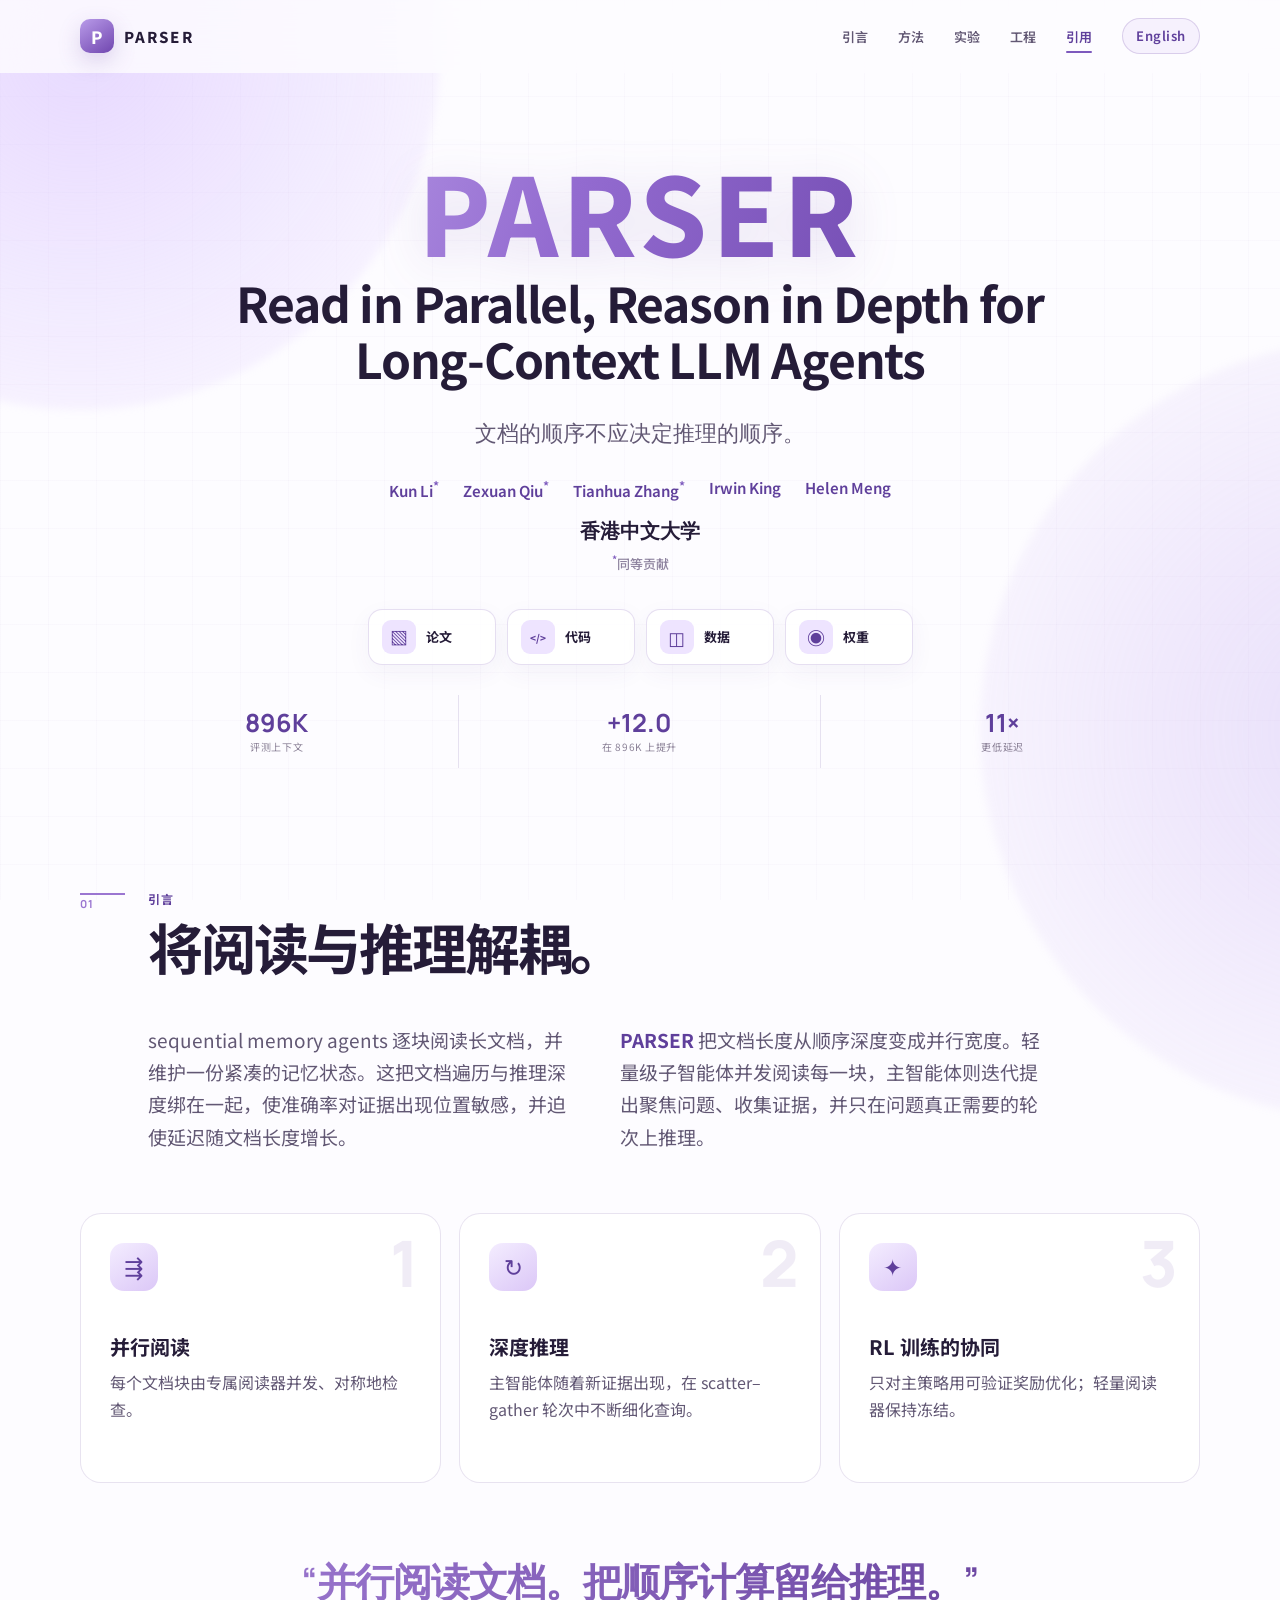
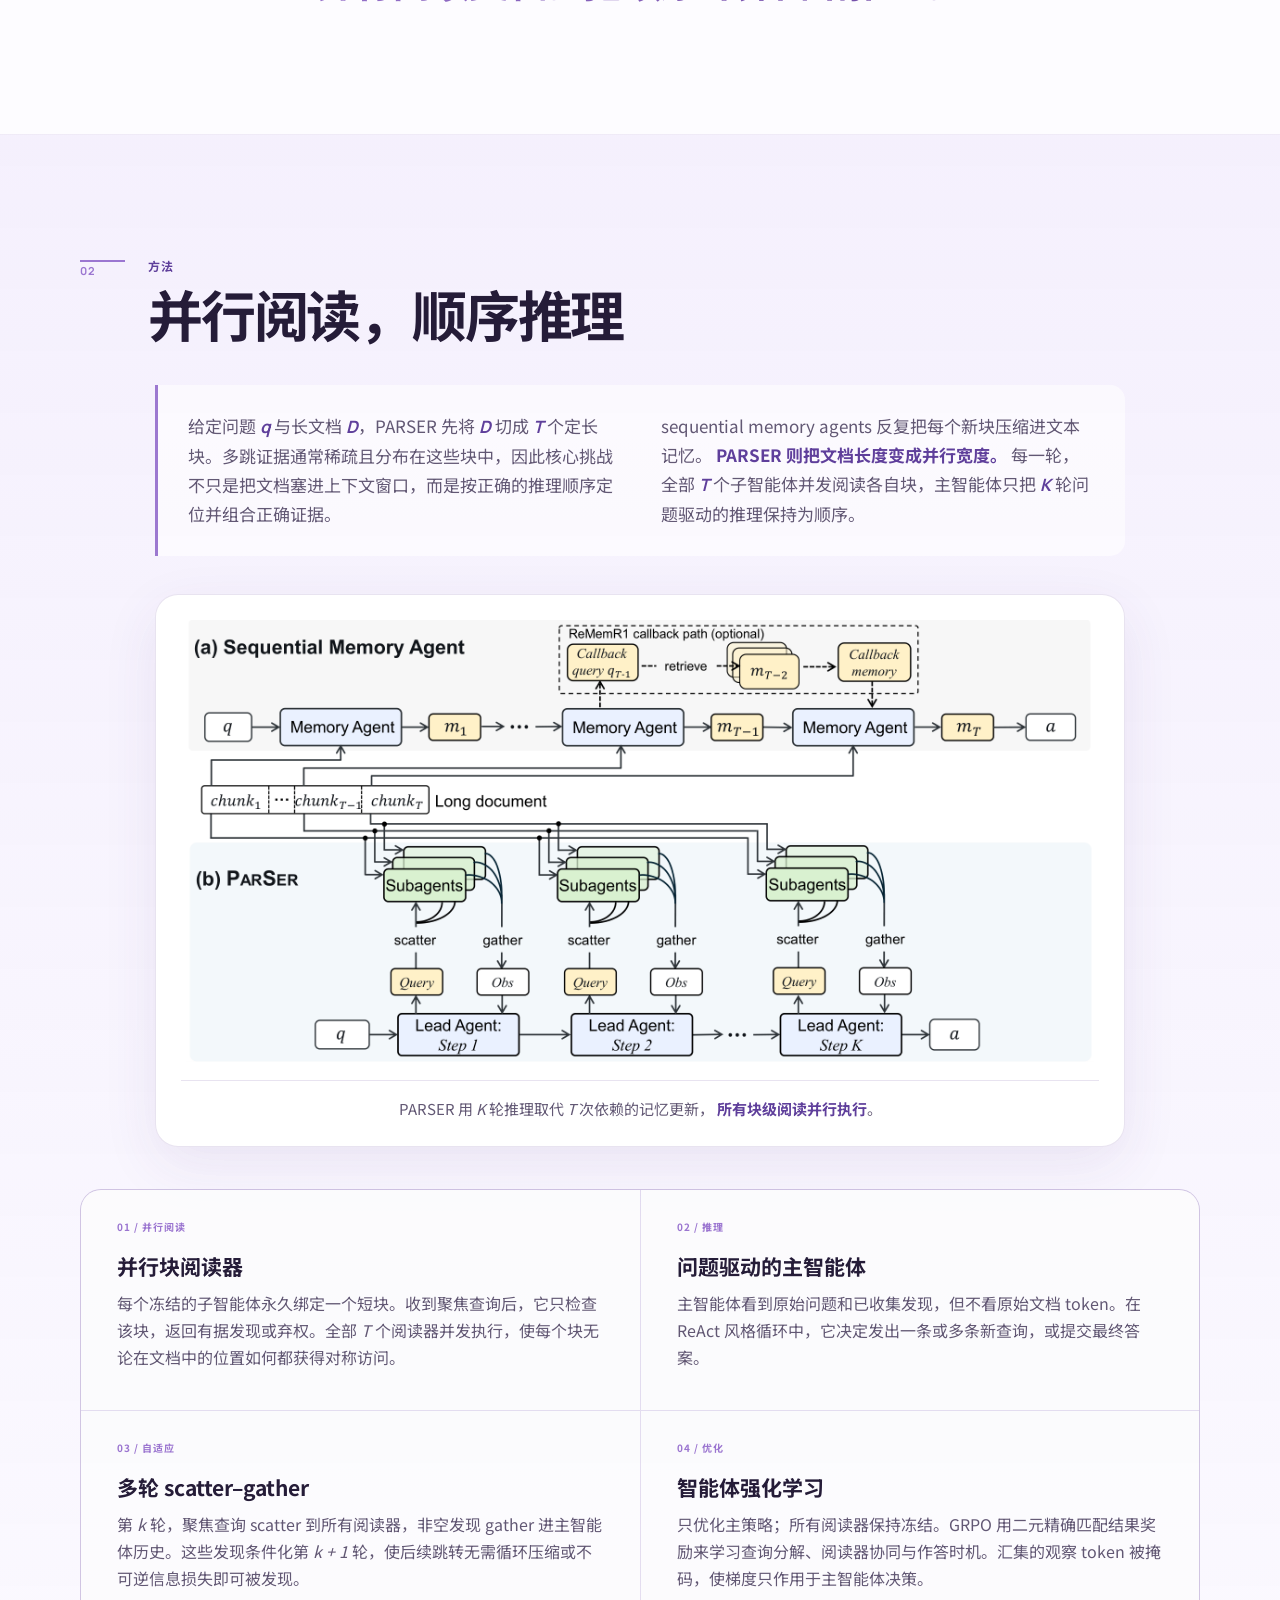
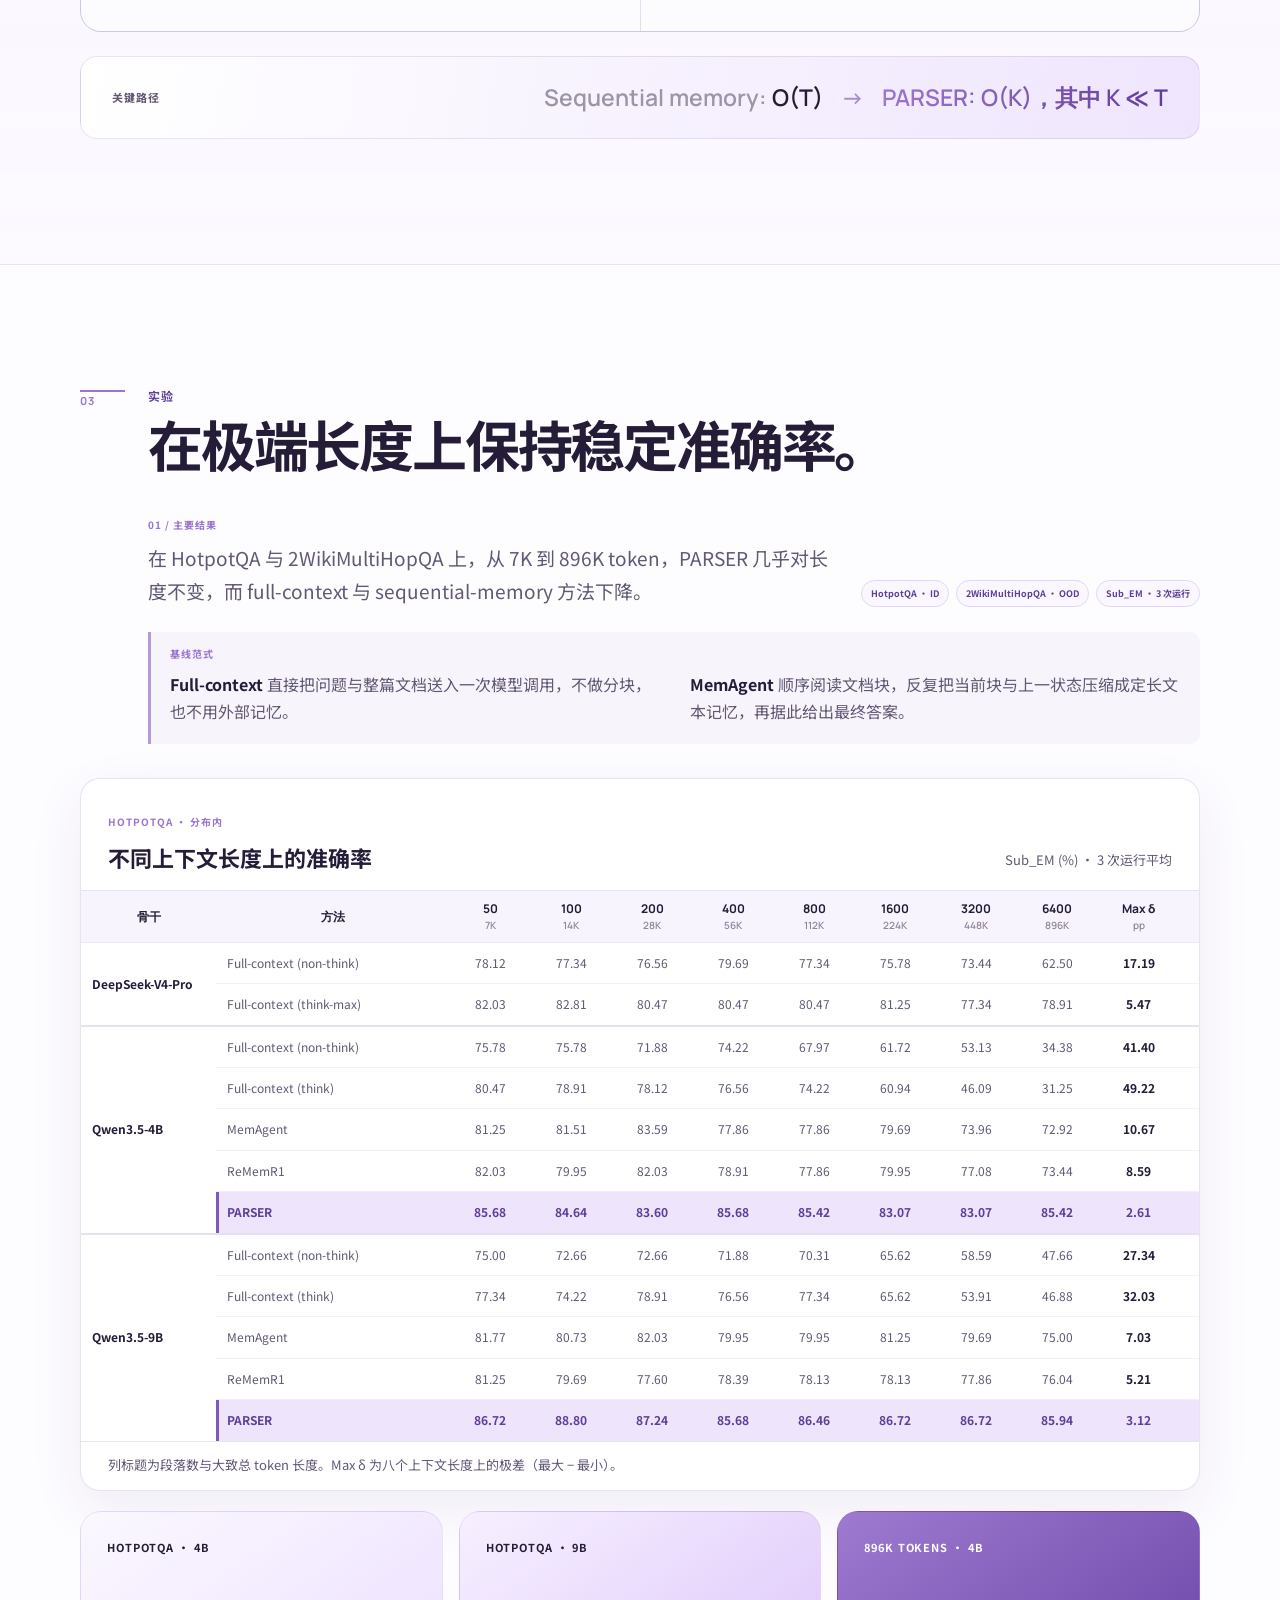
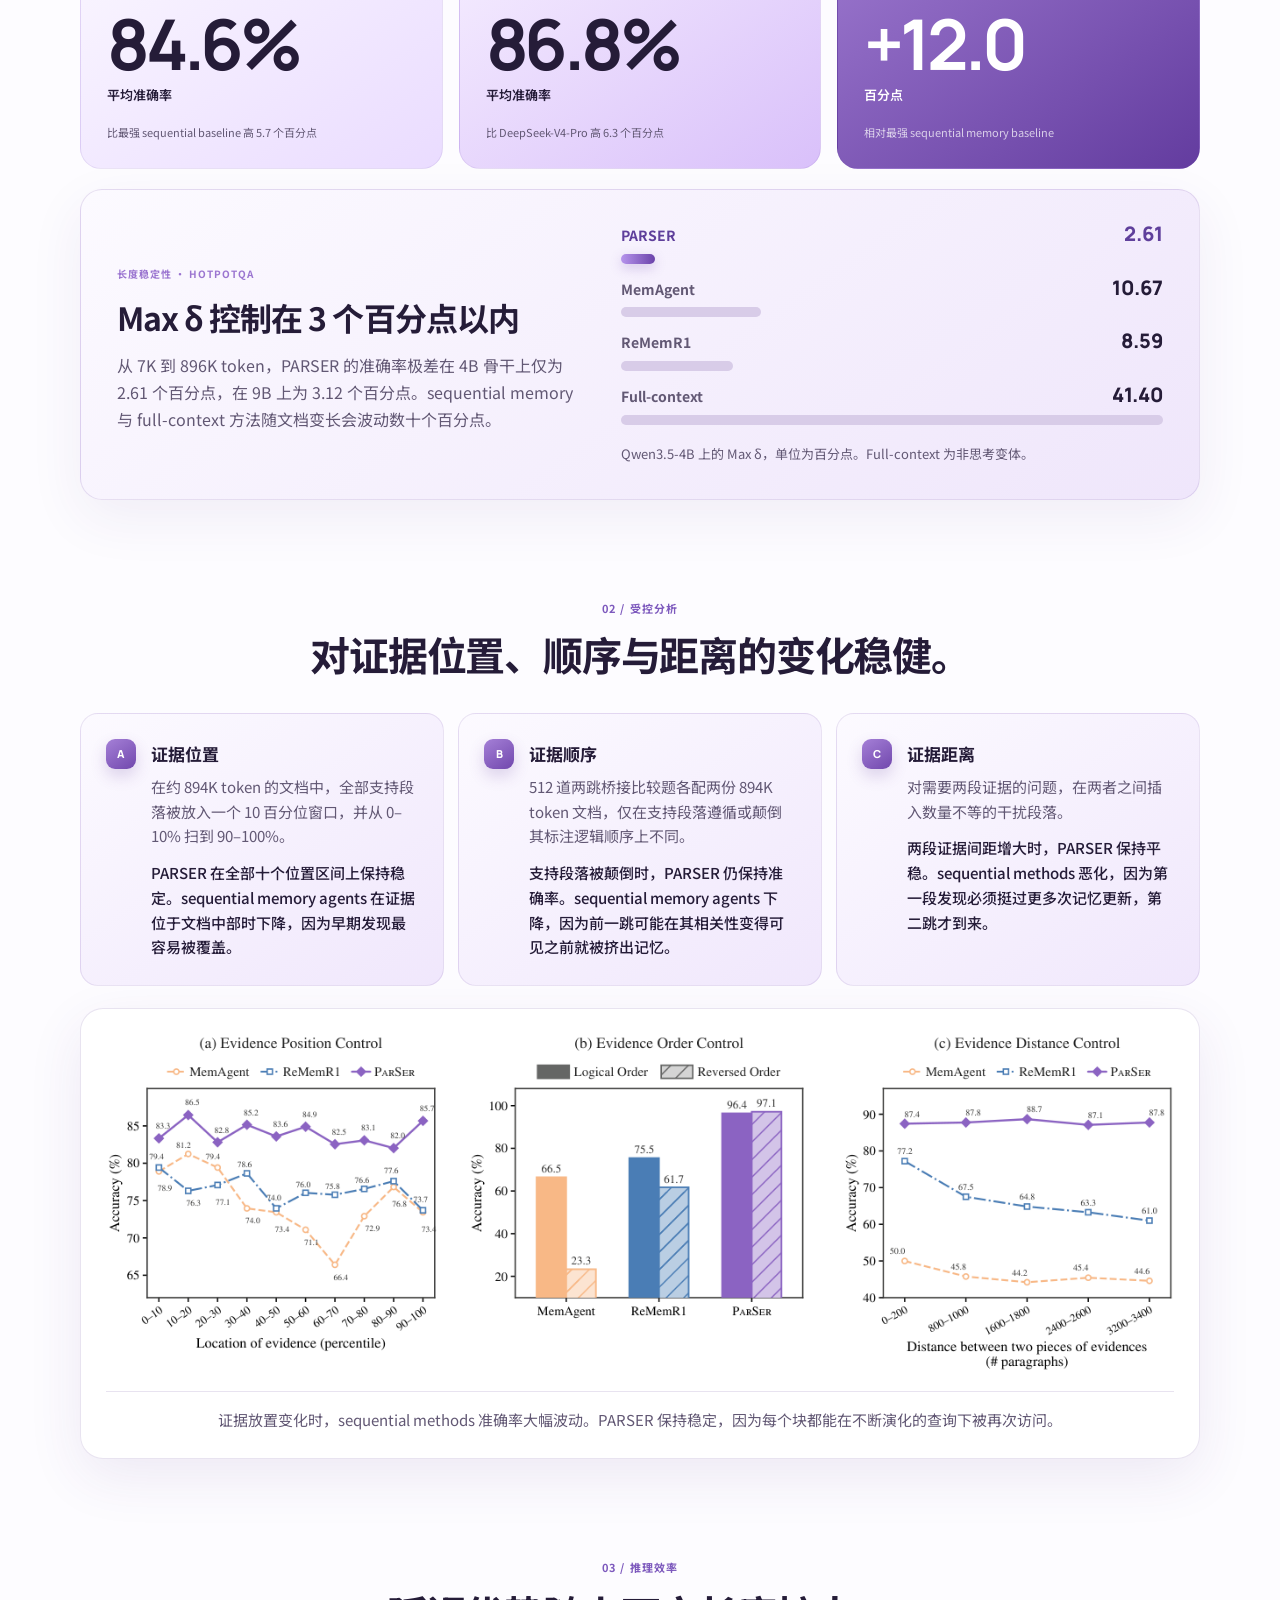
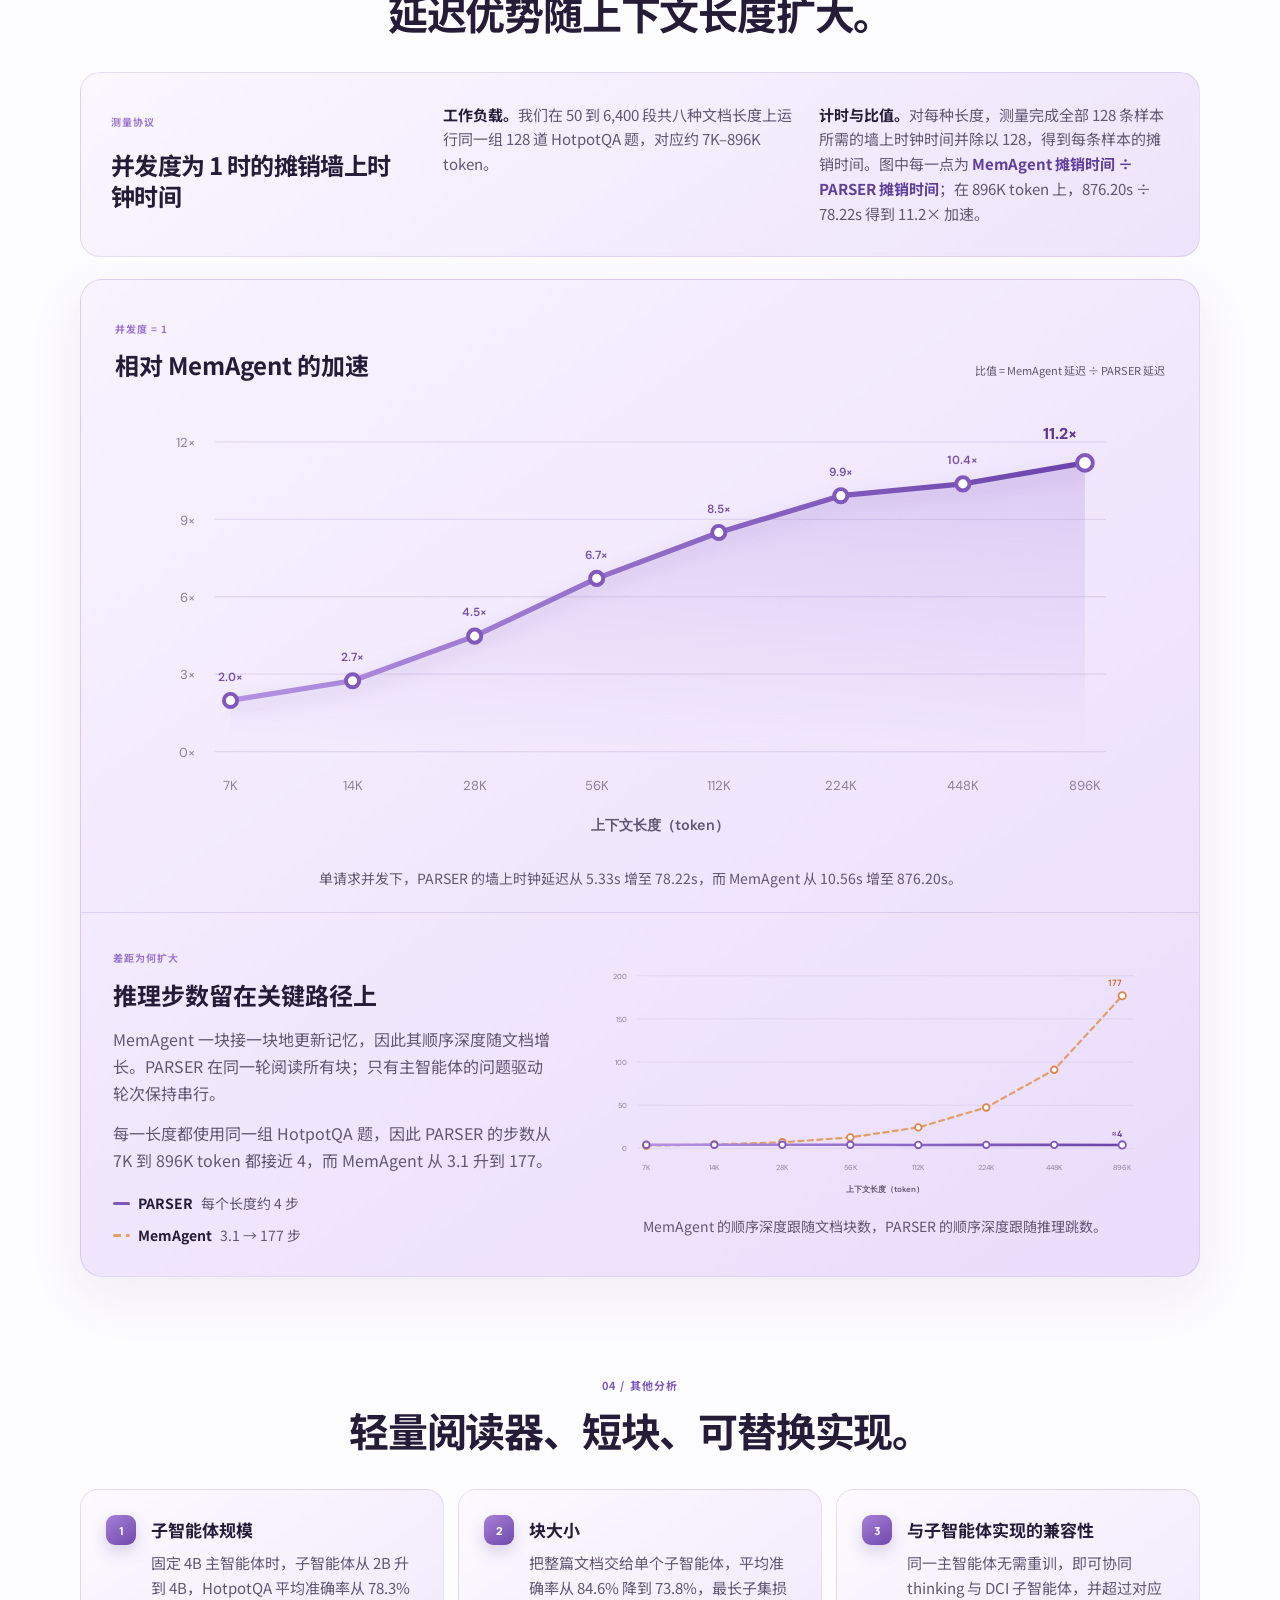
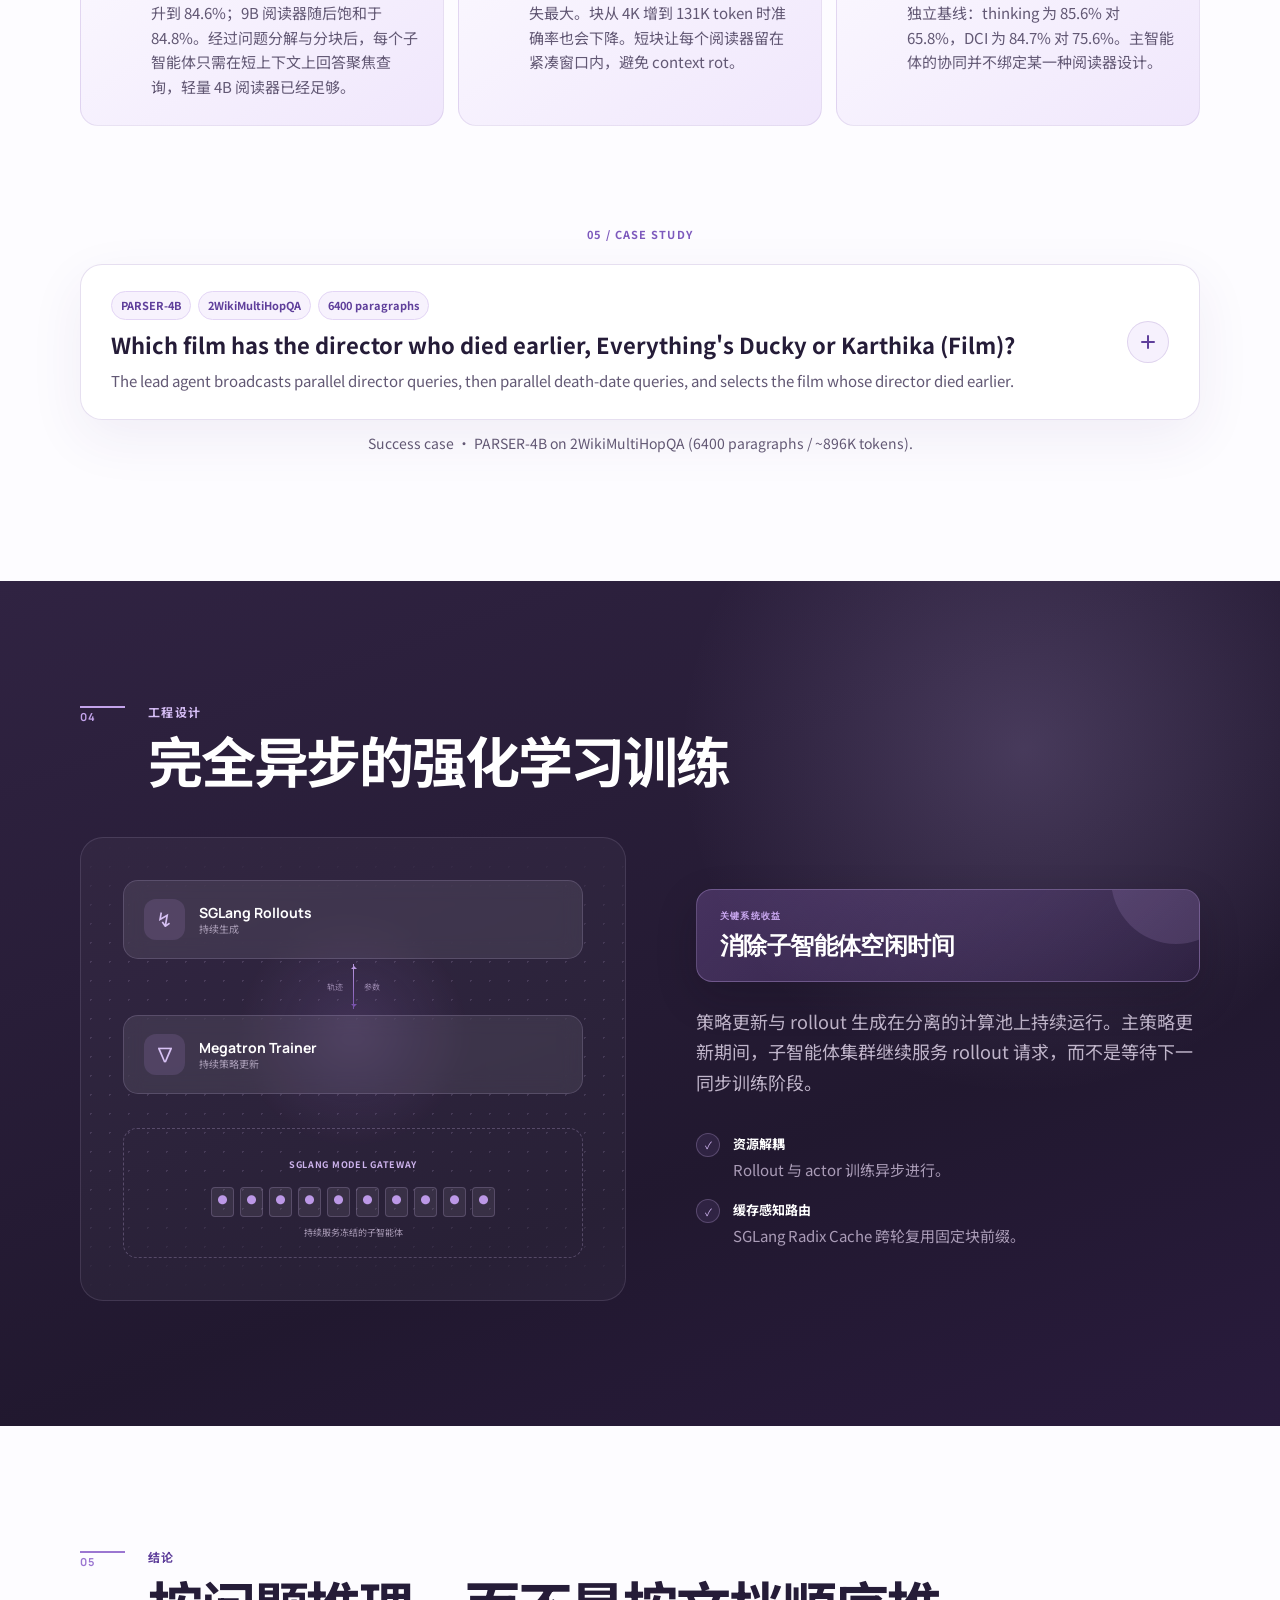
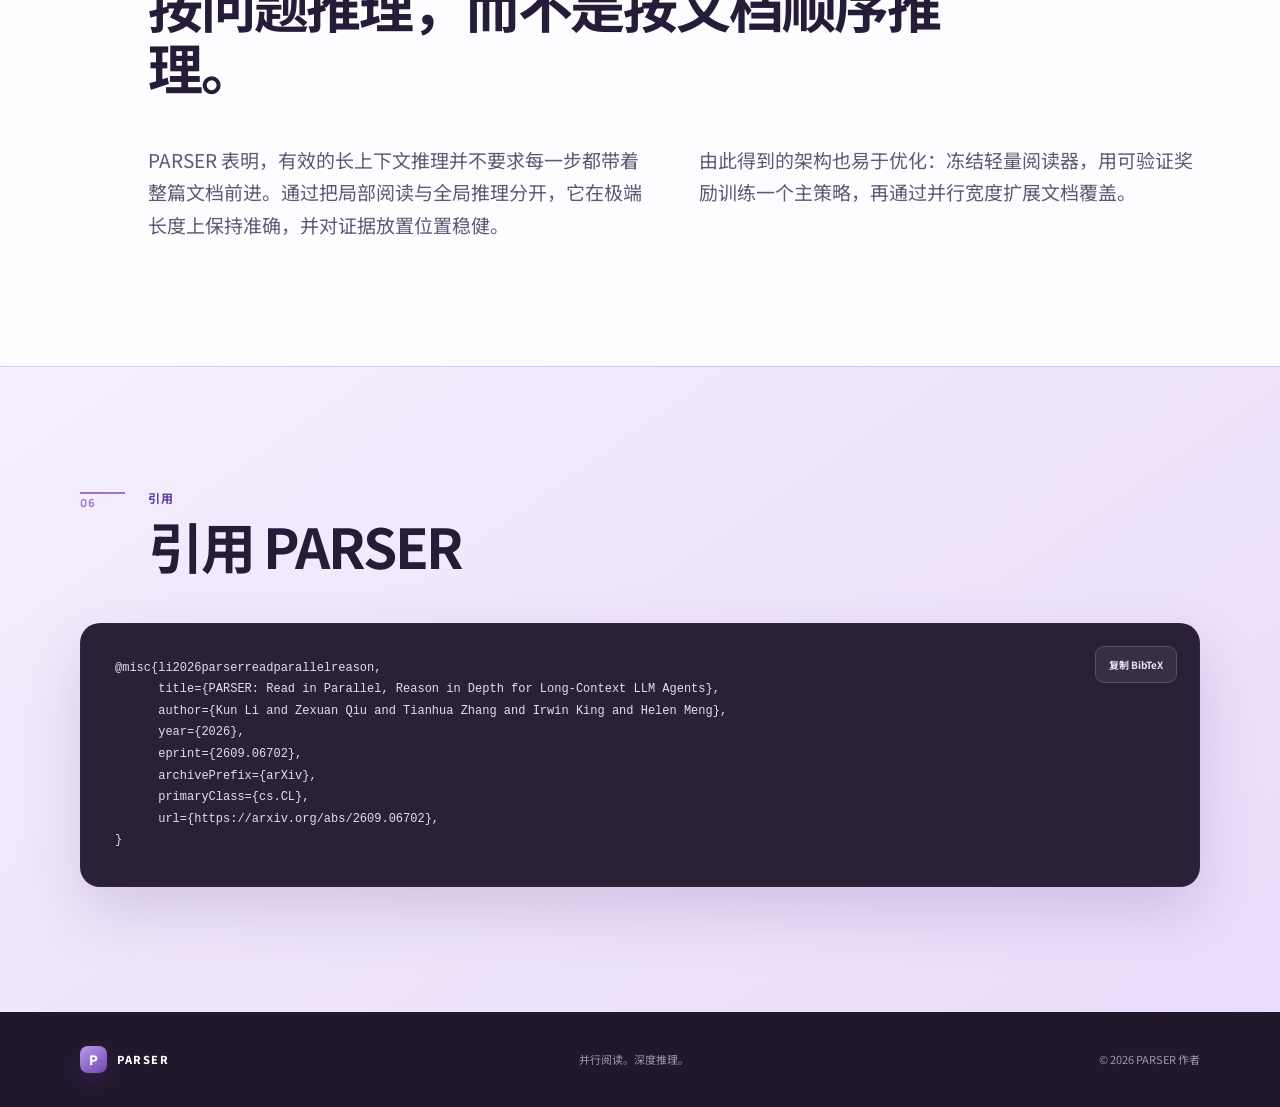
==== zh.html @ c7c0368d "Keep method terms in English on the Chinese page and clarify lead-agent coordination. Co-authored-by" ====
<!doctype html>
<html lang="zh-CN">
  <head>
    <meta charset="UTF-8" />
    <meta name="viewport" content="width=device-width, initial-scale=1.0" />
    <meta
      name="description"
      content="PARSER：并行阅读，深度推理，面向长上下文 LLM Agent。"
    />
    <meta name="theme-color" content="#f3edff" />
    <title>PARSER — Long-Context LLM Agents</title>
    <link rel="alternate" hreflang="en" href="./index.html" />
    <link rel="alternate" hreflang="zh-CN" href="./zh.html" />
    <link rel="preconnect" href="https://fonts.googleapis.com" />
    <link rel="preconnect" href="https://fonts.gstatic.com" crossorigin />
    <link
      href="https://fonts.googleapis.com/css2?family=DM+Sans:wght@400;500;600;700&family=Manrope:wght@500;600;700;800&family=Noto+Sans+SC:wght@400;500;600;700;800&display=swap"
      rel="stylesheet"
    />
    <link rel="stylesheet" href="./styles.css" />
  </head>
  <body>
    <div class="ambient ambient-one" aria-hidden="true"></div>
    <div class="ambient ambient-two" aria-hidden="true"></div>

    <header class="site-header">
      <nav class="nav shell" aria-label="主导航">
        <a class="brand" href="#top" aria-label="PARSER 首页">
          <span class="brand-mark">P</span>
          <span>PARSER</span>
        </a>
        <button class="menu-toggle" type="button" aria-expanded="false" aria-label="打开菜单">
          <span></span><span></span>
        </button>
        <div class="nav-links">
          <a href="#introduction">引言</a>
          <a href="#method">方法</a>
          <a href="#experiments">实验</a>
          <a href="#engineering">工程</a>
          <a href="#citation">引用</a>
          <a class="lang-switch" href="./index.html" hreflang="en" lang="en">English</a>
        </div>
      </nav>
    </header>

    <main id="top">
      <section class="hero shell">
        <h1 class="fade-in delay-1">
          <span class="parser-word">PARSER</span>
          <span class="title-rest">Read in Parallel, Reason in Depth for Long-Context LLM Agents</span>
        </h1>
        <p class="hero-thesis fade-in delay-2">
          文档的顺序不应决定推理的顺序。
        </p>

        <div class="authors fade-in delay-2">
          <span>Kun Li<sup>*</sup></span>
          <span>Zexuan Qiu<sup>*</sup></span>
          <span>Tianhua Zhang<sup>*</sup></span>
          <span>Irwin King</span>
          <span>Helen Meng</span>
        </div>
        <p class="affiliation fade-in delay-2">
          <strong>香港中文大学</strong>
          <span><sup>*</sup>同等贡献</span>
        </p>

        <div class="resource-links fade-in delay-3">
          <a class="resource-button" href="https://arxiv.org/pdf/2609.06702" target="_blank" rel="noopener noreferrer">
            <span class="resource-icon" aria-hidden="true">▧</span>
            <span><strong>论文</strong></span>
          </a>
          <a class="resource-button" href="https://github.com/cuhk-parser/PARSER" target="_blank" rel="noopener noreferrer">
            <span class="resource-icon code-icon" aria-hidden="true">&lt;/&gt;</span>
            <span><strong>代码</strong></span>
          </a>
          <a class="resource-button" href="https://huggingface.co/datasets/inNexus/parser_dataset" target="_blank" rel="noopener noreferrer">
            <span class="resource-icon" aria-hidden="true">◫</span>
            <span><strong>数据</strong></span>
          </a>
          <a class="resource-button" href="https://huggingface.co/inNexus/parser-qwen35-4b" target="_blank" rel="noopener noreferrer">
            <span class="resource-icon" aria-hidden="true">◉</span>
            <span><strong>权重</strong></span>
          </a>
        </div>

        <div class="hero-stats">
          <div><strong>896K</strong><span>评测上下文</span></div>
          <div><strong>+12.0</strong><span>在 896K 上提升</span></div>
          <div><strong>11×</strong><span>更低延迟</span></div>
        </div>
      </section>

      <section id="introduction" class="section shell">
        <div class="section-heading">
          <span class="section-number">01</span>
          <div>
            <p class="kicker">引言</p>
            <h2>将阅读与推理解耦。</h2>
          </div>
        </div>

        <div class="intro-copy prose">
          <p>
            sequential memory agents 逐块阅读长文档，并维护一份紧凑的记忆状态。这把文档遍历与推理深度绑在一起，使准确率对证据出现位置敏感，并迫使延迟随文档长度增长。
          </p>
          <p>
            <strong>PARSER</strong> 把文档长度从顺序深度变成并行宽度。轻量级子智能体并发阅读每一块，主智能体则迭代提出聚焦问题、收集证据，并只在问题真正需要的轮次上推理。
          </p>
        </div>

        <div class="breakthrough-grid">
          <article class="feature-card">
            <span class="feature-number">1</span>
            <div class="feature-symbol">⇶</div>
            <h3>并行阅读</h3>
            <p>每个文档块由专属阅读器并发、对称地检查。</p>
          </article>
          <article class="feature-card">
            <span class="feature-number">2</span>
            <div class="feature-symbol">↻</div>
            <h3>深度推理</h3>
            <p>主智能体随着新证据出现，在 scatter–gather 轮次中不断细化查询。</p>
          </article>
          <article class="feature-card">
            <span class="feature-number">3</span>
            <div class="feature-symbol">✦</div>
            <h3>RL 训练的协同</h3>
            <p>只对主策略用可验证奖励优化；轻量阅读器保持冻结。</p>
          </article>
        </div>

        <blockquote>
          “并行阅读文档。把顺序计算留给推理。”
        </blockquote>
      </section>

      <section id="method" class="section section-tint">
        <div class="shell">
          <div class="section-heading">
            <span class="section-number">02</span>
            <div>
              <p class="kicker">方法</p>
              <h2>并行阅读，顺序推理</h2>
            </div>
          </div>

          <div class="method-overview">
            <p>
              给定问题 <em>q</em> 与长文档 <em>D</em>，PARSER 先将 <em>D</em> 切成 <em>T</em> 个定长块。多跳证据通常稀疏且分布在这些块中，因此核心挑战不只是把文档塞进上下文窗口，而是按正确的推理顺序定位并组合正确证据。
            </p>
            <p>
              sequential memory agents 反复把每个新块压缩进文本记忆。
              <strong>PARSER 则把文档长度变成并行宽度。</strong>
              每一轮，全部 <em>T</em> 个子智能体并发阅读各自块，主智能体只把 <em>K</em> 轮问题驱动的推理保持为顺序。
            </p>
          </div>

          <figure class="paper-figure workflow-figure">
            <img
              src="./assets/workflow.png"
              alt="sequential memory agents 与 PARSER 并行阅读流程的对比"
            />
            <figcaption>
              PARSER 用 <em>K</em> 轮推理取代 <em>T</em> 次依赖的记忆更新，
              <strong>所有块级阅读并行执行</strong>。
            </figcaption>
          </figure>

          <div class="method-grid">
            <article>
              <div class="mini-label">01 / 并行阅读</div>
              <h3>并行块阅读器</h3>
              <p>
                每个冻结的子智能体永久绑定一个短块。收到聚焦查询后，它只检查该块，返回有据发现或弃权。全部 <em>T</em> 个阅读器并发执行，使每个块无论在文档中的位置如何都获得对称访问。
              </p>
            </article>
            <article>
              <div class="mini-label">02 / 推理</div>
              <h3>问题驱动的主智能体</h3>
              <p>
                主智能体看到原始问题和已收集发现，但不看原始文档 token。在 ReAct 风格循环中，它决定发出一条或多条新查询，或提交最终答案。
              </p>
            </article>
            <article>
              <div class="mini-label">03 / 自适应</div>
              <h3>多轮 scatter–gather</h3>
              <p>
                第 <em>k</em> 轮，聚焦查询 scatter 到所有阅读器，非空发现 gather 进主智能体历史。这些发现条件化第 <em>k + 1</em> 轮，使后续跳转无需循环压缩或不可逆信息损失即可被发现。
              </p>
            </article>
            <article>
              <div class="mini-label">04 / 优化</div>
              <h3>智能体强化学习</h3>
              <p>
                只优化主策略；所有阅读器保持冻结。GRPO 用二元精确匹配结果奖励来学习查询分解、阅读器协同与作答时机。汇集的观察 token 被掩码，使梯度只作用于主智能体决策。
              </p>
            </article>
          </div>

          <div class="equation-card">
            <span class="equation-label">关键路径</span>
            <div class="equation">
              <span class="muted">Sequential memory:</span> O(T)
              <span class="equation-divider">→</span>
              <span class="gradient-text">PARSER: O(K)，其中 K ≪ T</span>
            </div>
          </div>
        </div>
      </section>

      <section id="experiments" class="section shell">
        <div class="section-heading">
          <span class="section-number">03</span>
          <div>
            <p class="kicker">实验</p>
            <h2>在极端长度上保持稳定准确率。</h2>
          </div>
        </div>

        <div class="result-lead">
          <p>
            <span class="mini-label experiment-index">01 / 主要结果</span>
            在 HotpotQA 与 2WikiMultiHopQA 上，从 7K 到 896K token，PARSER 几乎对长度不变，而 full-context 与 sequential-memory 方法下降。
          </p>
          <div class="dataset-tags">
            <span>HotpotQA · ID</span>
            <span>2WikiMultiHopQA · OOD</span>
            <span>Sub_EM · 3 次运行</span>
          </div>
        </div>

        <div class="baseline-note">
          <span class="mini-label">基线范式</span>
          <div class="baseline-grid">
            <p>
              <strong>Full-context</strong> 直接把问题与整篇文档送入一次模型调用，不做分块，也不用外部记忆。
            </p>
            <p>
              <strong>MemAgent</strong> 顺序阅读文档块，反复把当前块与上一状态压缩成定长文本记忆，再据此给出最终答案。
            </p>
          </div>
        </div>

        <div class="results-table-card">
          <div class="results-table-heading">
            <div>
              <span class="mini-label">HOTPOTQA · 分布内</span>
              <h3>不同上下文长度上的准确率</h3>
            </div>
            <p>Sub_EM (%) · 3 次运行平均</p>
          </div>
          <div class="results-table-scroll">
            <table>
              <thead>
                <tr>
                  <th scope="col">骨干</th>
                  <th scope="col">方法</th>
                  <th scope="col"><span>50</span><small>7K</small></th>
                  <th scope="col"><span>100</span><small>14K</small></th>
                  <th scope="col"><span>200</span><small>28K</small></th>
                  <th scope="col"><span>400</span><small>56K</small></th>
                  <th scope="col"><span>800</span><small>112K</small></th>
                  <th scope="col"><span>1600</span><small>224K</small></th>
                  <th scope="col"><span>3200</span><small>448K</small></th>
                  <th scope="col"><span>6400</span><small>896K</small></th>
                  <th scope="col" class="delta-col">Max δ<small>pp</small></th>
                  <th scope="col">平均</th>
                </tr>
              </thead>
              <tbody>
                <tr>
                  <th scope="rowgroup" rowspan="2">DeepSeek-V4-Pro</th>
                  <td>Full-context (non-think)</td>
                  <td>78.12</td><td>77.34</td><td>76.56</td><td>79.69</td>
                  <td>77.34</td><td>75.78</td><td>73.44</td><td>62.50</td>
                  <td class="delta-col">17.19</td><td>75.10</td>
                </tr>
                <tr>
                  <td>Full-context (think-max)</td>
                  <td>82.03</td><td>82.81</td><td>80.47</td><td>80.47</td>
                  <td>80.47</td><td>81.25</td><td>77.34</td><td>78.91</td>
                  <td class="delta-col">5.47</td><td>80.47</td>
                </tr>
                <tr class="group-start">
                  <th scope="rowgroup" rowspan="5">Qwen3.5-4B</th>
                  <td>Full-context (non-think)</td>
                  <td>75.78</td><td>75.78</td><td>71.88</td><td>74.22</td>
                  <td>67.97</td><td>61.72</td><td>53.13</td><td>34.38</td>
                  <td class="delta-col">41.40</td><td>64.36</td>
                </tr>
                <tr>
                  <td>Full-context (think)</td>
                  <td>80.47</td><td>78.91</td><td>78.12</td><td>76.56</td>
                  <td>74.22</td><td>60.94</td><td>46.09</td><td>31.25</td>
                  <td class="delta-col">49.22</td><td>65.82</td>
                </tr>
                <tr>
                  <td>MemAgent</td>
                  <td>81.25</td><td>81.51</td><td>83.59</td><td>77.86</td>
                  <td>77.86</td><td>79.69</td><td>73.96</td><td>72.92</td>
                  <td class="delta-col">10.67</td><td>78.58</td>
                </tr>
                <tr>
                  <td>ReMemR1</td>
                  <td>82.03</td><td>79.95</td><td>82.03</td><td>78.91</td>
                  <td>77.86</td><td>79.95</td><td>77.08</td><td>73.44</td>
                  <td class="delta-col">8.59</td><td>78.91</td>
                </tr>
                <tr class="parser-row">
                  <td><strong>PARSER</strong></td>
                  <td><strong>85.68</strong></td><td><strong>84.64</strong></td>
                  <td><strong>83.60</strong></td><td><strong>85.68</strong></td>
                  <td><strong>85.42</strong></td><td><strong>83.07</strong></td>
                  <td><strong>83.07</strong></td><td><strong>85.42</strong></td>
                  <td class="delta-col"><strong>2.61</strong></td>
                  <td><strong>84.57</strong></td>
                </tr>
                <tr class="group-start">
                  <th scope="rowgroup" rowspan="5">Qwen3.5-9B</th>
                  <td>Full-context (non-think)</td>
                  <td>75.00</td><td>72.66</td><td>72.66</td><td>71.88</td>
                  <td>70.31</td><td>65.62</td><td>58.59</td><td>47.66</td>
                  <td class="delta-col">27.34</td><td>66.80</td>
                </tr>
                <tr>
                  <td>Full-context (think)</td>
                  <td>77.34</td><td>74.22</td><td>78.91</td><td>76.56</td>
                  <td>77.34</td><td>65.62</td><td>53.91</td><td>46.88</td>
                  <td class="delta-col">32.03</td><td>68.85</td>
                </tr>
                <tr>
                  <td>MemAgent</td>
                  <td>81.77</td><td>80.73</td><td>82.03</td><td>79.95</td>
                  <td>79.95</td><td>81.25</td><td>79.69</td><td>75.00</td>
                  <td class="delta-col">7.03</td><td>80.05</td>
                </tr>
                <tr>
                  <td>ReMemR1</td>
                  <td>81.25</td><td>79.69</td><td>77.60</td><td>78.39</td>
                  <td>78.13</td><td>78.13</td><td>77.86</td><td>76.04</td>
                  <td class="delta-col">5.21</td><td>78.39</td>
                </tr>
                <tr class="parser-row">
                  <td><strong>PARSER</strong></td>
                  <td><strong>86.72</strong></td><td><strong>88.80</strong></td>
                  <td><strong>87.24</strong></td><td><strong>85.68</strong></td>
                  <td><strong>86.46</strong></td><td><strong>86.72</strong></td>
                  <td><strong>86.72</strong></td><td><strong>85.94</strong></td>
                  <td class="delta-col"><strong>3.12</strong></td>
                  <td><strong>86.79</strong></td>
                </tr>
              </tbody>
            </table>
          </div>
          <p class="results-table-note">
            列标题为段落数与大致总 token 长度。Max δ 为八个上下文长度上的极差（最大 − 最小）。
          </p>
        </div>

        <div class="results-grid">
          <article class="result-card lavender">
            <p>HotpotQA · 4B</p>
            <strong>84.6%</strong>
            <span>平均准确率</span>
            <small>比最强 sequential baseline 高 5.7 个百分点</small>
          </article>
          <article class="result-card lilac">
            <p>HotpotQA · 9B</p>
            <strong>86.8%</strong>
            <span>平均准确率</span>
            <small>比 DeepSeek-V4-Pro 高 6.3 个百分点</small>
          </article>
          <article class="result-card violet">
            <p>896K tokens · 4B</p>
            <strong>+12.0</strong>
            <span>百分点</span>
            <small>相对最强 sequential memory baseline</small>
          </article>
        </div>

        <div class="delta-showcase">
          <div class="delta-showcase-copy">
            <span class="mini-label">长度稳定性 · HOTPOTQA</span>
            <h3>Max δ 控制在 3 个百分点以内</h3>
            <p>
              从 7K 到 896K token，PARSER 的准确率极差在 4B 骨干上仅为 2.61 个百分点，在 9B 上为 3.12 个百分点。sequential memory 与 full-context 方法随文档变长会波动数十个百分点。
            </p>
          </div>
          <div class="delta-bars" role="img" aria-label="Qwen3.5-4B 上各方法的最大准确率波动">
            <div class="delta-bar parser-delta">
              <div class="delta-bar-meta">
                <b>PARSER</b>
                <strong>2.61</strong>
              </div>
              <span style="width: 6.3%"></span>
            </div>
            <div class="delta-bar">
              <div class="delta-bar-meta">
                <b>MemAgent</b>
                <strong>10.67</strong>
              </div>
              <span style="width: 25.8%"></span>
            </div>
            <div class="delta-bar">
              <div class="delta-bar-meta">
                <b>ReMemR1</b>
                <strong>8.59</strong>
              </div>
              <span style="width: 20.7%"></span>
            </div>
            <div class="delta-bar">
              <div class="delta-bar-meta">
                <b>Full-context</b>
                <strong>41.40</strong>
              </div>
              <span style="width: 100%"></span>
            </div>
            <p>Qwen3.5-4B 上的 Max δ，单位为百分点。Full-context 为非思考变体。</p>
          </div>
        </div>

        <div class="subsection-heading">
          <span>02 / 受控分析</span>
          <h3>对证据位置、顺序与距离的变化稳健。</h3>
        </div>
        <div class="analysis-setup-grid">
          <article>
            <span class="analysis-index">A</span>
            <div>
              <h4>证据位置</h4>
              <p>
                在约 894K token 的文档中，全部支持段落被放入一个 10 百分位窗口，并从 0–10% 扫到 90–100%。
              </p>
              <p class="analysis-takeaway">
                PARSER 在全部十个位置区间上保持稳定。sequential memory agents 在证据位于文档中部时下降，因为早期发现最容易被覆盖。
              </p>
            </div>
          </article>
          <article>
            <span class="analysis-index">B</span>
            <div>
              <h4>证据顺序</h4>
              <p>
                512 道两跳桥接比较题各配两份 894K token 文档，仅在支持段落遵循或颠倒其标注逻辑顺序上不同。
              </p>
              <p class="analysis-takeaway">
                支持段落被颠倒时，PARSER 仍保持准确率。sequential memory agents 下降，因为前一跳可能在其相关性变得可见之前就被挤出记忆。
              </p>
            </div>
          </article>
          <article>
            <span class="analysis-index">C</span>
            <div>
              <h4>证据距离</h4>
              <p>
                对需要两段证据的问题，在两者之间插入数量不等的干扰段落。
              </p>
              <p class="analysis-takeaway">
                两段证据间距增大时，PARSER 保持平稳。sequential methods 恶化，因为第一段发现必须挺过更多次记忆更新，第二跳才到来。
              </p>
            </div>
          </article>
        </div>
        <figure class="paper-figure">
          <img
            src="./assets/evidence-controls.png"
            alt="PARSER 在受控证据位置、顺序与距离下的稳健性"
          />
          <figcaption>
            证据放置变化时，sequential methods 准确率大幅波动。PARSER 保持稳定，因为每个块都能在不断演化的查询下被再次访问。
          </figcaption>
        </figure>

        <div class="subsection-heading">
          <span>03 / 推理效率</span>
          <h3>延迟优势随上下文长度扩大。</h3>
        </div>
        <div class="latency-protocol">
          <div class="latency-protocol-lead">
            <span class="mini-label">测量协议</span>
            <h4>并发度为 1 时的摊销墙上时钟时间</h4>
          </div>
          <div class="latency-protocol-details">
            <p>
              <strong>工作负载。</strong>我们在 50 到 6,400 段共八种文档长度上运行同一组 128 道 HotpotQA 题，对应约 7K–896K token。
            </p>
            <p>
              <strong>计时与比值。</strong>对每种长度，测量完成全部 128 条样本所需的墙上时钟时间并除以 128，得到每条样本的摊销时间。图中每一点为 <em>MemAgent 摊销时间 ÷ PARSER 摊销时间</em>；在 896K token 上，876.20s ÷ 78.22s 得到 11.2× 加速。
            </p>
          </div>
        </div>

        <div class="latency-pair-card">
          <figure class="speedup-chart-card">
            <div class="speedup-chart-header">
              <div>
                <span class="mini-label">并发度 = 1</span>
                <h4>相对 MemAgent 的加速</h4>
              </div>
              <p>比值 = MemAgent 延迟 ÷ PARSER 延迟</p>
            </div>
            <svg
              class="speedup-chart"
              viewBox="0 0 800 350"
              role="img"
              aria-labelledby="speedup-title speedup-desc"
            >
              <title id="speedup-title">PARSER 相对 MemAgent 的延迟加速随上下文长度变化</title>
              <desc id="speedup-desc">
                加速从 7K token 的 2.0 倍增至 896K token 的 11.2 倍。
              </desc>
              <defs>
                <linearGradient id="speedup-line" x1="0" x2="1">
                  <stop offset="0%" stop-color="#b492e3" />
                  <stop offset="100%" stop-color="#6b43aa" />
                </linearGradient>
                <linearGradient id="speedup-area" x1="0" y1="0" x2="0" y2="1">
                  <stop offset="0%" stop-color="#a67bda" stop-opacity="0.26" />
                  <stop offset="100%" stop-color="#a67bda" stop-opacity="0" />
                </linearGradient>
              </defs>

              <g class="speedup-grid">
                <line x1="76" y1="38" x2="755" y2="38" />
                <line x1="76" y1="97" x2="755" y2="97" />
                <line x1="76" y1="156" x2="755" y2="156" />
                <line x1="76" y1="215" x2="755" y2="215" />
                <line x1="76" y1="274" x2="755" y2="274" />
              </g>
              <g class="speedup-y-labels">
                <text x="61" y="42">12×</text>
                <text x="61" y="101">9×</text>
                <text x="61" y="160">6×</text>
                <text x="61" y="219">3×</text>
                <text x="61" y="278">0×</text>
              </g>
              <path
                class="speedup-area"
                d="M88 235 L181 220 L274 186 L367 142 L460 107 L553 79 L646 70 L739 54 L739 274 L88 274 Z"
              />
              <path
                class="speedup-line"
                d="M88 235 L181 220 L274 186 L367 142 L460 107 L553 79 L646 70 L739 54"
              />
              <g class="speedup-points">
                <circle cx="88" cy="235" r="5" />
                <circle cx="181" cy="220" r="5" />
                <circle cx="274" cy="186" r="5" />
                <circle cx="367" cy="142" r="5" />
                <circle cx="460" cy="107" r="5" />
                <circle cx="553" cy="79" r="5" />
                <circle cx="646" cy="70" r="5" />
                <circle cx="739" cy="54" r="6" />
              </g>
              <g class="speedup-values">
                <text x="88" y="220">2.0×</text>
                <text x="181" y="205">2.7×</text>
                <text x="274" y="171">4.5×</text>
                <text x="367" y="127">6.7×</text>
                <text x="460" y="92">8.5×</text>
                <text x="553" y="64">9.9×</text>
                <text x="646" y="55">10.4×</text>
                <text class="last-value" x="733" y="36">11.2×</text>
              </g>
              <g class="speedup-x-labels">
                <text x="88" y="303">7K</text>
                <text x="181" y="303">14K</text>
                <text x="274" y="303">28K</text>
                <text x="367" y="303">56K</text>
                <text x="460" y="303">112K</text>
                <text x="553" y="303">224K</text>
                <text x="646" y="303">448K</text>
                <text x="739" y="303">896K</text>
                <text class="axis-title" x="415" y="334">上下文长度（token）</text>
              </g>
            </svg>
            <figcaption>
              单请求并发下，PARSER 的墙上时钟延迟从 5.33s 增至 78.22s，而 MemAgent 从 10.56s 增至 876.20s。
            </figcaption>
          </figure>

          <div class="step-reason">
            <div class="step-reason-copy">
              <span class="mini-label">差距为何扩大</span>
              <h4>推理步数留在关键路径上</h4>
              <p>
                MemAgent 一块接一块地更新记忆，因此其顺序深度随文档增长。PARSER 在同一轮阅读所有块；只有主智能体的问题驱动轮次保持串行。
              </p>
              <p>
                每一长度都使用同一组 HotpotQA 题，因此 PARSER 的步数从 7K 到 896K token 都接近 4，而 MemAgent 从 3.1 升到 177。
              </p>
              <div class="step-legend">
                <span><i class="parser-key"></i><b>PARSER</b> 每个长度约 4 步</span>
                <span><i class="memagent-step-key"></i><b>MemAgent</b> 3.1 → 177 步</span>
              </div>
            </div>
            <figure class="step-chart-card">
              <svg
                class="step-chart"
                viewBox="0 0 800 350"
                role="img"
                aria-labelledby="step-title step-desc"
              >
                <title id="step-title">MemAgent 与 PARSER 的推理步数随上下文长度变化</title>
                <desc id="step-desc">
                  MemAgent 的步数从 7K token 的 3.1 增至 896K token 的 177。PARSER 在每个长度都接近 4 步。
                </desc>
                <defs>
                  <linearGradient id="step-parser-line" x1="0" x2="1">
                    <stop offset="0%" stop-color="#b492e3" />
                    <stop offset="100%" stop-color="#6b43aa" />
                  </linearGradient>
                </defs>
                <g class="speedup-grid">
                  <line x1="76" y1="38" x2="755" y2="38" />
                  <line x1="76" y1="97" x2="755" y2="97" />
                  <line x1="76" y1="156" x2="755" y2="156" />
                  <line x1="76" y1="215" x2="755" y2="215" />
                  <line x1="76" y1="274" x2="755" y2="274" />
                </g>
                <g class="speedup-y-labels">
                  <text x="61" y="42">200</text>
                  <text x="61" y="101">150</text>
                  <text x="61" y="160">100</text>
                  <text x="61" y="219">50</text>
                  <text x="61" y="278">0</text>
                </g>
                <path
                  class="step-line memagent"
                  d="M88 270.4 L181 268.8 L274 265.8 L367 259.1 L460 245.4 L553 218.1 L646 166.6 L739 65.3"
                />
                <path
                  class="step-line parser"
                  d="M88 269.2 L181 269.2 L274 269.2 L367 269.2 L460 269.4 L553 269.3 L646 269.3 L739 269.4"
                />
                <g class="step-points memagent-points">
                  <circle cx="88" cy="270.4" r="4.5" />
                  <circle cx="181" cy="268.8" r="4.5" />
                  <circle cx="274" cy="265.8" r="4.5" />
                  <circle cx="367" cy="259.1" r="4.5" />
                  <circle cx="460" cy="245.4" r="4.5" />
                  <circle cx="553" cy="218.1" r="4.5" />
                  <circle cx="646" cy="166.6" r="4.5" />
                  <circle cx="739" cy="65.3" r="5" />
                </g>
                <g class="step-points parser-points">
                  <circle cx="88" cy="269.2" r="4.5" />
                  <circle cx="181" cy="269.2" r="4.5" />
                  <circle cx="274" cy="269.2" r="4.5" />
                  <circle cx="367" cy="269.2" r="4.5" />
                  <circle cx="460" cy="269.4" r="4.5" />
                  <circle cx="553" cy="269.3" r="4.5" />
                  <circle cx="646" cy="269.3" r="4.5" />
                  <circle cx="739" cy="269.4" r="5" />
                </g>
                <g class="step-values">
                  <text class="mem-value" x="739" y="52">177</text>
                  <text class="parser-value" x="739" y="258">≈4</text>
                </g>
                <g class="speedup-x-labels">
                  <text x="88" y="303">7K</text>
                  <text x="181" y="303">14K</text>
                  <text x="274" y="303">28K</text>
                  <text x="367" y="303">56K</text>
                  <text x="460" y="303">112K</text>
                  <text x="553" y="303">224K</text>
                  <text x="646" y="303">448K</text>
                  <text x="739" y="303">896K</text>
                  <text class="axis-title" x="415" y="334">上下文长度（token）</text>
                </g>
              </svg>
              <figcaption>
                MemAgent 的顺序深度跟随文档块数，PARSER 的顺序深度跟随推理跳数。
              </figcaption>
            </figure>
          </div>
        </div>

        <div class="subsection-heading">
          <span>04 / 其他分析</span>
          <h3>轻量阅读器、短块、可替换实现。</h3>
        </div>
        <div class="analysis-setup-grid other-analyses-grid">
          <article>
            <span class="analysis-index">1</span>
            <div>
              <h4>子智能体规模</h4>
              <p>
                固定 4B 主智能体时，子智能体从 2B 升到 4B，HotpotQA 平均准确率从 78.3% 升到 84.6%；9B 阅读器随后饱和于 84.8%。经过问题分解与分块后，每个子智能体只需在短上下文上回答聚焦查询，轻量 4B 阅读器已经足够。
              </p>
            </div>
          </article>
          <article>
            <span class="analysis-index">2</span>
            <div>
              <h4>块大小</h4>
              <p>
                把整篇文档交给单个子智能体，平均准确率从 84.6% 降到 73.8%，最长子集损失最大。块从 4K 增到 131K token 时准确率也会下降。短块让每个阅读器留在紧凑窗口内，避免 context rot。
              </p>
            </div>
          </article>
          <article>
            <span class="analysis-index">3</span>
            <div>
              <h4>与子智能体实现的兼容性</h4>
              <p>
                同一主智能体无需重训，即可协同 thinking 与 DCI 子智能体，并超过对应独立基线：thinking 为 85.6% 对 65.8%，DCI 为 84.7% 对 75.6%。主智能体的协同并不绑定某一种阅读器设计。
              </p>
            </div>
          </article>
        </div>

        <div class="subsection-heading">
          <span>05 / Case study</span>
        </div>
        <details class="case-panel">
          <summary>
            <div class="case-summary-copy">
              <div class="case-tags">
                <span>PARSER-4B</span>
                <span>2WikiMultiHopQA</span>
                <span>6400 paragraphs</span>
              </div>
              <h4>
                Which film has the director who died earlier, Everything's Ducky or Karthika
                (Film)?
              </h4>
              <p>
                The lead agent broadcasts parallel director queries, then parallel death-date
                queries, and selects the film whose director died earlier.
              </p>
            </div>
            <span class="case-toggle" aria-hidden="true"></span>
          </summary>

          <div class="case-trace">
            <article class="case-step">
              <header>
                <span>Question</span>
                <small>User</small>
              </header>
              <p class="case-question">
                Which film has the director who died earlier, Everything's Ducky or Karthika
                (Film)?
              </p>
            </article>

            <article class="case-step">
              <header>
                <span>Step 1</span>
                <small>Find both directors</small>
              </header>
              <div class="case-think">
                <code>&lt;think&gt;</code>
                <p>
                  This is a multi-hop question that requires information about two films:
                  “Everything's Ducky” and “Karthika”. I need to find who directed each film,
                  then determine which director died earlier. Let me start by querying the
                  agents for the directors.
                </p>
                <code>&lt;/think&gt;</code>
              </div>
              <div class="case-io">
                <div class="case-chip green">
                  <b>query_agents</b>
                  <span>Everything's Ducky film director</span>
                </div>
                <div class="case-chip purple">
                  <b>query_agents</b>
                  <span>Karthika film director</span>
                </div>
              </div>
              <p class="case-obs-label">Observations</p>
              <div class="case-io">
                <div class="case-obs green">
                  <small>agent_15</small>
                  <p>Everything's Ducky is a 1961 comedy film directed by Don Taylor</p>
                  <strong>Don Taylor</strong>
                </div>
                <div class="case-obs purple">
                  <small>agent_121</small>
                  <p>Karthika is a 1968 Indian Malayalam film, directed by M. Krishnan Nair</p>
                  <strong>M. Krishnan Nair</strong>
                </div>
              </div>
            </article>

            <article class="case-step">
              <header>
                <span>Step 2</span>
                <small>Compare death dates</small>
              </header>
              <div class="case-think">
                <code>&lt;think&gt;</code>
                <p>
                  “Everything's Ducky” is directed by Don Taylor; “Karthika (Film)” is directed
                  by M. Krishnan Nair. Now I need to find which of these two directors died
                  earlier.
                </p>
                <code>&lt;/think&gt;</code>
              </div>
              <div class="case-io">
                <div class="case-chip green">
                  <b>query_agents</b>
                  <span>Don Taylor director death date</span>
                </div>
                <div class="case-chip purple">
                  <b>query_agents</b>
                  <span>M. Krishnan Nair death date</span>
                </div>
              </div>
              <p class="case-obs-label">Observations</p>
              <div class="case-io">
                <div class="case-obs green">
                  <small>agent_172</small>
                  <p>
                    Donald Richie Taylor (December 13, 1920 – December 29, 1998) was an American
                    actor and film director.
                  </p>
                  <strong>December 29, 1998</strong>
                </div>
                <div class="case-obs purple">
                  <small>agent_175</small>
                  <p>
                    M. Krishnan Nair (2 November 1926 – 10 May 2001 in Thiruvananthapuram) was
                    an Indian film director of Malayalam films.
                  </p>
                  <strong>10 May 2001</strong>
                </div>
              </div>
            </article>

            <article class="case-step">
              <header>
                <span>Step 3</span>
                <small>Compose the answer</small>
              </header>
              <div class="case-think">
                <code>&lt;think&gt;</code>
                <p>
                  Don Taylor died on December 29, 1998; M. Krishnan Nair died on 10 May 2001.
                  Don Taylor died earlier, so the film with the earlier-deceased director is
                  “Everything's Ducky”.
                </p>
                <code>&lt;/think&gt;</code>
              </div>
              <p class="case-answer">
                <code>&lt;answer&gt;</code>
                <strong>Everything's Ducky</strong>
                <code>&lt;/answer&gt;</code>
              </p>
            </article>
          </div>
        </details>
        <p class="case-caption">
          Success case · PARSER-4B on 2WikiMultiHopQA (6400 paragraphs / ~896K tokens).
        </p>
      </section>

      <section id="engineering" class="section engineering-section">
        <div class="shell">
          <div class="section-heading">
            <span class="section-number">04</span>
            <div>
              <p class="kicker">工程设计</p>
              <h2>完全异步的强化学习训练</h2>
            </div>
          </div>

          <div class="engineering-layout">
            <div class="pipeline">
              <div class="pipeline-node rollout-node">
                <span class="node-icon">↯</span>
                <div><strong>SGLang Rollouts</strong><small>持续生成</small></div>
              </div>
              <div class="pipeline-flow">
                <span>轨迹</span><i></i><span>参数</span>
              </div>
              <div class="pipeline-node trainer-node">
                <span class="node-icon">∇</span>
                <div><strong>Megatron Trainer</strong><small>持续策略更新</small></div>
              </div>
              <div class="subagent-cluster">
                <span class="cluster-label">SGLang Model Gateway</span>
                <div class="cluster-gpus">
                  <i></i><i></i><i></i><i></i><i></i>
                  <i></i><i></i><i></i><i></i><i></i>
                </div>
                <p>持续服务冻结的子智能体</p>
              </div>
            </div>

            <div class="engineering-copy">
              <div class="idle-highlight">
                <span>关键系统收益</span>
                <strong>消除子智能体空闲时间</strong>
              </div>
              <p>
                策略更新与 rollout 生成在分离的计算池上持续运行。主策略更新期间，子智能体集群继续服务 rollout 请求，而不是等待下一同步训练阶段。
              </p>
              <ul class="check-list">
                <li><span>✓</span><div><strong>资源解耦</strong>Rollout 与 actor 训练异步进行。</div></li>
                <li><span>✓</span><div><strong>缓存感知路由</strong>SGLang Radix Cache 跨轮复用固定块前缀。</div></li>
              </ul>
            </div>
          </div>
        </div>
      </section>

      <section id="conclusion" class="section shell">
        <div class="section-heading">
          <span class="section-number">05</span>
          <div>
            <p class="kicker">结论</p>
            <h2>按问题推理，而不是按文档顺序推理。</h2>
          </div>
        </div>
        <div class="conclusion-grid">
          <p>
            PARSER 表明，有效的长上下文推理并不要求每一步都带着整篇文档前进。通过把局部阅读与全局推理分开，它在极端长度上保持准确，并对证据放置位置稳健。
          </p>
          <p>
            由此得到的架构也易于优化：冻结轻量阅读器，用可验证奖励训练一个主策略，再通过并行宽度扩展文档覆盖。
          </p>
        </div>
      </section>

      <section id="citation" class="section citation-section">
        <div class="shell">
          <div class="section-heading">
            <span class="section-number">06</span>
            <div>
              <p class="kicker">引用</p>
              <h2>引用 PARSER</h2>
            </div>
          </div>
          <div class="citation-box">
            <pre><code id="bibtex">@misc{li2026parserreadparallelreason,
      title={PARSER: Read in Parallel, Reason in Depth for Long-Context LLM Agents}, 
      author={Kun Li and Zexuan Qiu and Tianhua Zhang and Irwin King and Helen Meng},
      year={2026},
      eprint={2609.06702},
      archivePrefix={arXiv},
      primaryClass={cs.CL},
      url={https://arxiv.org/abs/2609.06702}, 
}</code></pre>
            <button
              id="copy-citation"
              type="button"
              aria-label="复制 BibTeX 引用"
              data-copy-label="复制 BibTeX"
              data-copied-label="已复制"
            >
              <span>复制 BibTeX</span>
            </button>
          </div>
        </div>
      </section>
    </main>

    <footer>
      <div class="shell footer-content">
        <div class="brand"><span class="brand-mark">P</span><span>PARSER</span></div>
        <p>并行阅读。深度推理。</p>
        <p>© 2026 PARSER 作者</p>
      </div>
    </footer>

    <script src="./script.js"></script>
  </body>
</html>
---- styles.css ----
:root {
  --ink: #251c38;
  --ink-soft: #625874;
  --purple: #7d59bd;
  --purple-deep: #5f3f9b;
  --purple-light: #b99ae9;
  --lavender: #eee4ff;
  --lavender-pale: #f8f4ff;
  --lilac: #ddcaff;
  --white: #fff;
  --line: rgba(92, 61, 146, 0.14);
  --shadow: 0 22px 70px rgba(76, 44, 128, 0.12);
  --sans: "DM Sans", system-ui, sans-serif;
  --display: "Manrope", "DM Sans", system-ui, sans-serif;
}

* {
  box-sizing: border-box;
}

html {
  scroll-behavior: smooth;
}

body {
  margin: 0;
  color: var(--ink);
  background: #fdfcff;
  font-family: var(--sans);
  font-size: 18px;
  line-height: 1.7;
  overflow-x: hidden;
}

body::before {
  content: "";
  position: fixed;
  inset: 0;
  z-index: -2;
  background:
    linear-gradient(rgba(106, 72, 166, 0.025) 1px, transparent 1px),
    linear-gradient(90deg, rgba(106, 72, 166, 0.025) 1px, transparent 1px);
  background-size: 48px 48px;
  pointer-events: none;
}

a {
  color: inherit;
  text-decoration: none;
}

button {
  color: inherit;
  font: inherit;
}

img {
  display: block;
  max-width: 100%;
}

.shell {
  width: min(1120px, calc(100% - 48px));
  margin-inline: auto;
}

.ambient {
  position: absolute;
  z-index: -1;
  border-radius: 50%;
  filter: blur(4px);
  pointer-events: none;
}

.ambient-one {
  width: 720px;
  height: 720px;
  top: -310px;
  left: -280px;
  background: radial-gradient(circle, rgba(214, 190, 255, 0.55), rgba(245, 238, 255, 0));
}

.ambient-two {
  width: 780px;
  height: 780px;
  top: 340px;
  right: -480px;
  background: radial-gradient(circle, rgba(194, 166, 241, 0.35), rgba(245, 238, 255, 0));
}

.site-header {
  position: sticky;
  top: 0;
  z-index: 30;
  background: rgba(253, 252, 255, 0.83);
  border-bottom: 1px solid transparent;
  backdrop-filter: blur(18px);
  transition: border-color 200ms ease, box-shadow 200ms ease;
}

.site-header.scrolled {
  border-color: var(--line);
  box-shadow: 0 10px 35px rgba(67, 42, 108, 0.06);
}

.nav {
  min-height: 72px;
  display: flex;
  align-items: center;
  justify-content: space-between;
}

.brand {
  display: inline-flex;
  align-items: center;
  gap: 10px;
  font: 800 15px/1 var(--display);
  letter-spacing: 0.14em;
}

.brand-mark {
  width: 34px;
  height: 34px;
  display: grid;
  place-items: center;
  color: white;
  border-radius: 10px;
  background: linear-gradient(145deg, #b99be9, #7046af);
  box-shadow: 0 8px 22px rgba(108, 68, 170, 0.22);
  font-size: 17px;
  letter-spacing: 0;
}

.nav-links {
  display: flex;
  align-items: center;
  gap: 30px;
  color: var(--ink-soft);
  font-size: 13px;
  font-weight: 600;
}

.nav-links a {
  position: relative;
  padding: 26px 0 23px;
}

.nav-links a::after {
  content: "";
  position: absolute;
  right: 0;
  bottom: 19px;
  left: 0;
  height: 2px;
  border-radius: 2px;
  background: var(--purple);
  transform: scaleX(0);
  transition: transform 180ms ease;
}

.nav-links a:hover,
.nav-links a.active {
  color: var(--purple-deep);
}

.nav-links a:hover::after,
.nav-links a.active::after {
  transform: scaleX(1);
}

.lang-switch {
  padding: 6px 13px !important;
  color: var(--purple-deep);
  border: 1px solid rgba(99, 60, 159, 0.2);
  border-radius: 999px;
  background: #f6f1fd;
  letter-spacing: 0.04em;
}

.lang-switch::after {
  display: none !important;
}

.lang-switch:hover,
.lang-switch.active {
  color: var(--purple-deep);
  background: #efe4fb;
}

html[lang="zh-CN"] body {
  font-family: "Noto Sans SC", "DM Sans", system-ui, sans-serif;
}

html[lang="zh-CN"] h1,
html[lang="zh-CN"] h2,
html[lang="zh-CN"] h3,
html[lang="zh-CN"] h4,
html[lang="zh-CN"] .brand,
html[lang="zh-CN"] .kicker,
html[lang="zh-CN"] .mini-label {
  font-family: "Noto Sans SC", "Manrope", "DM Sans", system-ui, sans-serif;
}

html[lang="zh-CN"] .hero-thesis {
  letter-spacing: 0;
}

.menu-toggle {
  display: none;
  border: 0;
  background: transparent;
}

.hero {
  padding-top: 88px;
  text-align: center;
}

.eyebrow {
  width: fit-content;
  margin: 0 auto 24px;
  padding: 7px 14px;
  display: flex;
  align-items: center;
  gap: 8px;
  color: var(--purple-deep);
  border: 1px solid rgba(119, 79, 182, 0.16);
  border-radius: 100px;
  background: rgba(241, 233, 255, 0.76);
  font: 700 11px/1.3 var(--display);
  letter-spacing: 0.11em;
  text-transform: uppercase;
}

.eyebrow-dot {
  width: 7px;
  height: 7px;
  border-radius: 50%;
  background: #9d78dc;
  box-shadow: 0 0 0 4px rgba(157, 120, 220, 0.14);
}

.hero h1 {
  max-width: 1000px;
  margin: 0 auto;
  font-family: var(--display);
  letter-spacing: -0.045em;
}

.parser-word {
  display: block;
  margin-bottom: 15px;
  color: transparent;
  background: linear-gradient(110deg, #c2a8ed 5%, #936bd0 43%, #5f399f 100%);
  background-clip: text;
  font-size: clamp(58px, 9vw, 108px);
  font-weight: 800;
  line-height: 0.92;
  letter-spacing: 0.04em;
  filter: drop-shadow(0 9px 25px rgba(108, 67, 169, 0.16));
}

.title-rest {
  display: block;
  max-width: 900px;
  margin: 0 auto;
  font-size: clamp(26px, 4vw, 48px);
  font-weight: 700;
  line-height: 1.16;
}

.hero-thesis {
  margin: 28px auto 23px;
  color: var(--ink-soft);
  font-family: var(--display);
  font-size: clamp(18px, 2.1vw, 22px);
}

.authors {
  display: flex;
  flex-wrap: wrap;
  justify-content: center;
  gap: 7px 24px;
  color: var(--purple-deep);
  font-size: 15px;
  font-weight: 600;
}

.authors sup,
.affiliation sup {
  color: var(--purple);
}

.affiliation {
  margin: 14px 0 0;
  display: flex;
  flex-direction: column;
  align-items: center;
  gap: 6px;
  color: var(--ink);
  font-size: 18px;
  font-weight: 600;
}

.affiliation strong {
  font: 700 20px/1.3 var(--display);
}

.affiliation span {
  margin: 0;
  color: #8e839f;
  font-size: 13px;
  font-weight: 500;
}

.resource-links {
  margin-top: 34px;
  display: flex;
  flex-wrap: wrap;
  justify-content: center;
  gap: 11px;
}

.resource-button {
  min-width: 128px;
  padding: 10px 18px 10px 13px;
  display: flex;
  align-items: center;
  gap: 10px;
  text-align: left;
  border: 1px solid rgba(108, 68, 170, 0.17);
  border-radius: 14px;
  background: rgba(255, 255, 255, 0.78);
  box-shadow: 0 8px 24px rgba(82, 50, 131, 0.05);
  transition: transform 180ms ease, box-shadow 180ms ease, border-color 180ms ease;
}

.resource-button:hover {
  transform: translateY(-3px);
  border-color: rgba(108, 68, 170, 0.35);
  box-shadow: 0 13px 30px rgba(82, 50, 131, 0.11);
}

.resource-icon {
  width: 34px;
  height: 34px;
  display: grid;
  flex: 0 0 auto;
  place-items: center;
  color: var(--purple-deep);
  border-radius: 9px;
  background: var(--lavender);
  font-weight: 800;
}

.code-icon {
  font-size: 10px;
}

.resource-button strong {
  display: block;
  font-size: 13px;
  line-height: 1.25;
}

.hero-visual {
  min-height: 305px;
  margin-top: 68px;
  padding: 42px 48px;
  display: flex;
  align-items: center;
  justify-content: center;
  gap: 26px;
  position: relative;
  overflow: hidden;
  border: 1px solid rgba(106, 69, 164, 0.13);
  border-radius: 30px;
  background:
    radial-gradient(circle at 62% 50%, rgba(198, 169, 239, 0.24), transparent 27%),
    linear-gradient(135deg, rgba(253, 251, 255, 0.93), rgba(241, 233, 255, 0.85));
  box-shadow: var(--shadow);
}

.hero-visual::after {
  content: "";
  position: absolute;
  inset: 0;
  background-image: radial-gradient(rgba(106, 69, 164, 0.15) 1px, transparent 1px);
  background-size: 18px 18px;
  mask-image: linear-gradient(90deg, transparent, black 35%, black 65%, transparent);
  opacity: 0.35;
  pointer-events: none;
}

.document-stack {
  width: 135px;
  height: 118px;
  position: relative;
  z-index: 2;
}

.document-stack span {
  width: 76px;
  height: 92px;
  position: absolute;
  top: 0;
  left: 28px;
  border: 1px solid #c8afea;
  border-radius: 10px;
  background:
    linear-gradient(#d6c4ef 0 0) 15px 21px / 40px 3px no-repeat,
    linear-gradient(#e3d7f4 0 0) 15px 31px / 45px 3px no-repeat,
    linear-gradient(#e3d7f4 0 0) 15px 41px / 35px 3px no-repeat,
    white;
  box-shadow: 0 9px 20px rgba(88, 55, 139, 0.1);
}

.document-stack span:nth-child(1) { transform: translateX(-22px) rotate(-8deg); }
.document-stack span:nth-child(2) { transform: translateX(-8px) rotate(-3deg); }
.document-stack span:nth-child(3) { transform: translateX(8px) rotate(3deg); }
.document-stack span:nth-child(4) { transform: translateX(22px) rotate(8deg); }

.document-stack p {
  position: absolute;
  right: 0;
  bottom: -4px;
  left: 0;
  margin: 0;
  color: var(--ink-soft);
  font-size: 11px;
  font-weight: 600;
}

.flow-arrow {
  z-index: 2;
  color: #9b7bc8;
  font-size: 25px;
}

.flow-arrow span {
  display: block;
  margin-bottom: -2px;
  color: #9b90a9;
  font-size: 9px;
  font-weight: 700;
  letter-spacing: 0.09em;
  text-transform: uppercase;
}

.agent-bank {
  z-index: 2;
  display: grid;
  gap: 8px;
}

.agent-card {
  width: 130px;
  padding: 10px 12px;
  display: grid;
  grid-template-columns: 26px 1fr;
  text-align: left;
  border: 1px solid rgba(115, 76, 175, 0.15);
  border-radius: 11px;
  background: rgba(255, 255, 255, 0.91);
  box-shadow: 0 7px 18px rgba(83, 49, 135, 0.07);
}

.agent-card i {
  width: 21px;
  height: 21px;
  grid-row: 1 / 3;
  border: 5px solid #bea2e5;
  border-radius: 50%;
  background: #7d58ba;
}

.agent-card b,
.agent-card small {
  line-height: 1.2;
}

.agent-card b { font-size: 10px; }
.agent-card small { color: #978da4; font-size: 8px; }

.scatter-lines {
  width: 60px;
  height: 116px;
  z-index: 2;
  position: relative;
}

.scatter-lines::before {
  content: "";
  width: 100%;
  height: 1px;
  position: absolute;
  top: 50%;
  left: 0;
  background: #a886d6;
}

.scatter-lines span {
  width: 68px;
  height: 1px;
  position: absolute;
  left: -6px;
  background: #b99cde;
  transform-origin: right center;
}

.scatter-lines span:first-child { top: 18px; transform: rotate(-26deg); }
.scatter-lines span:nth-child(2) { top: 57px; }
.scatter-lines span:last-child { bottom: 18px; transform: rotate(26deg); }

.lead-orbit {
  width: 174px;
  height: 174px;
  z-index: 2;
  display: grid;
  position: relative;
  place-items: center;
}

.orbit-ring {
  position: absolute;
  inset: 3px;
  border: 1px dashed #b79ada;
  border-radius: 50%;
  animation: rotate 24s linear infinite;
}

.orbit-ring::before,
.orbit-ring::after {
  content: "";
  width: 9px;
  height: 9px;
  position: absolute;
  border: 3px solid var(--lavender);
  border-radius: 50%;
  background: #8d65c6;
}

.orbit-ring::before { top: 13px; right: 27px; }
.orbit-ring::after { bottom: 13px; left: 27px; }

@keyframes rotate {
  to { transform: rotate(360deg); }
}

.lead-agent {
  width: 112px;
  height: 112px;
  display: flex;
  flex-direction: column;
  align-items: center;
  justify-content: center;
  border: 1px solid rgba(103, 65, 161, 0.2);
  border-radius: 50%;
  background: linear-gradient(145deg, #fff, #e7d8fa);
  box-shadow: 0 15px 35px rgba(83, 49, 135, 0.16);
}

.lead-agent > span {
  color: #8155bf;
  font-size: 25px;
  line-height: 1;
}

.lead-agent b { margin-top: 6px; font-size: 11px; }
.lead-agent small { color: #8a7e98; font-size: 8px; }

.orbit-label {
  position: absolute;
  padding: 3px 7px;
  color: var(--purple-deep);
  border: 1px solid #dfd0f2;
  border-radius: 10px;
  background: white;
  font-size: 8px;
  font-weight: 700;
  text-transform: uppercase;
}

.orbit-label.scatter { top: 10px; left: 0; }
.orbit-label.gather { right: -3px; bottom: 12px; }

.answer-pill {
  z-index: 2;
  padding: 10px 14px;
  border: 1px solid #c9b0e9;
  border-radius: 100px;
  background: white;
  box-shadow: 0 10px 24px rgba(83, 49, 135, 0.1);
  font-size: 11px;
  font-weight: 700;
}

.answer-pill span {
  width: 18px;
  height: 18px;
  margin-left: 5px;
  display: inline-grid;
  place-items: center;
  color: white;
  border-radius: 50%;
  background: #8a62c4;
  font-size: 9px;
}

.hero-stats {
  margin: 30px 16px 0;
  display: grid;
  grid-template-columns: repeat(3, 1fr);
}

.hero-stats > div {
  padding: 13px 20px;
  border-right: 1px solid var(--line);
}

.hero-stats > div:last-child { border-right: 0; }

.hero-stats strong,
.hero-stats span {
  display: block;
}

.hero-stats strong {
  color: var(--purple-deep);
  font: 700 25px/1.2 var(--display);
}

.hero-stats span {
  color: #8a8096;
  font-size: 10px;
  letter-spacing: 0.07em;
  text-transform: uppercase;
}

.section {
  padding-block: 125px;
  scroll-margin-top: 70px;
}

.section-heading {
  margin-bottom: 46px;
  display: flex;
  align-items: flex-start;
  gap: 23px;
}

.section-number {
  min-width: 45px;
  padding-top: 3px;
  color: #9b76d1;
  border-top: 2px solid #9b76d1;
  font: 700 11px/1 var(--display);
  letter-spacing: 0.1em;
}

.kicker {
  margin: 0 0 10px;
  color: var(--purple-deep);
  font: 700 12px/1 var(--display);
  letter-spacing: 0.11em;
  text-transform: uppercase;
}

.kicker span {
  margin-left: 6px;
  color: #9b8ba9;
  font-weight: 500;
}

.section h2 {
  max-width: 840px;
  margin: 0;
  font: 700 clamp(32px, 4.6vw, 55px)/1.14 var(--display);
  letter-spacing: -0.04em;
}

.prose {
  max-width: 900px;
  margin-left: 68px;
  display: grid;
  grid-template-columns: 1fr 1fr;
  gap: 44px;
  color: var(--ink-soft);
  font-size: 19px;
}

.prose p { margin: 0; }
.prose strong { color: var(--purple-deep); }

.breakthrough-grid {
  margin-top: 60px;
  display: grid;
  grid-template-columns: repeat(3, 1fr);
  gap: 18px;
}

.feature-card {
  min-height: 270px;
  padding: 29px;
  position: relative;
  overflow: hidden;
  border: 1px solid var(--line);
  border-radius: 21px;
  background: rgba(255, 255, 255, 0.76);
  transition: transform 180ms ease, box-shadow 180ms ease;
}

.feature-card:hover {
  transform: translateY(-5px);
  box-shadow: var(--shadow);
}

.feature-number {
  position: absolute;
  top: 17px;
  right: 21px;
  color: rgba(105, 67, 166, 0.1);
  font: 800 64px/1 var(--display);
}

.feature-symbol {
  width: 48px;
  height: 48px;
  display: grid;
  place-items: center;
  color: var(--purple-deep);
  border-radius: 14px;
  background: linear-gradient(145deg, #f4edff, #dbc7f7);
  font-size: 23px;
}

.feature-card h3 {
  margin: 43px 0 10px;
  font: 700 20px/1.25 var(--display);
}

.feature-card p {
  margin: 0;
  color: var(--ink-soft);
  font-size: 16px;
}

blockquote {
  max-width: 850px;
  margin: 70px auto 0;
  color: transparent;
  background: linear-gradient(100deg, #9c78d0, #68439e);
  background-clip: text;
  font: 600 clamp(24px, 3.7vw, 39px)/1.45 var(--display);
  letter-spacing: -0.025em;
  text-align: center;
}

.section-tint {
  background: linear-gradient(180deg, rgba(241, 234, 252, 0.66), rgba(250, 247, 255, 0.55));
  border-block: 1px solid rgba(103, 67, 158, 0.08);
}

.paper-figure {
  margin: 0;
  padding: 25px;
  border: 1px solid var(--line);
  border-radius: 23px;
  background: white;
  box-shadow: 0 18px 55px rgba(76, 44, 128, 0.09);
}

.paper-figure img {
  width: 100%;
  border-radius: 9px;
}

.paper-figure figcaption {
  margin-top: 18px;
  padding-top: 15px;
  color: var(--ink-soft);
  border-top: 1px solid var(--line);
  font-size: 15px;
  text-align: center;
}

.workflow-figure {
  max-width: 970px;
  margin-inline: auto;
}

.method-overview {
  max-width: 970px;
  margin: -6px auto 38px;
  padding: 27px 30px;
  display: grid;
  grid-template-columns: 1fr 1fr;
  gap: 38px;
  color: var(--ink-soft);
  border-left: 3px solid #9c78d0;
  border-radius: 0 15px 15px 0;
  background: rgba(255, 255, 255, 0.55);
  font-size: 17px;
}

.method-overview p {
  margin: 0;
}

.method-overview em {
  color: var(--purple-deep);
  font-family: var(--display);
  font-weight: 700;
}

.method-overview strong,
.workflow-figure figcaption strong {
  color: var(--purple-deep);
  font-weight: 700;
}

.method-grid {
  margin-top: 42px;
  display: grid;
  grid-template-columns: repeat(2, 1fr);
  gap: 1px;
  overflow: hidden;
  border: 1px solid var(--line);
  border-radius: 21px;
  background: var(--line);
}

.method-grid article {
  min-height: 220px;
  padding: 32px 36px;
  background: rgba(255, 255, 255, 0.88);
}

.mini-label {
  color: #9b75d0;
  font: 700 10px/1 var(--display);
  letter-spacing: 0.1em;
}

.method-grid h3 {
  margin: 22px 0 10px;
  font: 700 21px/1.2 var(--display);
}

.method-grid p {
  margin: 0;
  color: var(--ink-soft);
  font-size: 16px;
}

.equation-card {
  margin-top: 24px;
  padding: 24px 31px;
  display: flex;
  align-items: center;
  justify-content: space-between;
  gap: 20px;
  border: 1px solid rgba(111, 72, 171, 0.14);
  border-radius: 17px;
  background: linear-gradient(100deg, white, #efe5fd);
}

.equation-label {
  color: var(--ink-soft);
  font-size: 11px;
  font-weight: 700;
  letter-spacing: 0.08em;
  text-transform: uppercase;
}

.equation {
  font: 600 clamp(16px, 2.5vw, 23px)/1.4 var(--display);
}

.equation .muted { color: #9e94a9; }
.equation-divider { padding-inline: 13px; color: #aa8ad5; }

.gradient-text {
  color: transparent;
  background: linear-gradient(90deg, #9d78d0, #623b9e);
  background-clip: text;
}

.result-lead {
  margin: 0 0 43px 68px;
  display: flex;
  align-items: end;
  justify-content: space-between;
  gap: 30px;
}

.result-lead > p {
  max-width: 680px;
  margin: 0;
  color: var(--ink-soft);
  font-size: 19px;
}

.baseline-note {
  margin: -18px 0 34px 68px;
  padding: 17px 19px 19px;
  color: var(--ink-soft);
  border-left: 3px solid #b599d9;
  border-radius: 0 10px 10px 0;
  background: #f8f4fc;
  font-size: 16px;
}

.baseline-note > .mini-label {
  margin-bottom: 12px;
  display: block;
}

.baseline-grid {
  display: grid;
  grid-template-columns: 1fr 1fr;
  gap: 28px;
}

.baseline-grid p {
  margin: 0;
}

.baseline-note strong {
  color: var(--ink);
}

.results-table-card {
  margin-bottom: 20px;
  overflow: hidden;
  border: 1px solid var(--line);
  border-radius: 20px;
  background: white;
  box-shadow: 0 18px 55px rgba(76, 44, 128, 0.07);
}

.results-table-heading {
  padding: 24px 27px 19px;
  display: flex;
  align-items: end;
  justify-content: space-between;
  gap: 24px;
  border-bottom: 1px solid var(--line);
}

.results-table-heading h3 {
  margin: 10px 0 0;
  font: 700 22px/1.25 var(--display);
}

.results-table-heading p,
.results-table-note {
  margin: 0;
  color: var(--ink-soft);
  font-size: 13px;
}

.results-table-scroll {
  overflow-x: auto;
}

.results-table-card table {
  width: 100%;
  min-width: 1180px;
  border-collapse: separate;
  border-spacing: 0;
  color: var(--ink-soft);
  font-size: 12px;
  font-variant-numeric: tabular-nums;
  white-space: nowrap;
}

.results-table-card th,
.results-table-card td {
  padding: 10px 11px;
  text-align: center;
  vertical-align: middle;
  border-bottom: 1px solid rgba(102, 65, 159, 0.08);
}

.results-table-card thead th {
  color: var(--ink);
  background: #f8f4fd;
  font: 700 12px/1.25 var(--display);
}

.results-table-card thead th span,
.results-table-card thead th small {
  display: block;
}

.results-table-card thead th small {
  margin-top: 3px;
  color: #92859f;
  font-size: 10px;
  font-weight: 600;
}

.results-table-card .delta-col {
  color: var(--ink);
  font-weight: 700;
}

.results-table-card tbody th {
  width: 135px;
  color: var(--ink);
  background: white;
  font-weight: 700;
  text-align: left;
  vertical-align: middle;
  border-bottom: none;
}

.results-table-card tbody td:first-of-type {
  text-align: left;
}

.results-table-card tbody tr:has(+ .group-start) td {
  border-bottom: none;
}

.results-table-card tbody tr.group-start > * {
  border-top: 2px solid rgba(104, 65, 162, 0.16);
}

.results-table-card tbody tr.parser-row td {
  color: var(--purple-deep);
  background: #eee4fb;
}

.results-table-card tbody tr.parser-row td:first-child {
  box-shadow: inset 3px 0 0 #8158bc;
}

.results-table-card tbody tr:last-child td {
  border-bottom: none;
}

.results-table-note {
  padding: 12px 27px 14px;
  border-top: 1px solid var(--line);
}

.experiment-index {
  margin-bottom: 12px;
  display: block;
}

.dataset-tags {
  display: flex;
  flex-wrap: wrap;
  justify-content: flex-end;
  gap: 7px;
}

.dataset-tags span {
  padding: 5px 9px;
  color: var(--purple-deep);
  border: 1px solid #e3d5f5;
  border-radius: 100px;
  background: #faf7ff;
  font-size: 9px;
  font-weight: 700;
}

.results-grid {
  display: grid;
  grid-template-columns: repeat(3, 1fr);
  gap: 16px;
}

.result-card {
  min-height: 258px;
  padding: 26px;
  display: flex;
  flex-direction: column;
  border: 1px solid rgba(101, 62, 160, 0.11);
  border-radius: 21px;
}

.result-card.lavender { background: linear-gradient(145deg, #fbf8ff, #eadcff); }
.result-card.lilac { background: linear-gradient(145deg, #f7f0ff, #d9c0fa); }
.result-card.violet { color: white; background: linear-gradient(145deg, #9e7ad0, #633c9f); }

.result-card p {
  margin: 0;
  font-size: 11px;
  font-weight: 700;
  letter-spacing: 0.08em;
  text-transform: uppercase;
}

.result-card strong {
  margin-top: auto;
  font: 700 clamp(47px, 6vw, 70px)/1 var(--display);
  letter-spacing: -0.06em;
}

.result-card span {
  margin-top: 6px;
  font-size: 13px;
  font-weight: 600;
}

.result-card small {
  margin-top: 17px;
  color: var(--ink-soft);
  font-size: 11px;
}

.result-card.violet small { color: rgba(255, 255, 255, 0.72); }

.parser-key,
.memagent-step-key {
  width: 17px;
  height: 3px;
  display: inline-block;
  border-radius: 2px;
}

.parser-key { background: #8057bc; }

.delta-showcase {
  margin-top: 20px;
  margin-bottom: 22px;
  padding: 34px 36px;
  display: grid;
  grid-template-columns: 0.92fr 1.08fr;
  gap: 42px;
  align-items: center;
  border: 1px solid rgba(99, 60, 159, 0.14);
  border-radius: 22px;
  background: linear-gradient(145deg, #fcfaff, #efe6fb);
  box-shadow: 0 18px 55px rgba(76, 44, 128, 0.07);
}

.delta-showcase-copy h3 {
  margin: 12px 0 16px;
  font: 700 32px/1.2 var(--display);
  letter-spacing: -0.03em;
}

.delta-showcase-copy p {
  margin: 0;
  color: var(--ink-soft);
  font-size: 16px;
  line-height: 1.7;
}

.delta-bars {
  display: grid;
  gap: 14px;
}

.delta-bar-meta {
  display: flex;
  align-items: baseline;
  justify-content: space-between;
  margin-bottom: 6px;
  color: var(--ink-soft);
  font-size: 14px;
}

.delta-bar-meta strong {
  font: 800 20px/1 var(--display);
  color: var(--ink);
}

.delta-bar > span {
  display: block;
  height: 10px;
  border-radius: 100px;
  background: #d8cce8;
}

.delta-bar.parser-delta .delta-bar-meta b,
.delta-bar.parser-delta .delta-bar-meta strong {
  color: var(--purple-deep);
}

.delta-bar.parser-delta > span {
  background: linear-gradient(90deg, #b694ec, #6b43aa);
  box-shadow: 0 4px 12px rgba(107, 67, 170, 0.25);
}

.delta-bars > p {
  margin: 4px 0 0;
  color: var(--ink-soft);
  font-size: 13px;
}

.subsection-heading {
  margin: 90px 0 35px;
  text-align: center;
}

.subsection-heading span {
  color: var(--purple);
  font-size: 11px;
  font-weight: 700;
  letter-spacing: 0.1em;
  text-transform: uppercase;
}

.subsection-heading h3 {
  margin: 9px 0 0;
  font: 700 clamp(26px, 4vw, 40px)/1.2 var(--display);
  letter-spacing: -0.03em;
}

.subsection-heading:not(:has(h3)) {
  margin-bottom: 18px;
}

.analysis-setup-grid {
  margin-bottom: 22px;
  display: grid;
  grid-template-columns: repeat(3, 1fr);
  gap: 14px;
}

.analysis-setup-grid article {
  min-height: auto;
  padding: 25px;
  display: flex;
  align-items: flex-start;
  gap: 15px;
  border: 1px solid rgba(99, 60, 159, 0.12);
  border-radius: 18px;
  background: linear-gradient(145deg, #fcfaff, #f0e7fc);
}

.analysis-index {
  width: 30px;
  height: 30px;
  display: grid;
  flex: 0 0 auto;
  place-items: center;
  color: white;
  border-radius: 9px;
  background: linear-gradient(145deg, #a580d7, #7148ad);
  box-shadow: 0 7px 16px rgba(93, 53, 149, 0.2);
  font: 800 11px/1 var(--display);
}

.analysis-setup-grid h4 {
  margin: 4px 0 11px;
  font: 700 17px/1.25 var(--display);
}

.analysis-setup-grid p {
  margin: 0;
  color: var(--ink-soft);
  font-size: 15px;
  line-height: 1.65;
}

.analysis-setup-grid .analysis-takeaway {
  margin-top: 12px;
  color: var(--ink);
  font-weight: 500;
}

.other-analyses-grid {
  margin-bottom: 0;
}

.case-panel {
  overflow: hidden;
  border: 1px solid rgba(99, 60, 159, 0.16);
  border-radius: 22px;
  background: white;
  box-shadow: 0 18px 55px rgba(76, 44, 128, 0.07);
}

.case-panel > summary {
  padding: 26px 30px;
  display: flex;
  align-items: center;
  justify-content: space-between;
  gap: 24px;
  list-style: none;
  cursor: pointer;
}

.case-panel > summary::-webkit-details-marker {
  display: none;
}

.case-tags {
  margin-bottom: 10px;
  display: flex;
  flex-wrap: wrap;
  gap: 7px;
}

.case-tags span {
  padding: 4px 9px;
  color: var(--purple-deep);
  border: 1px solid #e3d5f5;
  border-radius: 100px;
  background: #f7f2fd;
  font-size: 11px;
  font-weight: 700;
}

.case-summary-copy h4 {
  margin: 0 0 8px;
  font: 700 22px/1.35 var(--display);
}

.case-summary-copy p {
  margin: 0;
  color: var(--ink-soft);
  font-size: 15px;
}

.case-toggle {
  width: 42px;
  height: 42px;
  flex: 0 0 auto;
  position: relative;
  border: 1px solid rgba(99, 60, 159, 0.16);
  border-radius: 50%;
  background: #f6f1fd;
}

.case-toggle::before,
.case-toggle::after {
  content: "";
  width: 14px;
  height: 2px;
  position: absolute;
  top: 50%;
  left: 50%;
  background: var(--purple-deep);
  border-radius: 2px;
  transform: translate(-50%, -50%);
}

.case-toggle::after {
  transform: translate(-50%, -50%) rotate(90deg);
  transition: transform 180ms ease, opacity 180ms ease;
}

.case-panel[open] .case-toggle::after {
  transform: translate(-50%, -50%) rotate(0deg);
  opacity: 0;
}

.case-panel[open] > summary {
  border-bottom: 1px solid rgba(99, 60, 159, 0.1);
}

.case-trace {
  padding: 22px 26px 28px;
  display: grid;
  gap: 14px;
}

.case-step {
  padding: 18px 20px;
  border: 1px solid rgba(99, 60, 159, 0.1);
  border-radius: 16px;
  background: #fcfaff;
}

.case-step header {
  margin-bottom: 12px;
  display: flex;
  align-items: baseline;
  justify-content: space-between;
  gap: 12px;
}

.case-step header span {
  color: var(--purple-deep);
  font: 800 12px/1 var(--display);
  letter-spacing: 0.08em;
  text-transform: uppercase;
}

.case-step header small {
  color: var(--ink-soft);
  font-size: 13px;
}

.case-question {
  margin: 0;
  color: var(--ink);
  font: 600 18px/1.5 var(--display);
}

.case-think {
  margin-bottom: 14px;
  padding: 12px 14px;
  border-radius: 12px;
  background: #f4eefb;
}

.case-think code {
  color: #8a4cb8;
  font-size: 12px;
}

.case-think p {
  margin: 8px 0;
  color: var(--ink-soft);
  font-size: 15px;
  line-height: 1.65;
}

.case-io {
  display: grid;
  grid-template-columns: 1fr 1fr;
  gap: 10px;
}

.case-chip,
.case-obs {
  padding: 12px 14px;
  border-radius: 12px;
}

.case-chip.green,
.case-obs.green {
  background: #e8f5e9;
}

.case-chip.purple,
.case-obs.purple {
  background: #f3e5f5;
}

.case-chip b,
.case-obs small {
  display: block;
  margin-bottom: 6px;
  color: #5f4d73;
  font-size: 11px;
  font-weight: 800;
  letter-spacing: 0.04em;
}

.case-chip span,
.case-obs p {
  margin: 0;
  color: var(--ink);
  font-size: 14px;
  line-height: 1.5;
}

.case-obs strong {
  display: block;
  margin-top: 8px;
  color: var(--purple-deep);
  font-size: 15px;
}

.case-obs-label {
  margin: 14px 0 8px;
  color: var(--ink-soft);
  font-size: 12px;
  font-weight: 700;
  letter-spacing: 0.06em;
  text-transform: uppercase;
}

.case-answer {
  margin: 0;
  padding: 14px 16px;
  display: flex;
  align-items: center;
  flex-wrap: wrap;
  gap: 10px;
  border-radius: 12px;
  background: linear-gradient(135deg, #eee4fb, #e0d0f6);
}

.case-answer code {
  color: #8a4cb8;
  font-size: 12px;
}

.case-answer strong {
  color: var(--purple-deep);
  font: 800 20px/1.2 var(--display);
}

.case-caption {
  margin: 12px 0 0;
  color: var(--ink-soft);
  font-size: 14px;
  text-align: center;
}

.latency-protocol {
  margin-bottom: 22px;
  padding: 30px;
  display: grid;
  grid-template-columns: 0.58fr 1.42fr;
  gap: 36px;
  border: 1px solid rgba(99, 60, 159, 0.12);
  border-radius: 20px;
  background: linear-gradient(145deg, #faf7ff, #eee4fb);
}

.latency-protocol-lead h4 {
  margin: 17px 0 0;
  font: 700 24px/1.28 var(--display);
  letter-spacing: -0.025em;
}

.latency-protocol-details {
  display: grid;
  grid-template-columns: 1fr 1fr;
  gap: 17px 25px;
}

.latency-protocol-details p {
  margin: 0;
  color: var(--ink-soft);
  font-size: 15px;
  line-height: 1.65;
}

.latency-protocol-details strong {
  color: var(--ink);
  font-weight: 700;
}

.latency-protocol-details em {
  color: var(--purple-deep);
  font-style: normal;
  font-weight: 700;
}

.engineering-section {
  position: relative;
  overflow: hidden;
  background:
    radial-gradient(circle at 80% 20%, rgba(202, 178, 239, 0.2), transparent 28%),
    linear-gradient(160deg, #302342, #21182f 65%, #291b3d);
  color: white;
}

.engineering-section .section-number {
  color: #c3a3eb;
  border-color: #c3a3eb;
}

.engineering-section .kicker { color: #d5bdf5; }
.engineering-section .kicker span { color: #9889aa; }

.engineering-layout {
  display: grid;
  grid-template-columns: 1.04fr 0.96fr;
  gap: 70px;
  align-items: center;
}

.pipeline {
  min-height: 430px;
  padding: 42px;
  position: relative;
  border: 1px solid rgba(225, 209, 247, 0.13);
  border-radius: 23px;
  background:
    radial-gradient(circle at 50% 42%, rgba(176, 133, 233, 0.15), transparent 30%),
    rgba(255, 255, 255, 0.035);
}

.pipeline::before {
  content: "";
  position: absolute;
  inset: 0;
  background-image: radial-gradient(rgba(221, 198, 248, 0.15) 1px, transparent 1px);
  background-size: 19px 19px;
  mask-image: linear-gradient(to bottom, transparent, black 25%, black 75%, transparent);
  pointer-events: none;
}

.pipeline-node {
  padding: 18px 20px;
  display: flex;
  align-items: center;
  gap: 14px;
  position: relative;
  z-index: 2;
  border: 1px solid rgba(220, 199, 246, 0.17);
  border-radius: 15px;
  background: rgba(255, 255, 255, 0.08);
  backdrop-filter: blur(10px);
}

.node-icon {
  width: 41px;
  height: 41px;
  display: grid;
  place-items: center;
  flex: 0 0 auto;
  color: #d8c2f5;
  border-radius: 12px;
  background: rgba(194, 158, 239, 0.14);
  font-size: 20px;
}

.pipeline-node strong,
.pipeline-node small {
  display: block;
  line-height: 1.4;
}

.pipeline-node strong { font: 700 14px/1.4 var(--display); }
.pipeline-node small { color: #aa9eb7; font-size: 10px; }

.pipeline-flow {
  height: 56px;
  display: flex;
  align-items: center;
  justify-content: center;
  gap: 10px;
  position: relative;
  z-index: 2;
  color: #9a88ae;
  font-size: 8px;
  text-transform: uppercase;
}

.pipeline-flow i {
  width: 1px;
  height: 45px;
  position: relative;
  background: linear-gradient(#b998e0, #7952ac);
}

.pipeline-flow i::before,
.pipeline-flow i::after {
  content: "";
  position: absolute;
  left: -2px;
  border: 3px solid transparent;
}

.pipeline-flow i::before { top: -1px; border-bottom-color: #b998e0; }
.pipeline-flow i::after { bottom: -1px; border-top-color: #7952ac; }

.subagent-cluster {
  margin-top: 34px;
  padding: 16px;
  position: relative;
  z-index: 2;
  border: 1px dashed rgba(218, 194, 245, 0.25);
  border-radius: 14px;
  text-align: center;
}

.cluster-label {
  color: #cdb3ec;
  font-size: 9px;
  font-weight: 700;
  letter-spacing: 0.08em;
  text-transform: uppercase;
}

.cluster-gpus {
  margin: 12px auto 8px;
  display: flex;
  justify-content: center;
  gap: 6px;
}

.cluster-gpus i {
  width: 23px;
  height: 30px;
  border: 1px solid rgba(216, 188, 245, 0.2);
  border-radius: 4px;
  background:
    radial-gradient(circle at 50% 42%, #bc98e7 0 4px, transparent 5px),
    rgba(255, 255, 255, 0.07);
}

.subagent-cluster p {
  margin: 0;
  color: #a99bb6;
  font-size: 9px;
}

.idle-highlight {
  margin-bottom: 24px;
  padding: 21px 23px;
  position: relative;
  overflow: hidden;
  border: 1px solid rgba(211, 178, 247, 0.3);
  border-radius: 16px;
  background: linear-gradient(135deg, rgba(173, 124, 229, 0.24), rgba(105, 65, 160, 0.11));
  box-shadow: 0 15px 40px rgba(13, 8, 22, 0.2);
}

.idle-highlight::after {
  content: "";
  width: 130px;
  height: 130px;
  position: absolute;
  top: -76px;
  right: -42px;
  border-radius: 50%;
  background: rgba(211, 177, 248, 0.14);
}

.idle-highlight span,
.idle-highlight strong {
  display: block;
  position: relative;
  z-index: 1;
}

.idle-highlight span {
  color: #cba9f2;
  font: 800 9px/1 var(--display);
  letter-spacing: 0.13em;
}

.idle-highlight strong {
  margin-top: 10px;
  color: white;
  font: 700 24px/1.25 var(--display);
  letter-spacing: -0.025em;
}

.engineering-copy > p {
  margin: 0 0 35px;
  color: #c0b5ca;
  font-size: 18px;
}

.check-list {
  margin: 0;
  padding: 0;
  display: grid;
  gap: 17px;
  list-style: none;
}

.check-list li {
  display: flex;
  align-items: flex-start;
  gap: 13px;
  color: #aa9cb7;
  font-size: 15px;
}

.check-list li > span {
  width: 24px;
  height: 24px;
  display: grid;
  flex: 0 0 auto;
  place-items: center;
  color: #d2b6f2;
  border: 1px solid rgba(211, 184, 243, 0.25);
  border-radius: 50%;
  background: rgba(180, 137, 231, 0.1);
  font-size: 10px;
}

.check-list strong {
  display: block;
  margin-bottom: 2px;
  color: white;
  font-size: 13px;
}

.latency-pair-card {
  overflow: hidden;
  border: 1px solid var(--line);
  border-radius: 22px;
  background: linear-gradient(145deg, #f8f3ff, #eadcfb);
  box-shadow: 0 18px 55px rgba(76, 44, 128, 0.08);
}

.step-reason {
  padding: 26px 32px 28px;
  display: grid;
  grid-template-columns: 0.86fr 1.14fr;
  gap: 28px;
  align-items: center;
  border-top: 1px solid var(--line);
}

.step-reason-copy h4 {
  margin: 10px 0 16px;
  font: 700 24px/1.25 var(--display);
}

.step-reason-copy p {
  margin: 0 0 12px;
  color: var(--ink-soft);
  font-size: 16px;
  line-height: 1.7;
}

.step-legend {
  margin-top: 18px;
  display: grid;
  gap: 8px;
}

.step-legend > span {
  display: flex;
  align-items: center;
  gap: 8px;
  color: var(--ink-soft);
  font-size: 14px;
}

.step-legend b {
  color: var(--ink);
  font-weight: 700;
}

.memagent-step-key {
  background: repeating-linear-gradient(
    90deg,
    #e0a06a 0 8px,
    transparent 8px 13px
  );
}

.step-chart-card {
  margin: 0;
  min-width: 0;
}

.step-chart {
  width: 100%;
  height: auto;
  overflow: visible;
}

.step-line {
  fill: none;
  stroke-width: 3.5;
  stroke-linecap: round;
  stroke-linejoin: round;
}

.step-line.parser {
  stroke: url(#step-parser-line);
}

.step-line.memagent {
  stroke: #e0a06a;
  stroke-dasharray: 7 6;
  stroke-width: 3;
}

.step-points.parser-points circle {
  fill: white;
  stroke: #8158bc;
  stroke-width: 2.5;
}

.step-points.memagent-points circle {
  fill: white;
  stroke: #d9894f;
  stroke-width: 2.5;
}

.step-values text {
  font: 700 12px var(--display);
  text-anchor: end;
}

.step-values .mem-value { fill: #c56d2f; }
.step-values .parser-value { fill: #5d3697; }

.step-chart-card figcaption {
  margin-top: 4px;
  color: var(--ink-soft);
  font-size: 14px;
  text-align: center;
}

.speedup-chart-card {
  margin: 0;
  padding: 30px 34px 22px;
  overflow-x: auto;
  border: none;
  border-radius: 0;
  background: transparent;
  box-shadow: none;
}

.speedup-chart-header {
  display: flex;
  align-items: end;
  justify-content: space-between;
  gap: 25px;
}

.speedup-chart-header h4 {
  margin: 10px 0 0;
  font: 700 24px/1.2 var(--display);
}

.speedup-chart-header p {
  margin: 0;
  color: var(--ink-soft);
  font-size: 11px;
}

.speedup-chart {
  width: 100%;
  min-width: 680px;
  height: auto;
  margin-top: 12px;
  overflow: visible;
}

.speedup-grid line {
  stroke: rgba(89, 56, 139, 0.12);
  stroke-width: 1;
}

.speedup-y-labels text,
.speedup-x-labels text {
  fill: #8e829b;
  font: 10px var(--sans);
  text-anchor: middle;
}

.speedup-y-labels text {
  text-anchor: end;
}

.speedup-x-labels .axis-title {
  fill: var(--ink-soft);
  font-size: 11px;
  font-weight: 600;
}

.speedup-area {
  fill: url(#speedup-area);
}

.speedup-line {
  fill: none;
  stroke: url(#speedup-line);
  stroke-width: 4;
  stroke-linecap: round;
  stroke-linejoin: round;
  filter: drop-shadow(0 5px 7px rgba(101, 60, 159, 0.2));
}

.speedup-points circle {
  fill: white;
  stroke: #8158bc;
  stroke-width: 3;
}

.speedup-values text {
  fill: #7652a9;
  font: 600 9px var(--sans);
  text-anchor: middle;
}

.speedup-values .last-value {
  fill: #5d3697;
  font-size: 12px;
  font-weight: 800;
  text-anchor: end;
}

.speedup-chart-card figcaption {
  padding-top: 8px;
  color: var(--ink-soft);
  font-size: 14px;
  text-align: center;
}

.conclusion-grid {
  margin-left: 68px;
  display: grid;
  grid-template-columns: 1fr 1fr;
  gap: 50px;
  color: var(--ink-soft);
  font-size: 19px;
}

.conclusion-grid p { margin: 0; }

.citation-section {
  background: linear-gradient(145deg, #f5effd, #e9dbfa);
  border-top: 1px solid var(--line);
}

.citation-box {
  position: relative;
  overflow: hidden;
  border: 1px solid rgba(86, 52, 137, 0.19);
  border-radius: 20px;
  background: #2a2037;
  box-shadow: 0 25px 60px rgba(70, 40, 112, 0.17);
}

.citation-box pre {
  margin: 0;
  padding: 34px 145px 34px 34px;
  overflow-x: auto;
  color: #e7ddf2;
  font: 12px/1.8 ui-monospace, SFMono-Regular, Menlo, Monaco, Consolas, monospace;
}

.citation-box button {
  position: absolute;
  top: 22px;
  right: 22px;
  padding: 9px 13px;
  color: #eee4f9;
  border: 1px solid rgba(225, 207, 245, 0.2);
  border-radius: 9px;
  background: rgba(255, 255, 255, 0.07);
  cursor: pointer;
  font-size: 10px;
  font-weight: 700;
}

.citation-box button:hover { background: rgba(255, 255, 255, 0.13); }

footer {
  padding: 34px 0;
  color: #a097a9;
  background: #21182e;
  font-size: 11px;
}

.footer-content {
  display: flex;
  align-items: center;
  justify-content: space-between;
  gap: 20px;
}

footer .brand { color: white; font-size: 11px; }
footer .brand-mark { width: 27px; height: 27px; border-radius: 8px; font-size: 13px; }
footer p { margin: 0; }

.fade-in {
  opacity: 0;
  animation: enter 700ms ease forwards;
}

.delay-1 { animation-delay: 100ms; }
.delay-2 { animation-delay: 210ms; }
.delay-3 { animation-delay: 330ms; }

@keyframes enter {
  from { opacity: 0; transform: translateY(15px); }
  to { opacity: 1; transform: translateY(0); }
}

@media (prefers-reduced-motion: reduce) {
  html { scroll-behavior: auto; }
  *, *::before, *::after { animation-duration: 0.01ms !important; animation-iteration-count: 1 !important; }
}

@media (max-width: 900px) {
  .nav-links {
    position: absolute;
    top: 72px;
    right: 24px;
    left: 24px;
    padding: 14px;
    display: none;
    flex-direction: column;
    align-items: stretch;
    gap: 0;
    border: 1px solid var(--line);
    border-radius: 15px;
    background: rgba(255, 255, 255, 0.97);
    box-shadow: var(--shadow);
  }

  .nav-links.open { display: flex; }
  .nav-links a { padding: 10px 13px; }
  .nav-links a::after { display: none; }
  .lang-switch {
    margin-top: 8px;
    align-self: flex-start;
  }

  .menu-toggle {
    width: 38px;
    height: 38px;
    display: grid;
    place-content: center;
    gap: 6px;
  }

  .menu-toggle span {
    width: 21px;
    height: 2px;
    display: block;
    background: var(--ink);
  }

  .hero-visual { gap: 11px; padding-inline: 25px; transform-origin: center; }
  .document-stack { transform: scale(0.86); }
  .agent-bank { transform: scale(0.87); }
  .scatter-lines { width: 37px; transform: scaleX(0.7); }
  .lead-orbit { transform: scale(0.86); }

  .prose,
  .conclusion-grid {
    margin-left: 0;
  }

  .analysis-setup-grid { grid-template-columns: 1fr; }
  .analysis-setup-grid article { min-height: auto; }
  .latency-protocol { grid-template-columns: 1fr; }
  .engineering-layout { grid-template-columns: 1fr; }
  .pipeline { max-width: 620px; width: 100%; margin-inline: auto; }
}

@media (max-width: 720px) {
  .shell { width: min(100% - 30px, 1120px); }
  .hero { padding-top: 60px; }
  .hero h1 { letter-spacing: -0.03em; }
  .authors { column-gap: 16px; }
  .affiliation { font-size: 16px; }
  .affiliation strong { font-size: 18px; }
  .resource-button { min-width: calc(50% - 6px); }

  .hero-visual {
    min-height: 530px;
    flex-direction: column;
  }

  .document-stack { margin-bottom: 0; }
  .flow-arrow { transform: rotate(90deg); }
  .flow-arrow span { transform: rotate(-90deg); }
  .agent-bank { grid-template-columns: repeat(3, 1fr); }
  .scatter-lines { width: 100px; height: 20px; transform: rotate(90deg) scaleX(0.55); }
  .answer-pill { position: absolute; right: 22px; bottom: 24px; }

  .hero-stats { margin-inline: 0; grid-template-columns: repeat(3, 1fr); }
  .hero-stats > div { padding-inline: 8px; }

  .section { padding-block: 90px; }
  .section-heading { gap: 13px; }
  .section-number { min-width: 31px; }
  .prose,
  .conclusion-grid { grid-template-columns: 1fr; gap: 20px; }
  .breakthrough-grid,
  .results-grid { grid-template-columns: 1fr; }
  .feature-card { min-height: 235px; }
  .method-overview { padding: 22px; grid-template-columns: 1fr; gap: 16px; }
  .method-grid { grid-template-columns: 1fr; }
  .method-grid article { min-height: auto; }
  .analysis-setup-grid article { padding: 21px; }
  .case-panel > summary { padding: 20px; flex-direction: column; align-items: flex-start; }
  .case-toggle { align-self: flex-end; }
  .case-io { grid-template-columns: 1fr; }
  .case-trace { padding: 16px 16px 22px; }
  .latency-protocol { padding: 22px; gap: 22px; }
  .latency-protocol-details { grid-template-columns: 1fr; }

  .paper-figure { padding: 12px; border-radius: 15px; overflow-x: auto; }
  .paper-figure img { min-width: 640px; }
  .workflow-figure img { min-width: 570px; }

  .equation-card { align-items: flex-start; flex-direction: column; }
  .equation-divider { display: block; width: fit-content; padding: 3px 0; transform: rotate(90deg); }
  .result-lead { margin-left: 0; align-items: flex-start; flex-direction: column; }
  .baseline-note { margin-left: 0; }
  .baseline-grid { grid-template-columns: 1fr; gap: 12px; }
  .results-table-heading { align-items: flex-start; flex-direction: column; gap: 9px; }
  .dataset-tags { justify-content: flex-start; }
  .delta-showcase { padding: 24px 20px; grid-template-columns: 1fr; gap: 22px; }

  .pipeline { padding: 22px; }
  .cluster-gpus { gap: 3px; }
  .cluster-gpus i { width: 17px; height: 25px; }
  .step-reason { padding: 18px 18px 22px; grid-template-columns: 1fr; gap: 18px; }
  .speedup-chart-card { padding: 22px 18px 17px; }
  .speedup-chart-header { align-items: flex-start; flex-direction: column; gap: 8px; }

  .citation-box pre { padding: 72px 20px 24px; font-size: 10px; }
  .citation-box button { top: 16px; right: 16px; }
  .footer-content { flex-direction: column; text-align: center; }
}
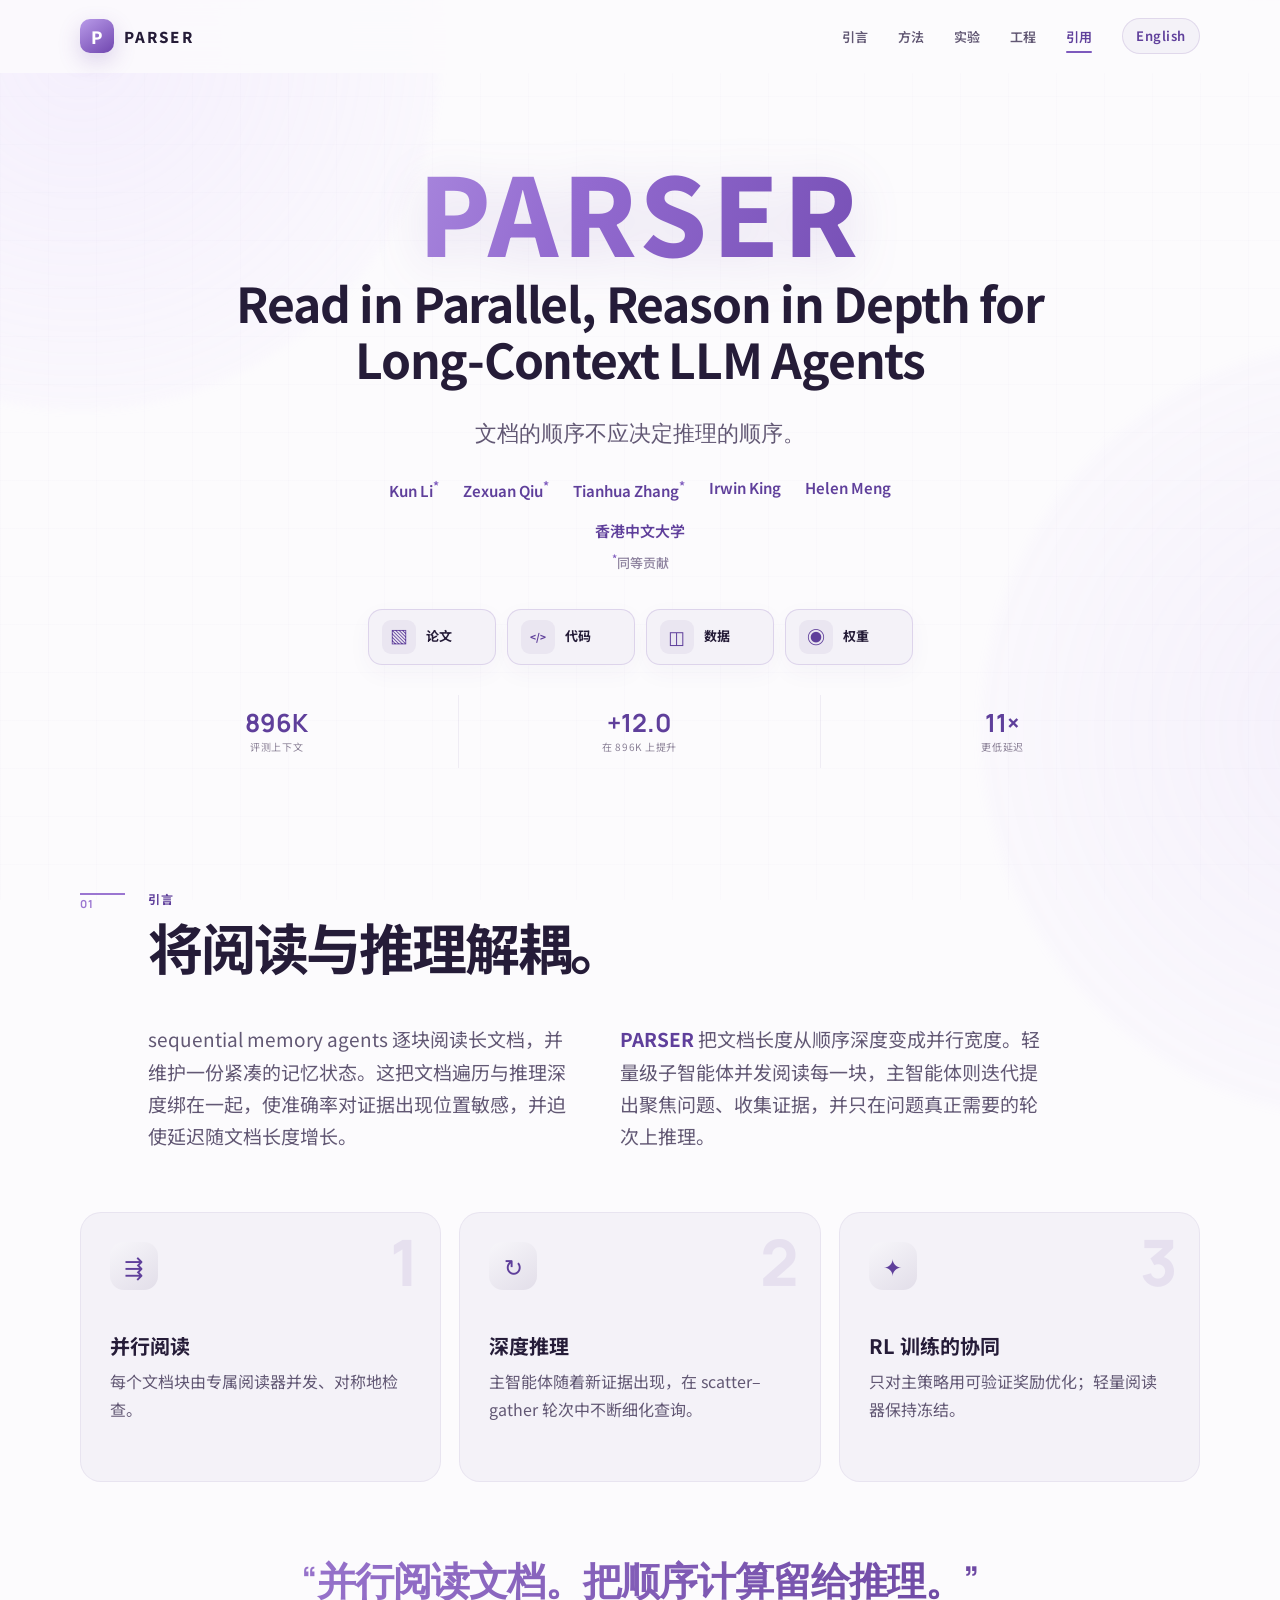
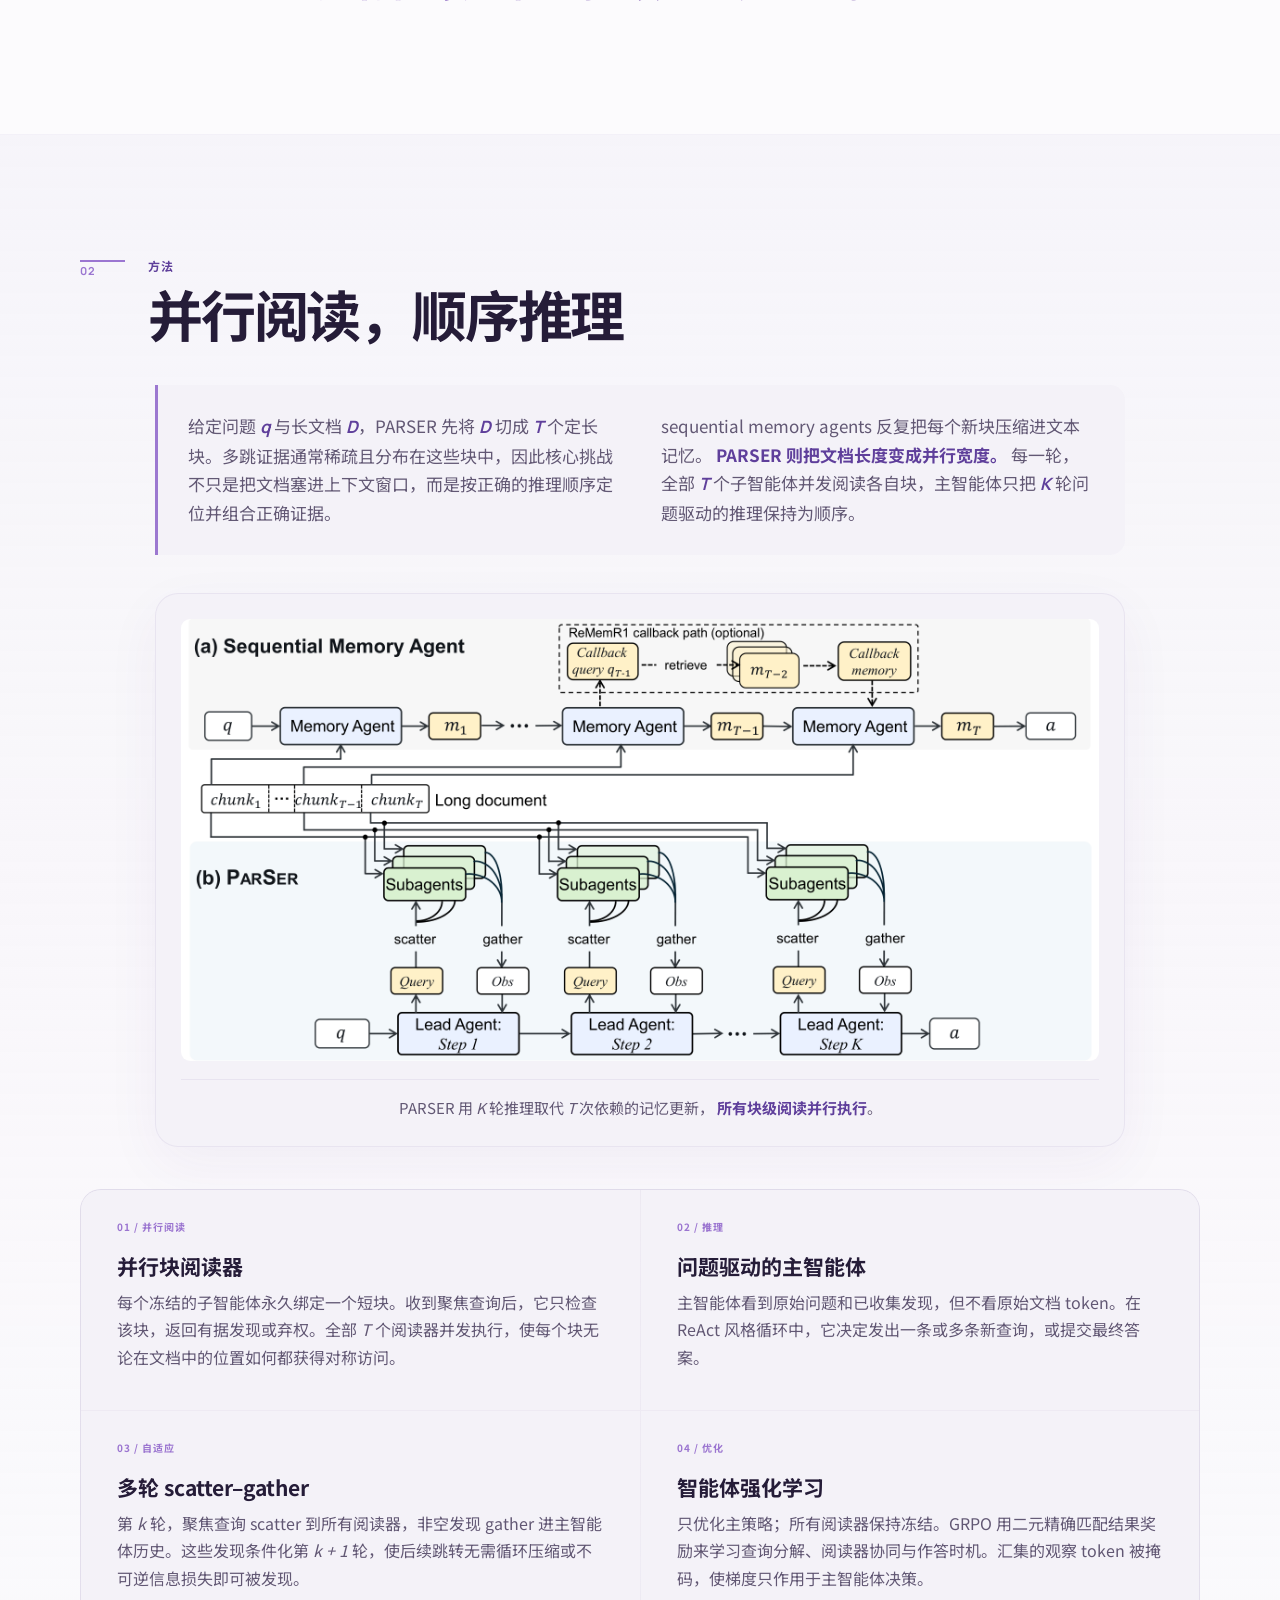
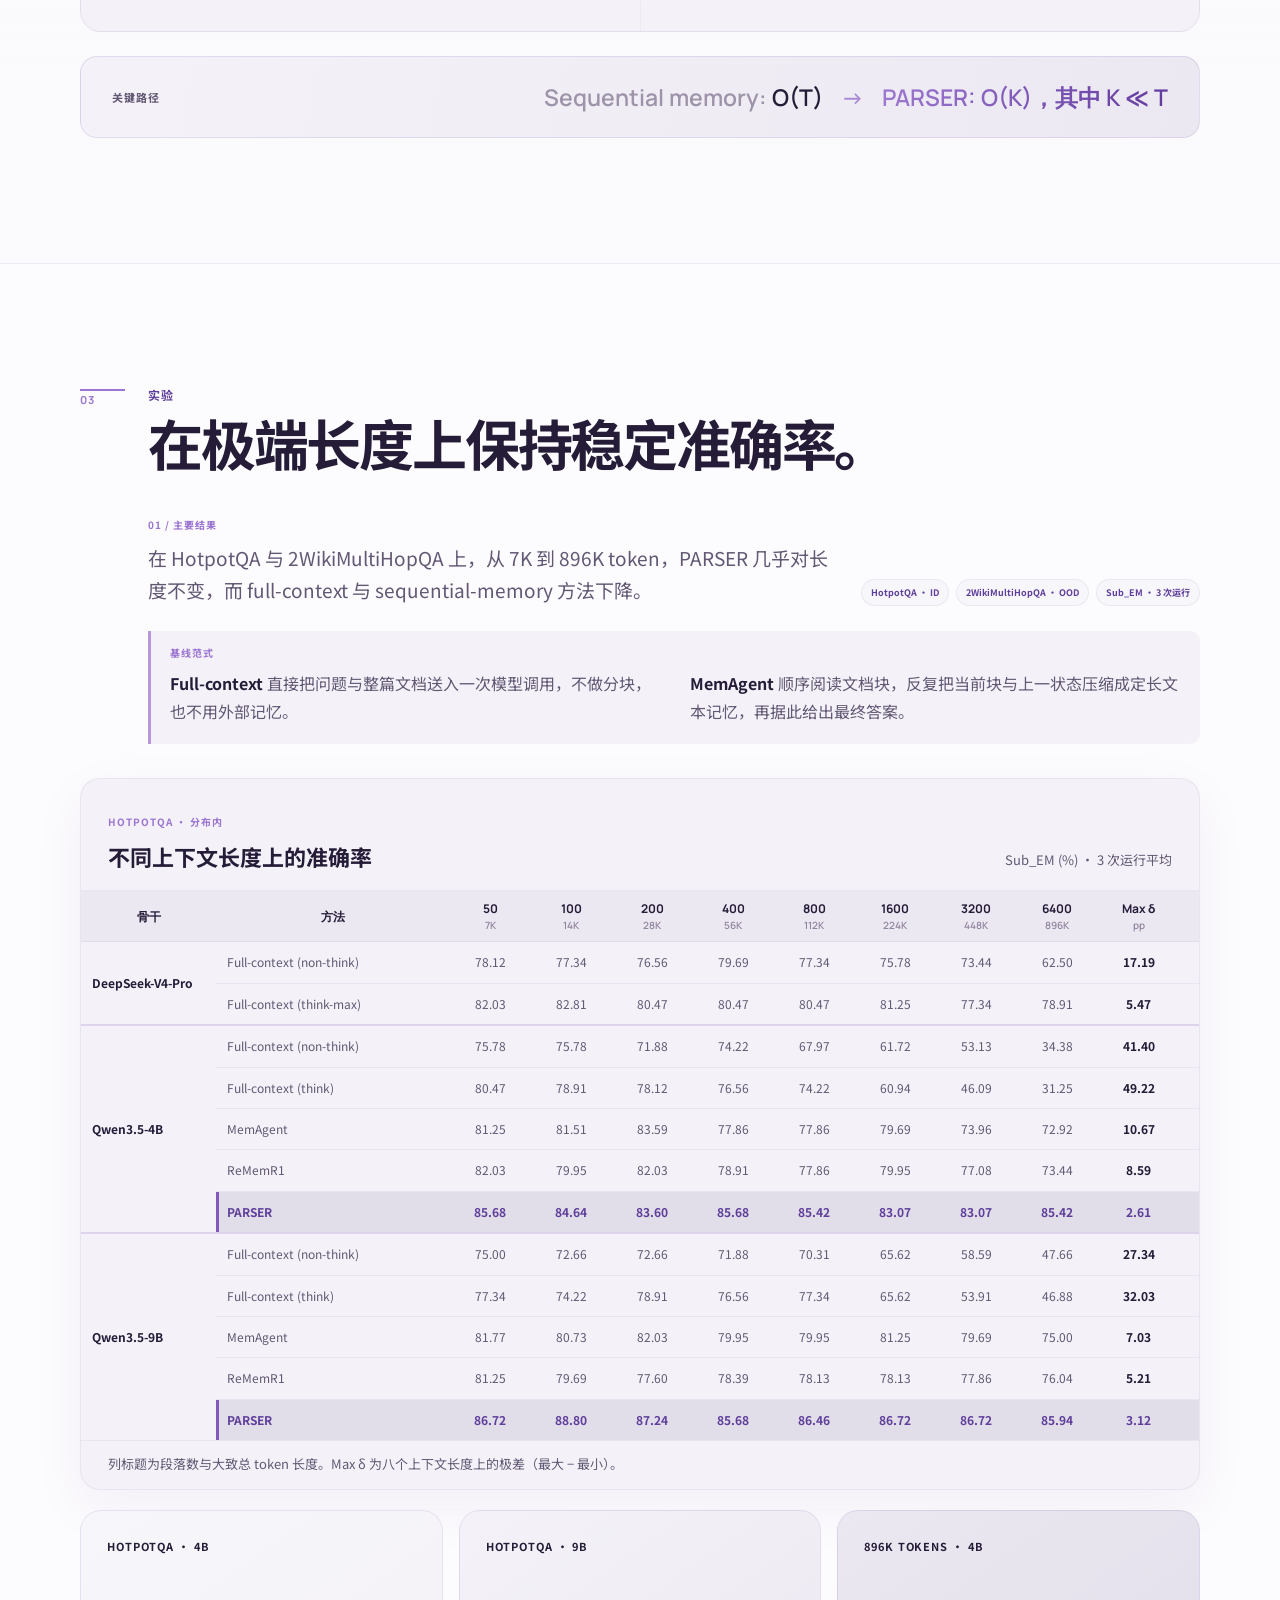
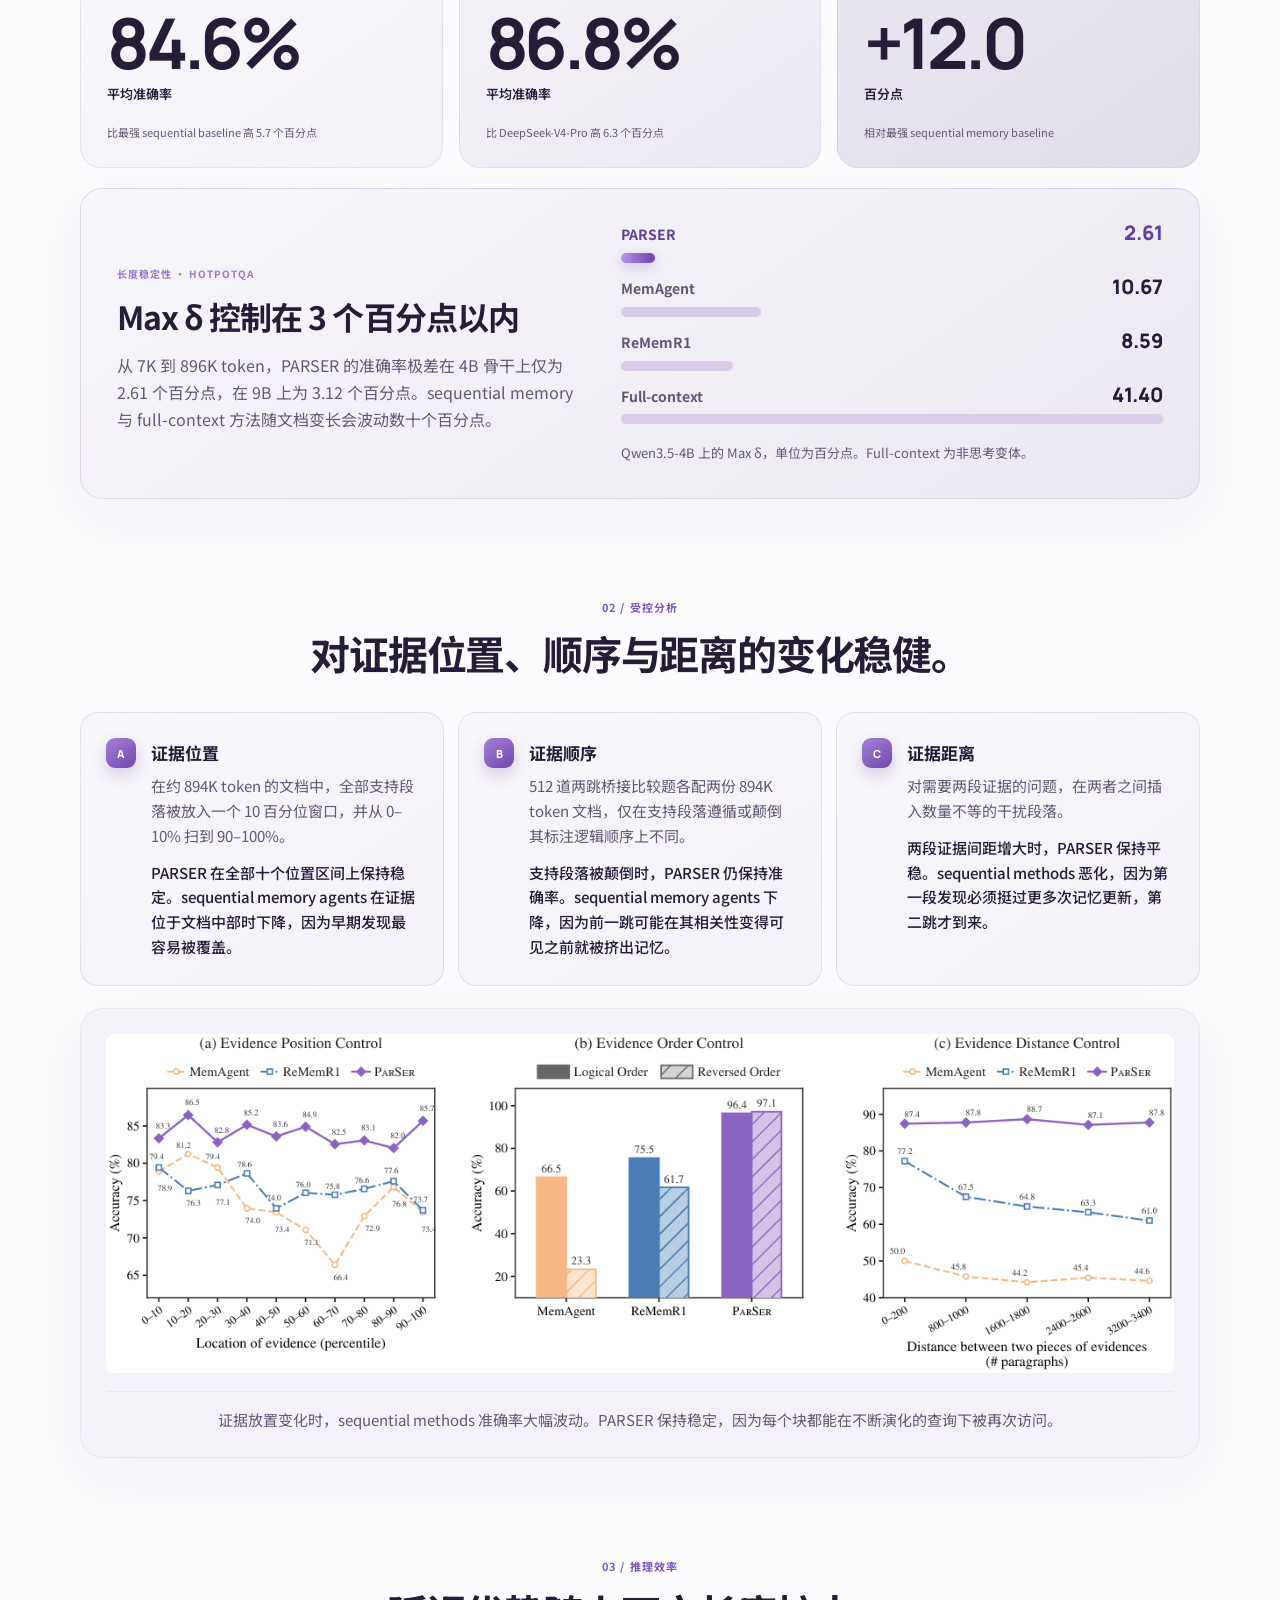
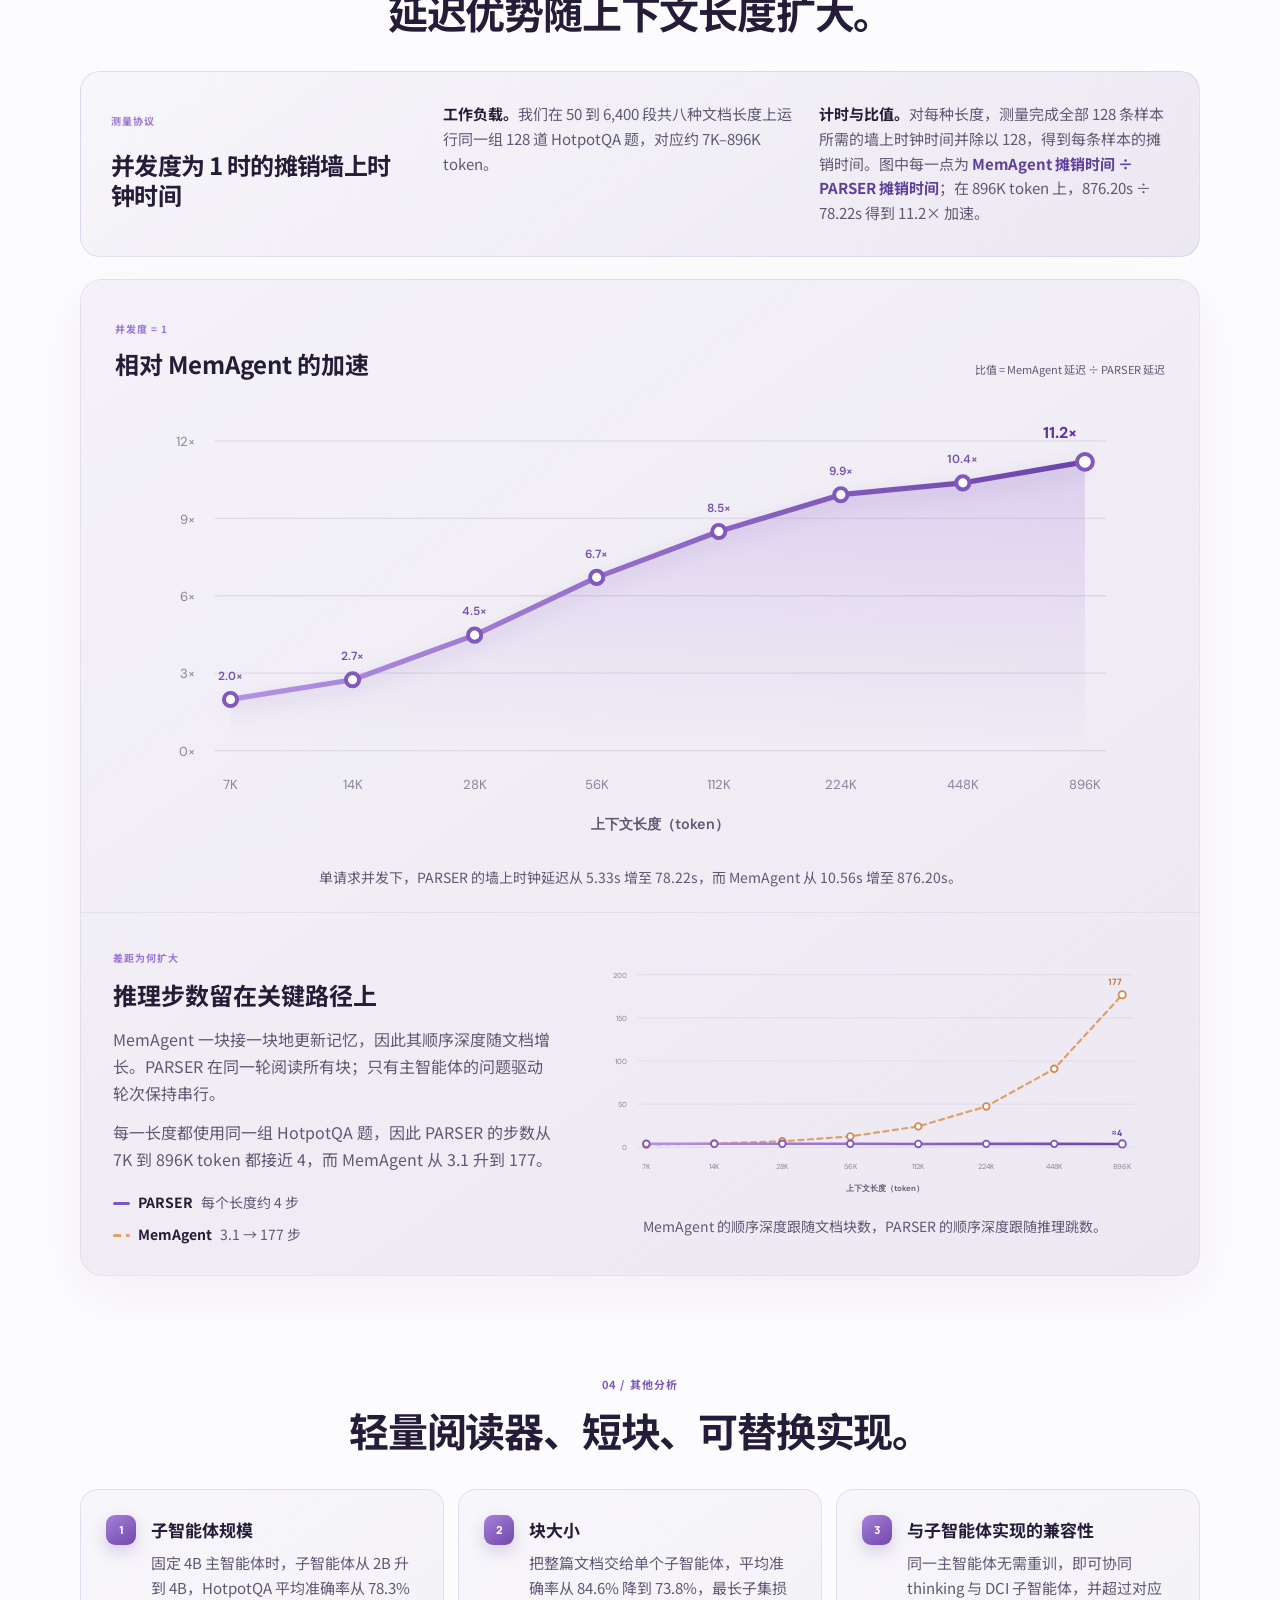
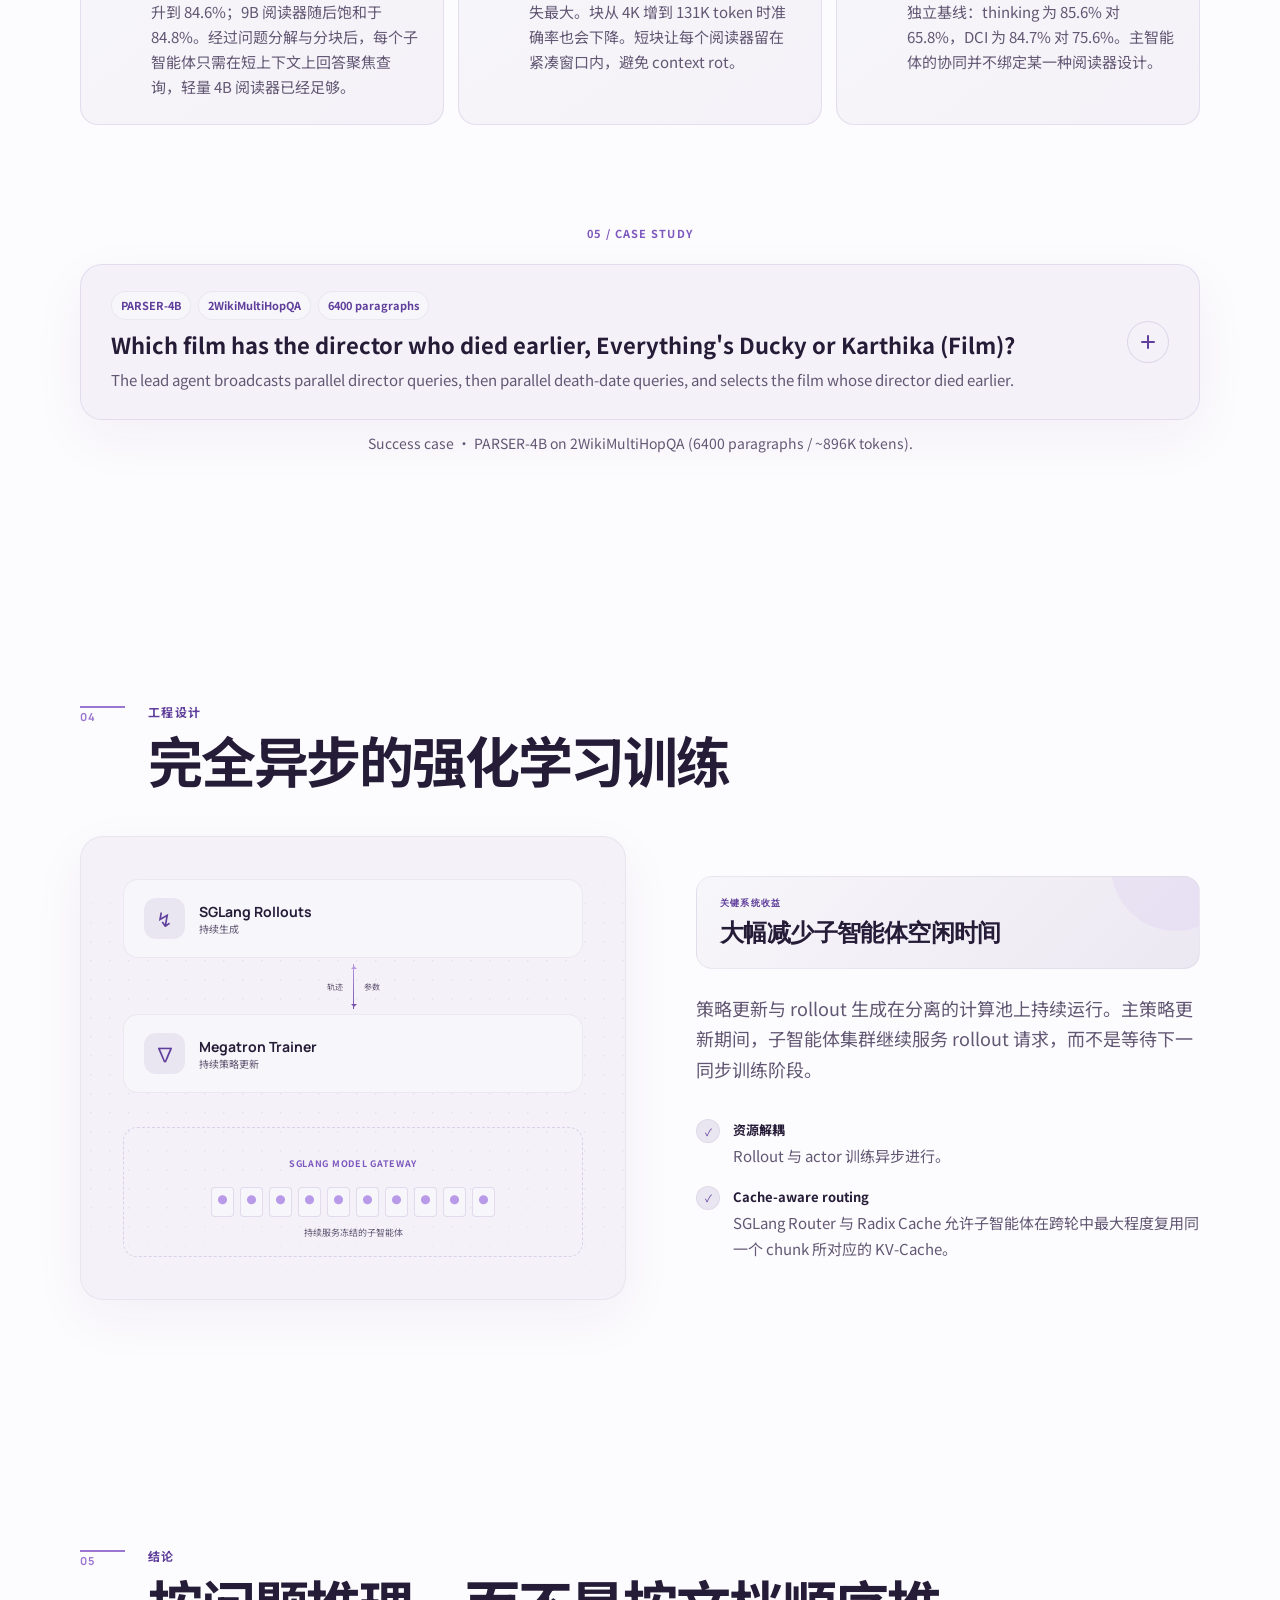
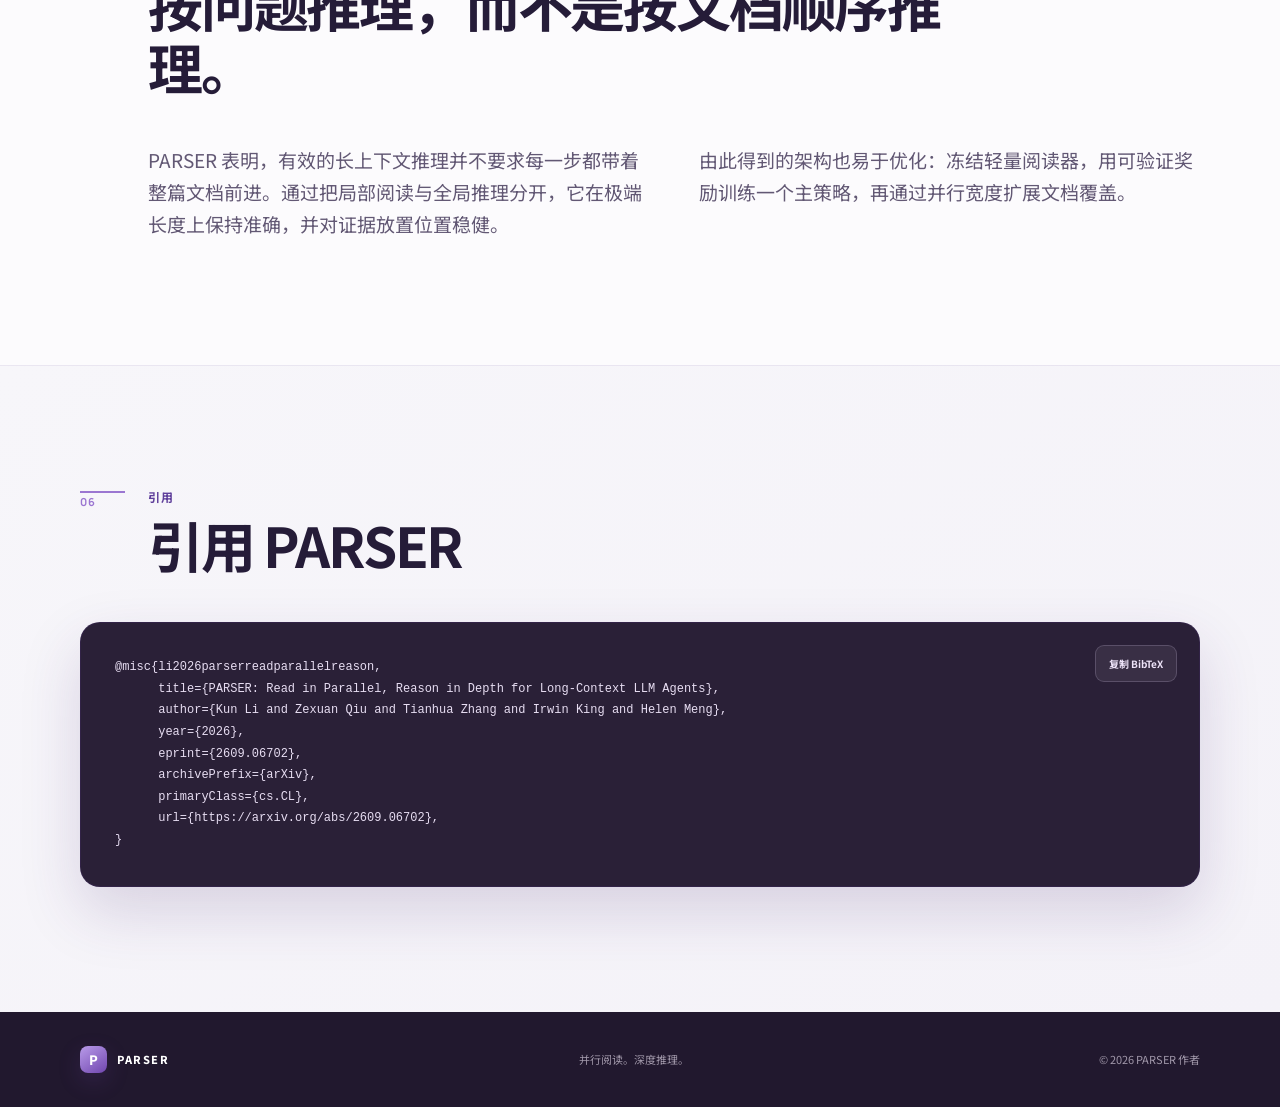
==== commit 197d8fb2: "Lighten the page and restyle Engineering Design to match the pale background. Co-authored-by: Cursor" ====
--- a/zh.html
+++ b/zh.html
@@ -7,7 +7,7 @@
       name="description"
       content="PARSER：并行阅读，深度推理，面向长上下文 LLM Agent。"
     />
-    <meta name="theme-color" content="#f3edff" />
+    <meta name="theme-color" content="#fcfbfd" />
     <title>PARSER — Long-Context LLM Agents</title>
     <link rel="alternate" hreflang="en" href="./index.html" />
     <link rel="alternate" hreflang="zh-CN" href="./zh.html" />
@@ -894,14 +894,14 @@
             <div class="engineering-copy">
               <div class="idle-highlight">
                 <span>关键系统收益</span>
-                <strong>消除子智能体空闲时间</strong>
+                <strong>大幅减少子智能体空闲时间</strong>
               </div>
               <p>
                 策略更新与 rollout 生成在分离的计算池上持续运行。主策略更新期间，子智能体集群继续服务 rollout 请求，而不是等待下一同步训练阶段。
               </p>
               <ul class="check-list">
                 <li><span>✓</span><div><strong>资源解耦</strong>Rollout 与 actor 训练异步进行。</div></li>
-                <li><span>✓</span><div><strong>缓存感知路由</strong>SGLang Radix Cache 跨轮复用固定块前缀。</div></li>
+                <li><span>✓</span><div><strong>Cache-aware routing</strong>SGLang Router 与 Radix Cache 允许子智能体在跨轮中最大程度复用同一个 chunk 所对应的 KV-Cache。</div></li>
               </ul>
             </div>
           </div>
--- a/styles.css
+++ b/styles.css
@@ -4,12 +4,15 @@
   --purple: #7d59bd;
   --purple-deep: #5f3f9b;
   --purple-light: #b99ae9;
-  --lavender: #eee4ff;
-  --lavender-pale: #f8f4ff;
-  --lilac: #ddcaff;
+  --page: #fcfbfd;
+  --surface: #f4f2f8;
+  --surface-2: #ece8f2;
+  --lavender: #eae6f1;
+  --lavender-pale: #f7f6fa;
+  --lilac: #e2dee9;
   --white: #fff;
-  --line: rgba(92, 61, 146, 0.14);
-  --shadow: 0 22px 70px rgba(76, 44, 128, 0.12);
+  --line: rgba(92, 61, 146, 0.08);
+  --shadow: 0 18px 50px rgba(76, 44, 128, 0.06);
   --sans: "DM Sans", system-ui, sans-serif;
   --display: "Manrope", "DM Sans", system-ui, sans-serif;
 }
@@ -25,7 +28,7 @@
 body {
   margin: 0;
   color: var(--ink);
-  background: #fdfcff;
+  background: var(--page);
   font-family: var(--sans);
   font-size: 18px;
   line-height: 1.7;
@@ -38,8 +41,8 @@
   inset: 0;
   z-index: -2;
   background:
-    linear-gradient(rgba(106, 72, 166, 0.025) 1px, transparent 1px),
-    linear-gradient(90deg, rgba(106, 72, 166, 0.025) 1px, transparent 1px);
+    linear-gradient(rgba(106, 72, 166, 0.014) 1px, transparent 1px),
+    linear-gradient(90deg, rgba(106, 72, 166, 0.014) 1px, transparent 1px);
   background-size: 48px 48px;
   pointer-events: none;
 }
@@ -77,7 +80,7 @@
   height: 720px;
   top: -310px;
   left: -280px;
-  background: radial-gradient(circle, rgba(214, 190, 255, 0.55), rgba(245, 238, 255, 0));
+  background: radial-gradient(circle, rgba(214, 190, 255, 0.18), rgba(252, 251, 253, 0));
 }
 
 .ambient-two {
@@ -85,14 +88,14 @@
   height: 780px;
   top: 340px;
   right: -480px;
-  background: radial-gradient(circle, rgba(194, 166, 241, 0.35), rgba(245, 238, 255, 0));
+  background: radial-gradient(circle, rgba(194, 166, 241, 0.12), rgba(252, 251, 253, 0));
 }
 
 .site-header {
   position: sticky;
   top: 0;
   z-index: 30;
-  background: rgba(253, 252, 255, 0.83);
+  background: rgba(252, 251, 253, 0.86);
   border-bottom: 1px solid transparent;
   backdrop-filter: blur(18px);
   transition: border-color 200ms ease, box-shadow 200ms ease;
@@ -171,9 +174,9 @@
 .lang-switch {
   padding: 6px 13px !important;
   color: var(--purple-deep);
-  border: 1px solid rgba(99, 60, 159, 0.2);
+  border: 1px solid rgba(99, 60, 159, 0.14);
   border-radius: 999px;
-  background: #f6f1fd;
+  background: var(--surface);
   letter-spacing: 0.04em;
 }
 
@@ -184,7 +187,7 @@
 .lang-switch:hover,
 .lang-switch.active {
   color: var(--purple-deep);
-  background: #efe4fb;
+  background: var(--surface-2);
 }
 
 html[lang="zh-CN"] body {
@@ -226,7 +229,7 @@
   color: var(--purple-deep);
   border: 1px solid rgba(119, 79, 182, 0.16);
   border-radius: 100px;
-  background: rgba(241, 233, 255, 0.76);
+  background: rgba(244, 242, 248, 0.82);
   font: 700 11px/1.3 var(--display);
   letter-spacing: 0.11em;
   text-transform: uppercase;
@@ -297,13 +300,13 @@
   flex-direction: column;
   align-items: center;
   gap: 6px;
-  color: var(--ink);
-  font-size: 18px;
+  color: var(--purple-deep);
+  font-size: 15px;
   font-weight: 600;
 }
 
 .affiliation strong {
-  font: 700 20px/1.3 var(--display);
+  font: inherit;
 }
 
 .affiliation span {
@@ -330,8 +333,8 @@
   text-align: left;
   border: 1px solid rgba(108, 68, 170, 0.17);
   border-radius: 14px;
-  background: rgba(255, 255, 255, 0.78);
-  box-shadow: 0 8px 24px rgba(82, 50, 131, 0.05);
+  background: var(--surface);
+  box-shadow: 0 8px 24px rgba(82, 50, 131, 0.04);
   transition: transform 180ms ease, box-shadow 180ms ease, border-color 180ms ease;
 }
 
@@ -376,8 +379,8 @@
   border: 1px solid rgba(106, 69, 164, 0.13);
   border-radius: 30px;
   background:
-    radial-gradient(circle at 62% 50%, rgba(198, 169, 239, 0.24), transparent 27%),
-    linear-gradient(135deg, rgba(253, 251, 255, 0.93), rgba(241, 233, 255, 0.85));
+    radial-gradient(circle at 62% 50%, rgba(198, 169, 239, 0.1), transparent 27%),
+    linear-gradient(135deg, var(--lavender-pale), var(--surface));
   box-shadow: var(--shadow);
 }
 
@@ -706,7 +709,7 @@
   overflow: hidden;
   border: 1px solid var(--line);
   border-radius: 21px;
-  background: rgba(255, 255, 255, 0.76);
+  background: var(--surface);
   transition: transform 180ms ease, box-shadow 180ms ease;
 }
 
@@ -730,7 +733,7 @@
   place-items: center;
   color: var(--purple-deep);
   border-radius: 14px;
-  background: linear-gradient(145deg, #f4edff, #dbc7f7);
+  background: linear-gradient(145deg, var(--lavender-pale), var(--lilac));
   font-size: 23px;
 }
 
@@ -757,8 +760,8 @@
 }
 
 .section-tint {
-  background: linear-gradient(180deg, rgba(241, 234, 252, 0.66), rgba(250, 247, 255, 0.55));
-  border-block: 1px solid rgba(103, 67, 158, 0.08);
+  background: linear-gradient(180deg, rgba(244, 242, 248, 0.72), rgba(250, 249, 252, 0.4));
+  border-block: 1px solid rgba(103, 67, 158, 0.05);
 }
 
 .paper-figure {
@@ -766,8 +769,8 @@
   padding: 25px;
   border: 1px solid var(--line);
   border-radius: 23px;
-  background: white;
-  box-shadow: 0 18px 55px rgba(76, 44, 128, 0.09);
+  background: var(--surface);
+  box-shadow: 0 18px 55px rgba(76, 44, 128, 0.05);
 }
 
 .paper-figure img {
@@ -799,7 +802,7 @@
   color: var(--ink-soft);
   border-left: 3px solid #9c78d0;
   border-radius: 0 15px 15px 0;
-  background: rgba(255, 255, 255, 0.55);
+  background: var(--surface);
   font-size: 17px;
 }
 
@@ -833,7 +836,7 @@
 .method-grid article {
   min-height: 220px;
   padding: 32px 36px;
-  background: rgba(255, 255, 255, 0.88);
+  background: var(--surface);
 }
 
 .mini-label {
@@ -862,7 +865,7 @@
   gap: 20px;
   border: 1px solid rgba(111, 72, 171, 0.14);
   border-radius: 17px;
-  background: linear-gradient(100deg, white, #efe5fd);
+  background: linear-gradient(100deg, var(--surface), var(--surface-2));
 }
 
 .equation-label {
@@ -907,7 +910,7 @@
   color: var(--ink-soft);
   border-left: 3px solid #b599d9;
   border-radius: 0 10px 10px 0;
-  background: #f8f4fc;
+  background: var(--surface);
   font-size: 16px;
 }
 
@@ -935,8 +938,8 @@
   overflow: hidden;
   border: 1px solid var(--line);
   border-radius: 20px;
-  background: white;
-  box-shadow: 0 18px 55px rgba(76, 44, 128, 0.07);
+  background: var(--surface);
+  box-shadow: 0 18px 55px rgba(76, 44, 128, 0.05);
 }
 
 .results-table-heading {
@@ -985,7 +988,7 @@
 
 .results-table-card thead th {
   color: var(--ink);
-  background: #f8f4fd;
+  background: var(--surface-2);
   font: 700 12px/1.25 var(--display);
 }
 
@@ -1009,7 +1012,7 @@
 .results-table-card tbody th {
   width: 135px;
   color: var(--ink);
-  background: white;
+  background: var(--surface);
   font-weight: 700;
   text-align: left;
   vertical-align: middle;
@@ -1030,7 +1033,7 @@
 
 .results-table-card tbody tr.parser-row td {
   color: var(--purple-deep);
-  background: #eee4fb;
+  background: var(--lilac);
 }
 
 .results-table-card tbody tr.parser-row td:first-child {
@@ -1061,9 +1064,9 @@
 .dataset-tags span {
   padding: 5px 9px;
   color: var(--purple-deep);
-  border: 1px solid #e3d5f5;
+  border: 1px solid var(--line);
   border-radius: 100px;
-  background: #faf7ff;
+  background: var(--lavender-pale);
   font-size: 9px;
   font-weight: 700;
 }
@@ -1083,9 +1086,9 @@
   border-radius: 21px;
 }
 
-.result-card.lavender { background: linear-gradient(145deg, #fbf8ff, #eadcff); }
-.result-card.lilac { background: linear-gradient(145deg, #f7f0ff, #d9c0fa); }
-.result-card.violet { color: white; background: linear-gradient(145deg, #9e7ad0, #633c9f); }
+.result-card.lavender { background: linear-gradient(145deg, var(--lavender-pale), var(--surface)); }
+.result-card.lilac { background: linear-gradient(145deg, var(--surface), var(--surface-2)); }
+.result-card.violet { color: var(--ink); background: linear-gradient(145deg, var(--surface-2), var(--lilac)); }
 
 .result-card p {
   margin: 0;
@@ -1113,7 +1116,7 @@
   font-size: 11px;
 }
 
-.result-card.violet small { color: rgba(255, 255, 255, 0.72); }
+.result-card.violet small { color: var(--ink-soft); }
 
 .parser-key,
 .memagent-step-key {
@@ -1135,8 +1138,8 @@
   align-items: center;
   border: 1px solid rgba(99, 60, 159, 0.14);
   border-radius: 22px;
-  background: linear-gradient(145deg, #fcfaff, #efe6fb);
-  box-shadow: 0 18px 55px rgba(76, 44, 128, 0.07);
+  background: linear-gradient(145deg, var(--lavender-pale), var(--surface-2));
+  box-shadow: 0 18px 55px rgba(76, 44, 128, 0.05);
 }
 
 .delta-showcase-copy h3 {
@@ -1232,7 +1235,7 @@
   gap: 15px;
   border: 1px solid rgba(99, 60, 159, 0.12);
   border-radius: 18px;
-  background: linear-gradient(145deg, #fcfaff, #f0e7fc);
+  background: linear-gradient(145deg, var(--lavender-pale), var(--surface));
 }
 
 .analysis-index {
@@ -1272,10 +1275,10 @@
 
 .case-panel {
   overflow: hidden;
-  border: 1px solid rgba(99, 60, 159, 0.16);
+  border: 1px solid rgba(99, 60, 159, 0.12);
   border-radius: 22px;
-  background: white;
-  box-shadow: 0 18px 55px rgba(76, 44, 128, 0.07);
+  background: var(--surface);
+  box-shadow: 0 18px 55px rgba(76, 44, 128, 0.05);
 }
 
 .case-panel > summary {
@@ -1302,9 +1305,9 @@
 .case-tags span {
   padding: 4px 9px;
   color: var(--purple-deep);
-  border: 1px solid #e3d5f5;
+  border: 1px solid var(--line);
   border-radius: 100px;
-  background: #f7f2fd;
+  background: var(--lavender-pale);
   font-size: 11px;
   font-weight: 700;
 }
@@ -1327,7 +1330,7 @@
   position: relative;
   border: 1px solid rgba(99, 60, 159, 0.16);
   border-radius: 50%;
-  background: #f6f1fd;
+  background: var(--surface);
 }
 
 .case-toggle::before,
@@ -1367,7 +1370,7 @@
   padding: 18px 20px;
   border: 1px solid rgba(99, 60, 159, 0.1);
   border-radius: 16px;
-  background: #fcfaff;
+  background: var(--lavender-pale);
 }
 
 .case-step header {
@@ -1400,7 +1403,7 @@
   margin-bottom: 14px;
   padding: 12px 14px;
   border-radius: 12px;
-  background: #f4eefb;
+  background: var(--surface);
 }
 
 .case-think code {
@@ -1479,7 +1482,7 @@
   flex-wrap: wrap;
   gap: 10px;
   border-radius: 12px;
-  background: linear-gradient(135deg, #eee4fb, #e0d0f6);
+  background: linear-gradient(135deg, var(--surface-2), var(--lilac));
 }
 
 .case-answer code {
@@ -1507,7 +1510,7 @@
   gap: 36px;
   border: 1px solid rgba(99, 60, 159, 0.12);
   border-radius: 20px;
-  background: linear-gradient(145deg, #faf7ff, #eee4fb);
+  background: linear-gradient(145deg, var(--lavender-pale), var(--surface-2));
 }
 
 .latency-protocol-lead h4 {
@@ -1543,19 +1546,9 @@
 .engineering-section {
   position: relative;
   overflow: hidden;
-  background:
-    radial-gradient(circle at 80% 20%, rgba(202, 178, 239, 0.2), transparent 28%),
-    linear-gradient(160deg, #302342, #21182f 65%, #291b3d);
-  color: white;
-}
-
-.engineering-section .section-number {
-  color: #c3a3eb;
-  border-color: #c3a3eb;
-}
-
-.engineering-section .kicker { color: #d5bdf5; }
-.engineering-section .kicker span { color: #9889aa; }
+  background: transparent;
+  color: var(--ink);
+}
 
 .engineering-layout {
   display: grid;
@@ -1568,18 +1561,17 @@
   min-height: 430px;
   padding: 42px;
   position: relative;
-  border: 1px solid rgba(225, 209, 247, 0.13);
+  border: 1px solid var(--line);
   border-radius: 23px;
-  background:
-    radial-gradient(circle at 50% 42%, rgba(176, 133, 233, 0.15), transparent 30%),
-    rgba(255, 255, 255, 0.035);
+  background: var(--surface);
+  box-shadow: 0 18px 55px rgba(76, 44, 128, 0.05);
 }
 
 .pipeline::before {
   content: "";
   position: absolute;
   inset: 0;
-  background-image: radial-gradient(rgba(221, 198, 248, 0.15) 1px, transparent 1px);
+  background-image: radial-gradient(rgba(106, 69, 164, 0.08) 1px, transparent 1px);
   background-size: 19px 19px;
   mask-image: linear-gradient(to bottom, transparent, black 25%, black 75%, transparent);
   pointer-events: none;
@@ -1592,10 +1584,9 @@
   gap: 14px;
   position: relative;
   z-index: 2;
-  border: 1px solid rgba(220, 199, 246, 0.17);
+  border: 1px solid var(--line);
   border-radius: 15px;
-  background: rgba(255, 255, 255, 0.08);
-  backdrop-filter: blur(10px);
+  background: var(--lavender-pale);
 }
 
 .node-icon {
@@ -1604,9 +1595,9 @@
   display: grid;
   place-items: center;
   flex: 0 0 auto;
-  color: #d8c2f5;
+  color: var(--purple-deep);
   border-radius: 12px;
-  background: rgba(194, 158, 239, 0.14);
+  background: var(--lavender);
   font-size: 20px;
 }
 
@@ -1617,7 +1608,7 @@
 }
 
 .pipeline-node strong { font: 700 14px/1.4 var(--display); }
-.pipeline-node small { color: #aa9eb7; font-size: 10px; }
+.pipeline-node small { color: var(--ink-soft); font-size: 10px; }
 
 .pipeline-flow {
   height: 56px;
@@ -1627,7 +1618,7 @@
   gap: 10px;
   position: relative;
   z-index: 2;
-  color: #9a88ae;
+  color: var(--ink-soft);
   font-size: 8px;
   text-transform: uppercase;
 }
@@ -1655,13 +1646,13 @@
   padding: 16px;
   position: relative;
   z-index: 2;
-  border: 1px dashed rgba(218, 194, 245, 0.25);
+  border: 1px dashed rgba(99, 60, 159, 0.18);
   border-radius: 14px;
   text-align: center;
 }
 
 .cluster-label {
-  color: #cdb3ec;
+  color: var(--purple);
   font-size: 9px;
   font-weight: 700;
   letter-spacing: 0.08em;
@@ -1678,16 +1669,16 @@
 .cluster-gpus i {
   width: 23px;
   height: 30px;
-  border: 1px solid rgba(216, 188, 245, 0.2);
+  border: 1px solid rgba(99, 60, 159, 0.14);
   border-radius: 4px;
   background:
-    radial-gradient(circle at 50% 42%, #bc98e7 0 4px, transparent 5px),
-    rgba(255, 255, 255, 0.07);
+    radial-gradient(circle at 50% 42%, #b99ae9 0 4px, transparent 5px),
+    var(--lavender-pale);
 }
 
 .subagent-cluster p {
   margin: 0;
-  color: #a99bb6;
+  color: var(--ink-soft);
   font-size: 9px;
 }
 
@@ -1696,10 +1687,9 @@
   padding: 21px 23px;
   position: relative;
   overflow: hidden;
-  border: 1px solid rgba(211, 178, 247, 0.3);
+  border: 1px solid var(--line);
   border-radius: 16px;
-  background: linear-gradient(135deg, rgba(173, 124, 229, 0.24), rgba(105, 65, 160, 0.11));
-  box-shadow: 0 15px 40px rgba(13, 8, 22, 0.2);
+  background: linear-gradient(135deg, var(--lavender-pale), var(--surface-2));
 }
 
 .idle-highlight::after {
@@ -1710,7 +1700,7 @@
   top: -76px;
   right: -42px;
   border-radius: 50%;
-  background: rgba(211, 177, 248, 0.14);
+  background: rgba(185, 154, 233, 0.12);
 }
 
 .idle-highlight span,
@@ -1721,21 +1711,21 @@
 }
 
 .idle-highlight span {
-  color: #cba9f2;
+  color: var(--purple-deep);
   font: 800 9px/1 var(--display);
   letter-spacing: 0.13em;
 }
 
 .idle-highlight strong {
   margin-top: 10px;
-  color: white;
+  color: var(--ink);
   font: 700 24px/1.25 var(--display);
   letter-spacing: -0.025em;
 }
 
 .engineering-copy > p {
   margin: 0 0 35px;
-  color: #c0b5ca;
+  color: var(--ink-soft);
   font-size: 18px;
 }
 
@@ -1751,7 +1741,7 @@
   display: flex;
   align-items: flex-start;
   gap: 13px;
-  color: #aa9cb7;
+  color: var(--ink-soft);
   font-size: 15px;
 }
 
@@ -1761,17 +1751,17 @@
   display: grid;
   flex: 0 0 auto;
   place-items: center;
-  color: #d2b6f2;
-  border: 1px solid rgba(211, 184, 243, 0.25);
+  color: var(--purple-deep);
+  border: 1px solid var(--line);
   border-radius: 50%;
-  background: rgba(180, 137, 231, 0.1);
+  background: var(--lavender);
   font-size: 10px;
 }
 
 .check-list strong {
   display: block;
   margin-bottom: 2px;
-  color: white;
+  color: var(--ink);
   font-size: 13px;
 }
 
@@ -1779,8 +1769,8 @@
   overflow: hidden;
   border: 1px solid var(--line);
   border-radius: 22px;
-  background: linear-gradient(145deg, #f8f3ff, #eadcfb);
-  box-shadow: 0 18px 55px rgba(76, 44, 128, 0.08);
+  background: linear-gradient(145deg, var(--surface), var(--surface-2));
+  box-shadow: 0 18px 55px rgba(76, 44, 128, 0.05);
 }
 
 .step-reason {
@@ -1995,7 +1985,7 @@
 .conclusion-grid p { margin: 0; }
 
 .citation-section {
-  background: linear-gradient(145deg, #f5effd, #e9dbfa);
+  background: linear-gradient(145deg, var(--lavender-pale), var(--surface));
   border-top: 1px solid var(--line);
 }
 
@@ -2132,8 +2122,6 @@
   .hero { padding-top: 60px; }
   .hero h1 { letter-spacing: -0.03em; }
   .authors { column-gap: 16px; }
-  .affiliation { font-size: 16px; }
-  .affiliation strong { font-size: 18px; }
   .resource-button { min-width: calc(50% - 6px); }
 
   .hero-visual {
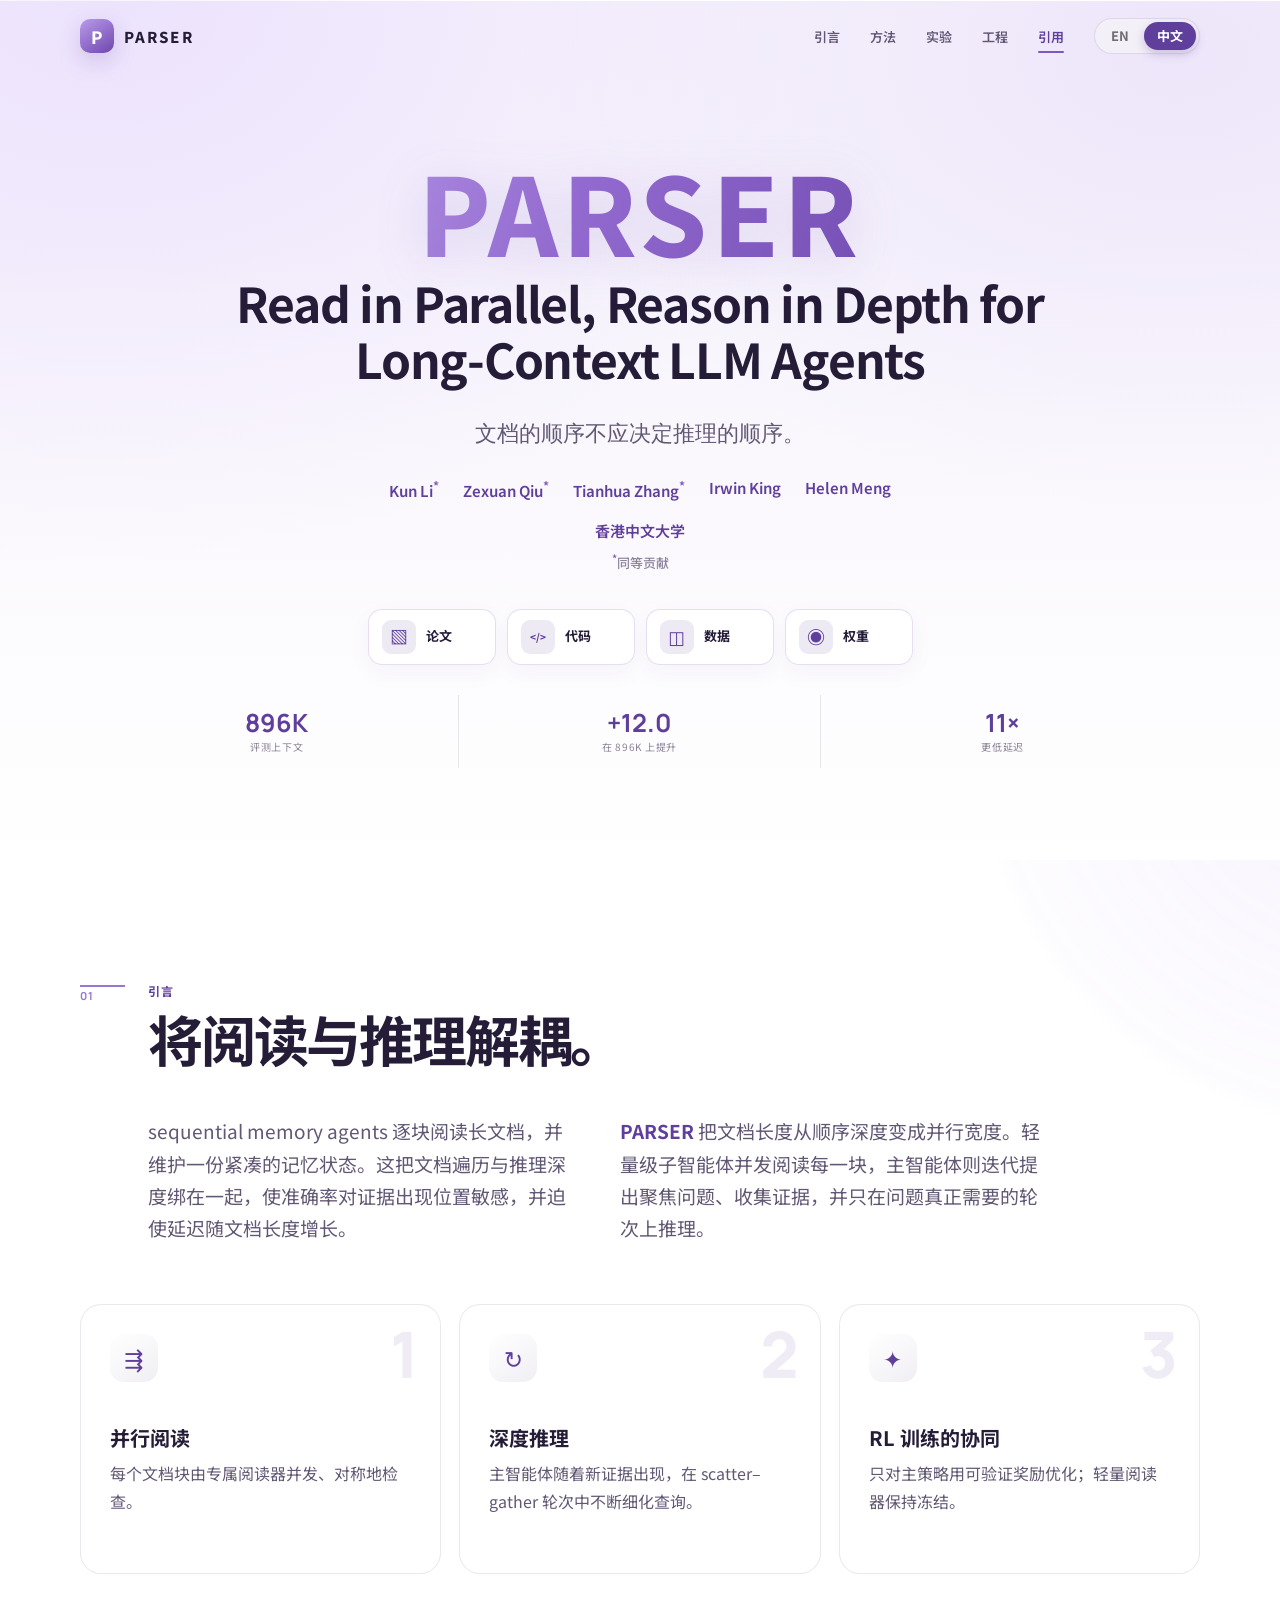
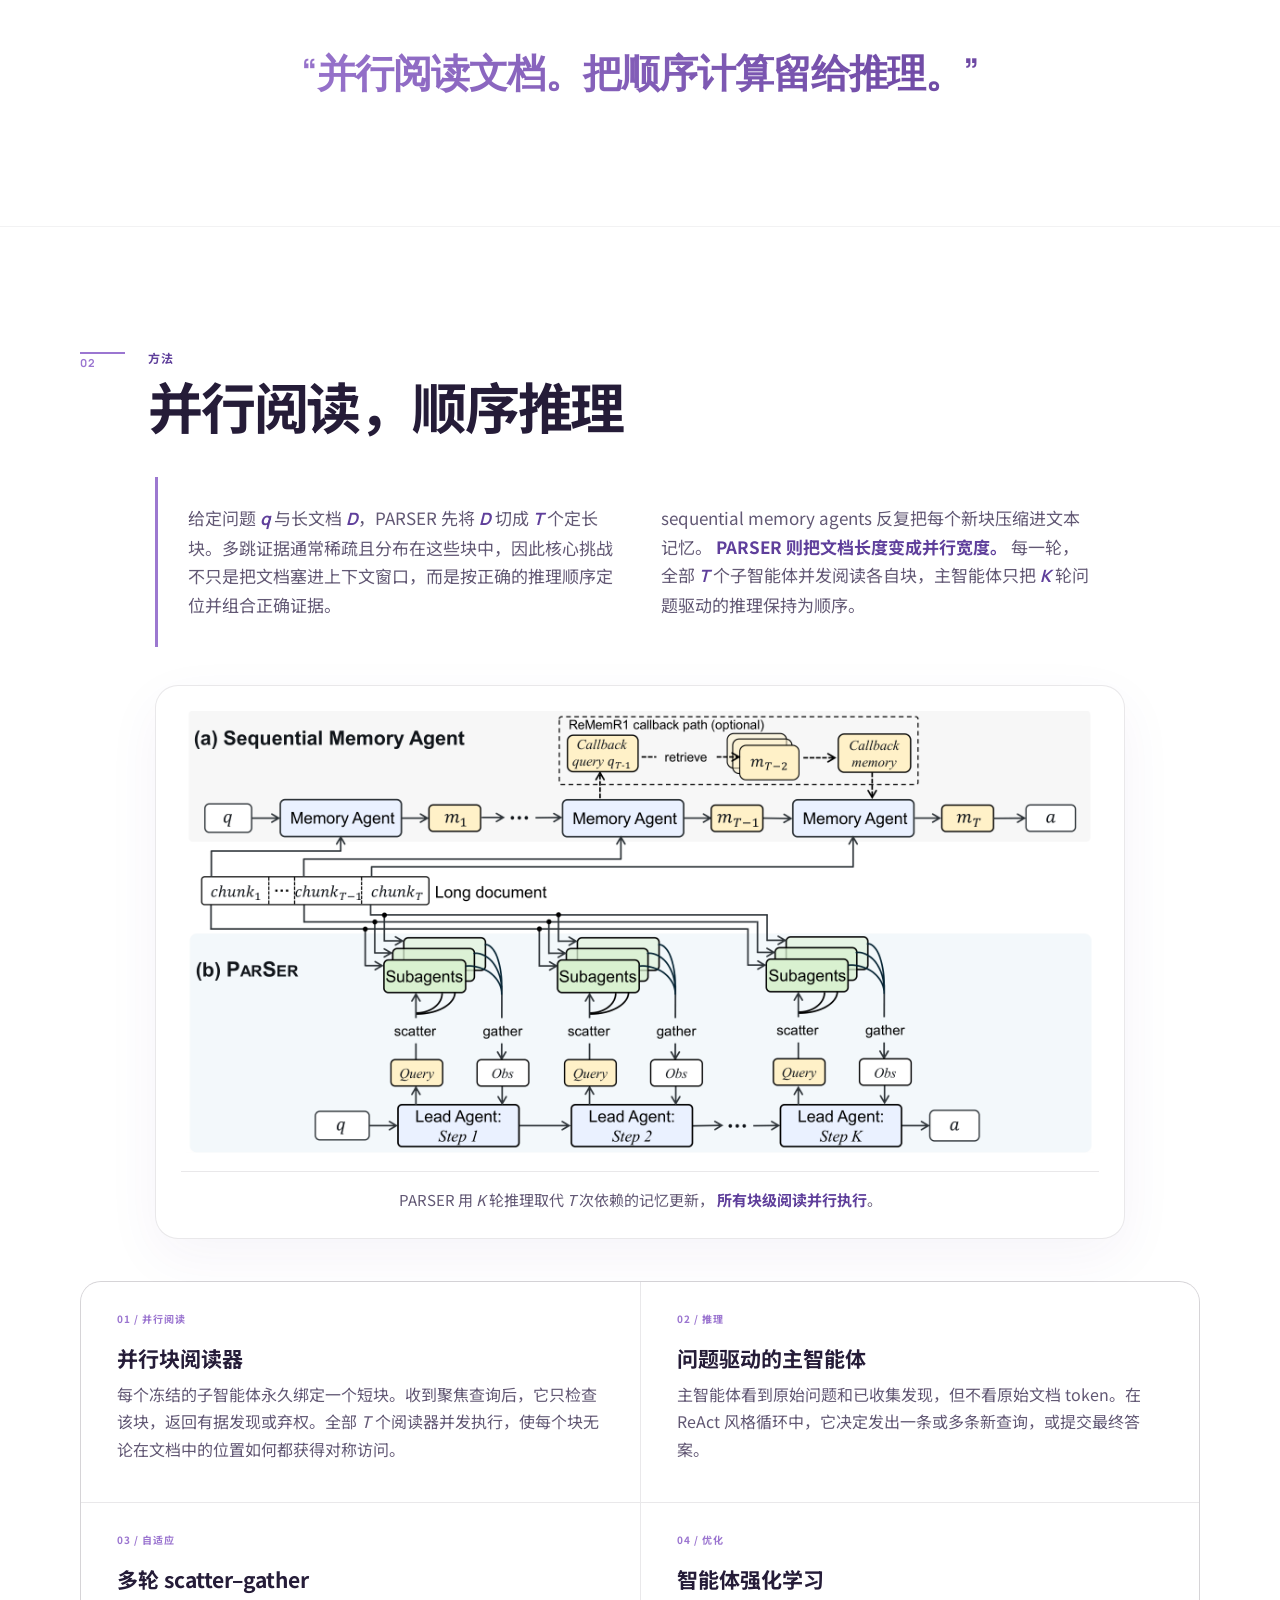
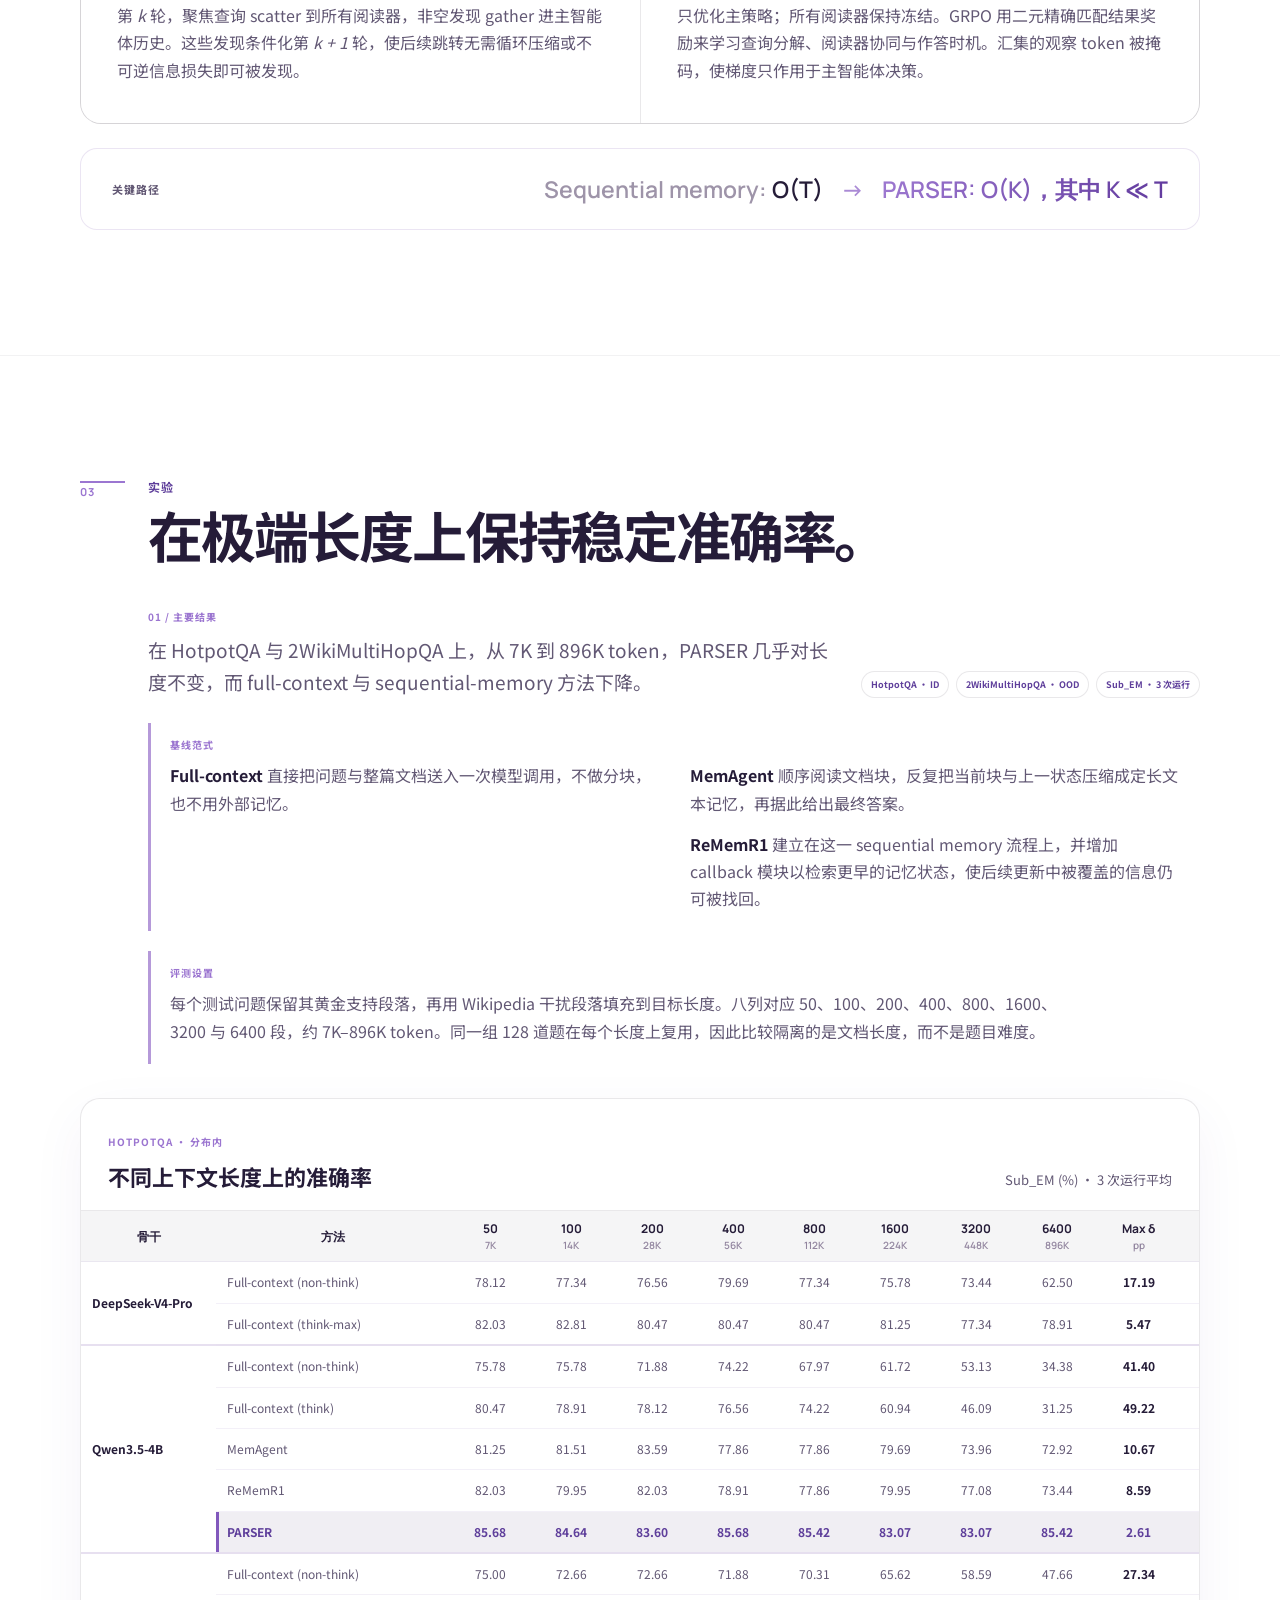
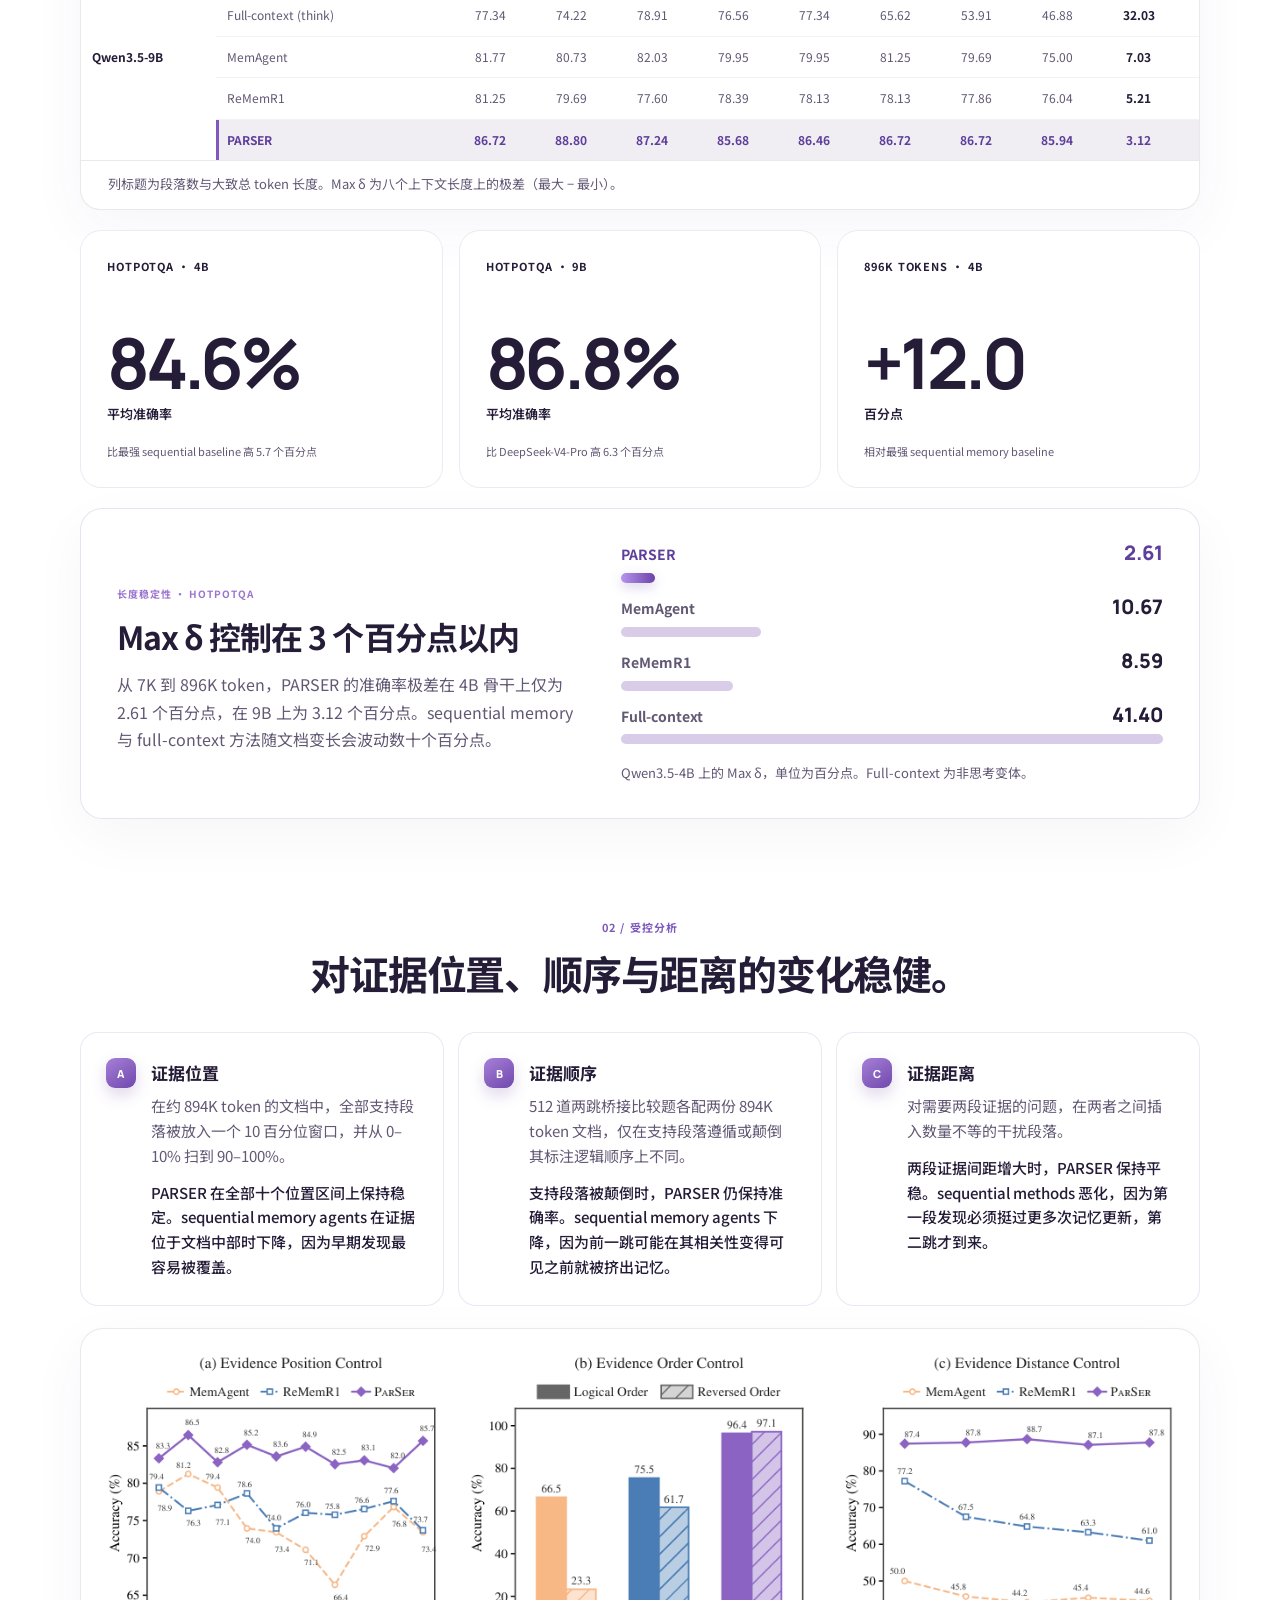
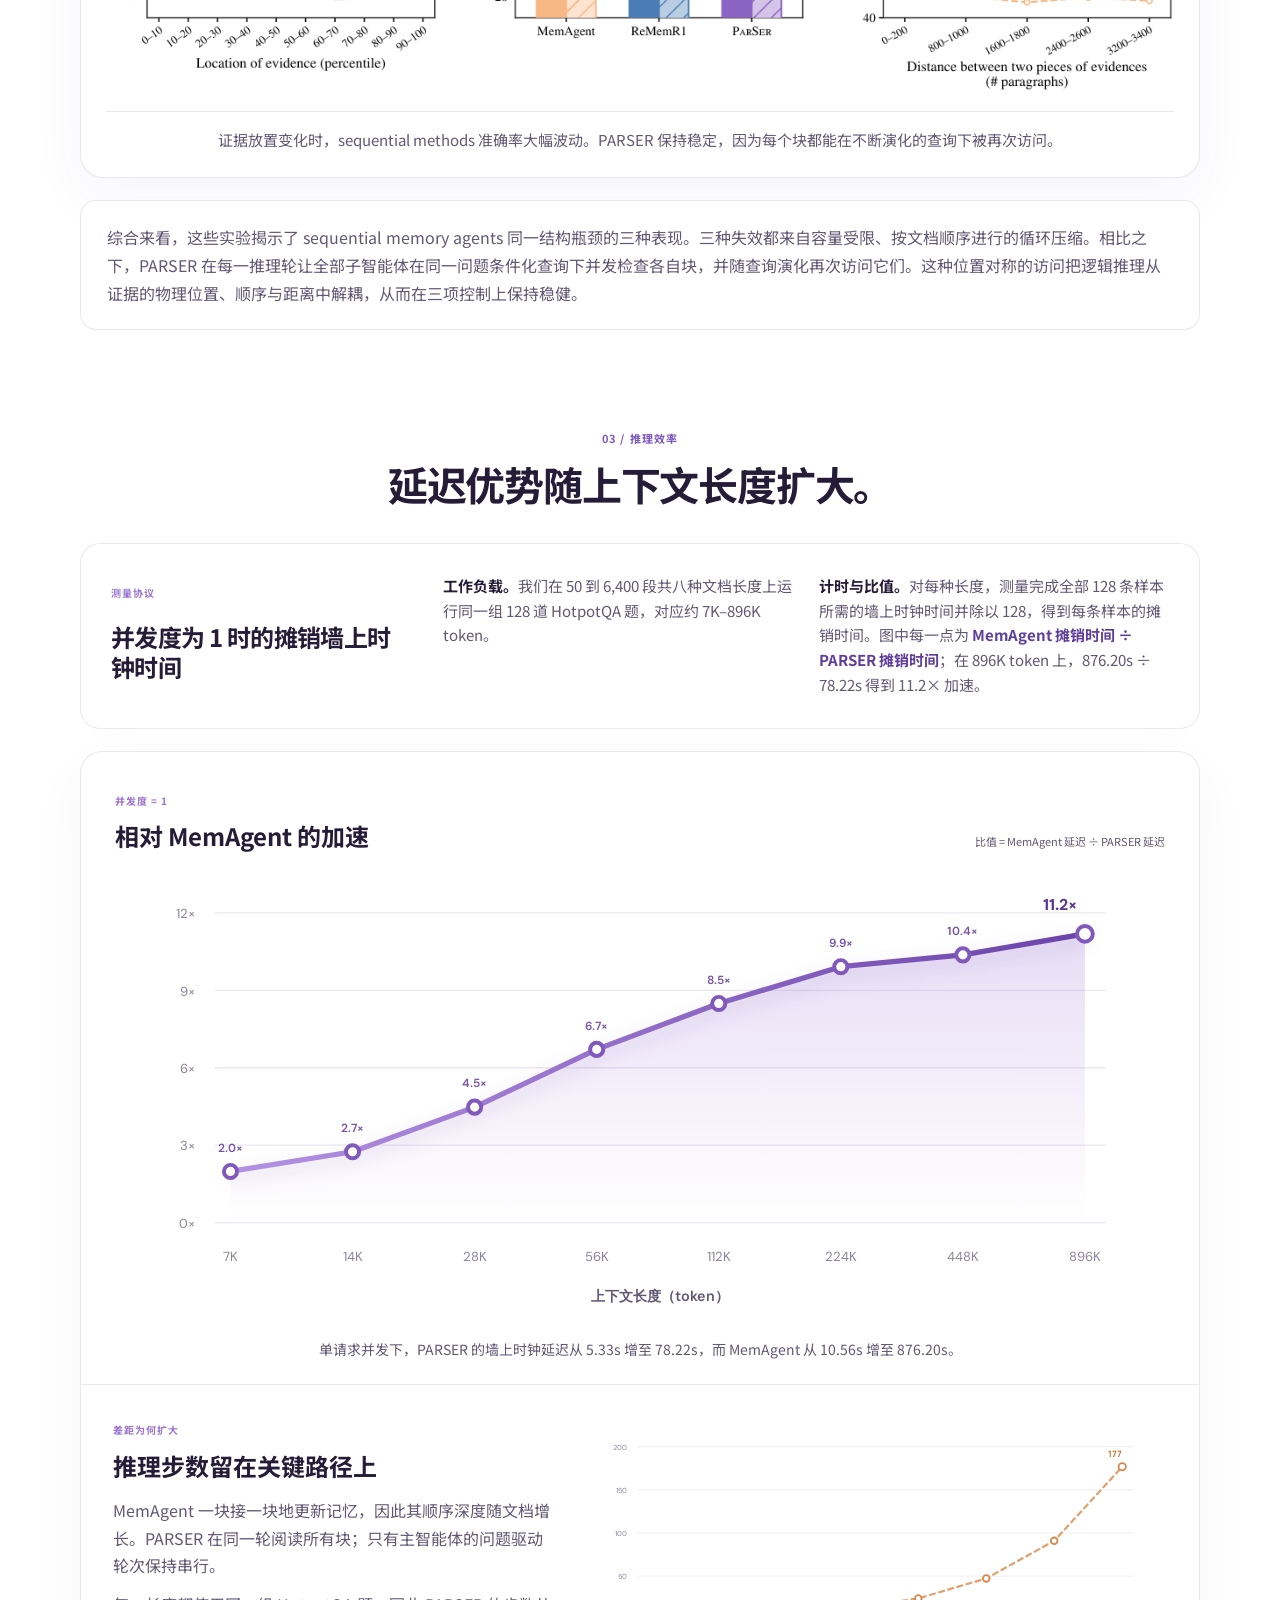
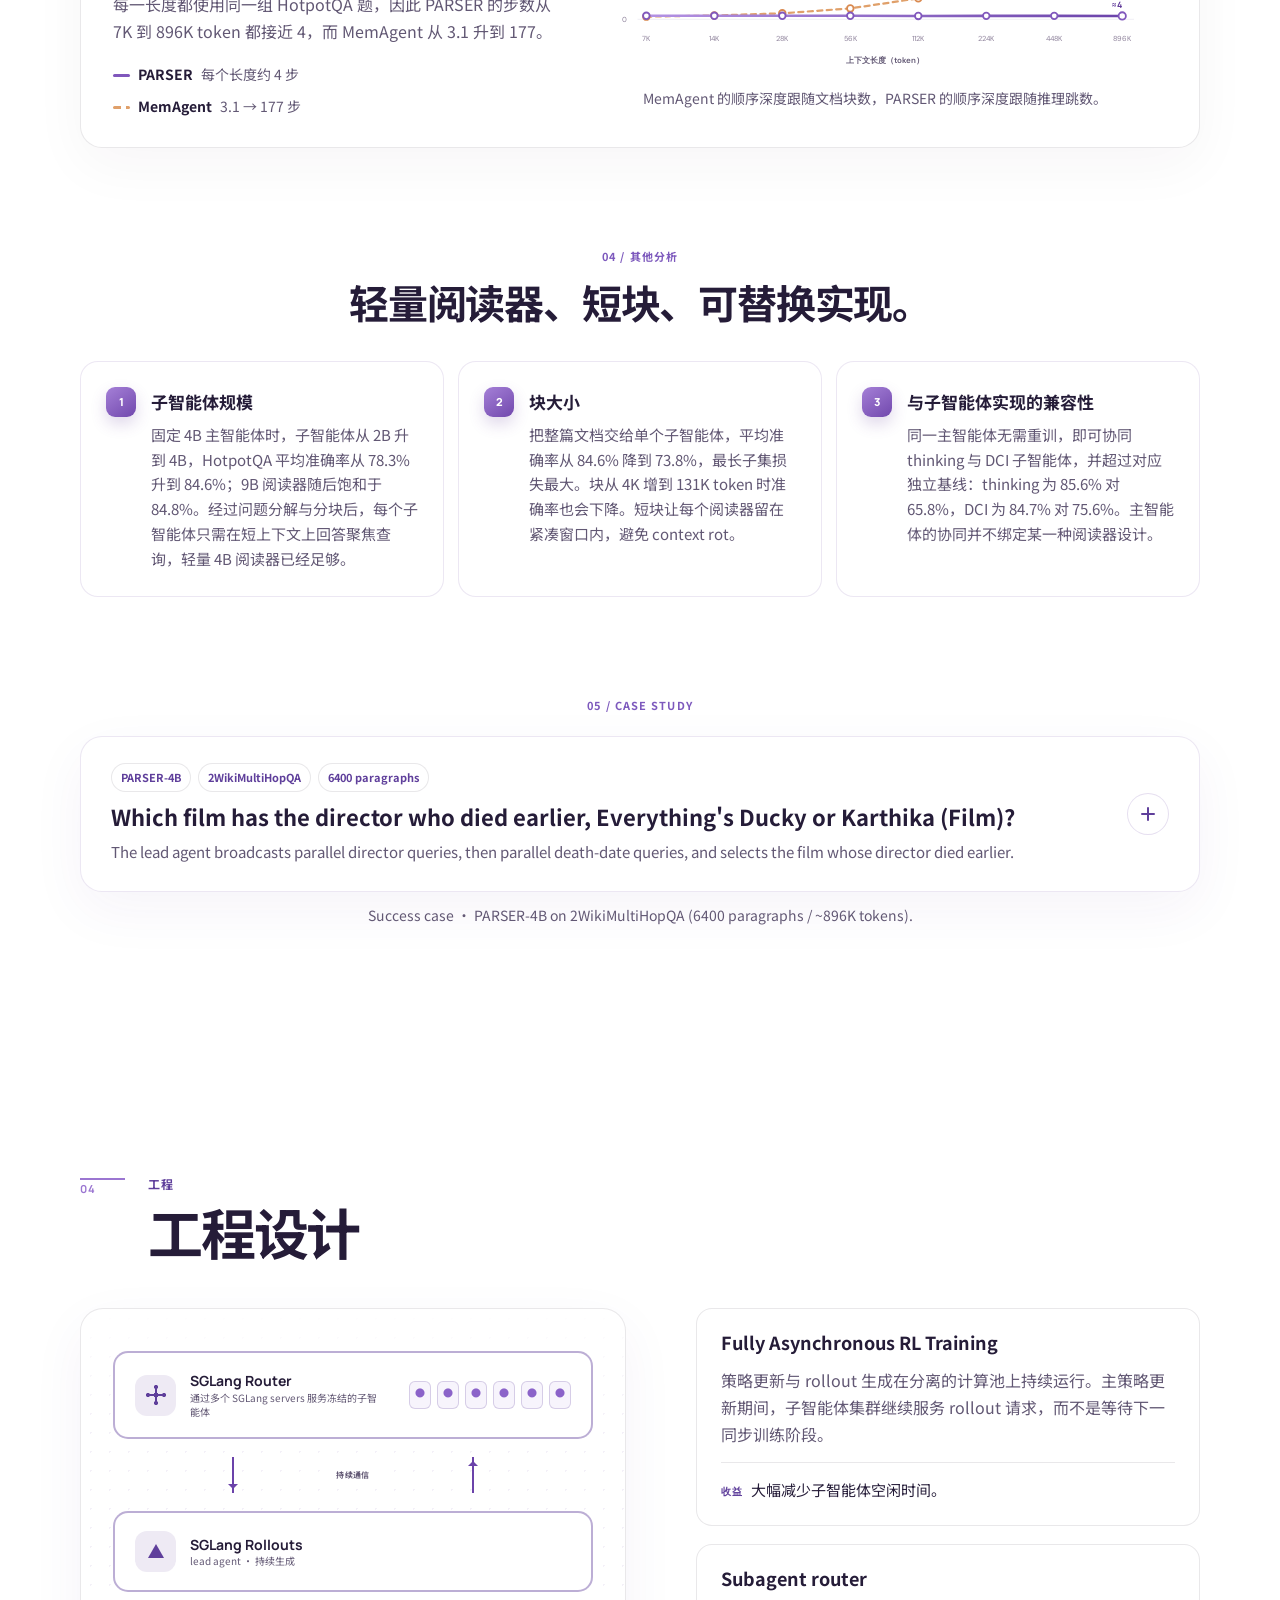
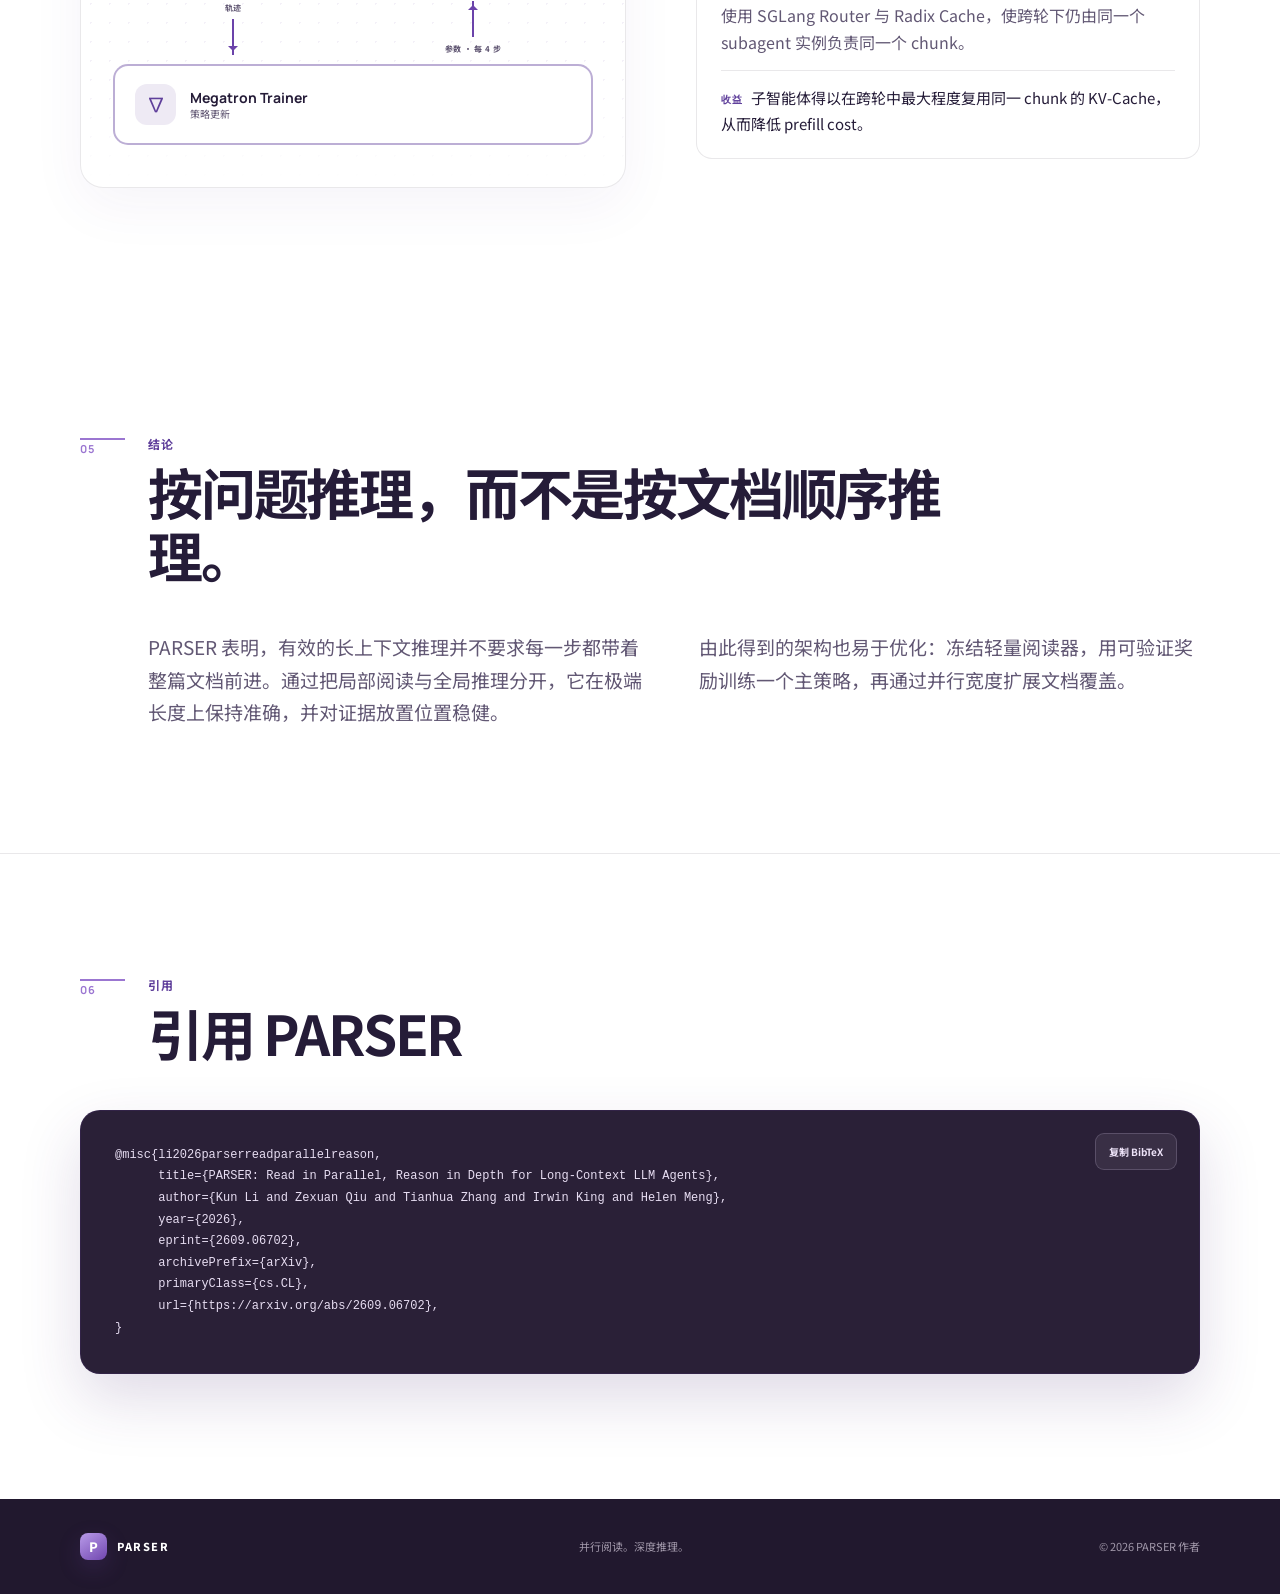
==== commit f5848a3f: "Rewrite Engineering Design as two system notes and refresh experiments copy. Co-authored-by: Cursor " ====
--- a/zh.html
+++ b/zh.html
@@ -7,7 +7,7 @@
       name="description"
       content="PARSER：并行阅读，深度推理，面向长上下文 LLM Agent。"
     />
-    <meta name="theme-color" content="#fcfbfd" />
+    <meta name="theme-color" content="#f7f4fc" />
     <title>PARSER — Long-Context LLM Agents</title>
     <link rel="alternate" hreflang="en" href="./index.html" />
     <link rel="alternate" hreflang="zh-CN" href="./zh.html" />
@@ -38,13 +38,17 @@
           <a href="#experiments">实验</a>
           <a href="#engineering">工程</a>
           <a href="#citation">引用</a>
-          <a class="lang-switch" href="./index.html" hreflang="en" lang="en">English</a>
+          <div class="lang-toggle" role="group" aria-label="语言">
+            <a href="./index.html" hreflang="en" lang="en">EN</a>
+            <a href="./zh.html" hreflang="zh-CN" lang="zh-CN" aria-current="page">中文</a>
+          </div>
         </div>
       </nav>
     </header>
 
     <main id="top">
-      <section class="hero shell">
+      <section class="hero">
+        <div class="shell">
         <h1 class="fade-in delay-1">
           <span class="parser-word">PARSER</span>
           <span class="title-rest">Read in Parallel, Reason in Depth for Long-Context LLM Agents</span>
@@ -89,6 +93,7 @@
           <div><strong>+12.0</strong><span>在 896K 上提升</span></div>
           <div><strong>11×</strong><span>更低延迟</span></div>
         </div>
+        </div>
       </section>
 
       <section id="introduction" class="section shell">
@@ -236,10 +241,22 @@
             <p>
               <strong>Full-context</strong> 直接把问题与整篇文档送入一次模型调用，不做分块，也不用外部记忆。
             </p>
-            <p>
-              <strong>MemAgent</strong> 顺序阅读文档块，反复把当前块与上一状态压缩成定长文本记忆，再据此给出最终答案。
-            </p>
-          </div>
+            <div class="baseline-stack">
+              <p>
+                <strong>MemAgent</strong> 顺序阅读文档块，反复把当前块与上一状态压缩成定长文本记忆，再据此给出最终答案。
+              </p>
+              <p>
+                <strong>ReMemR1</strong> 建立在这一 sequential memory 流程上，并增加 callback 模块以检索更早的记忆状态，使后续更新中被覆盖的信息仍可被找回。
+              </p>
+            </div>
+          </div>
+        </div>
+
+        <div class="eval-setting">
+          <span class="mini-label">评测设置</span>
+          <p>
+            每个测试问题保留其黄金支持段落，再用 Wikipedia 干扰段落填充到目标长度。八列对应 50、100、200、400、800、1600、3200 与 6400 段，约 7K–896K token。同一组 128 道题在每个长度上复用，因此比较隔离的是文档长度，而不是题目难度。
+          </p>
         </div>
 
         <div class="results-table-card">
@@ -471,6 +488,9 @@
             证据放置变化时，sequential methods 准确率大幅波动。PARSER 保持稳定，因为每个块都能在不断演化的查询下被再次访问。
           </figcaption>
         </figure>
+        <p class="analysis-summary">
+          综合来看，这些实验揭示了 sequential memory agents 同一结构瓶颈的三种表现。三种失效都来自容量受限、按文档顺序进行的循环压缩。相比之下，PARSER 在每一推理轮让全部子智能体在同一问题条件化查询下并发检查各自块，并随查询演化再次访问它们。这种位置对称的访问把逻辑推理从证据的物理位置、顺序与距离中解耦，从而在三项控制上保持稳健。
+        </p>
 
         <div class="subsection-heading">
           <span>03 / 推理效率</span>
@@ -863,46 +883,60 @@
           <div class="section-heading">
             <span class="section-number">04</span>
             <div>
-              <p class="kicker">工程设计</p>
-              <h2>完全异步的强化学习训练</h2>
+              <p class="kicker">工程</p>
+              <h2>工程设计</h2>
             </div>
           </div>
 
           <div class="engineering-layout">
             <div class="pipeline">
+              <div class="pipeline-node router-node">
+                <span class="node-icon router-icon" aria-hidden="true"></span>
+                <div><strong>SGLang Router</strong><small>通过多个 SGLang servers 服务冻结的子智能体</small></div>
+                <div class="router-servers" aria-hidden="true">
+                  <i></i><i></i><i></i><i></i><i></i><i></i>
+                </div>
+              </div>
+              <div class="pipeline-exchange comm-link">
+                <div class="flow-item down"><i></i></div>
+                <span>持续通信</span>
+                <div class="flow-item up"><i></i></div>
+              </div>
               <div class="pipeline-node rollout-node">
-                <span class="node-icon">↯</span>
-                <div><strong>SGLang Rollouts</strong><small>持续生成</small></div>
-              </div>
-              <div class="pipeline-flow">
-                <span>轨迹</span><i></i><span>参数</span>
+                <span class="node-icon rollout-icon" aria-hidden="true"></span>
+                <div><strong>SGLang Rollouts</strong><small>lead agent · 持续生成</small></div>
+              </div>
+              <div class="pipeline-exchange">
+                <div class="flow-item down">
+                  <span>轨迹</span>
+                  <i></i>
+                </div>
+                <div class="flow-item up">
+                  <i></i>
+                  <span>参数 · 每 4 步</span>
+                </div>
               </div>
               <div class="pipeline-node trainer-node">
                 <span class="node-icon">∇</span>
-                <div><strong>Megatron Trainer</strong><small>持续策略更新</small></div>
-              </div>
-              <div class="subagent-cluster">
-                <span class="cluster-label">SGLang Model Gateway</span>
-                <div class="cluster-gpus">
-                  <i></i><i></i><i></i><i></i><i></i>
-                  <i></i><i></i><i></i><i></i><i></i>
-                </div>
-                <p>持续服务冻结的子智能体</p>
+                <div><strong>Megatron Trainer</strong><small>策略更新</small></div>
               </div>
             </div>
 
             <div class="engineering-copy">
-              <div class="idle-highlight">
-                <span>关键系统收益</span>
-                <strong>大幅减少子智能体空闲时间</strong>
-              </div>
-              <p>
-                策略更新与 rollout 生成在分离的计算池上持续运行。主策略更新期间，子智能体集群继续服务 rollout 请求，而不是等待下一同步训练阶段。
-              </p>
-              <ul class="check-list">
-                <li><span>✓</span><div><strong>资源解耦</strong>Rollout 与 actor 训练异步进行。</div></li>
-                <li><span>✓</span><div><strong>Cache-aware routing</strong>SGLang Router 与 Radix Cache 允许子智能体在跨轮中最大程度复用同一个 chunk 所对应的 KV-Cache。</div></li>
-              </ul>
+              <article class="eng-point">
+                <h3>Fully Asynchronous RL Training</h3>
+                <p>
+                  策略更新与 rollout 生成在分离的计算池上持续运行。主策略更新期间，子智能体集群继续服务 rollout 请求，而不是等待下一同步训练阶段。
+                </p>
+                <p class="eng-benefit"><span>收益</span>大幅减少子智能体空闲时间。</p>
+              </article>
+              <article class="eng-point">
+                <h3>Subagent router</h3>
+                <p>
+                  使用 SGLang Router 与 Radix Cache，使跨轮下仍由同一个 subagent 实例负责同一个 chunk。
+                </p>
+                <p class="eng-benefit"><span>收益</span>子智能体得以在跨轮中最大程度复用同一 chunk 的 KV-Cache，从而降低 prefill cost。</p>
+              </article>
             </div>
           </div>
         </div>
--- a/styles.css
+++ b/styles.css
@@ -4,15 +4,15 @@
   --purple: #7d59bd;
   --purple-deep: #5f3f9b;
   --purple-light: #b99ae9;
-  --page: #fcfbfd;
-  --surface: #f4f2f8;
-  --surface-2: #ece8f2;
-  --lavender: #eae6f1;
-  --lavender-pale: #f7f6fa;
-  --lilac: #e2dee9;
+  --page: #fff;
+  --surface: #fff;
+  --surface-2: #f5f5f6;
+  --lavender: #eeeaf4;
+  --lavender-pale: #fff;
+  --lilac: #f0eef3;
   --white: #fff;
-  --line: rgba(92, 61, 146, 0.08);
-  --shadow: 0 18px 50px rgba(76, 44, 128, 0.06);
+  --line: rgba(40, 32, 55, 0.1);
+  --shadow: 0 18px 50px rgba(40, 32, 55, 0.05);
   --sans: "DM Sans", system-ui, sans-serif;
   --display: "Manrope", "DM Sans", system-ui, sans-serif;
 }
@@ -28,23 +28,11 @@
 body {
   margin: 0;
   color: var(--ink);
-  background: var(--page);
+  background: #fff;
   font-family: var(--sans);
   font-size: 18px;
   line-height: 1.7;
   overflow-x: hidden;
-}
-
-body::before {
-  content: "";
-  position: fixed;
-  inset: 0;
-  z-index: -2;
-  background:
-    linear-gradient(rgba(106, 72, 166, 0.014) 1px, transparent 1px),
-    linear-gradient(90deg, rgba(106, 72, 166, 0.014) 1px, transparent 1px);
-  background-size: 48px 48px;
-  pointer-events: none;
 }
 
 a {
@@ -95,15 +83,15 @@
   position: sticky;
   top: 0;
   z-index: 30;
-  background: rgba(252, 251, 253, 0.86);
+  background: transparent;
   border-bottom: 1px solid transparent;
-  backdrop-filter: blur(18px);
-  transition: border-color 200ms ease, box-shadow 200ms ease;
+  transition: background 200ms ease, border-color 200ms ease, box-shadow 200ms ease;
 }
 
 .site-header.scrolled {
-  border-color: var(--line);
-  box-shadow: 0 10px 35px rgba(67, 42, 108, 0.06);
+  background: #f7f4fc;
+  border-color: rgba(40, 32, 55, 0.06);
+  box-shadow: 0 10px 35px rgba(40, 32, 55, 0.04);
 }
 
 .nav {
@@ -171,23 +159,44 @@
   transform: scaleX(1);
 }
 
-.lang-switch {
-  padding: 6px 13px !important;
-  color: var(--purple-deep);
+.lang-toggle {
+  display: inline-flex;
+  align-items: center;
+  padding: 3px;
   border: 1px solid rgba(99, 60, 159, 0.14);
   border-radius: 999px;
-  background: var(--surface);
-  letter-spacing: 0.04em;
-}
-
-.lang-switch::after {
+  background: #f3f0f8;
+  gap: 2px;
+}
+
+.lang-toggle a {
+  padding: 6px 13px !important;
+  border-radius: 999px;
+  color: #6d6d76;
+  font-size: 13px;
+  font-weight: 700;
+  line-height: 1.2;
+  letter-spacing: 0;
+}
+
+.lang-toggle a::after {
   display: none !important;
 }
 
-.lang-switch:hover,
-.lang-switch.active {
-  color: var(--purple-deep);
-  background: var(--surface-2);
+.lang-toggle a:hover,
+.lang-toggle a.active {
+  color: #3f3f46;
+}
+
+.lang-toggle a[aria-current="page"] {
+  color: #fff;
+  background: var(--purple-deep);
+  box-shadow: 0 4px 10px rgba(95, 63, 155, 0.28);
+}
+
+.lang-toggle a[aria-current="page"]:hover,
+.lang-toggle a[aria-current="page"].active {
+  color: #fff;
 }
 
 html[lang="zh-CN"] body {
@@ -215,8 +224,13 @@
 }
 
 .hero {
-  padding-top: 88px;
+  margin-top: -72px;
+  padding: 160px 0 92px;
   text-align: center;
+  background:
+    radial-gradient(ellipse at 8% 0%, rgba(214, 190, 255, 0.32), transparent 46%),
+    radial-gradient(ellipse at 92% 6%, rgba(194, 166, 241, 0.18), transparent 40%),
+    linear-gradient(180deg, #f7f4fc 0%, #f7f4fc 28%, #fbf9fd 62%, #fff 100%);
 }
 
 .eyebrow {
@@ -760,8 +774,8 @@
 }
 
 .section-tint {
-  background: linear-gradient(180deg, rgba(244, 242, 248, 0.72), rgba(250, 249, 252, 0.4));
-  border-block: 1px solid rgba(103, 67, 158, 0.05);
+  background: #fff;
+  border-block: 1px solid rgba(40, 32, 55, 0.06);
 }
 
 .paper-figure {
@@ -785,6 +799,17 @@
   border-top: 1px solid var(--line);
   font-size: 15px;
   text-align: center;
+}
+
+.analysis-summary {
+  margin: 22px 0 0;
+  padding: 22px 26px;
+  color: var(--ink-soft);
+  border: 1px solid var(--line);
+  border-radius: 16px;
+  background: #fff;
+  font-size: 16px;
+  line-height: 1.75;
 }
 
 .workflow-figure {
@@ -865,7 +890,7 @@
   gap: 20px;
   border: 1px solid rgba(111, 72, 171, 0.14);
   border-radius: 17px;
-  background: linear-gradient(100deg, var(--surface), var(--surface-2));
+  background: #fff;
 }
 
 .equation-label {
@@ -929,8 +954,33 @@
   margin: 0;
 }
 
+.baseline-stack {
+  display: grid;
+  gap: 14px;
+}
+
 .baseline-note strong {
   color: var(--ink);
+}
+
+.eval-setting {
+  margin: -14px 0 34px 68px;
+  padding: 17px 19px 19px;
+  color: var(--ink-soft);
+  border-left: 3px solid #b599d9;
+  border-radius: 0 10px 10px 0;
+  background: var(--surface);
+  font-size: 16px;
+}
+
+.eval-setting > .mini-label {
+  margin-bottom: 12px;
+  display: block;
+}
+
+.eval-setting p {
+  margin: 0;
+  max-width: 920px;
 }
 
 .results-table-card {
@@ -1086,9 +1136,12 @@
   border-radius: 21px;
 }
 
-.result-card.lavender { background: linear-gradient(145deg, var(--lavender-pale), var(--surface)); }
-.result-card.lilac { background: linear-gradient(145deg, var(--surface), var(--surface-2)); }
-.result-card.violet { color: var(--ink); background: linear-gradient(145deg, var(--surface-2), var(--lilac)); }
+.result-card.lavender,
+.result-card.lilac,
+.result-card.violet {
+  color: var(--ink);
+  background: #fff;
+}
 
 .result-card p {
   margin: 0;
@@ -1138,8 +1191,8 @@
   align-items: center;
   border: 1px solid rgba(99, 60, 159, 0.14);
   border-radius: 22px;
-  background: linear-gradient(145deg, var(--lavender-pale), var(--surface-2));
-  box-shadow: 0 18px 55px rgba(76, 44, 128, 0.05);
+  background: #fff;
+  box-shadow: 0 18px 55px rgba(40, 32, 55, 0.04);
 }
 
 .delta-showcase-copy h3 {
@@ -1235,7 +1288,7 @@
   gap: 15px;
   border: 1px solid rgba(99, 60, 159, 0.12);
   border-radius: 18px;
-  background: linear-gradient(145deg, var(--lavender-pale), var(--surface));
+  background: #fff;
 }
 
 .analysis-index {
@@ -1482,7 +1535,7 @@
   flex-wrap: wrap;
   gap: 10px;
   border-radius: 12px;
-  background: linear-gradient(135deg, var(--surface-2), var(--lilac));
+  background: var(--surface-2);
 }
 
 .case-answer code {
@@ -1510,7 +1563,7 @@
   gap: 36px;
   border: 1px solid rgba(99, 60, 159, 0.12);
   border-radius: 20px;
-  background: linear-gradient(145deg, var(--lavender-pale), var(--surface-2));
+  background: #fff;
 }
 
 .latency-protocol-lead h4 {
@@ -1554,13 +1607,15 @@
   display: grid;
   grid-template-columns: 1.04fr 0.96fr;
   gap: 70px;
-  align-items: center;
+  align-items: start;
 }
 
 .pipeline {
   min-height: 430px;
-  padding: 42px;
+  padding: 42px 32px;
   position: relative;
+  display: flex;
+  flex-direction: column;
   border: 1px solid var(--line);
   border-radius: 23px;
   background: var(--surface);
@@ -1584,9 +1639,10 @@
   gap: 14px;
   position: relative;
   z-index: 2;
-  border: 1px solid var(--line);
+  border: 2px solid rgba(95, 63, 155, 0.42);
   border-radius: 15px;
-  background: var(--lavender-pale);
+  background: #fff;
+  min-height: 78px;
 }
 
 .node-icon {
@@ -1610,167 +1666,165 @@
 .pipeline-node strong { font: 700 14px/1.4 var(--display); }
 .pipeline-node small { color: var(--ink-soft); font-size: 10px; }
 
-.pipeline-flow {
-  height: 56px;
-  display: flex;
+.router-node > div:first-of-type {
+  min-width: 0;
+  flex: 0 1 auto;
+}
+
+.rollout-icon::before {
+  content: "";
+  width: 0;
+  height: 0;
+  border-left: 8px solid transparent;
+  border-right: 8px solid transparent;
+  border-bottom: 14px solid var(--purple-deep);
+}
+
+.router-icon::before {
+  content: "";
+  width: 20px;
+  height: 20px;
+  background:
+    radial-gradient(circle at 50% 50%, var(--purple-deep) 2.6px, transparent 2.8px),
+    radial-gradient(circle at 50% 2px, var(--purple-deep) 2px, transparent 2.2px),
+    radial-gradient(circle at 50% 18px, var(--purple-deep) 2px, transparent 2.2px),
+    radial-gradient(circle at 2px 50%, var(--purple-deep) 2px, transparent 2.2px),
+    radial-gradient(circle at 18px 50%, var(--purple-deep) 2px, transparent 2.2px),
+    linear-gradient(var(--purple-deep), var(--purple-deep)) 50% 4px / 2px 12px no-repeat,
+    linear-gradient(90deg, var(--purple-deep), var(--purple-deep)) 4px 50% / 12px 2px no-repeat;
+}
+
+.router-servers {
+  display: flex;
+  flex-wrap: nowrap;
+  justify-content: flex-end;
+  gap: 6px;
+  margin-left: auto;
+  padding-left: 12px;
+}
+
+.router-servers i {
+  width: 22px;
+  height: 28px;
+  border: 1px solid rgba(95, 63, 155, 0.22);
+  border-radius: 6px;
+  background:
+    radial-gradient(circle at 50% 42%, #8b63c9 0 4px, transparent 5px),
+    #f7f4fc;
+}
+
+.pipeline-exchange {
+  display: grid;
+  grid-template-columns: 1fr 1fr;
+  min-height: 72px;
+  position: relative;
+  z-index: 2;
+}
+
+.flow-item {
+  display: flex;
+  flex-direction: column;
   align-items: center;
   justify-content: center;
-  gap: 10px;
+  gap: 5px;
+  color: var(--ink-soft);
+  font-size: 8px;
+  font-weight: 700;
+  letter-spacing: 0.04em;
+  text-transform: uppercase;
+  text-align: center;
+}
+
+.flow-item i {
+  width: 2px;
+  height: 36px;
   position: relative;
-  z-index: 2;
-  color: var(--ink-soft);
-  font-size: 8px;
-  text-transform: uppercase;
-}
-
-.pipeline-flow i {
-  width: 1px;
-  height: 45px;
-  position: relative;
-  background: linear-gradient(#b998e0, #7952ac);
-}
-
-.pipeline-flow i::before,
-.pipeline-flow i::after {
+  background: #6b43aa;
+}
+
+.flow-item i::after {
   content: "";
   position: absolute;
-  left: -2px;
-  border: 3px solid transparent;
-}
-
-.pipeline-flow i::before { top: -1px; border-bottom-color: #b998e0; }
-.pipeline-flow i::after { bottom: -1px; border-top-color: #7952ac; }
-
-.subagent-cluster {
-  margin-top: 34px;
-  padding: 16px;
-  position: relative;
-  z-index: 2;
-  border: 1px dashed rgba(99, 60, 159, 0.18);
-  border-radius: 14px;
+  left: -4px;
+  border: 5px solid transparent;
+}
+
+.flow-item.down i::after {
+  bottom: -1px;
+  border-top-color: #6b43aa;
+}
+
+.flow-item.up i::after {
+  top: -1px;
+  border-bottom-color: #6b43aa;
+}
+
+.comm-link > span {
+  position: absolute;
+  left: 50%;
+  top: 50%;
+  z-index: 1;
+  padding: 0 8px;
+  color: var(--ink-soft);
+  background: var(--surface);
+  font-size: 8px;
+  font-weight: 700;
+  letter-spacing: 0.04em;
+  text-transform: uppercase;
   text-align: center;
-}
-
-.cluster-label {
-  color: var(--purple);
-  font-size: 9px;
-  font-weight: 700;
-  letter-spacing: 0.08em;
-  text-transform: uppercase;
-}
-
-.cluster-gpus {
-  margin: 12px auto 8px;
-  display: flex;
-  justify-content: center;
-  gap: 6px;
-}
-
-.cluster-gpus i {
-  width: 23px;
-  height: 30px;
-  border: 1px solid rgba(99, 60, 159, 0.14);
-  border-radius: 4px;
-  background:
-    radial-gradient(circle at 50% 42%, #b99ae9 0 4px, transparent 5px),
-    var(--lavender-pale);
-}
-
-.subagent-cluster p {
-  margin: 0;
-  color: var(--ink-soft);
-  font-size: 9px;
-}
-
-.idle-highlight {
-  margin-bottom: 24px;
-  padding: 21px 23px;
-  position: relative;
-  overflow: hidden;
+  transform: translate(-50%, -50%);
+  white-space: nowrap;
+}
+
+.engineering-copy {
+  display: grid;
+  gap: 18px;
+  align-content: start;
+}
+
+.eng-point {
+  padding: 22px 24px;
   border: 1px solid var(--line);
   border-radius: 16px;
-  background: linear-gradient(135deg, var(--lavender-pale), var(--surface-2));
-}
-
-.idle-highlight::after {
-  content: "";
-  width: 130px;
-  height: 130px;
-  position: absolute;
-  top: -76px;
-  right: -42px;
-  border-radius: 50%;
-  background: rgba(185, 154, 233, 0.12);
-}
-
-.idle-highlight span,
-.idle-highlight strong {
-  display: block;
-  position: relative;
-  z-index: 1;
-}
-
-.idle-highlight span {
+  background: #fff;
+}
+
+.eng-point h3 {
+  margin: 0 0 12px;
+  font: 700 18px/1.3 var(--display);
+}
+
+.eng-point > p {
+  margin: 0;
+  color: var(--ink-soft);
+  font-size: 16px;
+  line-height: 1.7;
+}
+
+.eng-benefit {
+  margin-top: 14px !important;
+  padding-top: 14px;
+  border-top: 1px solid var(--line);
+  color: var(--ink) !important;
+  font-size: 15px !important;
+}
+
+.eng-benefit span {
+  display: inline-block;
+  margin-right: 8px;
   color: var(--purple-deep);
-  font: 800 9px/1 var(--display);
-  letter-spacing: 0.13em;
-}
-
-.idle-highlight strong {
-  margin-top: 10px;
-  color: var(--ink);
-  font: 700 24px/1.25 var(--display);
-  letter-spacing: -0.025em;
-}
-
-.engineering-copy > p {
-  margin: 0 0 35px;
-  color: var(--ink-soft);
-  font-size: 18px;
-}
-
-.check-list {
-  margin: 0;
-  padding: 0;
-  display: grid;
-  gap: 17px;
-  list-style: none;
-}
-
-.check-list li {
-  display: flex;
-  align-items: flex-start;
-  gap: 13px;
-  color: var(--ink-soft);
-  font-size: 15px;
-}
-
-.check-list li > span {
-  width: 24px;
-  height: 24px;
-  display: grid;
-  flex: 0 0 auto;
-  place-items: center;
-  color: var(--purple-deep);
-  border: 1px solid var(--line);
-  border-radius: 50%;
-  background: var(--lavender);
-  font-size: 10px;
-}
-
-.check-list strong {
-  display: block;
-  margin-bottom: 2px;
-  color: var(--ink);
-  font-size: 13px;
+  font: 800 10px/1 var(--display);
+  letter-spacing: 0.1em;
+  text-transform: uppercase;
+  vertical-align: 1px;
 }
 
 .latency-pair-card {
   overflow: hidden;
   border: 1px solid var(--line);
   border-radius: 22px;
-  background: linear-gradient(145deg, var(--surface), var(--surface-2));
-  box-shadow: 0 18px 55px rgba(76, 44, 128, 0.05);
+  background: #fff;
+  box-shadow: 0 18px 55px rgba(40, 32, 55, 0.04);
 }
 
 .step-reason {
@@ -1985,7 +2039,7 @@
 .conclusion-grid p { margin: 0; }
 
 .citation-section {
-  background: linear-gradient(145deg, var(--lavender-pale), var(--surface));
+  background: #fff;
   border-top: 1px solid var(--line);
 }
 
@@ -2079,7 +2133,7 @@
   .nav-links.open { display: flex; }
   .nav-links a { padding: 10px 13px; }
   .nav-links a::after { display: none; }
-  .lang-switch {
+  .lang-toggle {
     margin-top: 8px;
     align-self: flex-start;
   }
@@ -2114,12 +2168,12 @@
   .analysis-setup-grid article { min-height: auto; }
   .latency-protocol { grid-template-columns: 1fr; }
   .engineering-layout { grid-template-columns: 1fr; }
-  .pipeline { max-width: 620px; width: 100%; margin-inline: auto; }
+  .pipeline { width: 100%; margin-inline: auto; }
 }
 
 @media (max-width: 720px) {
   .shell { width: min(100% - 30px, 1120px); }
-  .hero { padding-top: 60px; }
+  .hero { padding-top: 132px; }
   .hero h1 { letter-spacing: -0.03em; }
   .authors { column-gap: 16px; }
   .resource-button { min-width: calc(50% - 6px); }
@@ -2165,15 +2219,15 @@
   .equation-card { align-items: flex-start; flex-direction: column; }
   .equation-divider { display: block; width: fit-content; padding: 3px 0; transform: rotate(90deg); }
   .result-lead { margin-left: 0; align-items: flex-start; flex-direction: column; }
-  .baseline-note { margin-left: 0; }
+  .baseline-note,
+  .eval-setting { margin-left: 0; }
   .baseline-grid { grid-template-columns: 1fr; gap: 12px; }
   .results-table-heading { align-items: flex-start; flex-direction: column; gap: 9px; }
   .dataset-tags { justify-content: flex-start; }
   .delta-showcase { padding: 24px 20px; grid-template-columns: 1fr; gap: 22px; }
 
-  .pipeline { padding: 22px; }
-  .cluster-gpus { gap: 3px; }
-  .cluster-gpus i { width: 17px; height: 25px; }
+  .pipeline { padding: 22px 16px; }
+  .router-servers i:nth-child(n + 5) { display: none; }
   .step-reason { padding: 18px 18px 22px; grid-template-columns: 1fr; gap: 18px; }
   .speedup-chart-card { padding: 22px 18px 17px; }
   .speedup-chart-header { align-items: flex-start; flex-direction: column; gap: 8px; }
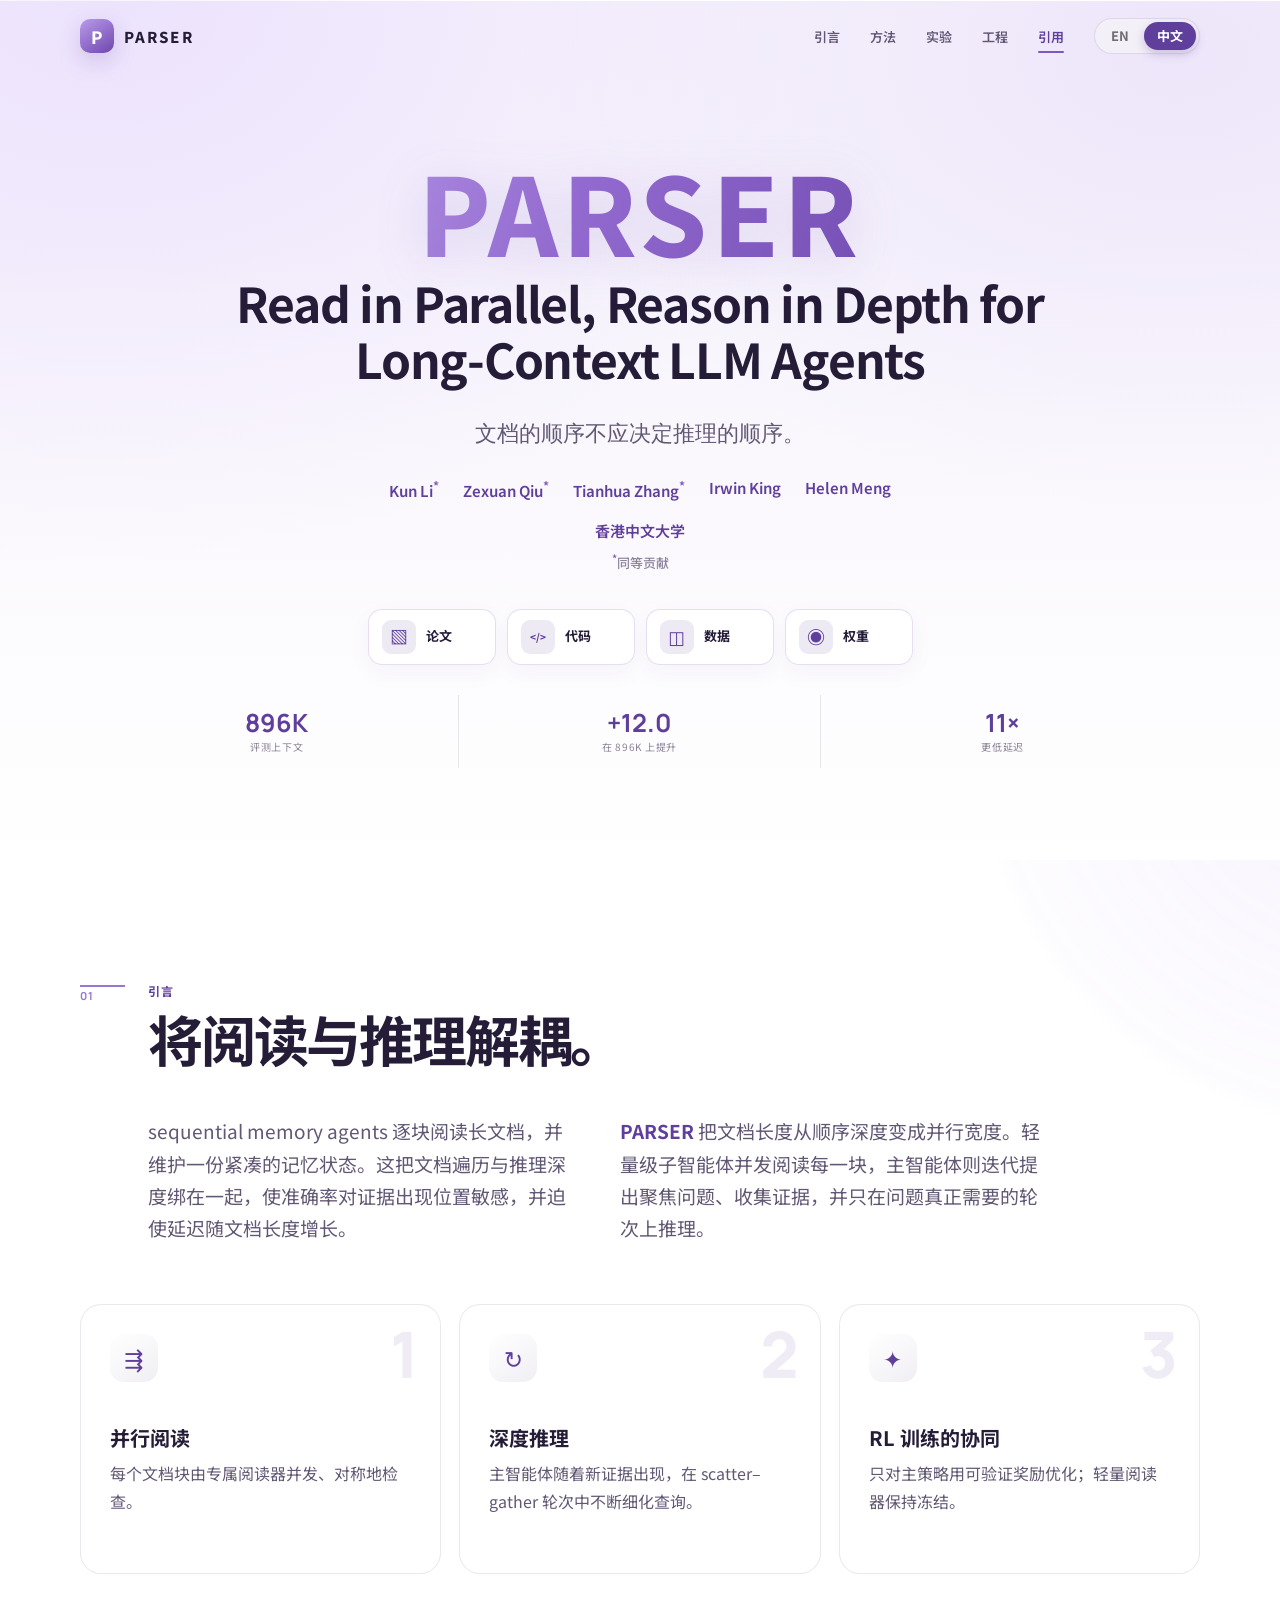
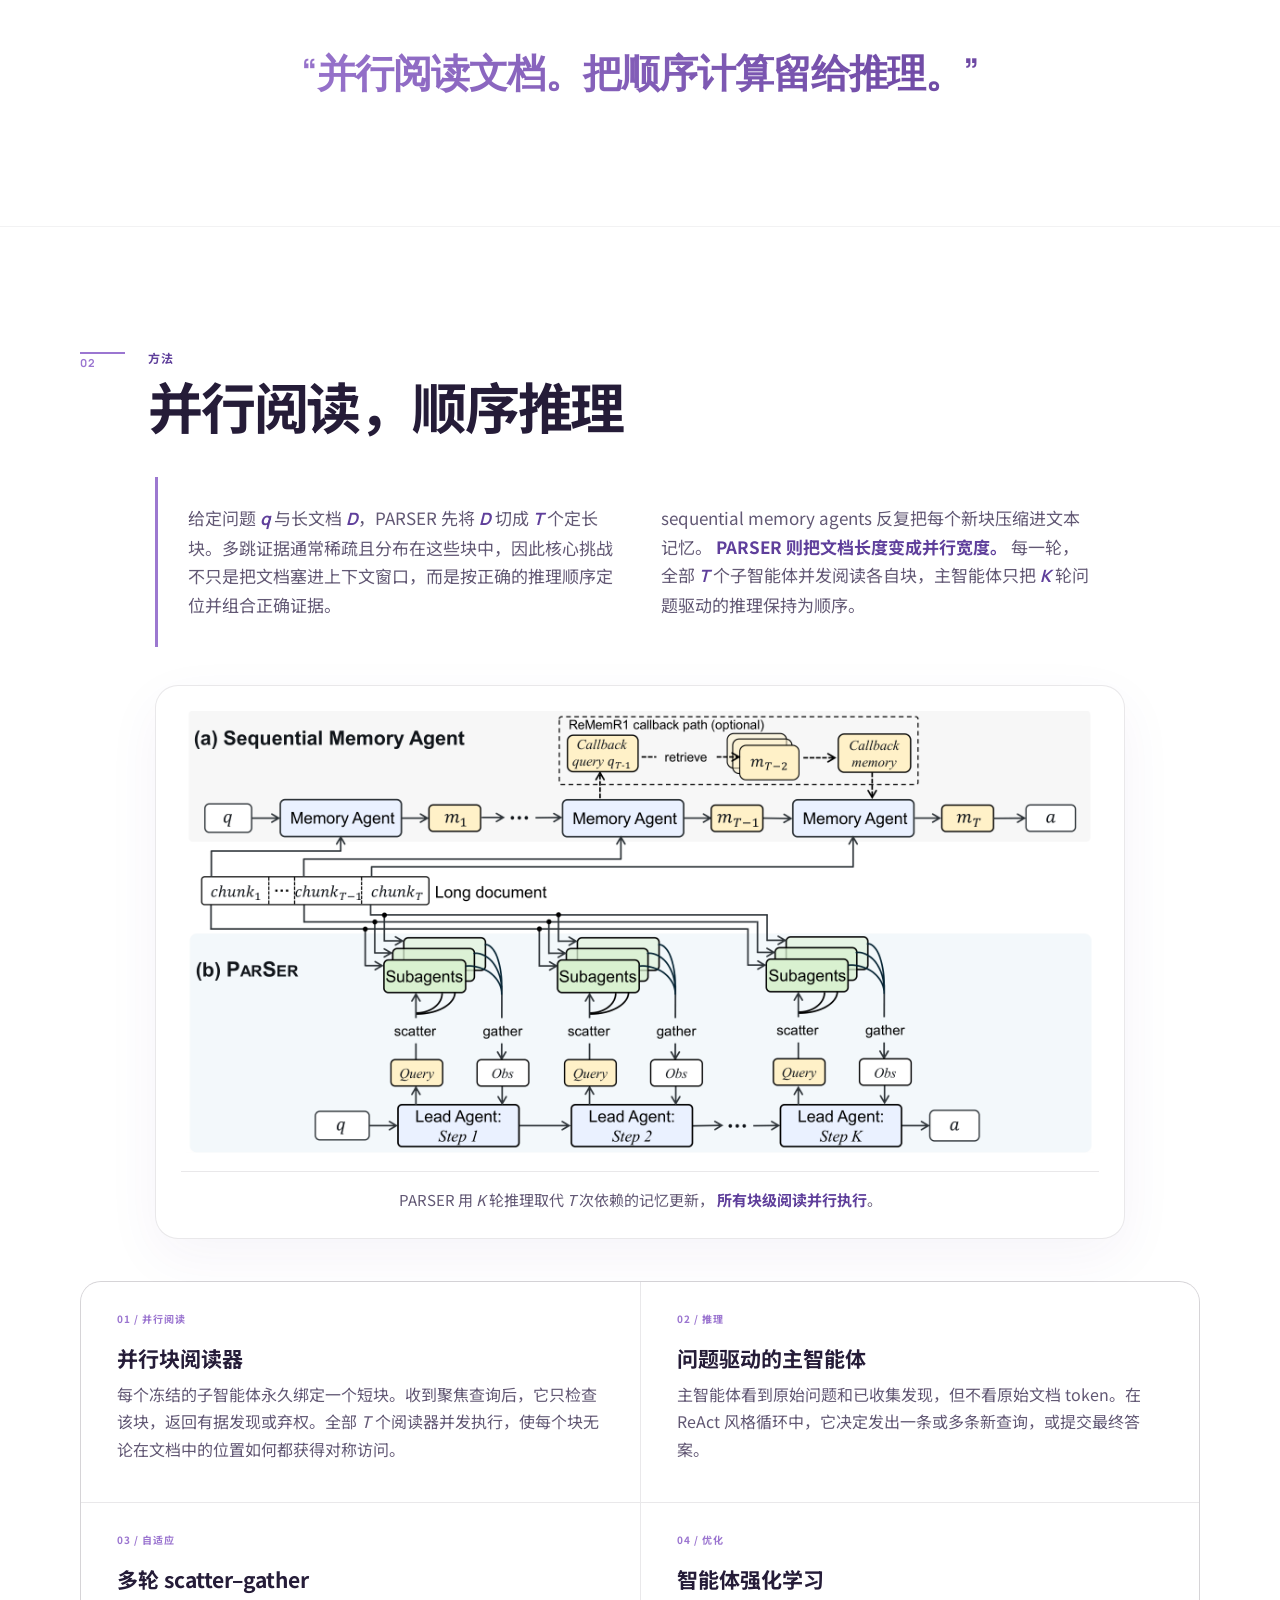
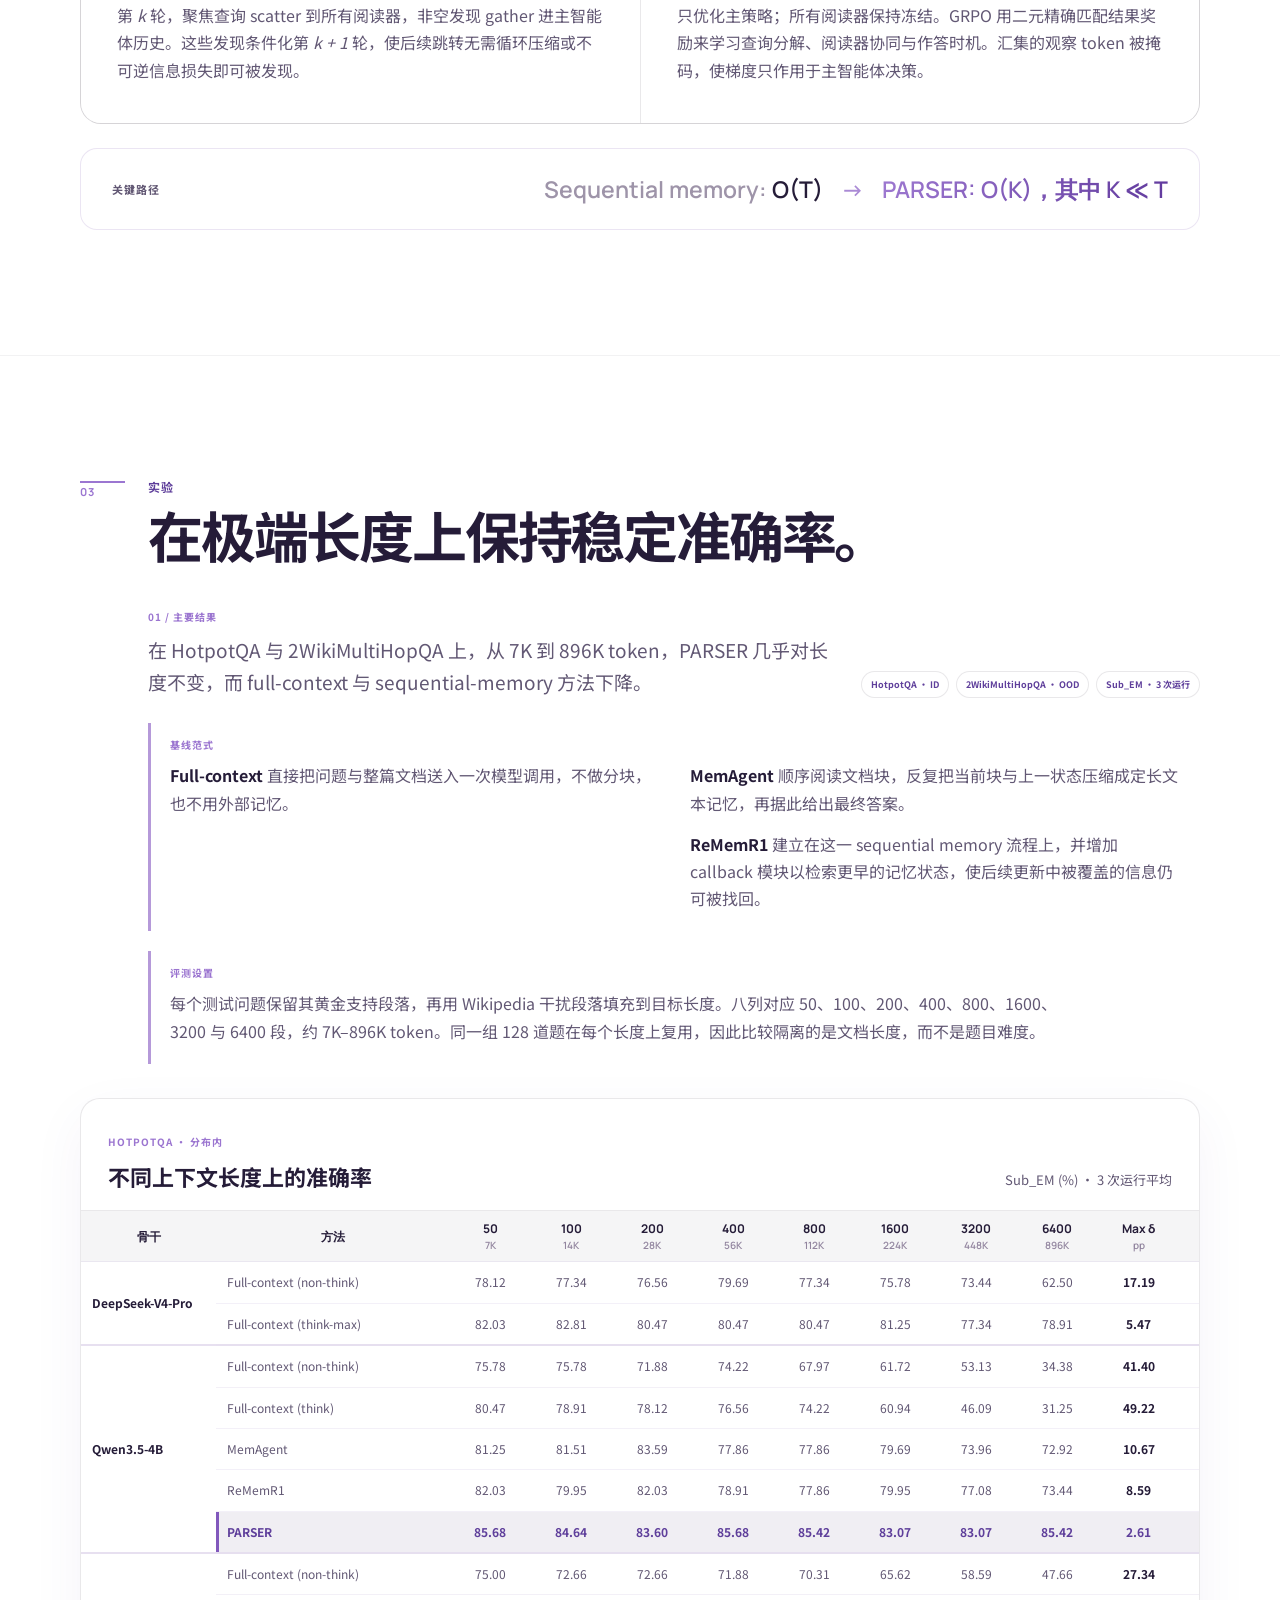
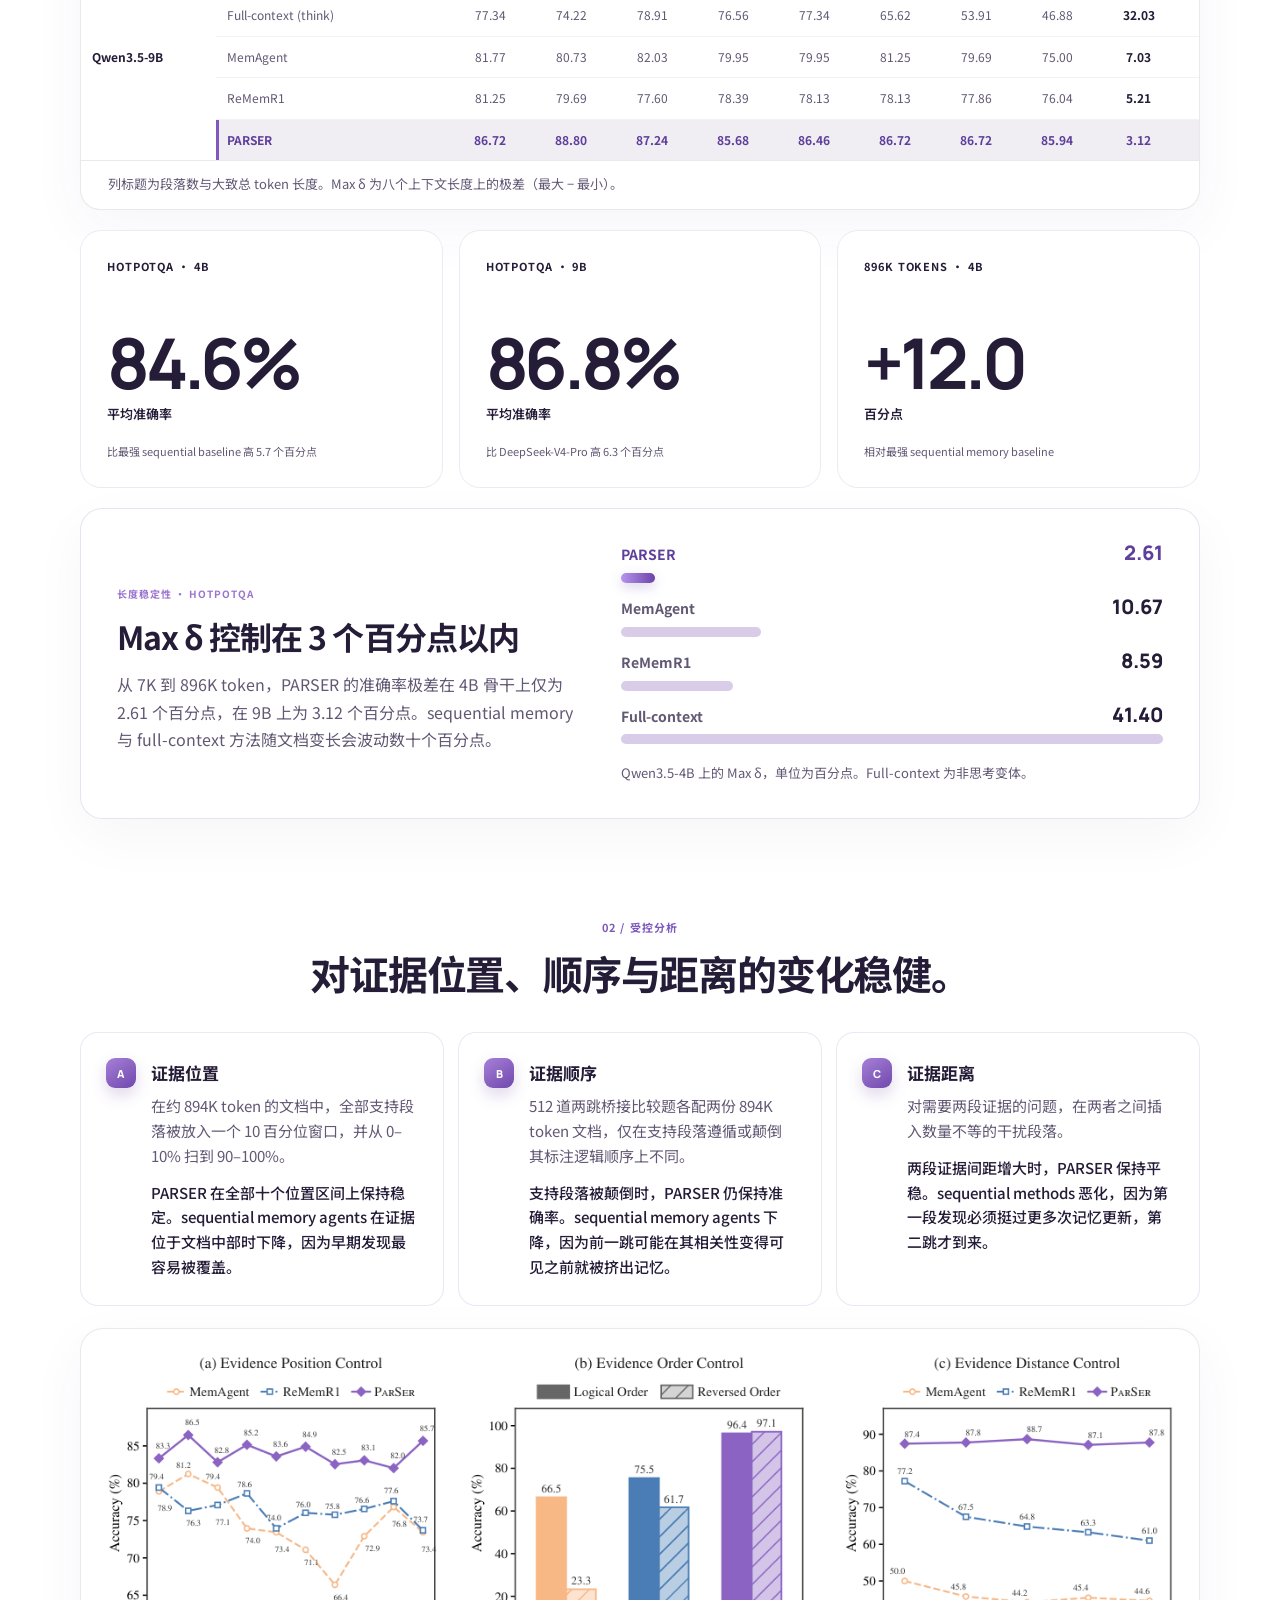
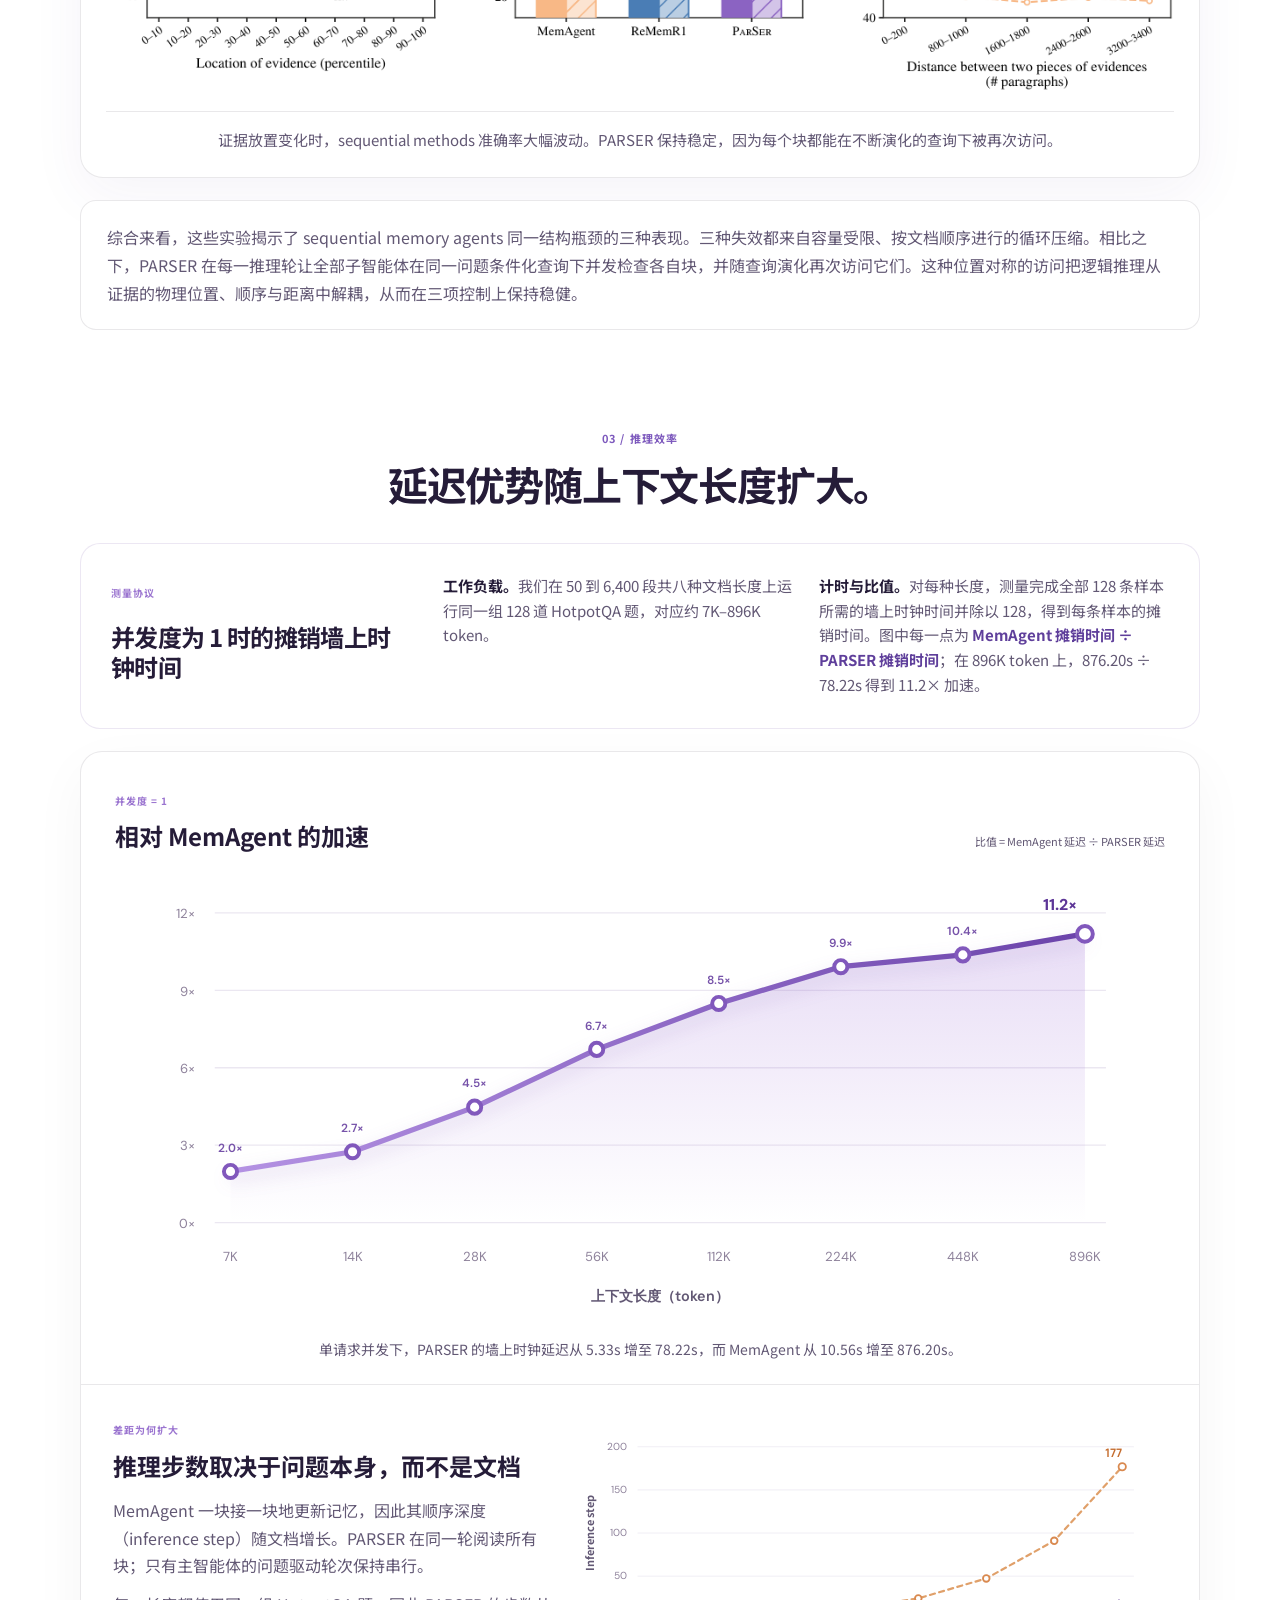
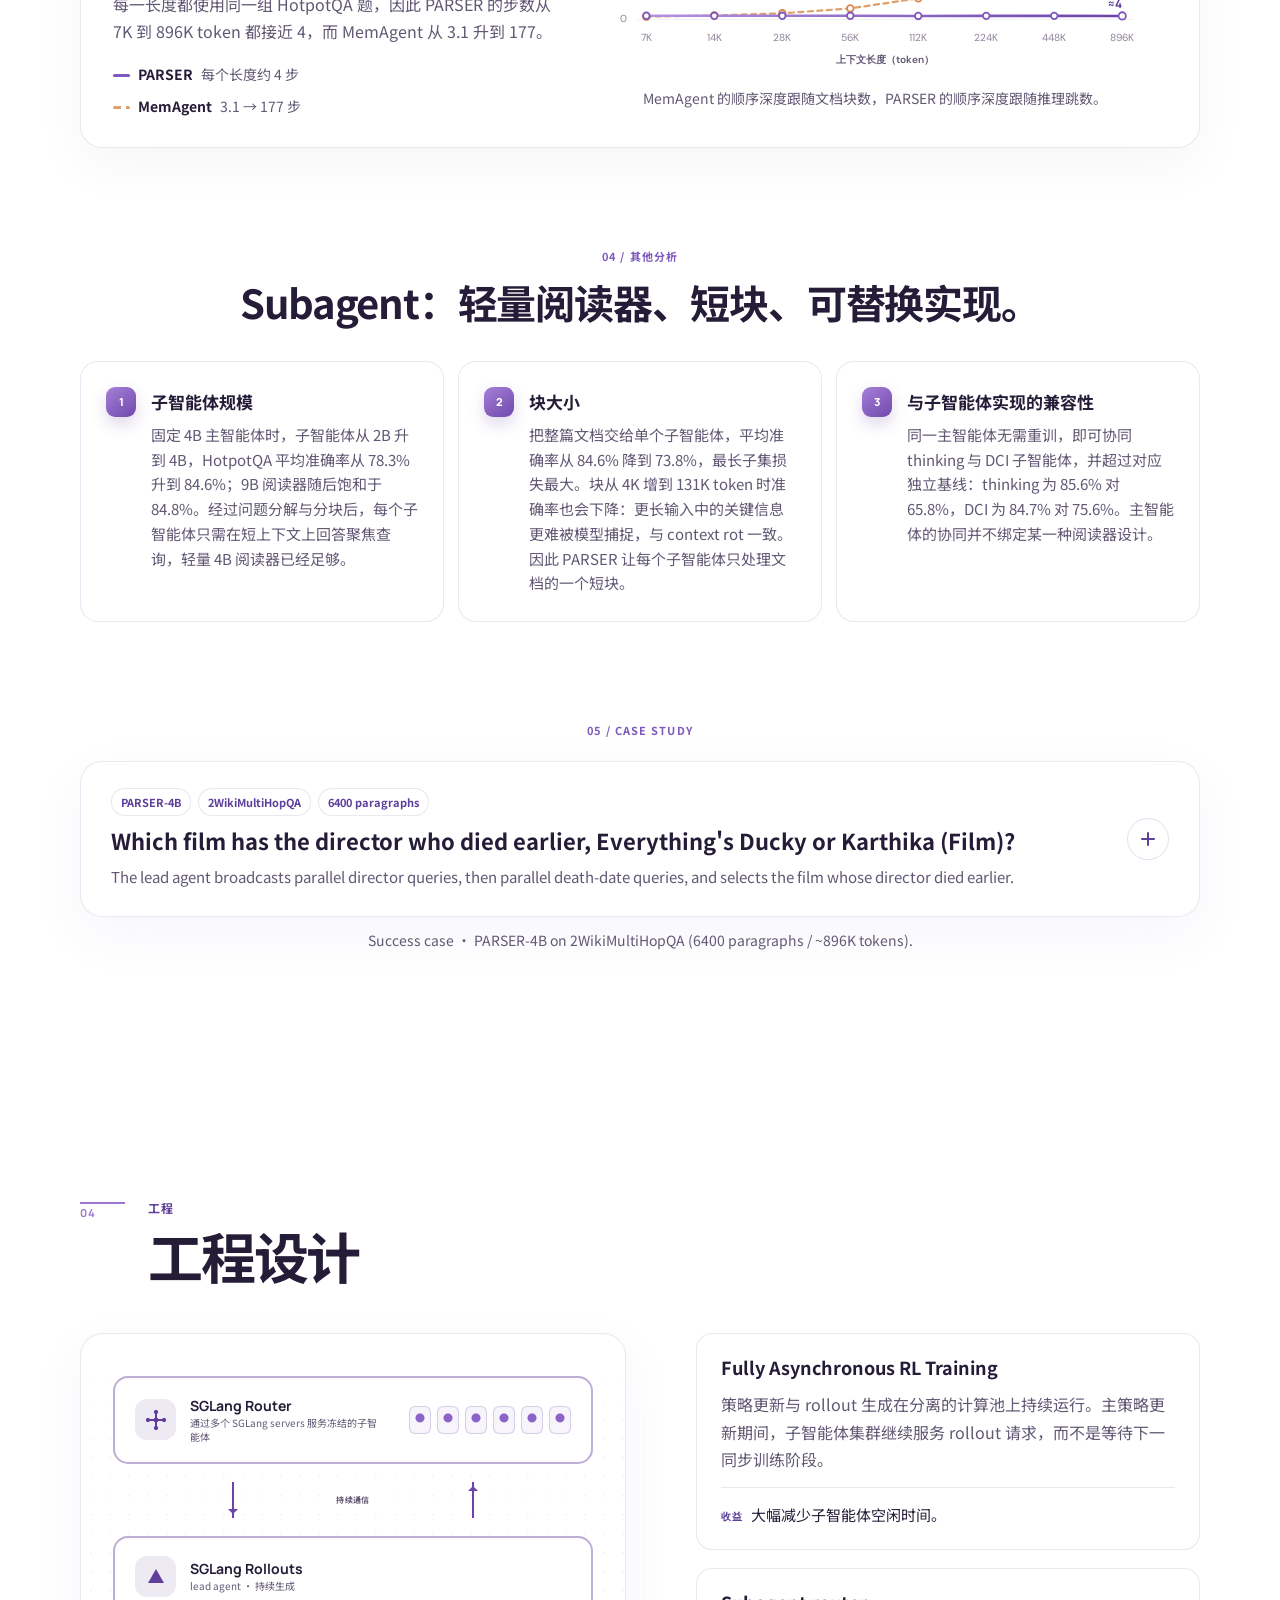
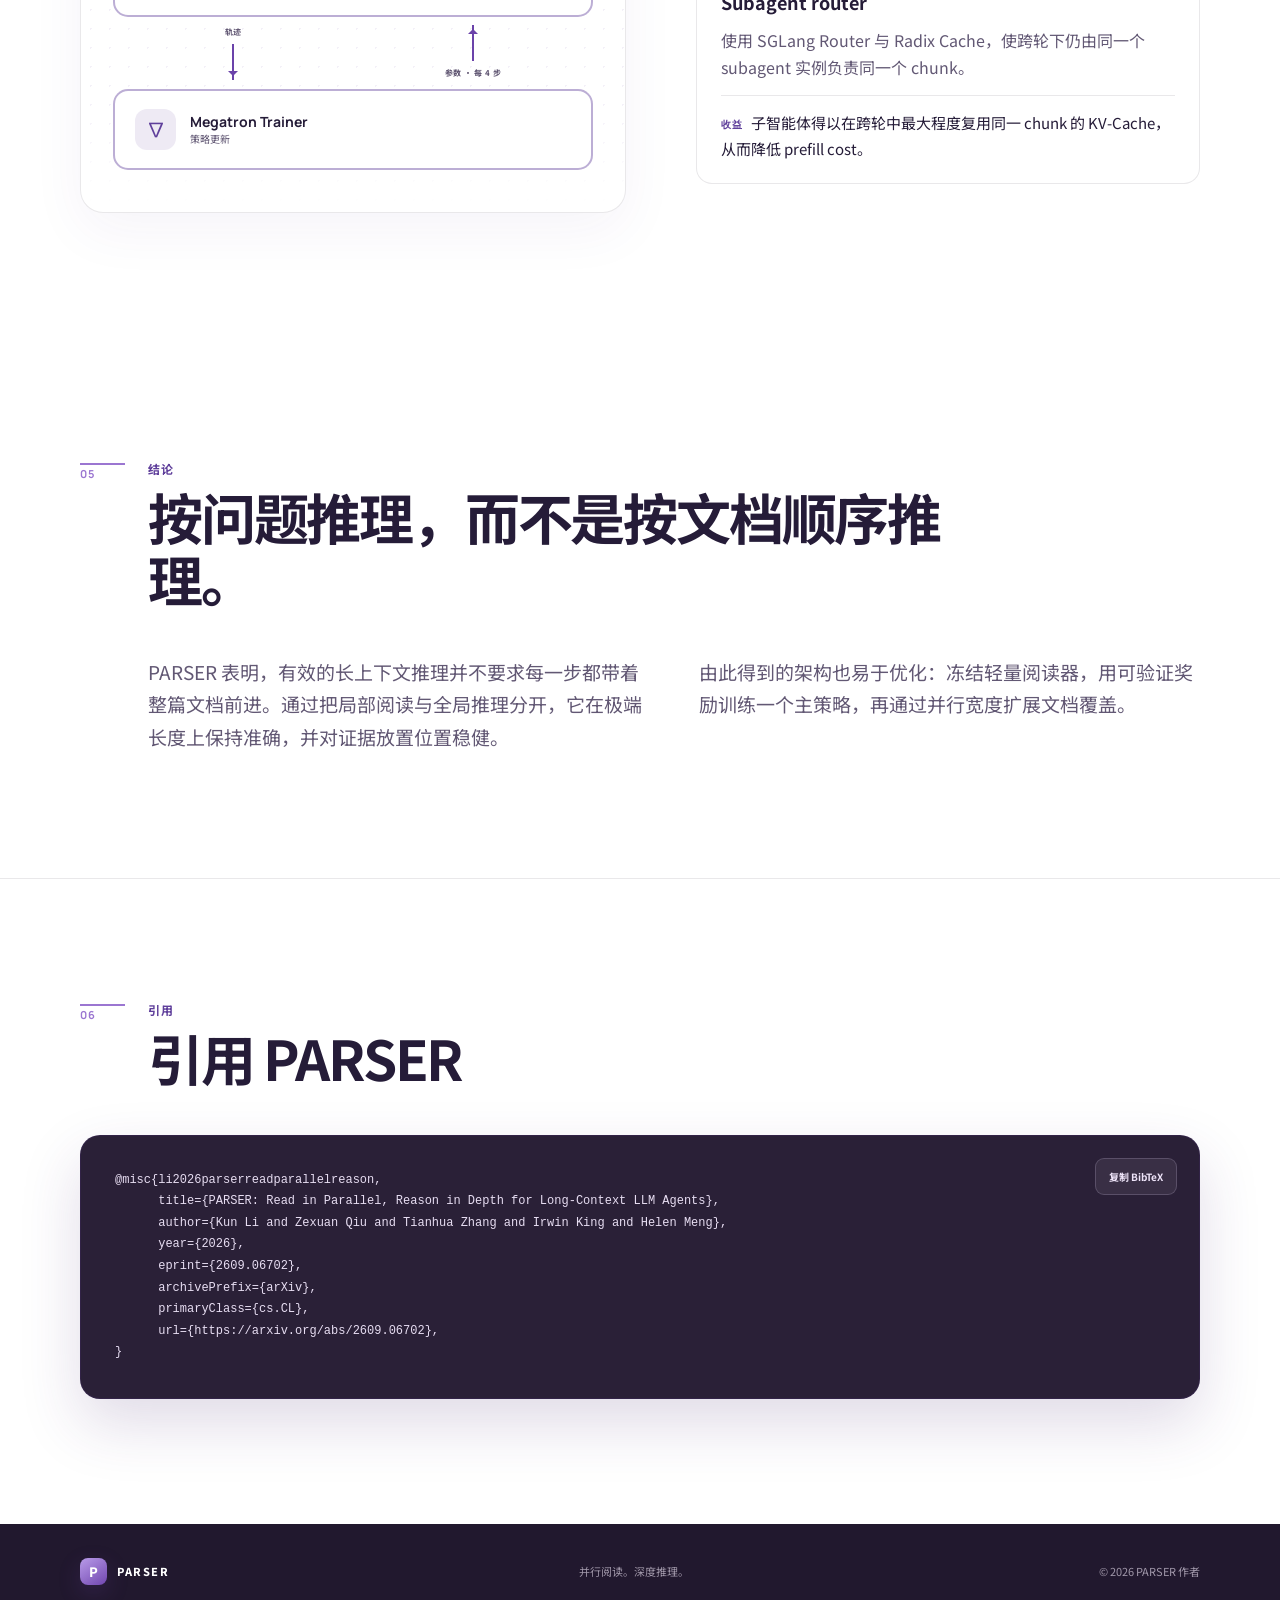
==== commit 45a04096: "Clarify inference-step and subagent analysis copy, and enlarge step-chart labels. Co-authored-by: Cu" ====
--- a/zh.html
+++ b/zh.html
@@ -603,9 +603,9 @@
           <div class="step-reason">
             <div class="step-reason-copy">
               <span class="mini-label">差距为何扩大</span>
-              <h4>推理步数留在关键路径上</h4>
-              <p>
-                MemAgent 一块接一块地更新记忆，因此其顺序深度随文档增长。PARSER 在同一轮阅读所有块；只有主智能体的问题驱动轮次保持串行。
+              <h4>推理步数取决于问题本身，而不是文档</h4>
+              <p>
+                MemAgent 一块接一块地更新记忆，因此其顺序深度（inference step）随文档增长。PARSER 在同一轮阅读所有块；只有主智能体的问题驱动轮次保持串行。
               </p>
               <p>
                 每一长度都使用同一组 HotpotQA 题，因此 PARSER 的步数从 7K 到 896K token 都接近 4，而 MemAgent 从 3.1 升到 177。
@@ -646,6 +646,7 @@
                   <text x="61" y="219">50</text>
                   <text x="61" y="278">0</text>
                 </g>
+                <text class="axis-title y-axis-title" transform="rotate(-90 16 156)" x="16" y="156">Inference step</text>
                 <path
                   class="step-line memagent"
                   d="M88 270.4 L181 268.8 L274 265.8 L367 259.1 L460 245.4 L553 218.1 L646 166.6 L739 65.3"
@@ -699,7 +700,7 @@
 
         <div class="subsection-heading">
           <span>04 / 其他分析</span>
-          <h3>轻量阅读器、短块、可替换实现。</h3>
+          <h3>Subagent：轻量阅读器、短块、可替换实现。</h3>
         </div>
         <div class="analysis-setup-grid other-analyses-grid">
           <article>
@@ -716,7 +717,7 @@
             <div>
               <h4>块大小</h4>
               <p>
-                把整篇文档交给单个子智能体，平均准确率从 84.6% 降到 73.8%，最长子集损失最大。块从 4K 增到 131K token 时准确率也会下降。短块让每个阅读器留在紧凑窗口内，避免 context rot。
+                把整篇文档交给单个子智能体，平均准确率从 84.6% 降到 73.8%，最长子集损失最大。块从 4K 增到 131K token 时准确率也会下降：更长输入中的关键信息更难被模型捕捉，与 context rot 一致。因此 PARSER 让每个子智能体只处理文档的一个短块。
               </p>
             </div>
           </article>
--- a/styles.css
+++ b/styles.css
@@ -1916,8 +1916,19 @@
 }
 
 .step-values text {
-  font: 700 12px var(--display);
+  font: 700 16px var(--display);
   text-anchor: end;
+}
+
+.step-chart .speedup-y-labels text,
+.step-chart .speedup-x-labels text {
+  font-size: 14px;
+}
+
+.step-chart .axis-title,
+.step-chart .y-axis-title {
+  font-size: 15px;
+  font-weight: 700;
 }
 
 .step-values .mem-value { fill: #c56d2f; }
@@ -1982,10 +1993,15 @@
   text-anchor: end;
 }
 
-.speedup-x-labels .axis-title {
+.speedup-x-labels .axis-title,
+.y-axis-title {
   fill: var(--ink-soft);
   font-size: 11px;
   font-weight: 600;
+}
+
+.y-axis-title {
+  text-anchor: middle;
 }
 
 .speedup-area {
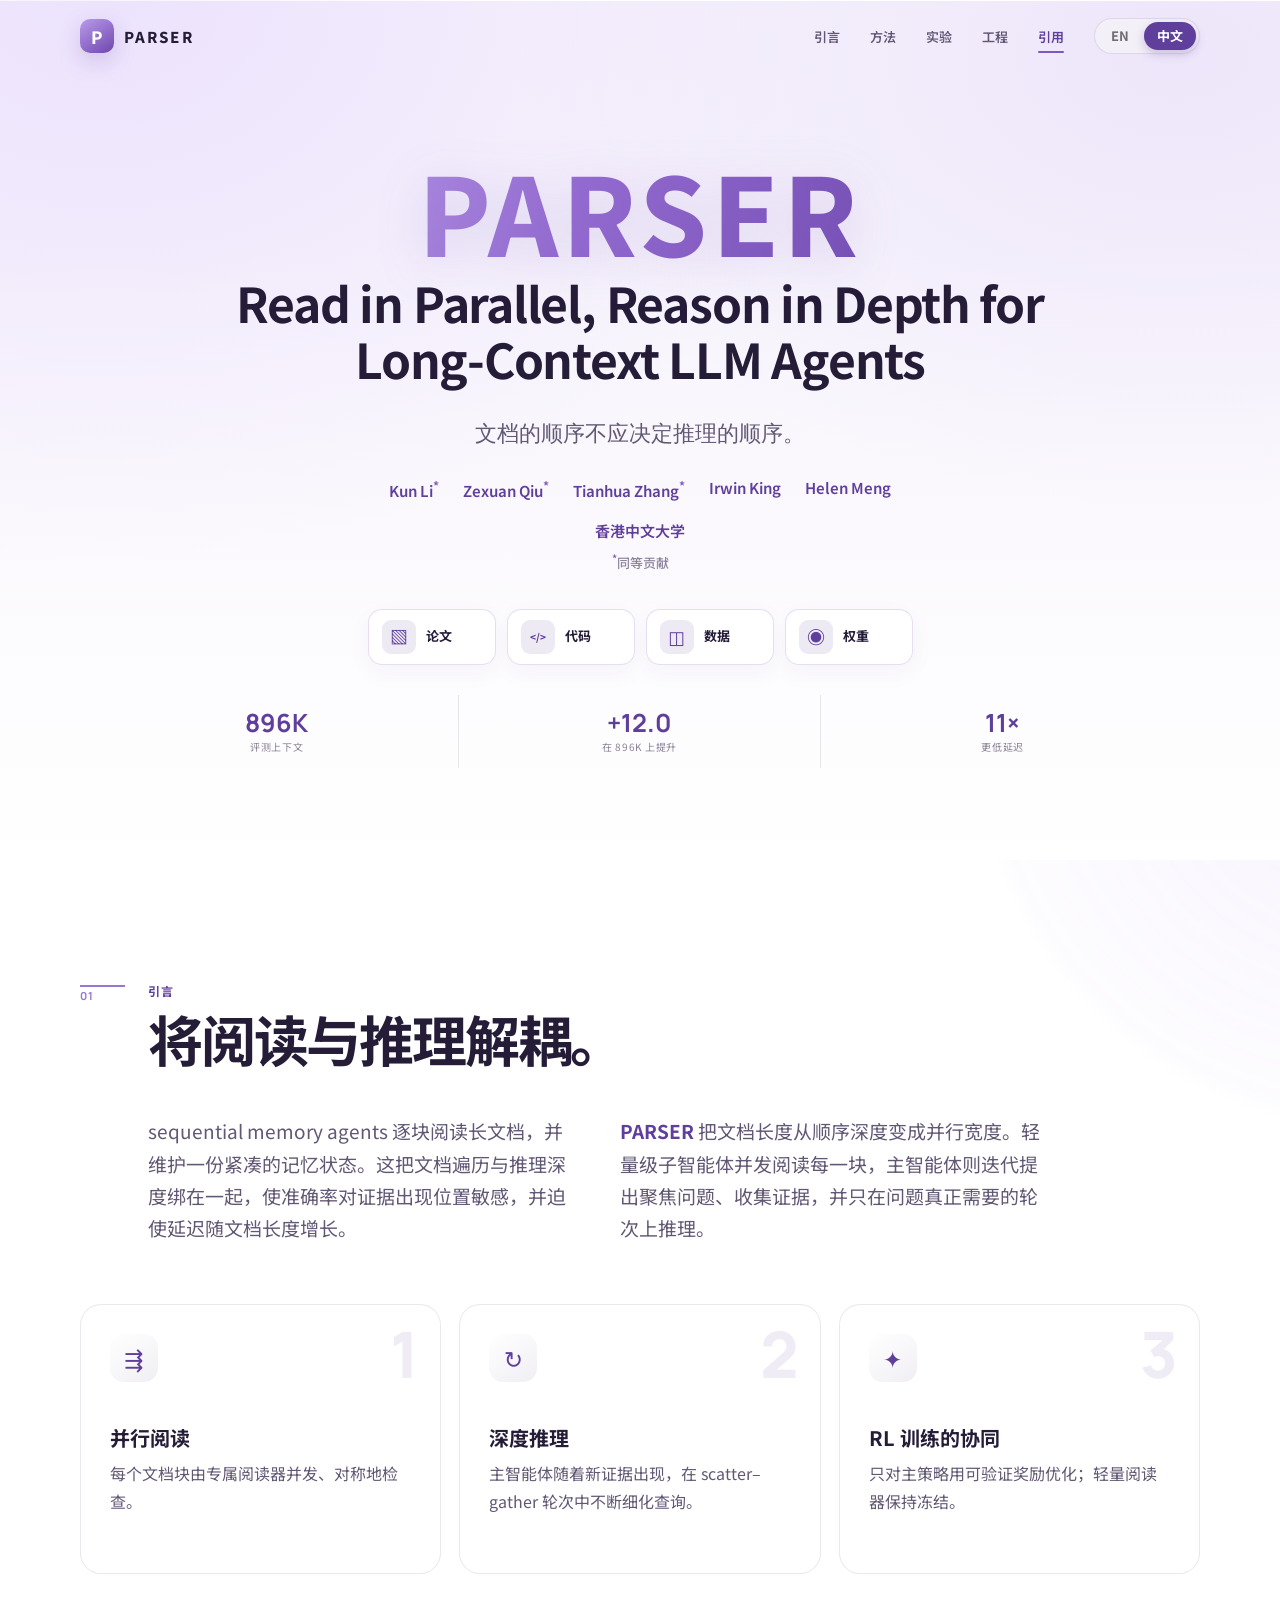
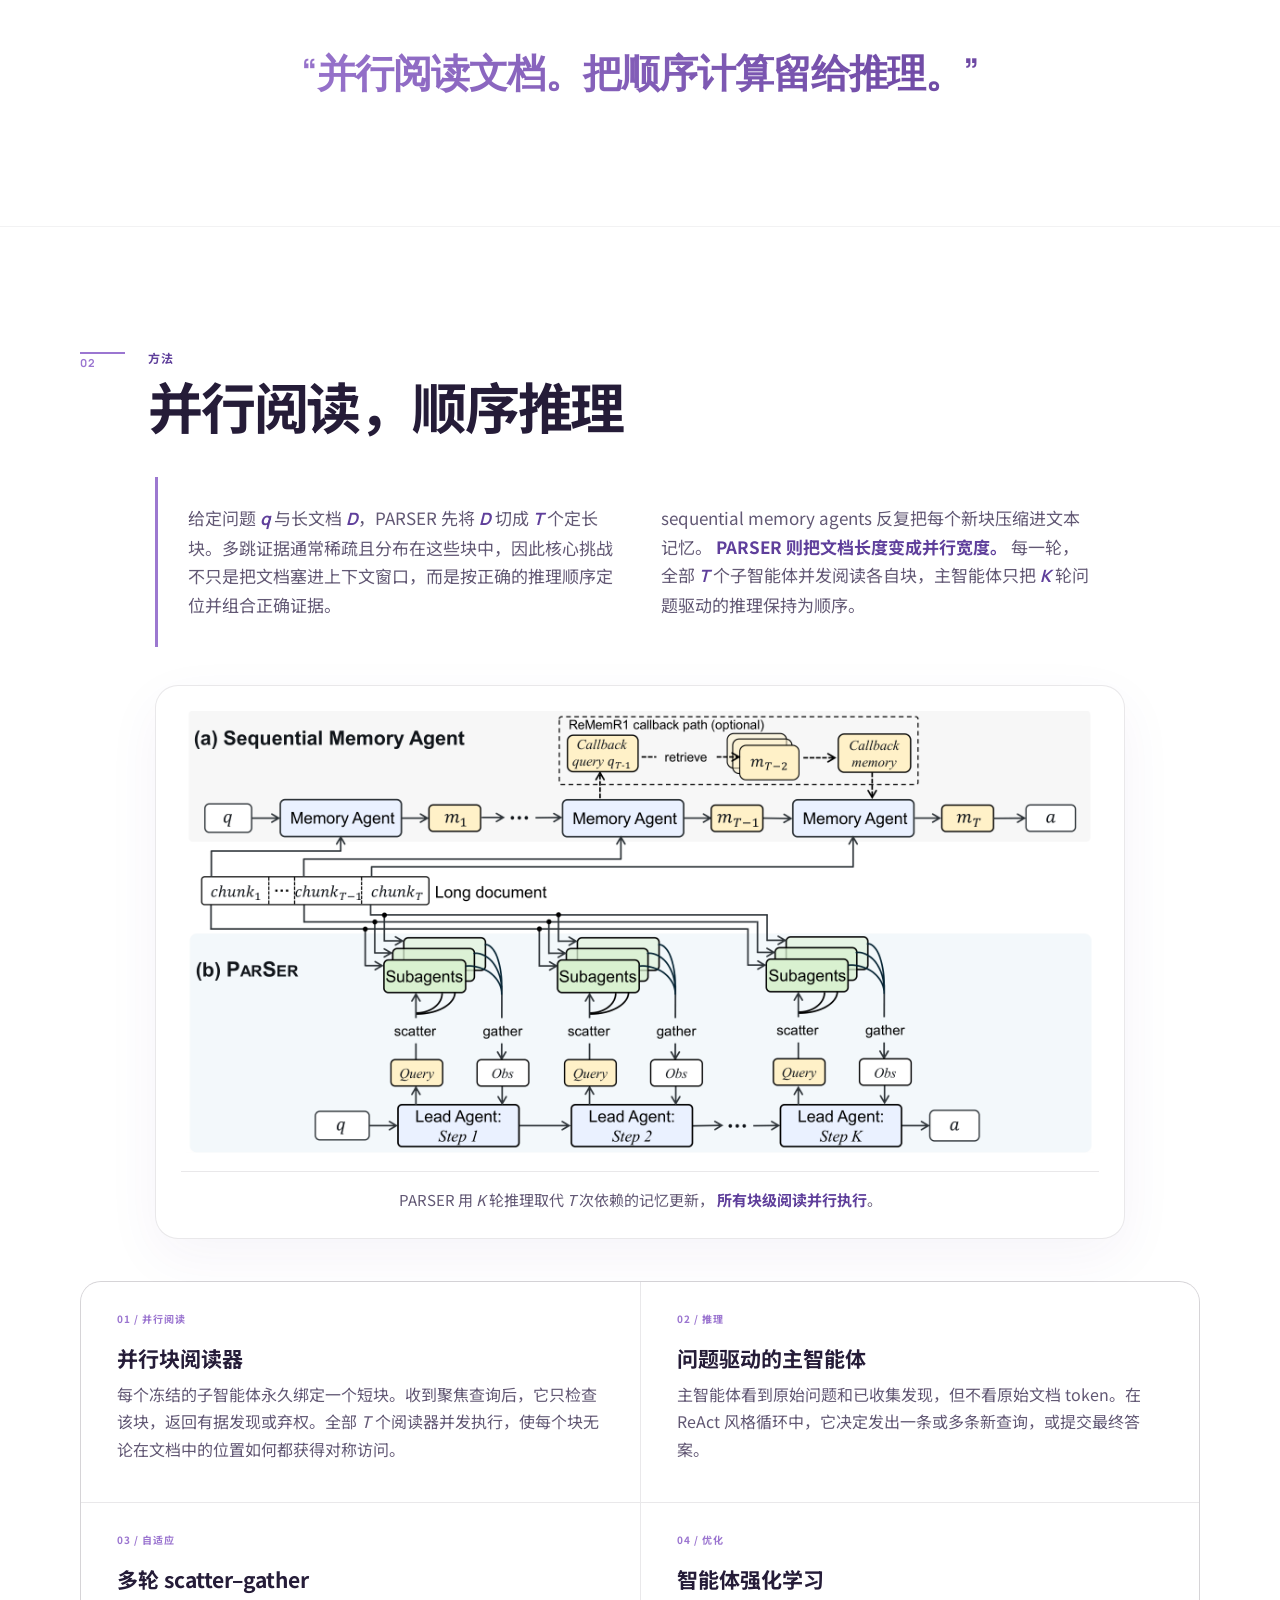
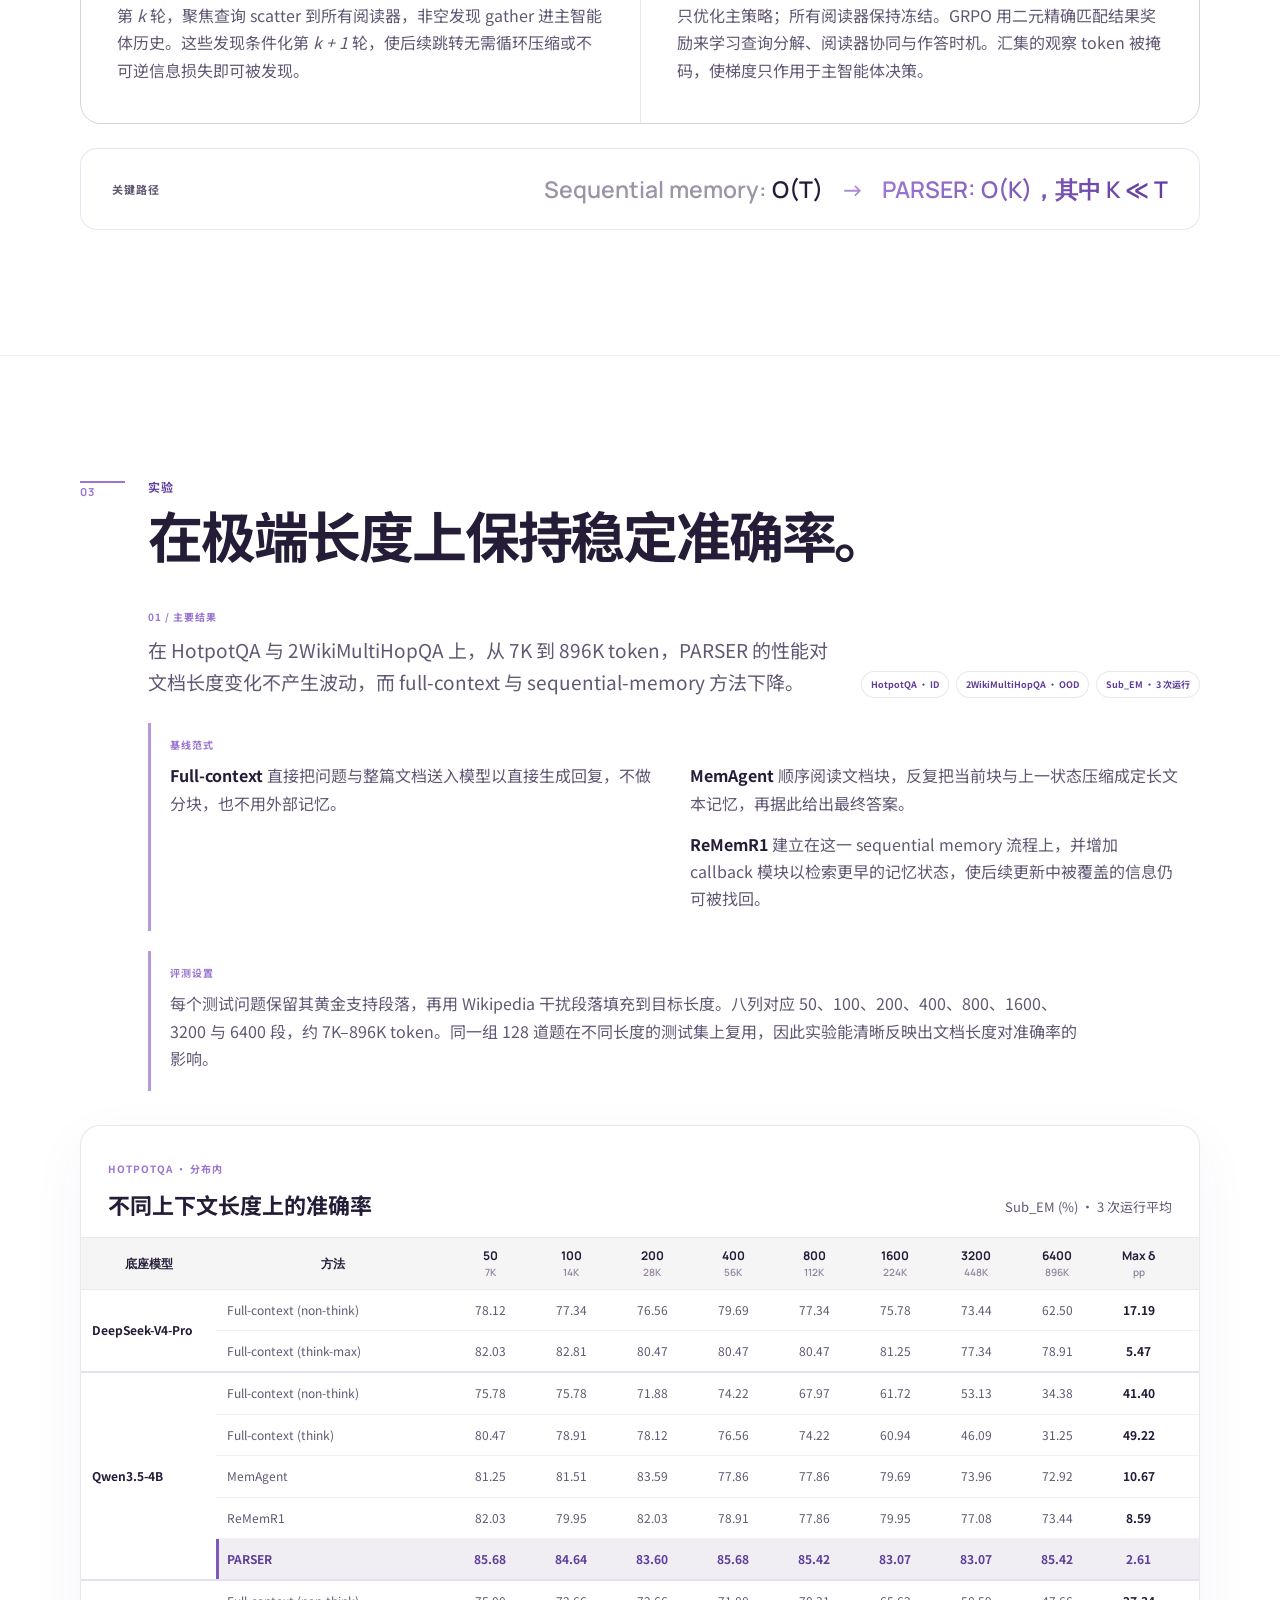
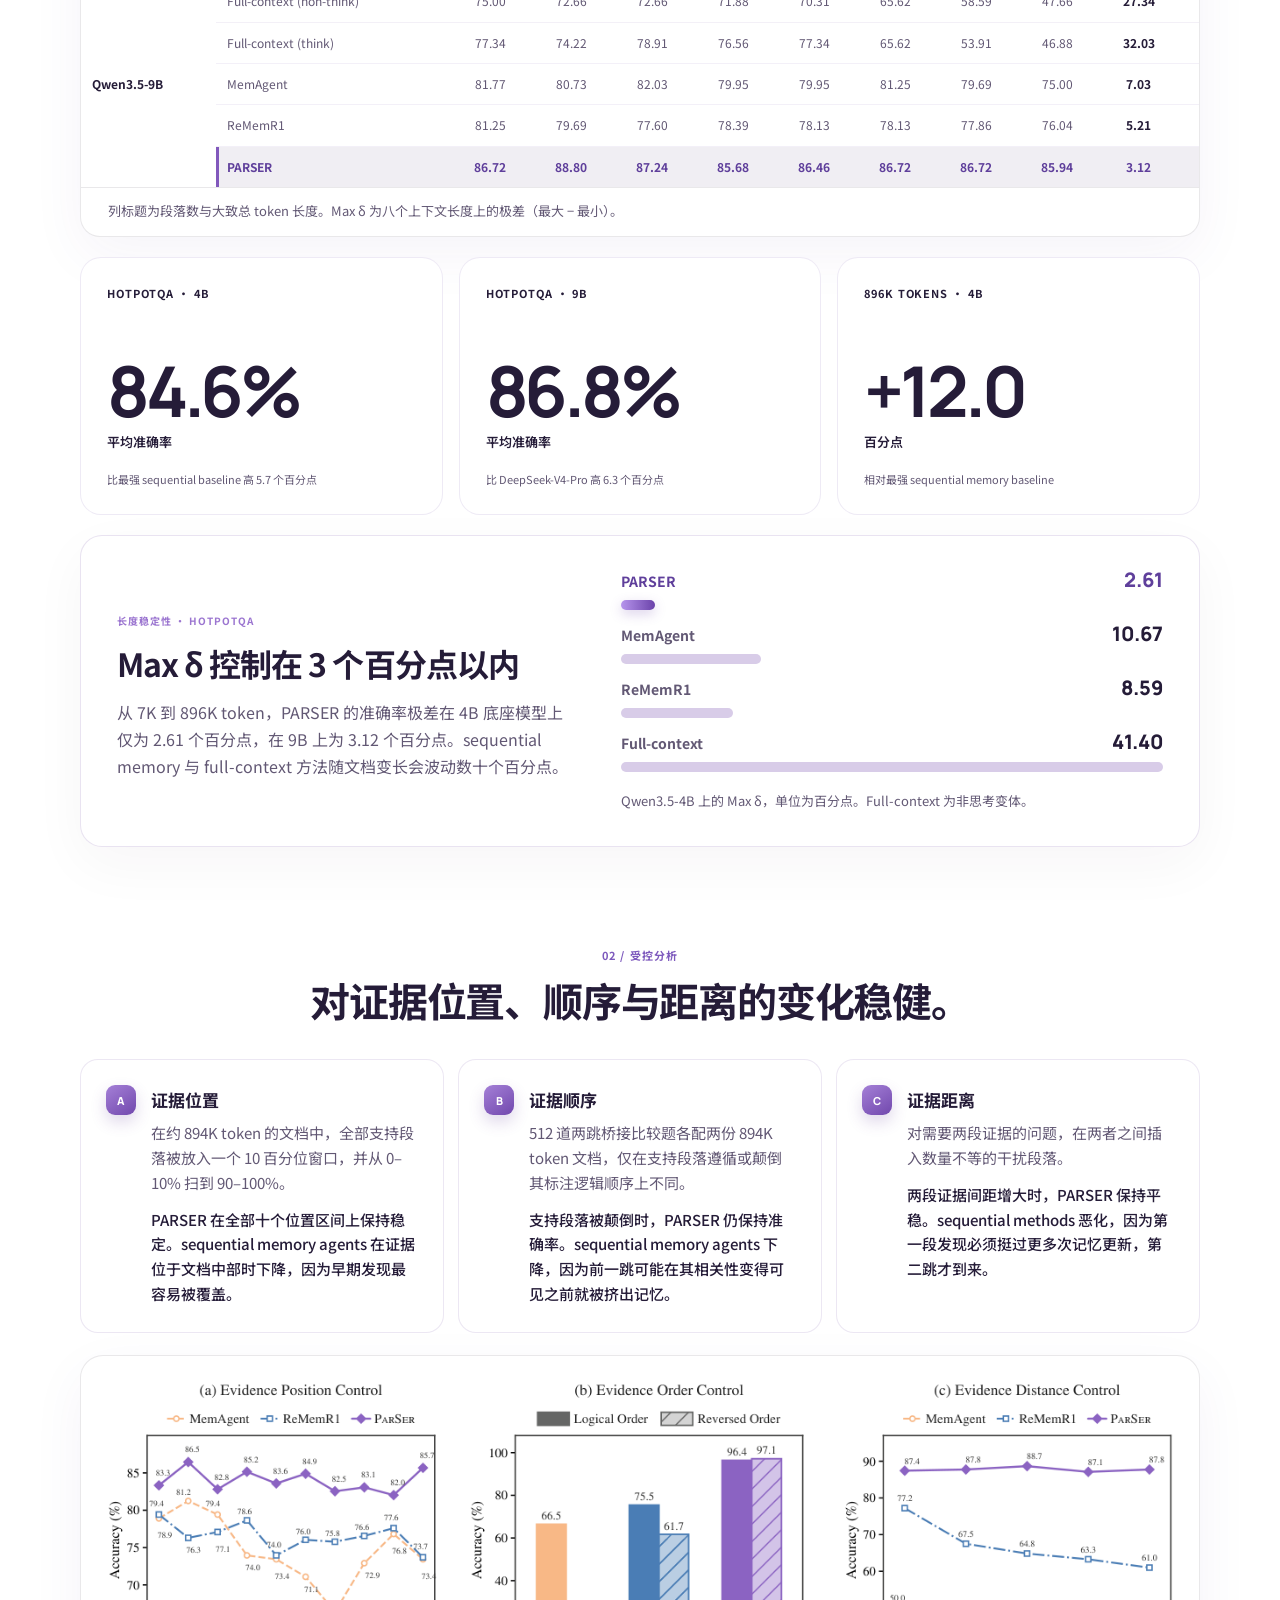
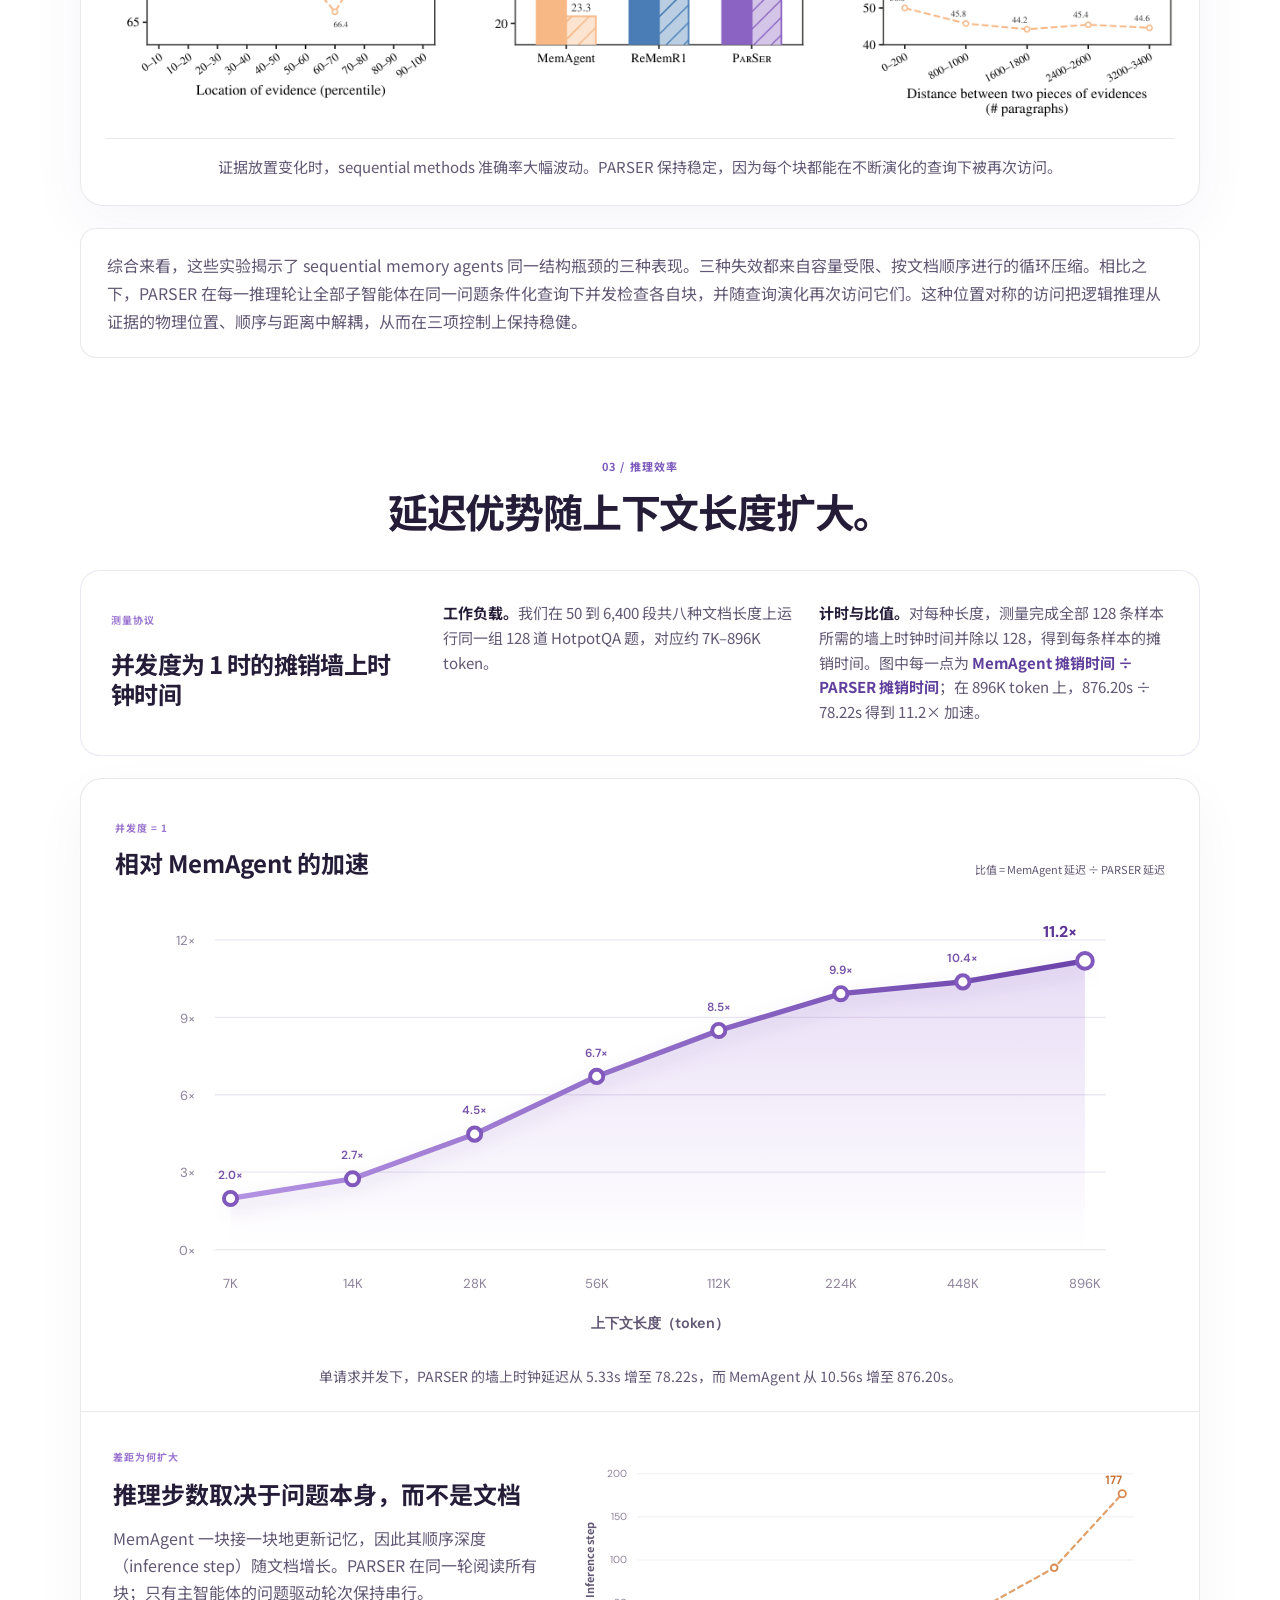
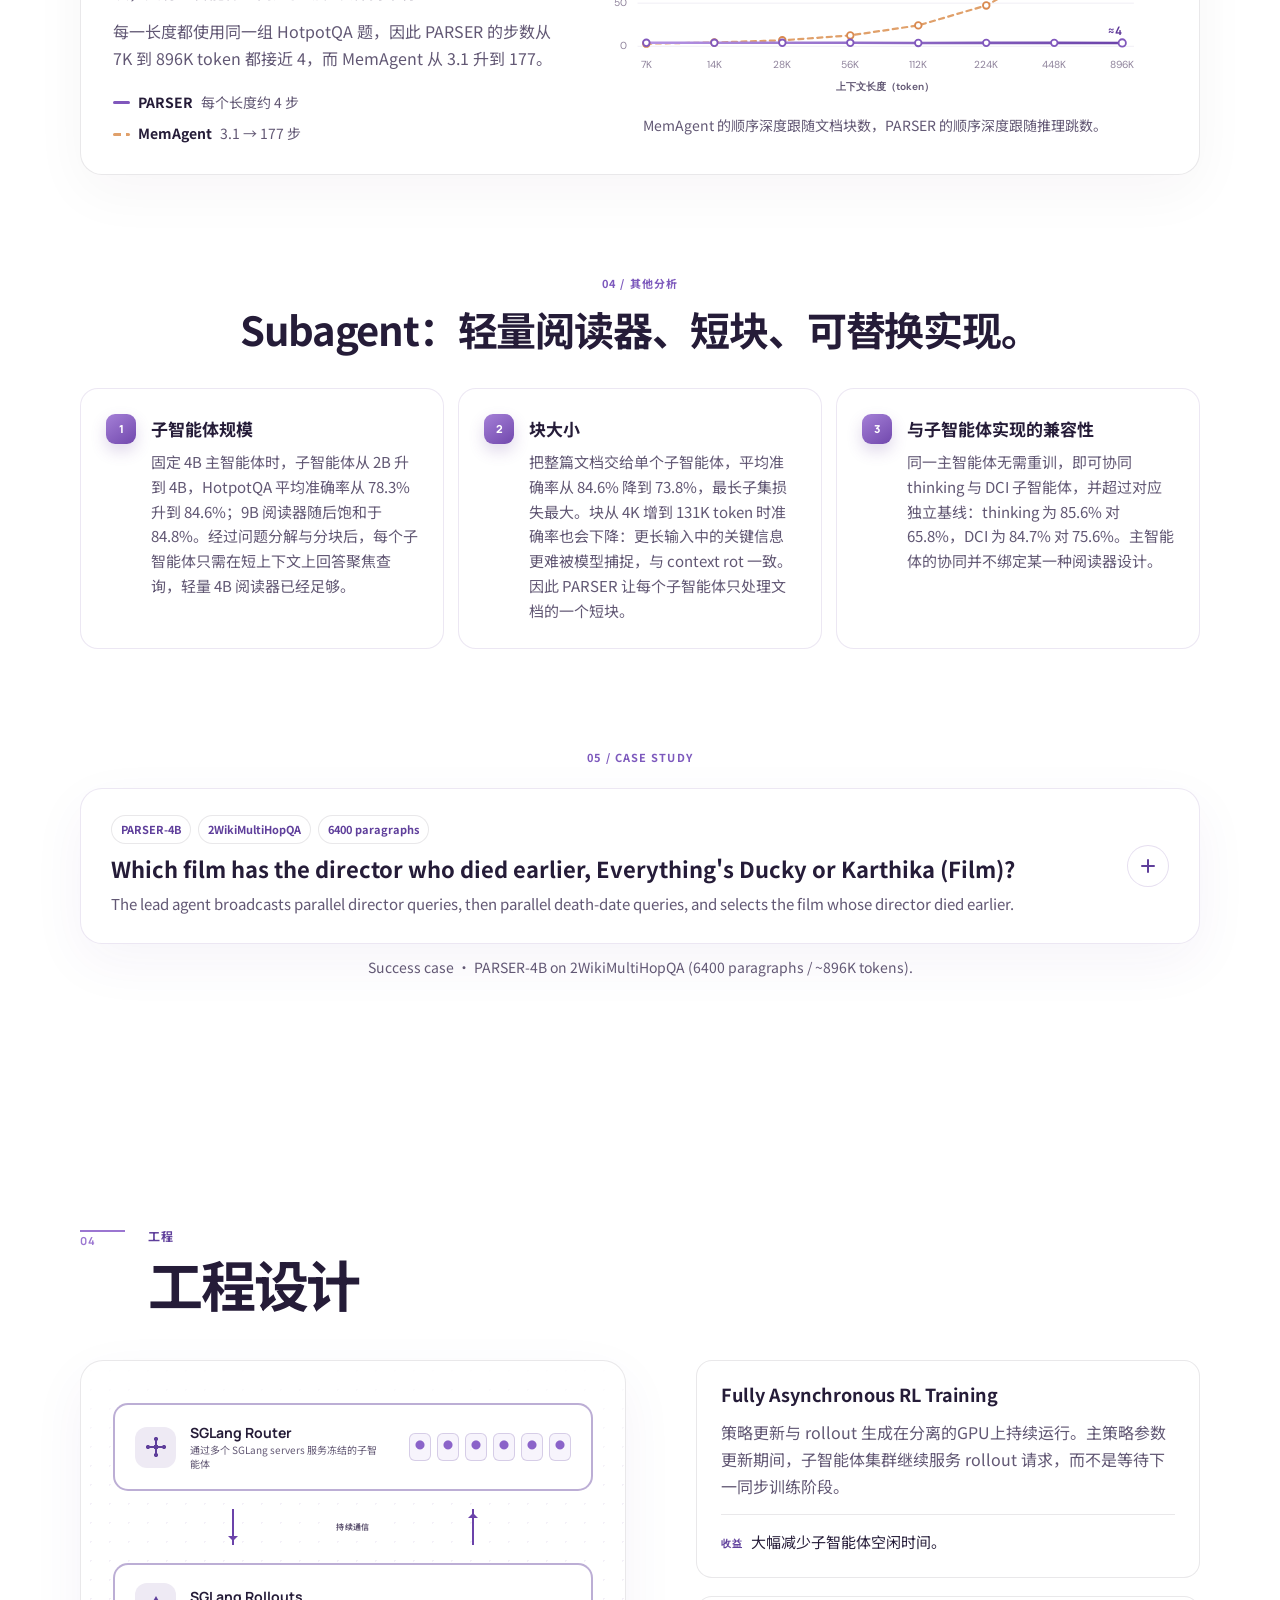
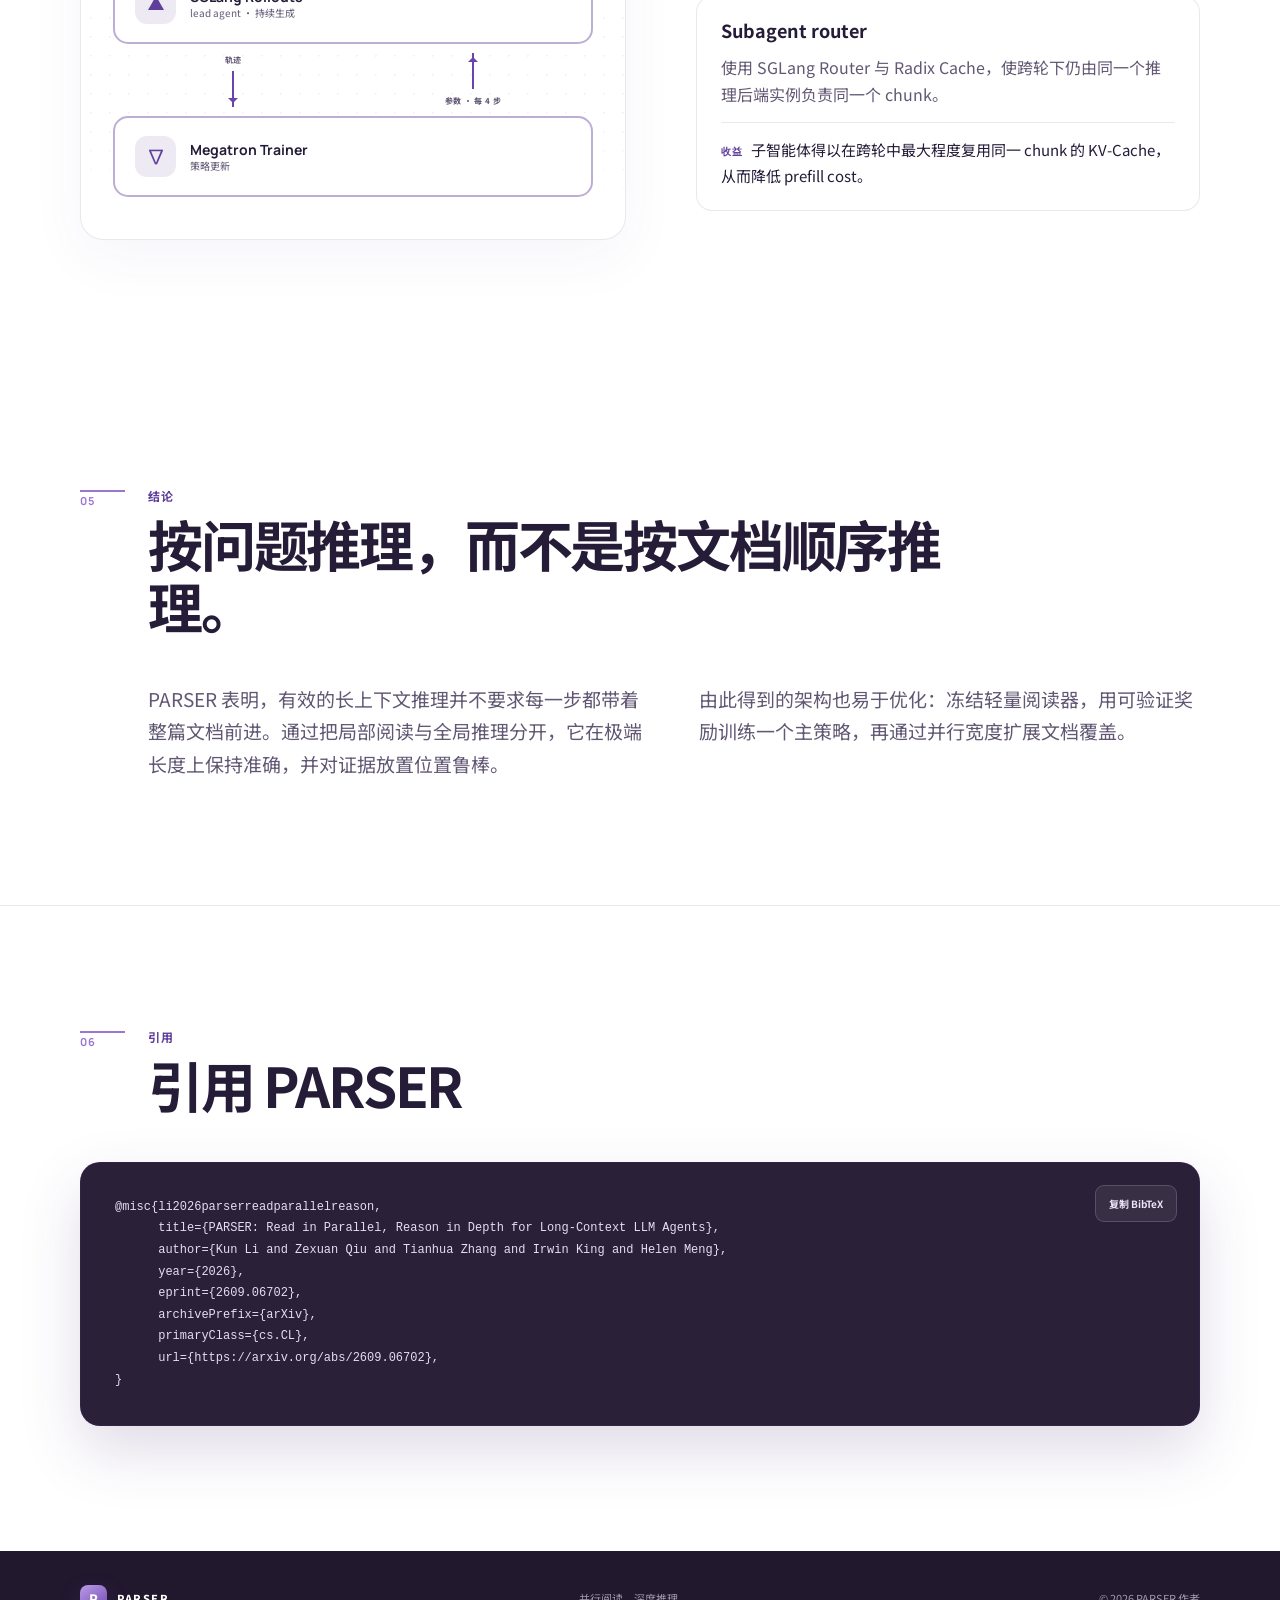
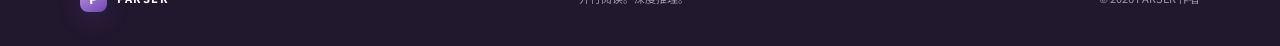
==== commit 861ee349: "Tighten subagent-router wording and polish Chinese experiment copy. Co-authored-by: Cursor <cursorag" ====
--- a/zh.html
+++ b/zh.html
@@ -226,7 +226,7 @@
         <div class="result-lead">
           <p>
             <span class="mini-label experiment-index">01 / 主要结果</span>
-            在 HotpotQA 与 2WikiMultiHopQA 上，从 7K 到 896K token，PARSER 几乎对长度不变，而 full-context 与 sequential-memory 方法下降。
+            在 HotpotQA 与 2WikiMultiHopQA 上，从 7K 到 896K token，PARSER 的性能对文档长度变化不产生波动，而 full-context 与 sequential-memory 方法下降。
           </p>
           <div class="dataset-tags">
             <span>HotpotQA · ID</span>
@@ -239,7 +239,7 @@
           <span class="mini-label">基线范式</span>
           <div class="baseline-grid">
             <p>
-              <strong>Full-context</strong> 直接把问题与整篇文档送入一次模型调用，不做分块，也不用外部记忆。
+              <strong>Full-context</strong> 直接把问题与整篇文档送入模型以直接生成回复，不做分块，也不用外部记忆。
             </p>
             <div class="baseline-stack">
               <p>
@@ -255,7 +255,7 @@
         <div class="eval-setting">
           <span class="mini-label">评测设置</span>
           <p>
-            每个测试问题保留其黄金支持段落，再用 Wikipedia 干扰段落填充到目标长度。八列对应 50、100、200、400、800、1600、3200 与 6400 段，约 7K–896K token。同一组 128 道题在每个长度上复用，因此比较隔离的是文档长度，而不是题目难度。
+            每个测试问题保留其黄金支持段落，再用 Wikipedia 干扰段落填充到目标长度。八列对应 50、100、200、400、800、1600、3200 与 6400 段，约 7K–896K token。同一组 128 道题在不同长度的测试集上复用，因此实验能清晰反映出文档长度对准确率的影响。
           </p>
         </div>
 
@@ -271,7 +271,7 @@
             <table>
               <thead>
                 <tr>
-                  <th scope="col">骨干</th>
+                  <th scope="col">底座模型</th>
                   <th scope="col">方法</th>
                   <th scope="col"><span>50</span><small>7K</small></th>
                   <th scope="col"><span>100</span><small>14K</small></th>
@@ -401,7 +401,7 @@
             <span class="mini-label">长度稳定性 · HOTPOTQA</span>
             <h3>Max δ 控制在 3 个百分点以内</h3>
             <p>
-              从 7K 到 896K token，PARSER 的准确率极差在 4B 骨干上仅为 2.61 个百分点，在 9B 上为 3.12 个百分点。sequential memory 与 full-context 方法随文档变长会波动数十个百分点。
+              从 7K 到 896K token，PARSER 的准确率极差在 4B 底座模型上仅为 2.61 个百分点，在 9B 上为 3.12 个百分点。sequential memory 与 full-context 方法随文档变长会波动数十个百分点。
             </p>
           </div>
           <div class="delta-bars" role="img" aria-label="Qwen3.5-4B 上各方法的最大准确率波动">
@@ -927,14 +927,14 @@
               <article class="eng-point">
                 <h3>Fully Asynchronous RL Training</h3>
                 <p>
-                  策略更新与 rollout 生成在分离的计算池上持续运行。主策略更新期间，子智能体集群继续服务 rollout 请求，而不是等待下一同步训练阶段。
+                  策略更新与 rollout 生成在分离的GPU上持续运行。主策略参数更新期间，子智能体集群继续服务 rollout 请求，而不是等待下一同步训练阶段。
                 </p>
                 <p class="eng-benefit"><span>收益</span>大幅减少子智能体空闲时间。</p>
               </article>
               <article class="eng-point">
                 <h3>Subagent router</h3>
                 <p>
-                  使用 SGLang Router 与 Radix Cache，使跨轮下仍由同一个 subagent 实例负责同一个 chunk。
+                  使用 SGLang Router 与 Radix Cache，使跨轮下仍由同一个推理后端实例负责同一个 chunk。
                 </p>
                 <p class="eng-benefit"><span>收益</span>子智能体得以在跨轮中最大程度复用同一 chunk 的 KV-Cache，从而降低 prefill cost。</p>
               </article>
@@ -953,7 +953,7 @@
         </div>
         <div class="conclusion-grid">
           <p>
-            PARSER 表明，有效的长上下文推理并不要求每一步都带着整篇文档前进。通过把局部阅读与全局推理分开，它在极端长度上保持准确，并对证据放置位置稳健。
+            PARSER 表明，有效的长上下文推理并不要求每一步都带着整篇文档前进。通过把局部阅读与全局推理分开，它在极端长度上保持准确，并对证据放置位置鲁棒。
           </p>
           <p>
             由此得到的架构也易于优化：冻结轻量阅读器，用可验证奖励训练一个主策略，再通过并行宽度扩展文档覆盖。
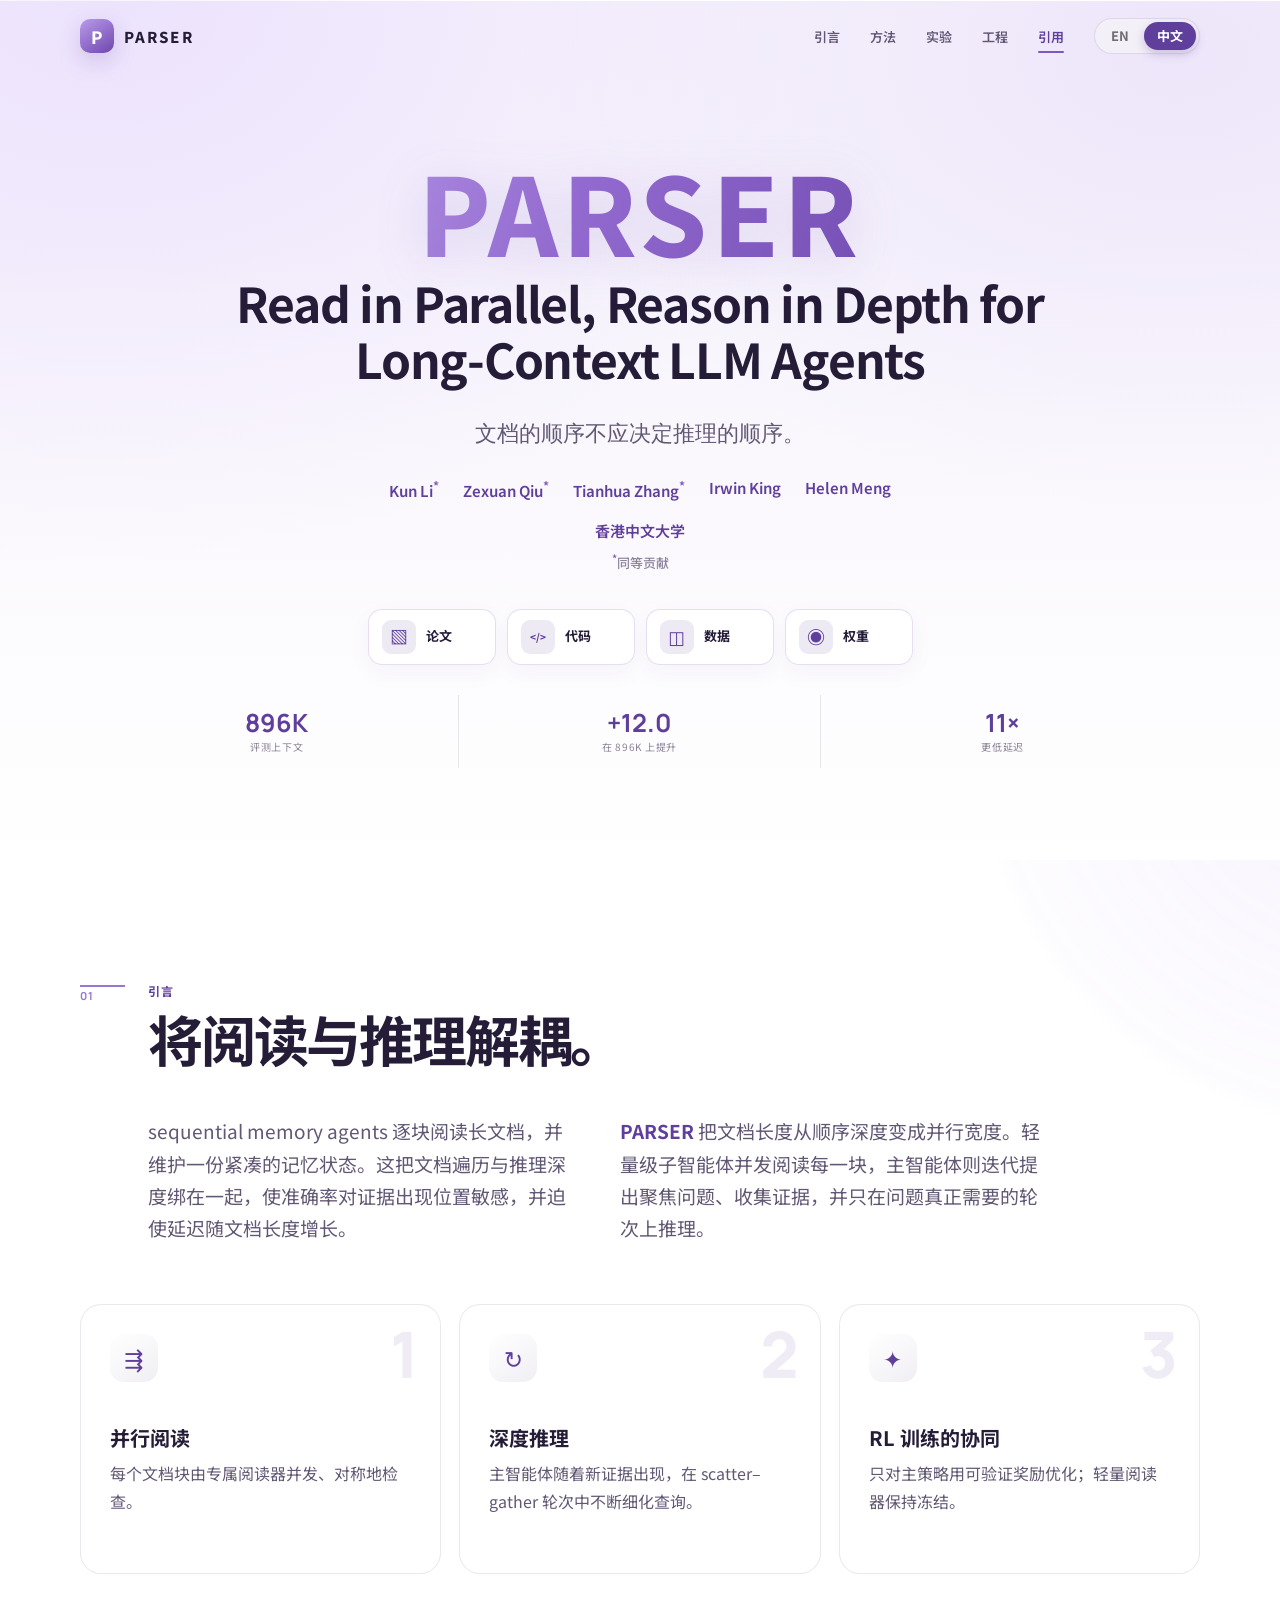
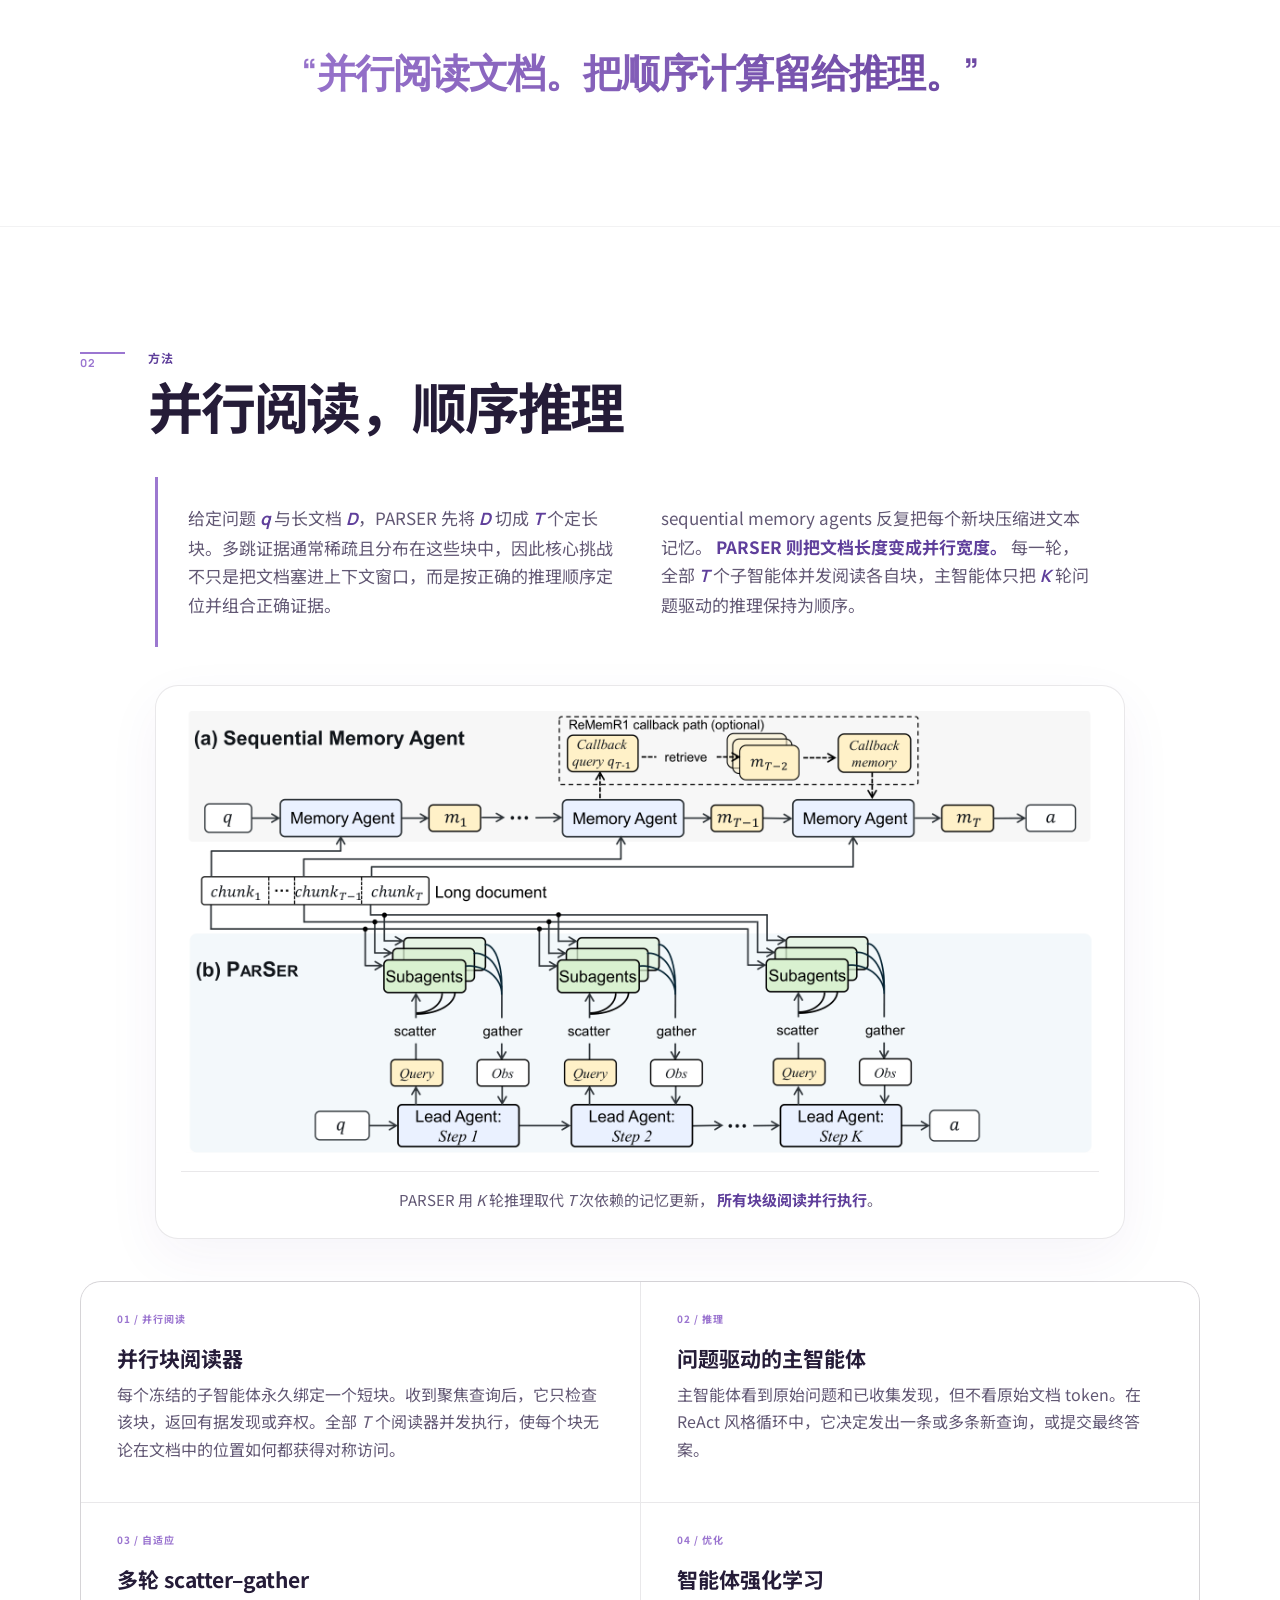
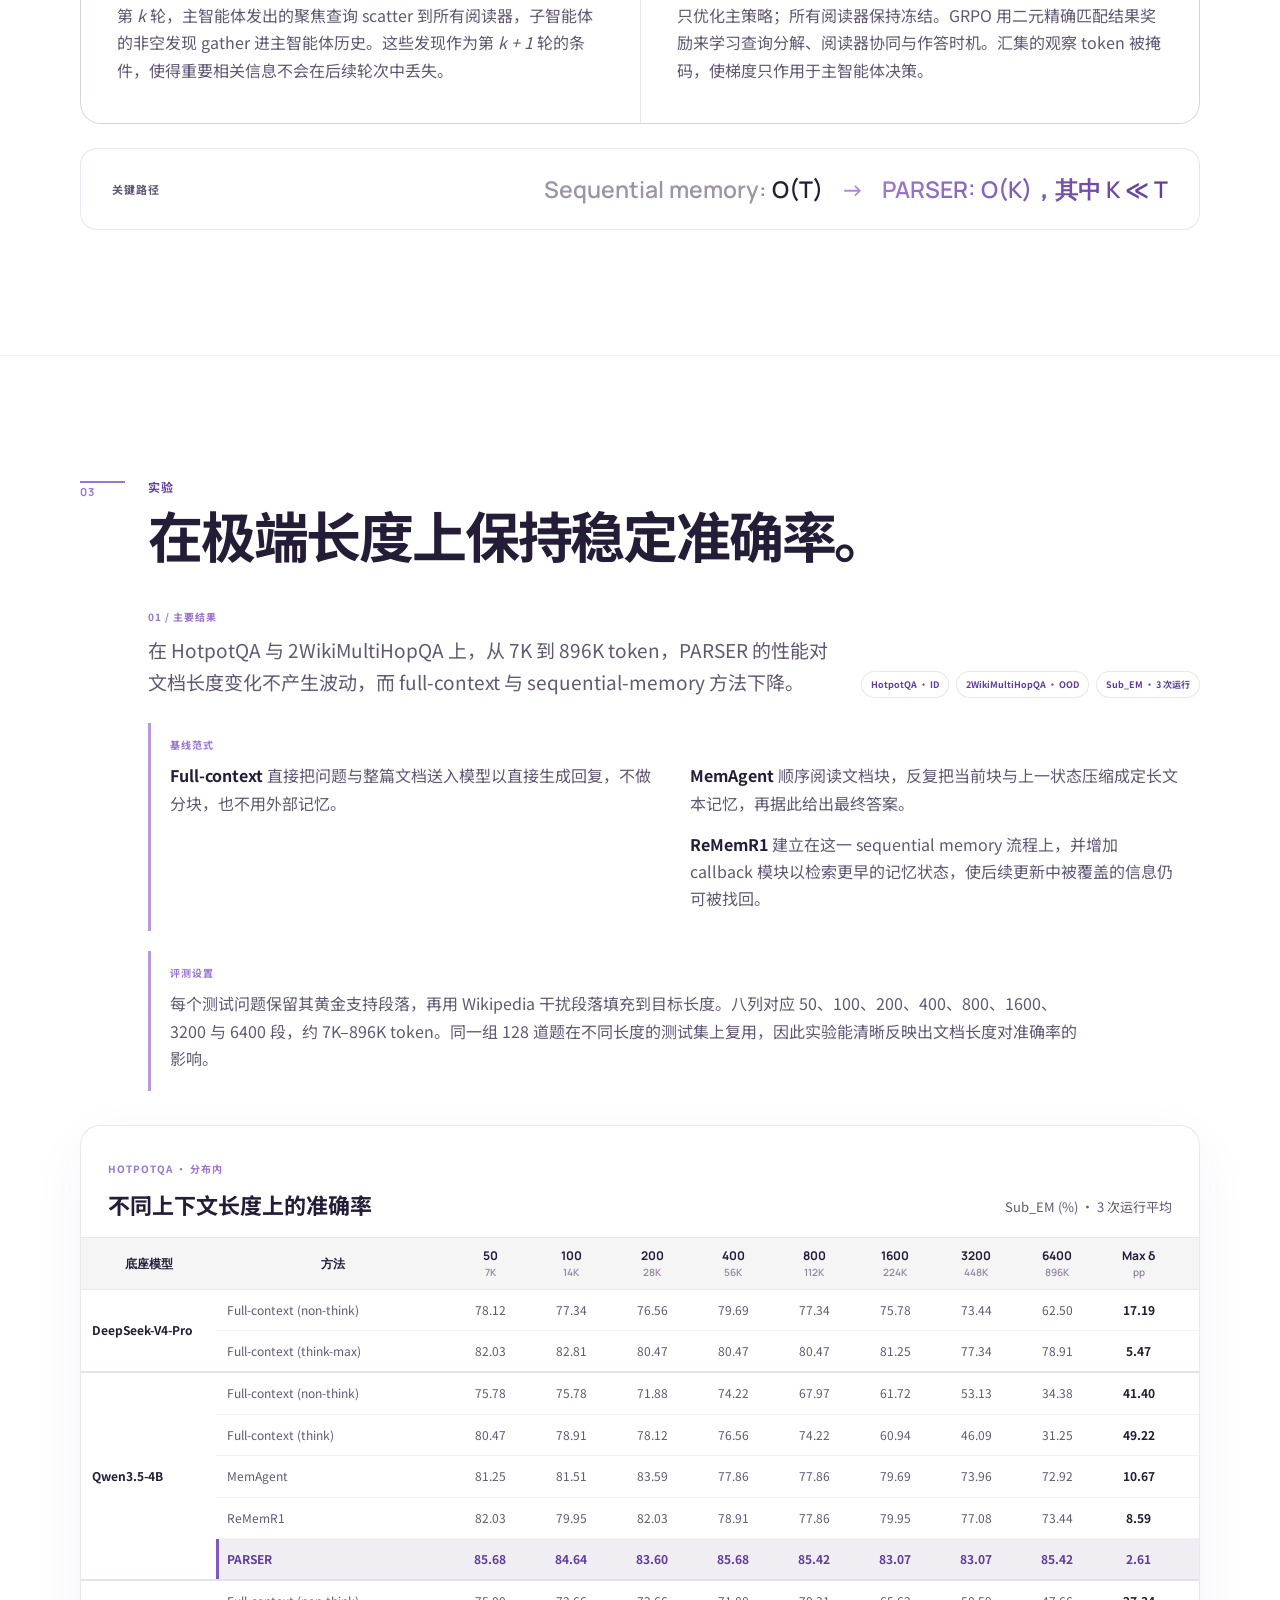
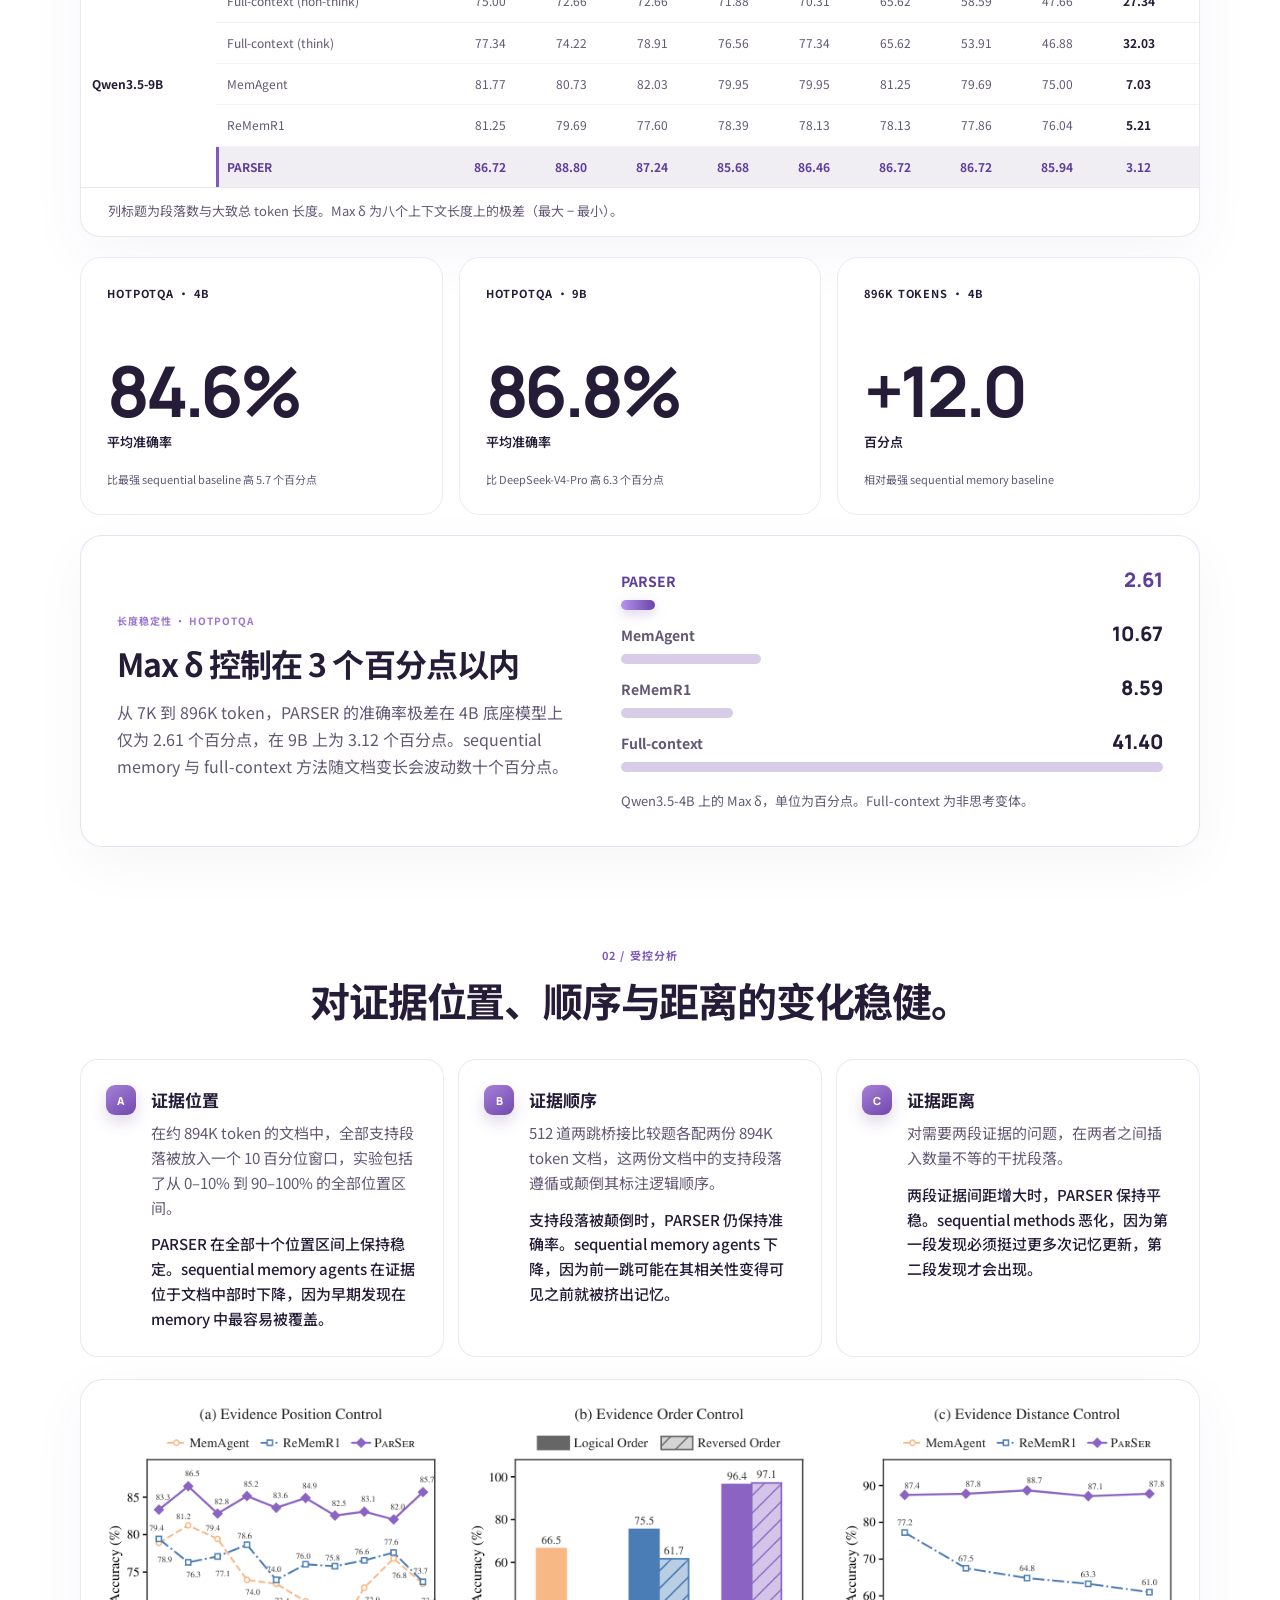
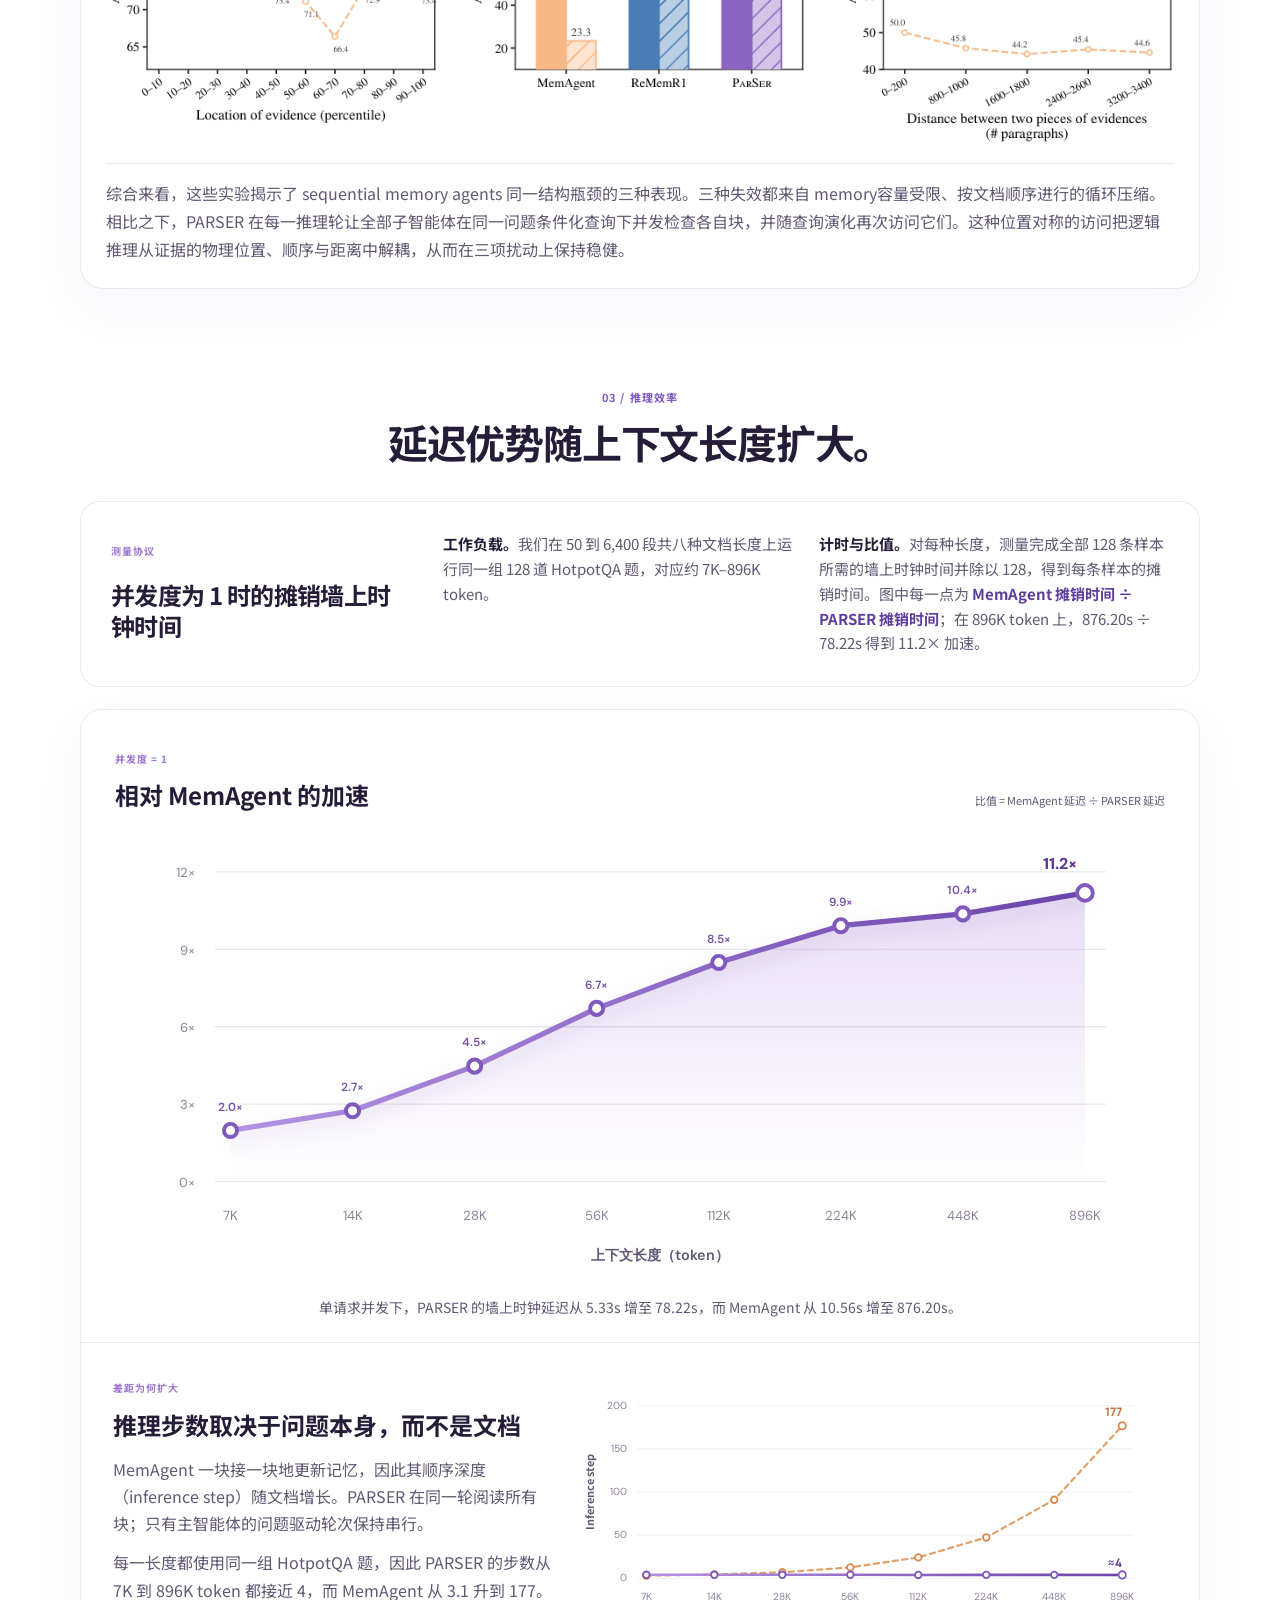
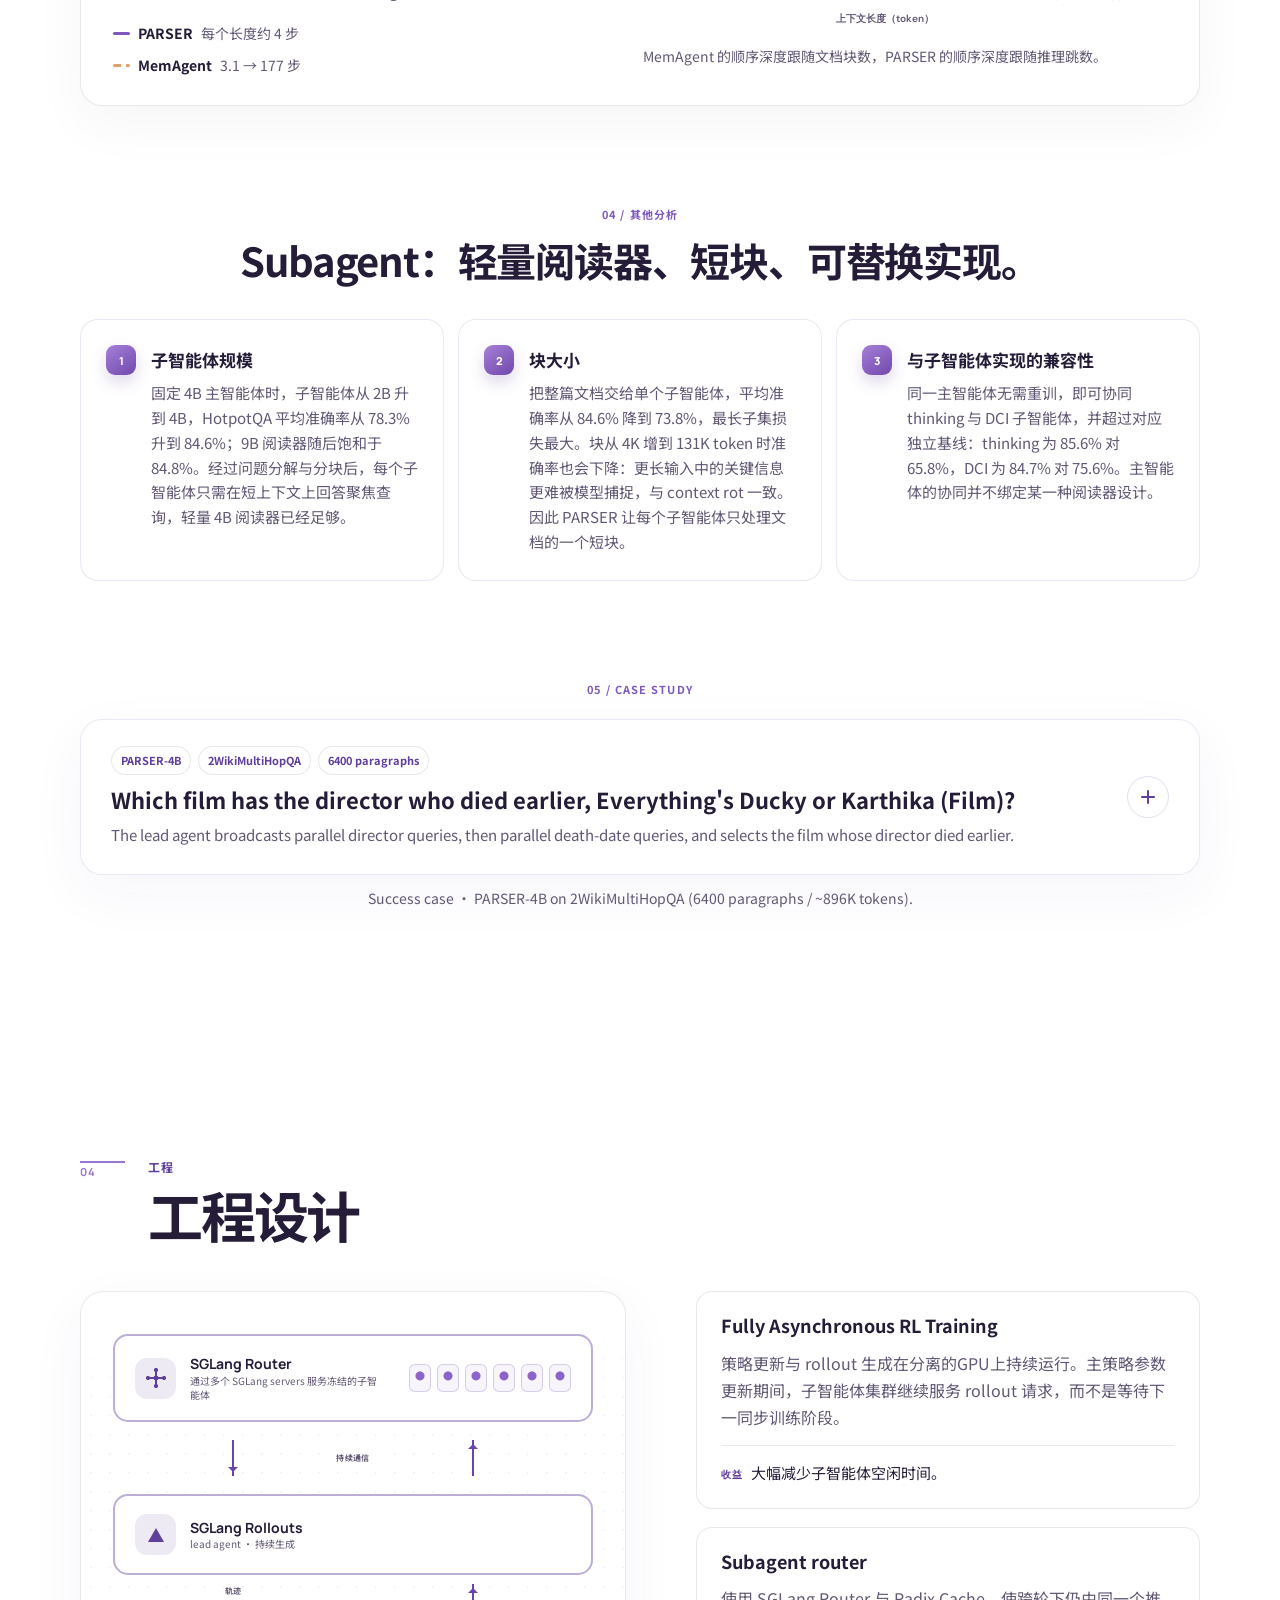
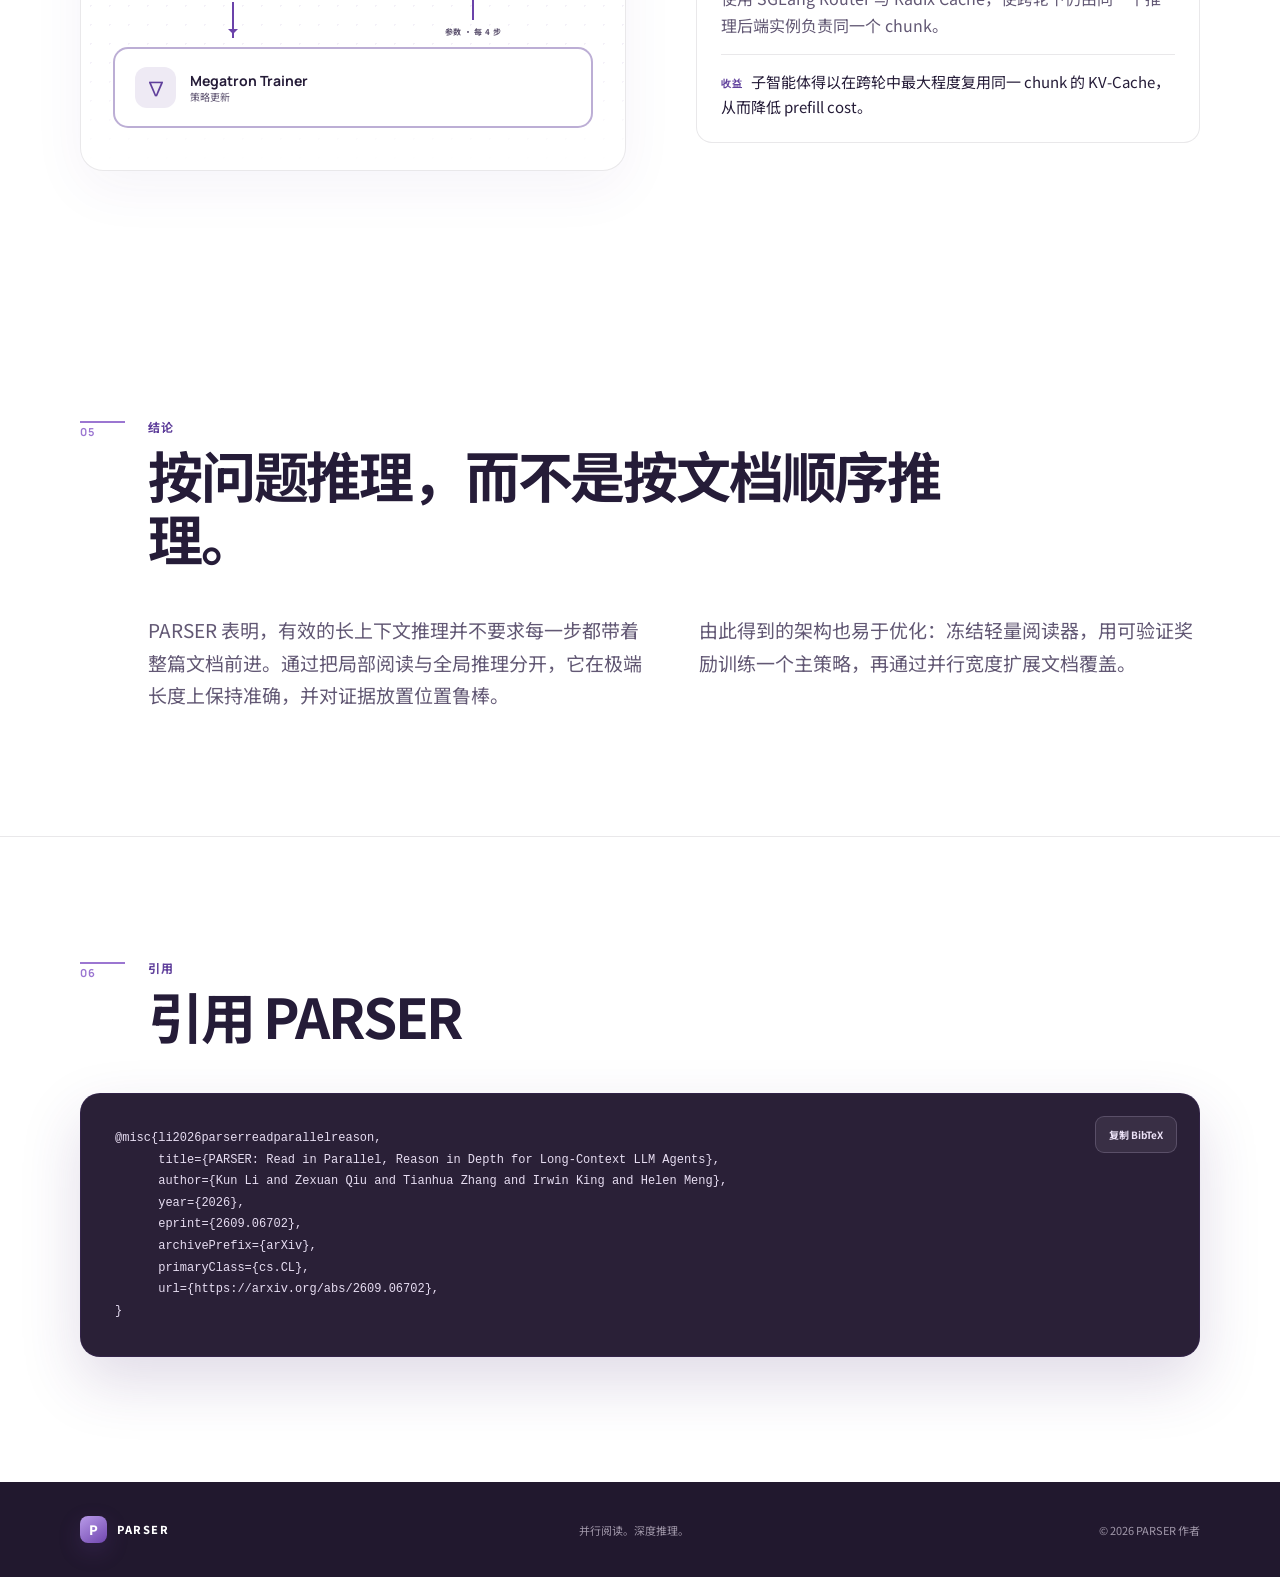
==== commit f7c557ae: "Fold the evidence analysis into the figure caption. Co-authored-by: Cursor <cursoragent@cursor.com>" ====
--- a/zh.html
+++ b/zh.html
@@ -191,7 +191,7 @@
               <div class="mini-label">03 / 自适应</div>
               <h3>多轮 scatter–gather</h3>
               <p>
-                第 <em>k</em> 轮，聚焦查询 scatter 到所有阅读器，非空发现 gather 进主智能体历史。这些发现条件化第 <em>k + 1</em> 轮，使后续跳转无需循环压缩或不可逆信息损失即可被发现。
+                第 <em>k</em> 轮，主智能体发出的聚焦查询 scatter 到所有阅读器，子智能体的非空发现 gather 进主智能体历史。这些发现作为第 <em>k + 1</em> 轮的条件，使得重要相关信息不会在后续轮次中丢失。
               </p>
             </article>
             <article>
@@ -447,10 +447,10 @@
             <div>
               <h4>证据位置</h4>
               <p>
-                在约 894K token 的文档中，全部支持段落被放入一个 10 百分位窗口，并从 0–10% 扫到 90–100%。
+                在约 894K token 的文档中，全部支持段落被放入一个 10 百分位窗口，实验包括了从 0–10% 到 90–100% 的全部位置区间。
               </p>
               <p class="analysis-takeaway">
-                PARSER 在全部十个位置区间上保持稳定。sequential memory agents 在证据位于文档中部时下降，因为早期发现最容易被覆盖。
+                PARSER 在全部十个位置区间上保持稳定。sequential memory agents 在证据位于文档中部时下降，因为早期发现在 memory 中最容易被覆盖。
               </p>
             </div>
           </article>
@@ -459,7 +459,7 @@
             <div>
               <h4>证据顺序</h4>
               <p>
-                512 道两跳桥接比较题各配两份 894K token 文档，仅在支持段落遵循或颠倒其标注逻辑顺序上不同。
+                512 道两跳桥接比较题各配两份 894K token 文档，这两份文档中的支持段落遵循或颠倒其标注逻辑顺序。
               </p>
               <p class="analysis-takeaway">
                 支持段落被颠倒时，PARSER 仍保持准确率。sequential memory agents 下降，因为前一跳可能在其相关性变得可见之前就被挤出记忆。
@@ -474,23 +474,20 @@
                 对需要两段证据的问题，在两者之间插入数量不等的干扰段落。
               </p>
               <p class="analysis-takeaway">
-                两段证据间距增大时，PARSER 保持平稳。sequential methods 恶化，因为第一段发现必须挺过更多次记忆更新，第二跳才到来。
-              </p>
-            </div>
-          </article>
-        </div>
-        <figure class="paper-figure">
+                两段证据间距增大时，PARSER 保持平稳。sequential methods 恶化，因为第一段发现必须挺过更多次记忆更新，第二段发现才会出现。
+              </p>
+            </div>
+          </article>
+        </div>
+        <figure class="paper-figure evidence-figure">
           <img
             src="./assets/evidence-controls.png"
             alt="PARSER 在受控证据位置、顺序与距离下的稳健性"
           />
           <figcaption>
-            证据放置变化时，sequential methods 准确率大幅波动。PARSER 保持稳定，因为每个块都能在不断演化的查询下被再次访问。
+            综合来看，这些实验揭示了 sequential memory agents 同一结构瓶颈的三种表现。三种失效都来自 memory容量受限、按文档顺序进行的循环压缩。相比之下，PARSER 在每一推理轮让全部子智能体在同一问题条件化查询下并发检查各自块，并随查询演化再次访问它们。这种位置对称的访问把逻辑推理从证据的物理位置、顺序与距离中解耦，从而在三项扰动上保持稳健。
           </figcaption>
         </figure>
-        <p class="analysis-summary">
-          综合来看，这些实验揭示了 sequential memory agents 同一结构瓶颈的三种表现。三种失效都来自容量受限、按文档顺序进行的循环压缩。相比之下，PARSER 在每一推理轮让全部子智能体在同一问题条件化查询下并发检查各自块，并随查询演化再次访问它们。这种位置对称的访问把逻辑推理从证据的物理位置、顺序与距离中解耦，从而在三项控制上保持稳健。
-        </p>
 
         <div class="subsection-heading">
           <span>03 / 推理效率</span>
--- a/styles.css
+++ b/styles.css
@@ -801,15 +801,10 @@
   text-align: center;
 }
 
-.analysis-summary {
-  margin: 22px 0 0;
-  padding: 22px 26px;
-  color: var(--ink-soft);
-  border: 1px solid var(--line);
-  border-radius: 16px;
-  background: #fff;
+.evidence-figure figcaption {
   font-size: 16px;
   line-height: 1.75;
+  text-align: left;
 }
 
 .workflow-figure {
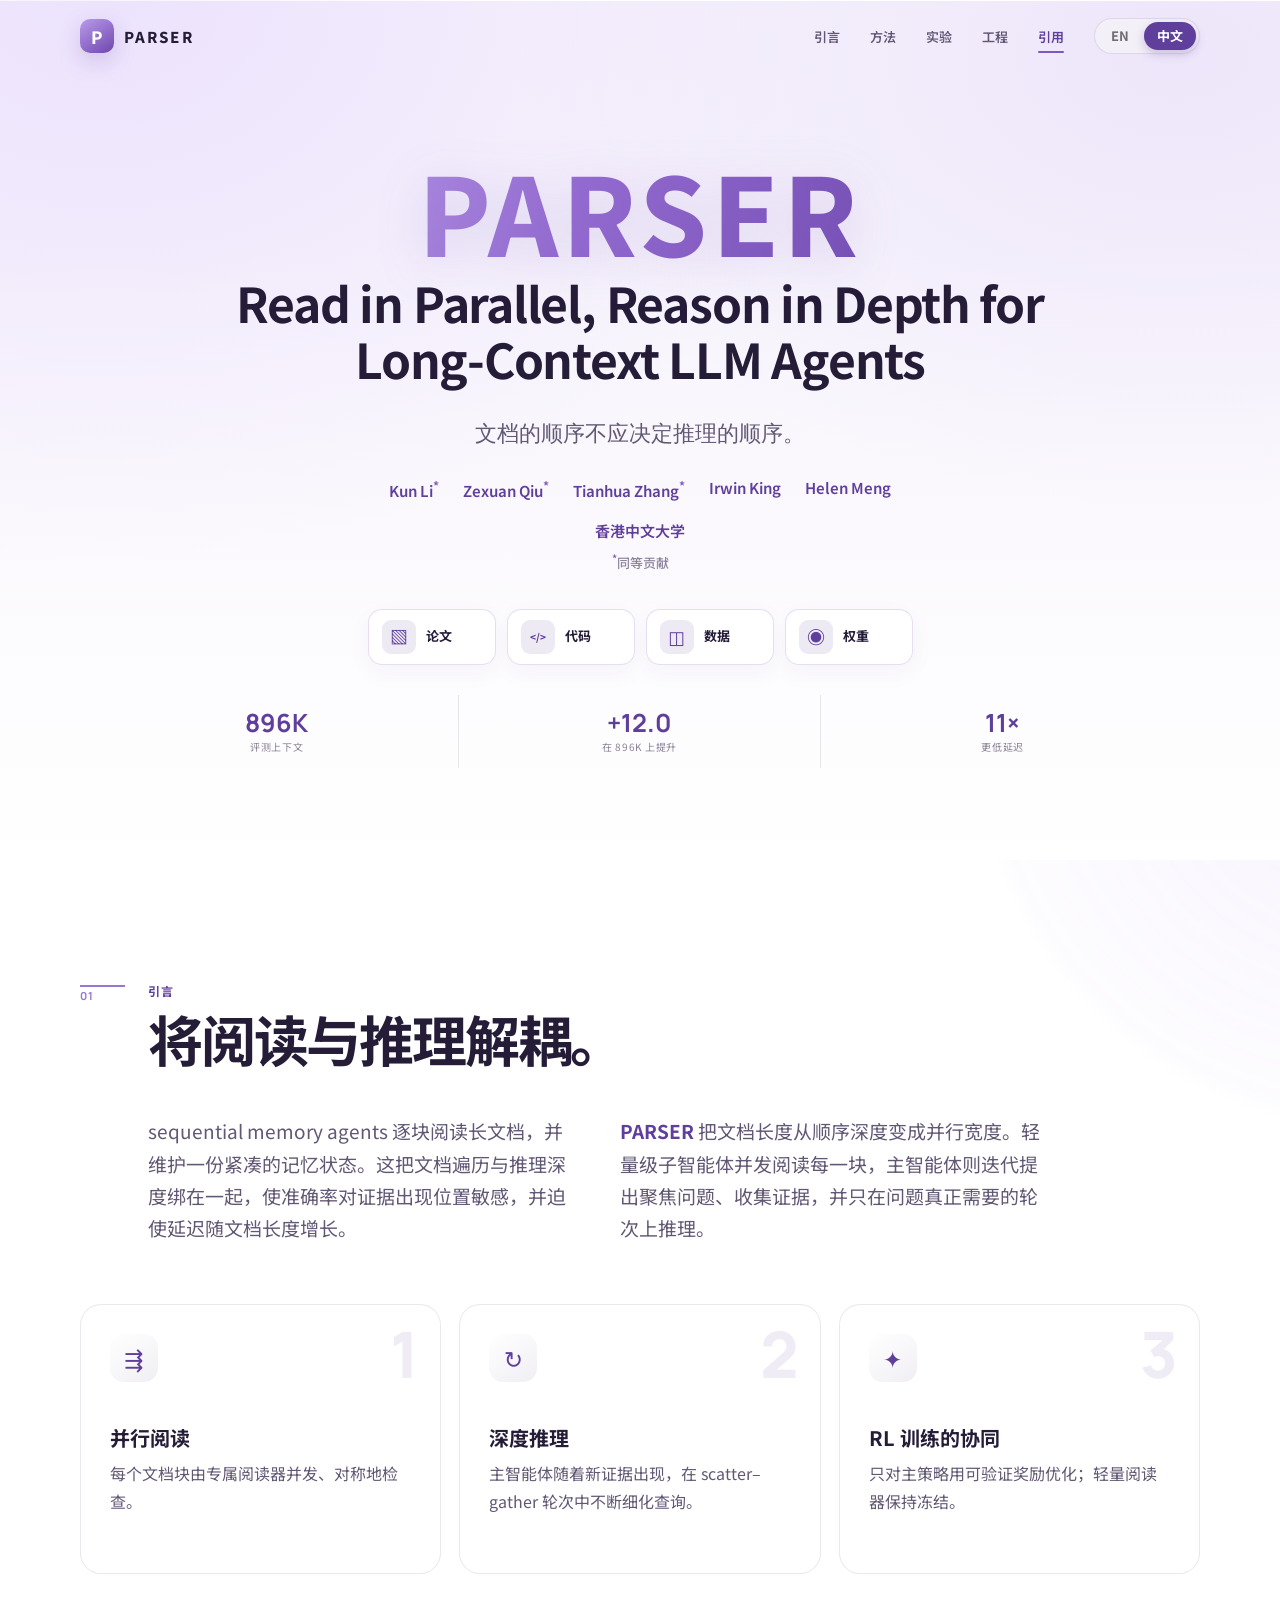
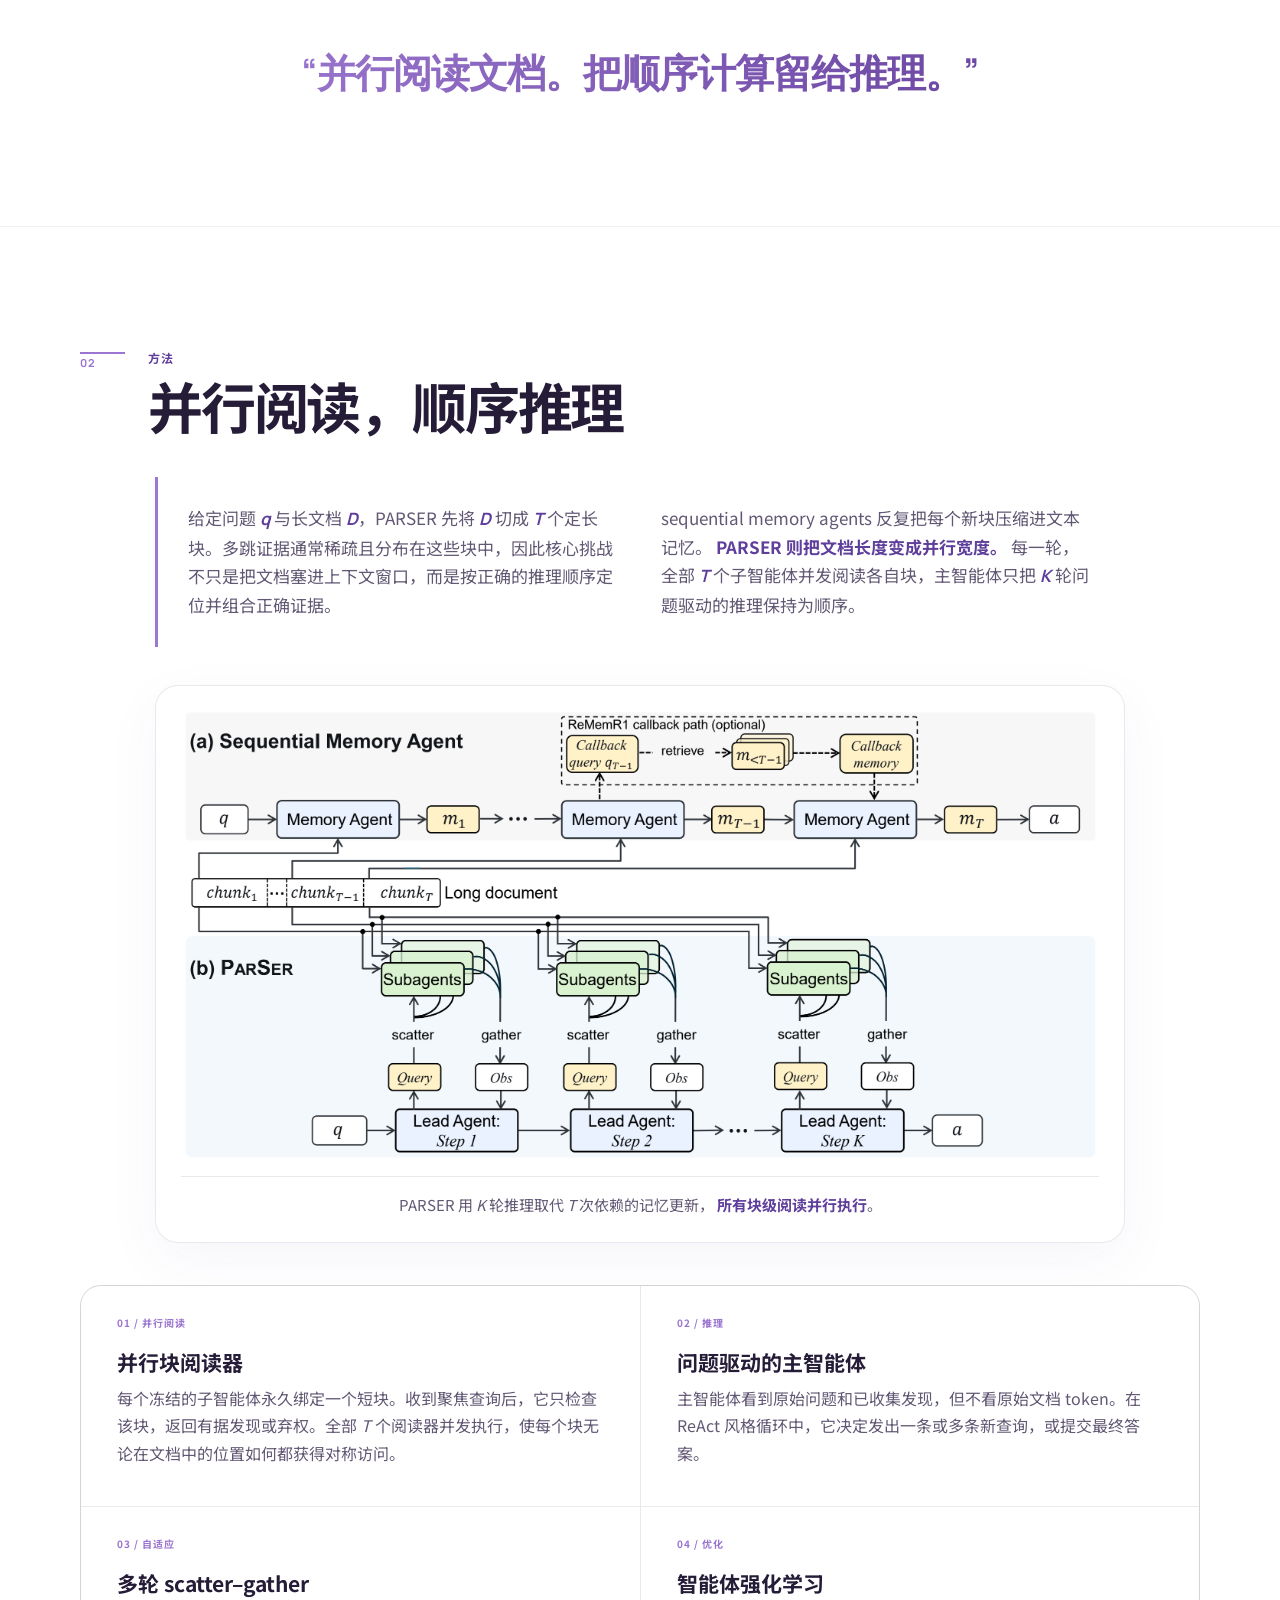
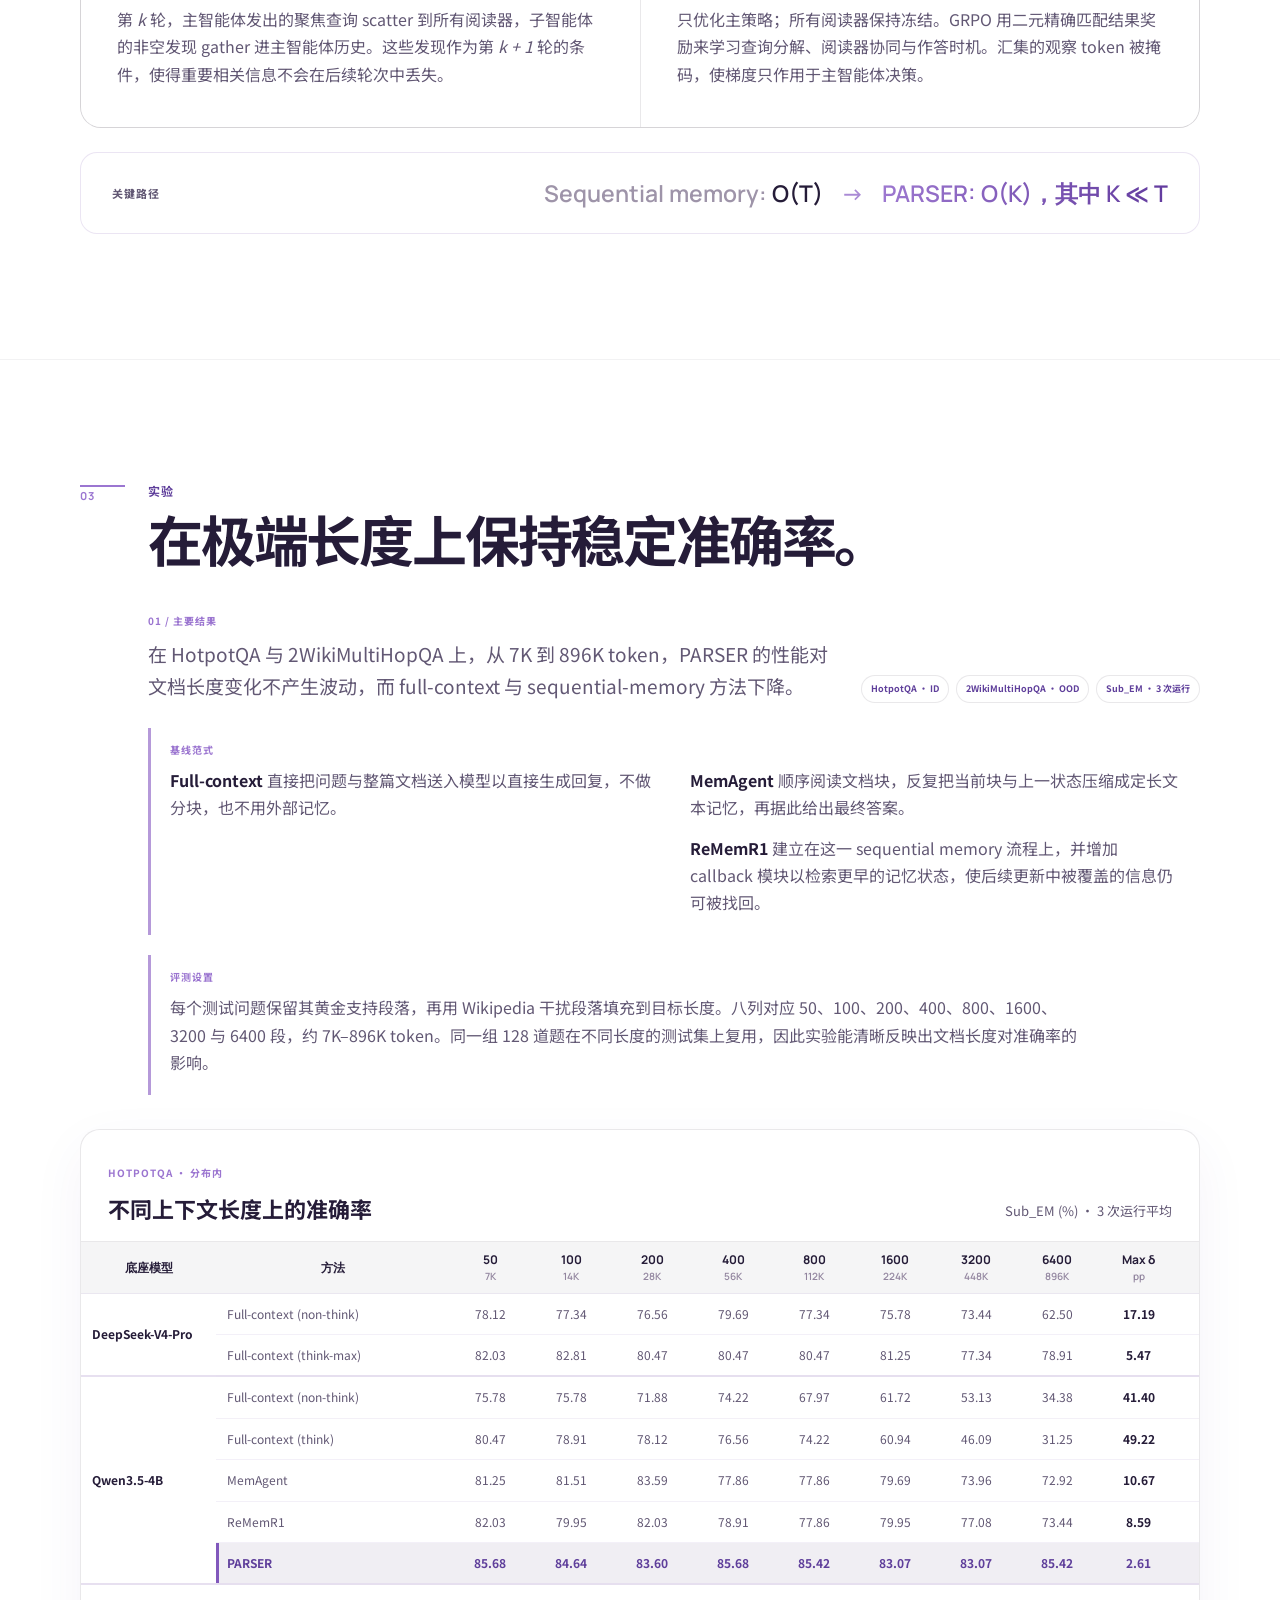
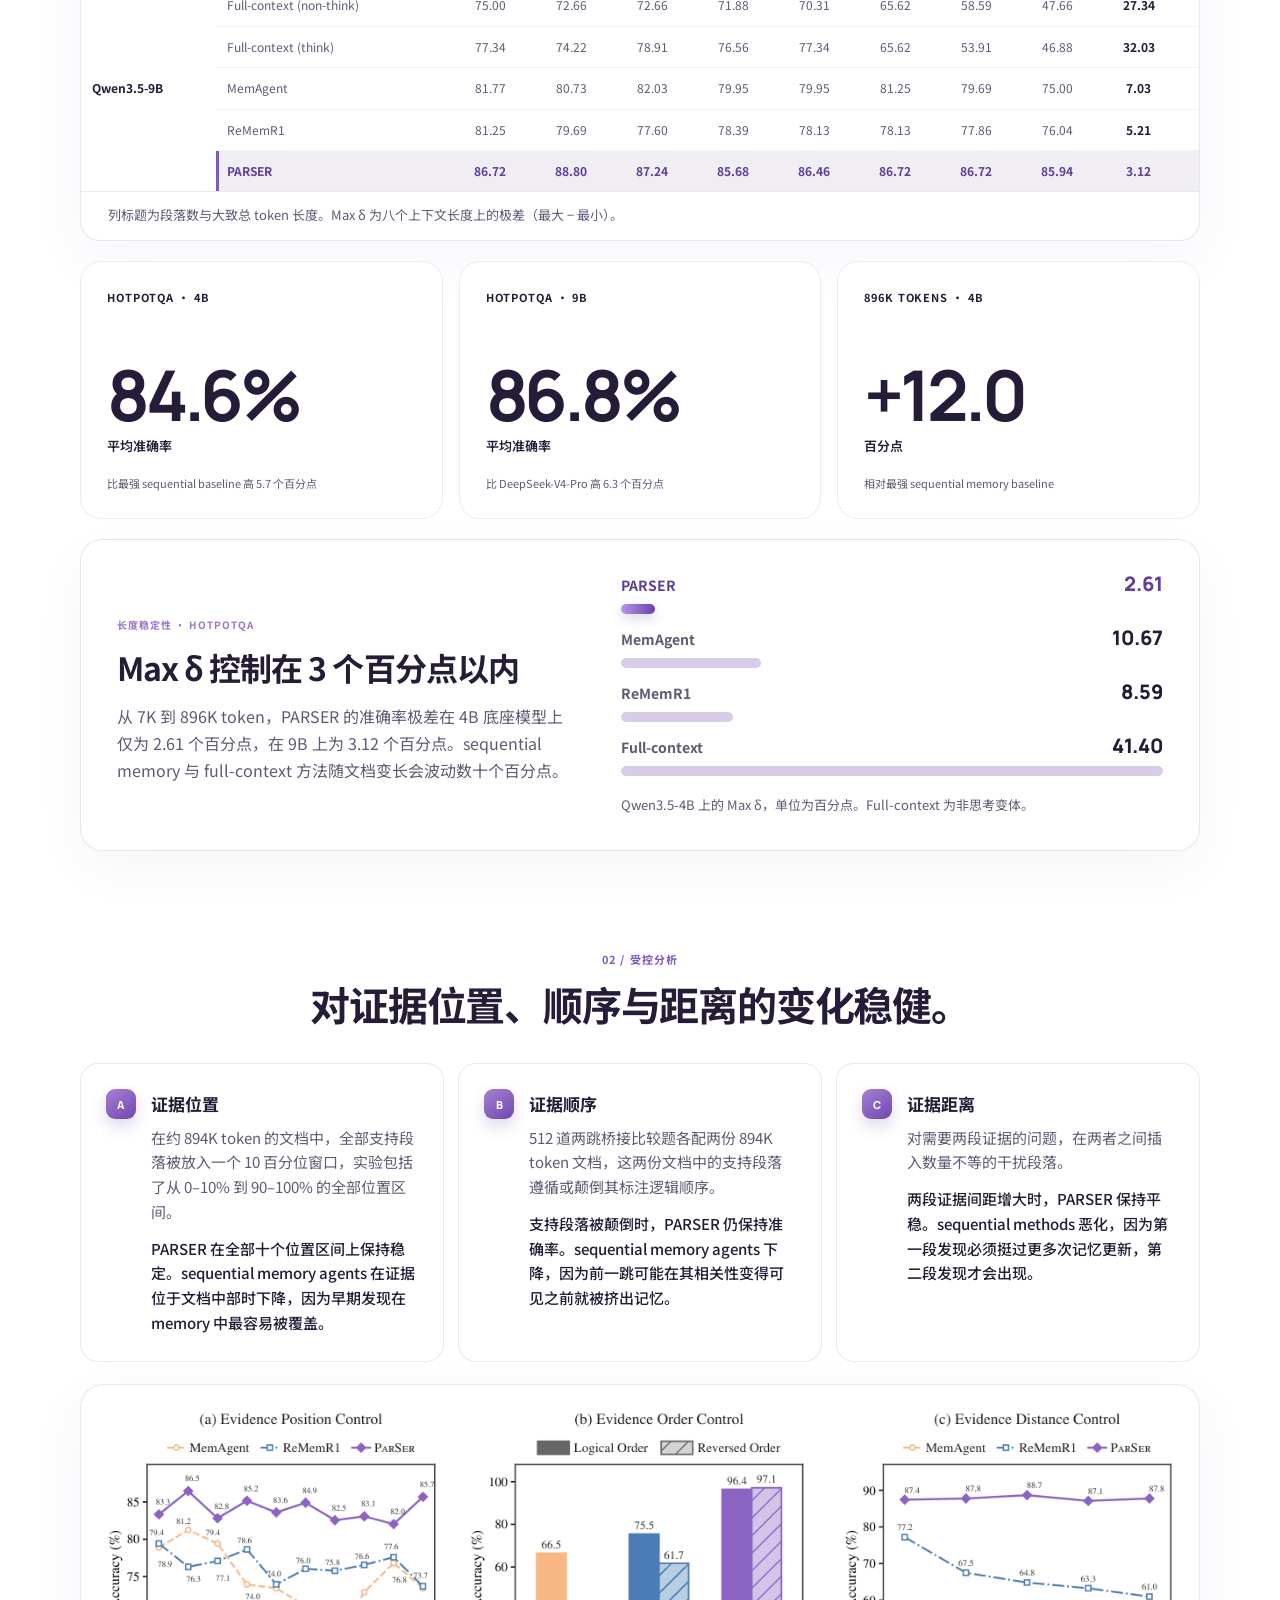
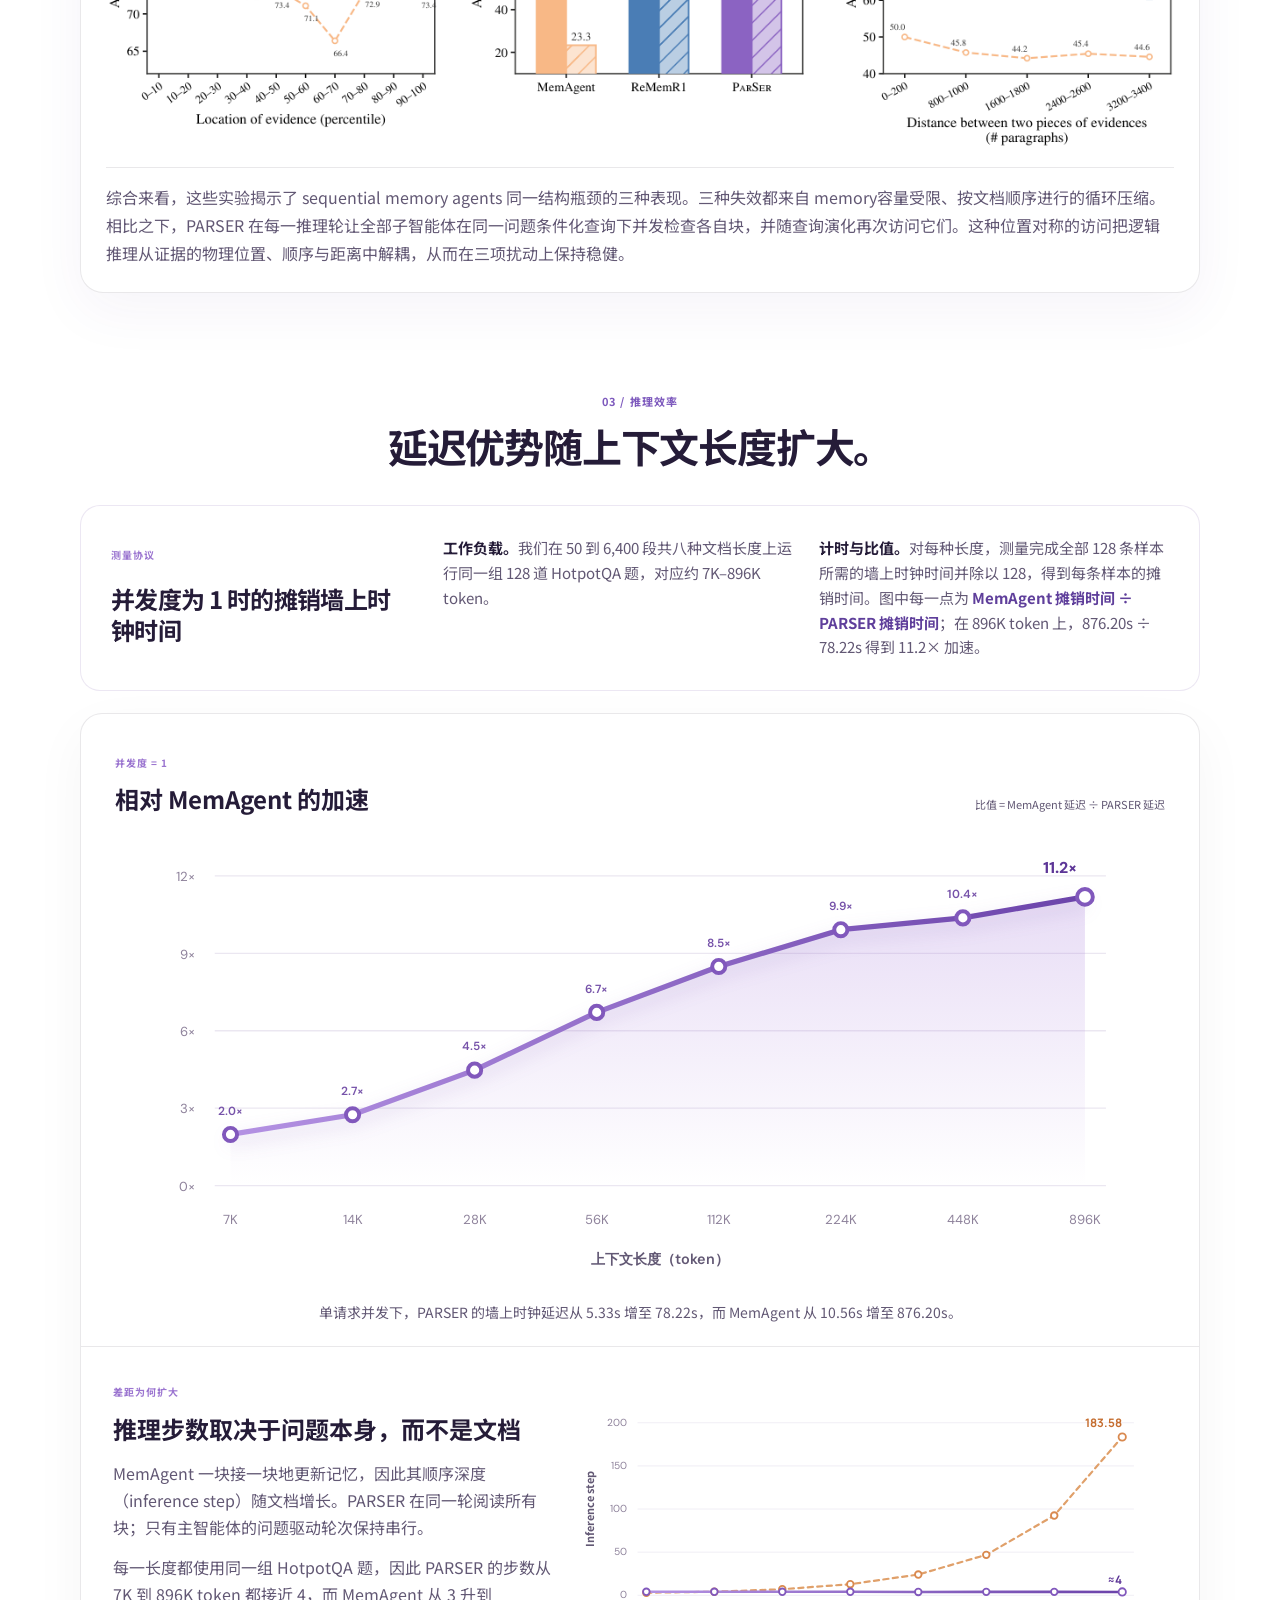
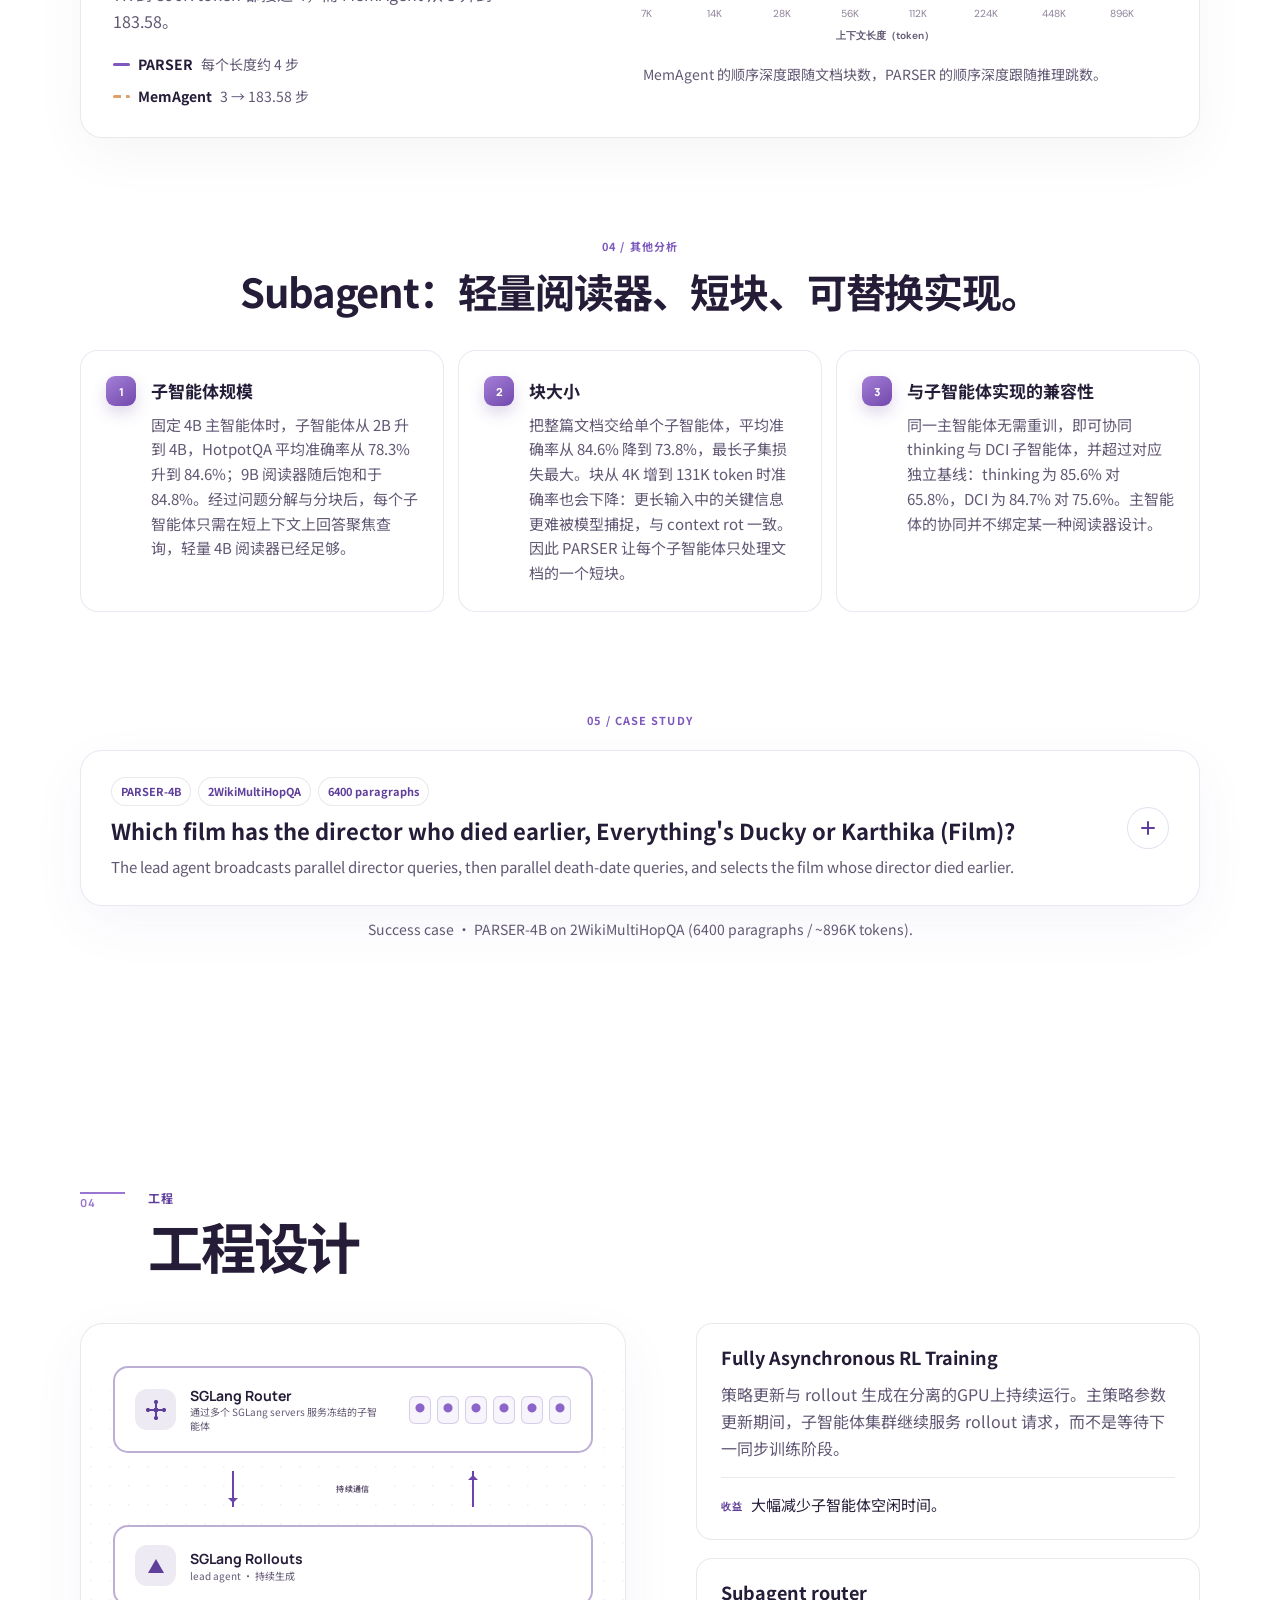
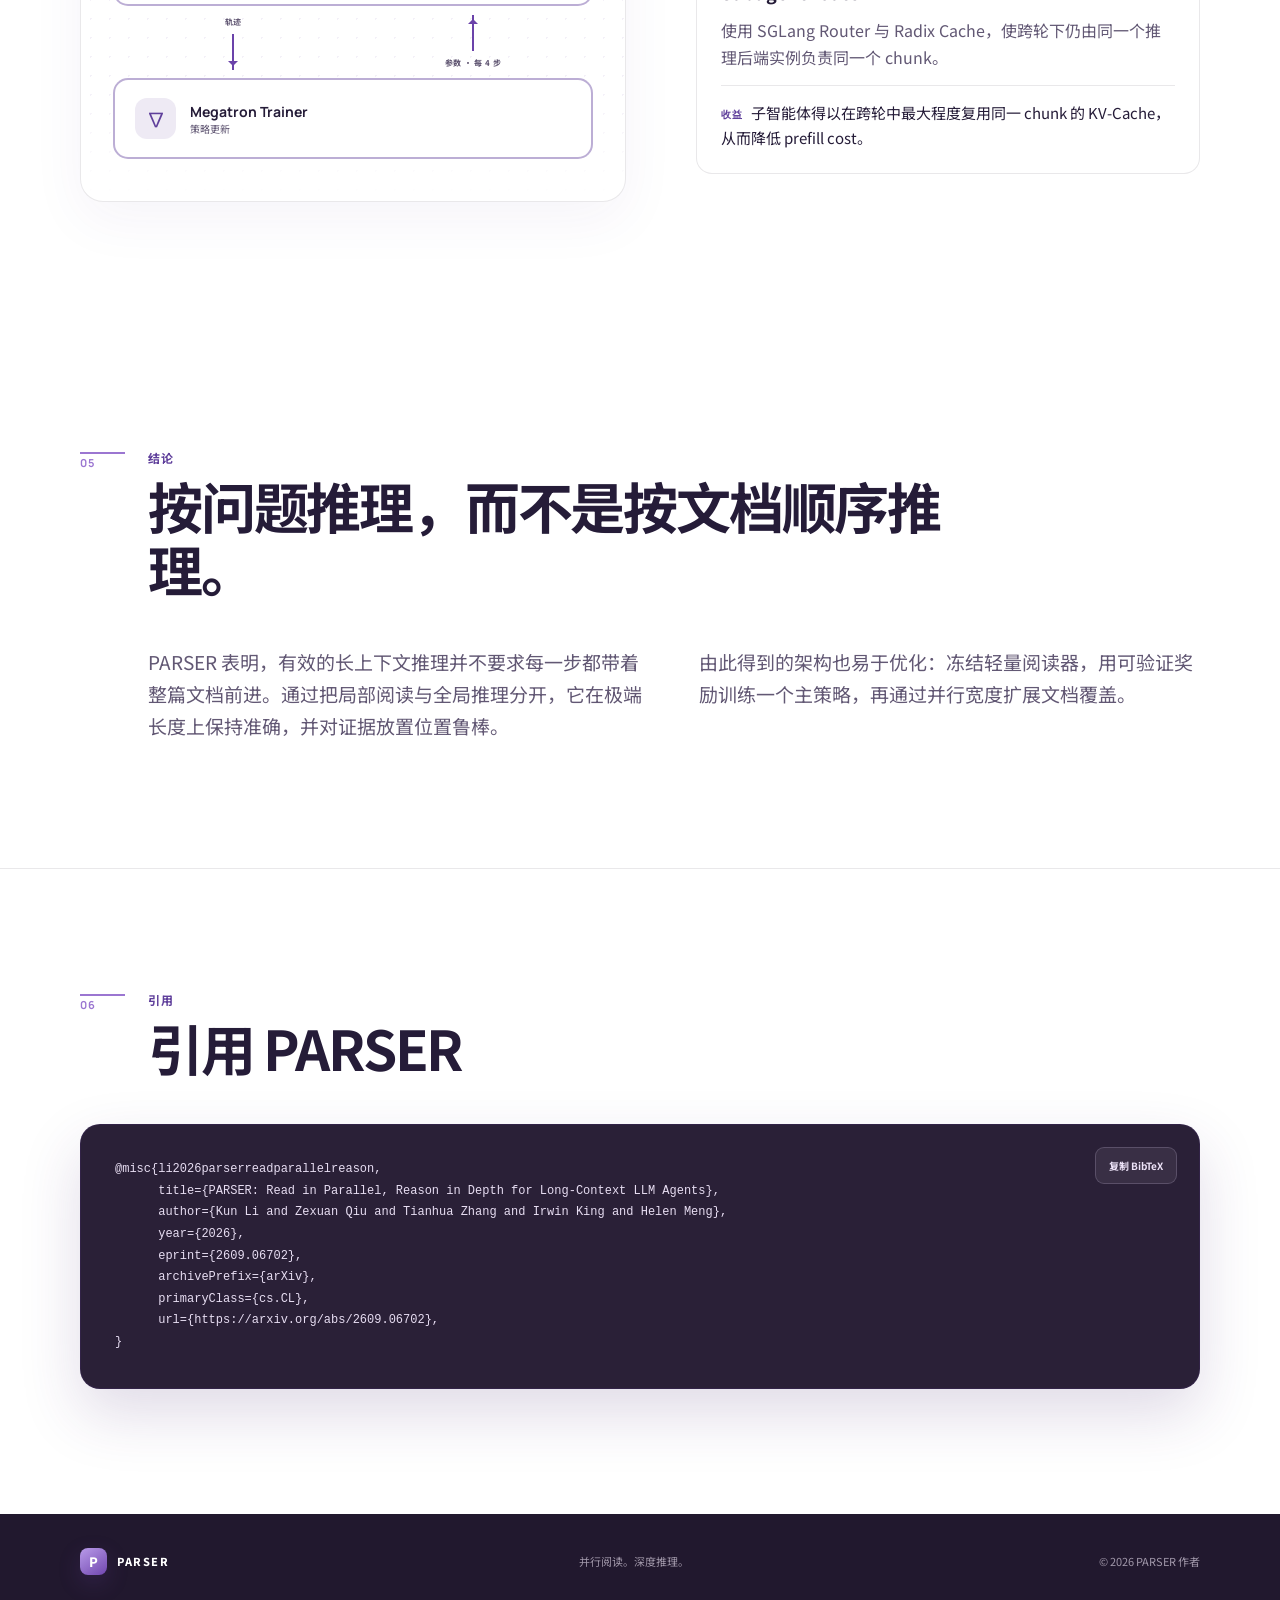
==== commit 34865858: "Update the method figure and correct MemAgent inference-step counts. Co-authored-by: Cursor <cursora" ====
--- a/zh.html
+++ b/zh.html
@@ -605,11 +605,11 @@
                 MemAgent 一块接一块地更新记忆，因此其顺序深度（inference step）随文档增长。PARSER 在同一轮阅读所有块；只有主智能体的问题驱动轮次保持串行。
               </p>
               <p>
-                每一长度都使用同一组 HotpotQA 题，因此 PARSER 的步数从 7K 到 896K token 都接近 4，而 MemAgent 从 3.1 升到 177。
+                每一长度都使用同一组 HotpotQA 题，因此 PARSER 的步数从 7K 到 896K token 都接近 4，而 MemAgent 从 3 升到 183.58。
               </p>
               <div class="step-legend">
                 <span><i class="parser-key"></i><b>PARSER</b> 每个长度约 4 步</span>
-                <span><i class="memagent-step-key"></i><b>MemAgent</b> 3.1 → 177 步</span>
+                <span><i class="memagent-step-key"></i><b>MemAgent</b> 3 → 183.58 步</span>
               </div>
             </div>
             <figure class="step-chart-card">
@@ -621,7 +621,7 @@
               >
                 <title id="step-title">MemAgent 与 PARSER 的推理步数随上下文长度变化</title>
                 <desc id="step-desc">
-                  MemAgent 的步数从 7K token 的 3.1 增至 896K token 的 177。PARSER 在每个长度都接近 4 步。
+                  MemAgent 的步数从 7K token 的 3 增至 896K token 的 183.58。PARSER 在每个长度都接近 4 步。
                 </desc>
                 <defs>
                   <linearGradient id="step-parser-line" x1="0" x2="1">
@@ -646,21 +646,21 @@
                 <text class="axis-title y-axis-title" transform="rotate(-90 16 156)" x="16" y="156">Inference step</text>
                 <path
                   class="step-line memagent"
-                  d="M88 270.4 L181 268.8 L274 265.8 L367 259.1 L460 245.4 L553 218.1 L646 166.6 L739 65.3"
+                  d="M88 270.46 L181 269.13 L274 265.68 L367 258.83 L460 245.57 L553 218.67 L646 164.90 L739 57.38"
                 />
                 <path
                   class="step-line parser"
                   d="M88 269.2 L181 269.2 L274 269.2 L367 269.2 L460 269.4 L553 269.3 L646 269.3 L739 269.4"
                 />
                 <g class="step-points memagent-points">
-                  <circle cx="88" cy="270.4" r="4.5" />
-                  <circle cx="181" cy="268.8" r="4.5" />
-                  <circle cx="274" cy="265.8" r="4.5" />
-                  <circle cx="367" cy="259.1" r="4.5" />
-                  <circle cx="460" cy="245.4" r="4.5" />
-                  <circle cx="553" cy="218.1" r="4.5" />
-                  <circle cx="646" cy="166.6" r="4.5" />
-                  <circle cx="739" cy="65.3" r="5" />
+                  <circle cx="88" cy="270.46" r="4.5" />
+                  <circle cx="181" cy="269.13" r="4.5" />
+                  <circle cx="274" cy="265.68" r="4.5" />
+                  <circle cx="367" cy="258.83" r="4.5" />
+                  <circle cx="460" cy="245.57" r="4.5" />
+                  <circle cx="553" cy="218.67" r="4.5" />
+                  <circle cx="646" cy="164.90" r="4.5" />
+                  <circle cx="739" cy="57.38" r="5" />
                 </g>
                 <g class="step-points parser-points">
                   <circle cx="88" cy="269.2" r="4.5" />
@@ -673,7 +673,7 @@
                   <circle cx="739" cy="269.4" r="5" />
                 </g>
                 <g class="step-values">
-                  <text class="mem-value" x="739" y="52">177</text>
+                  <text class="mem-value" x="739" y="44">183.58</text>
                   <text class="parser-value" x="739" y="258">≈4</text>
                 </g>
                 <g class="speedup-x-labels">
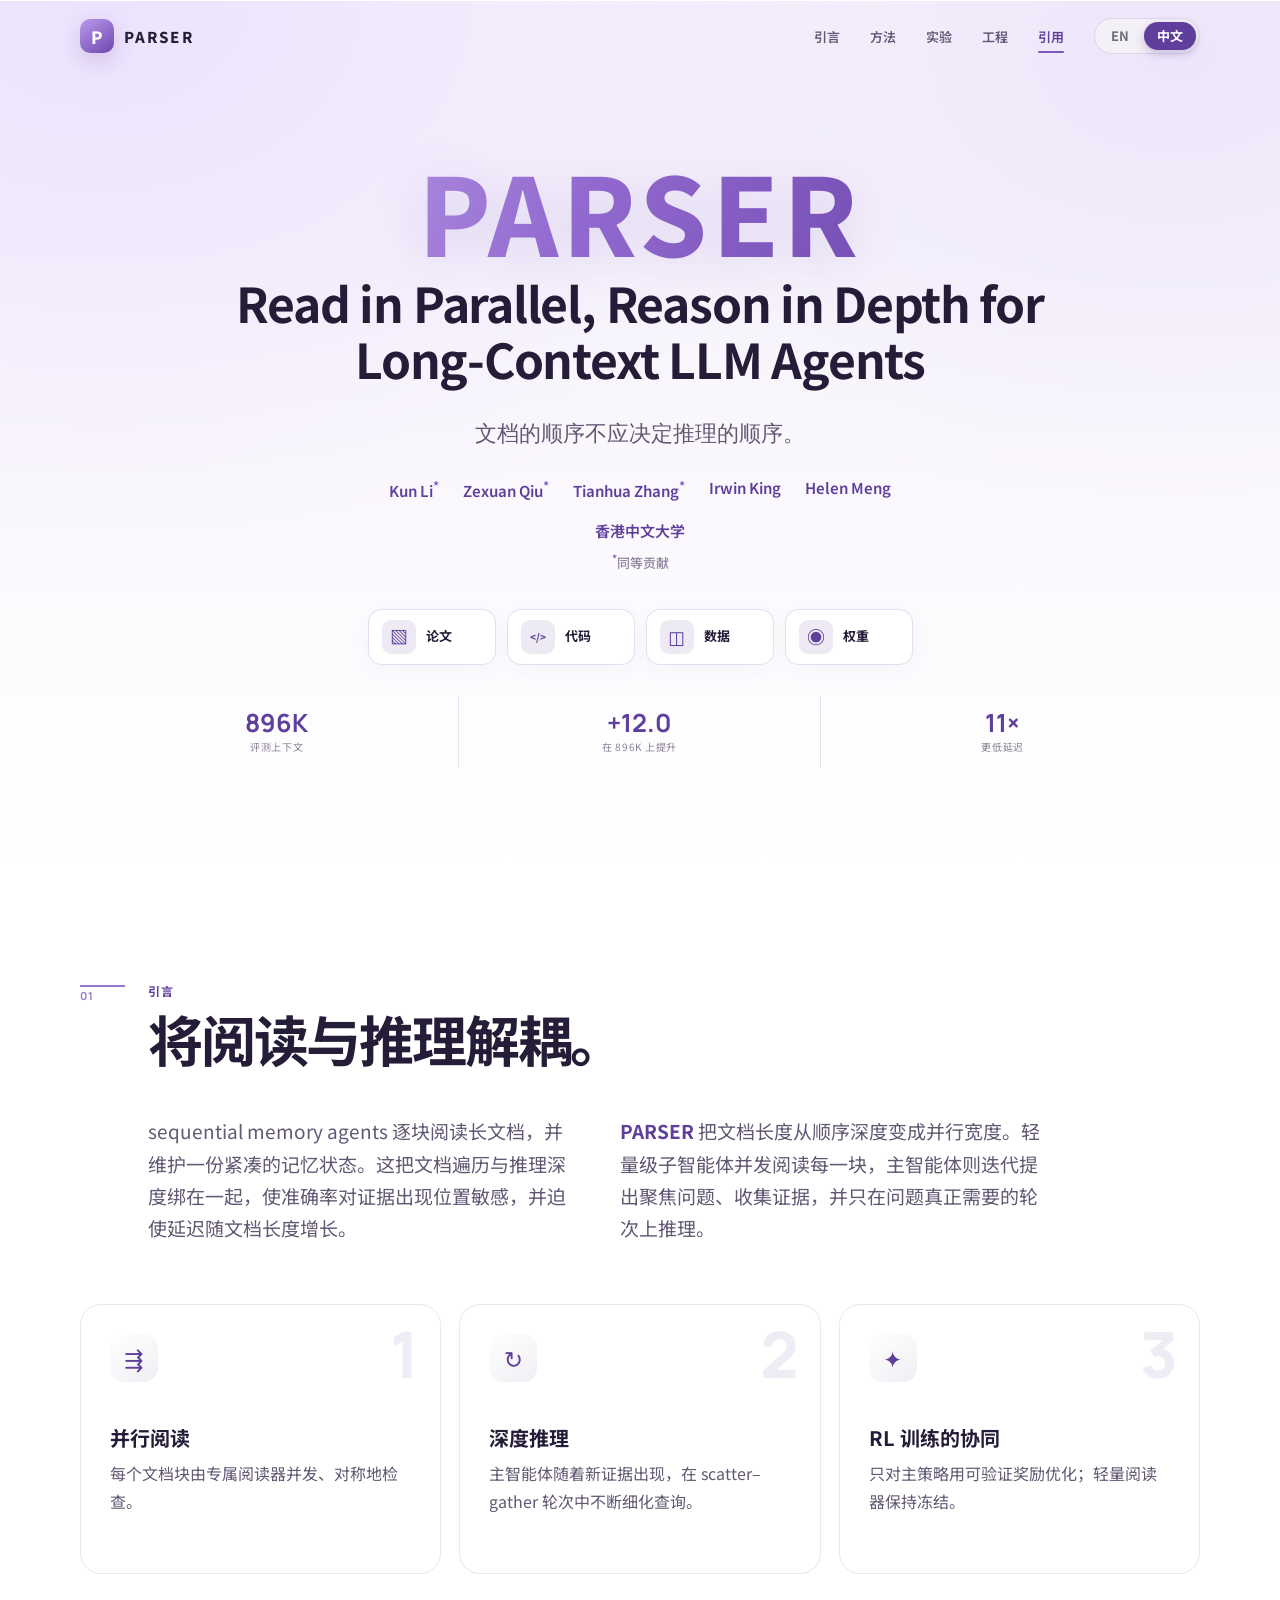
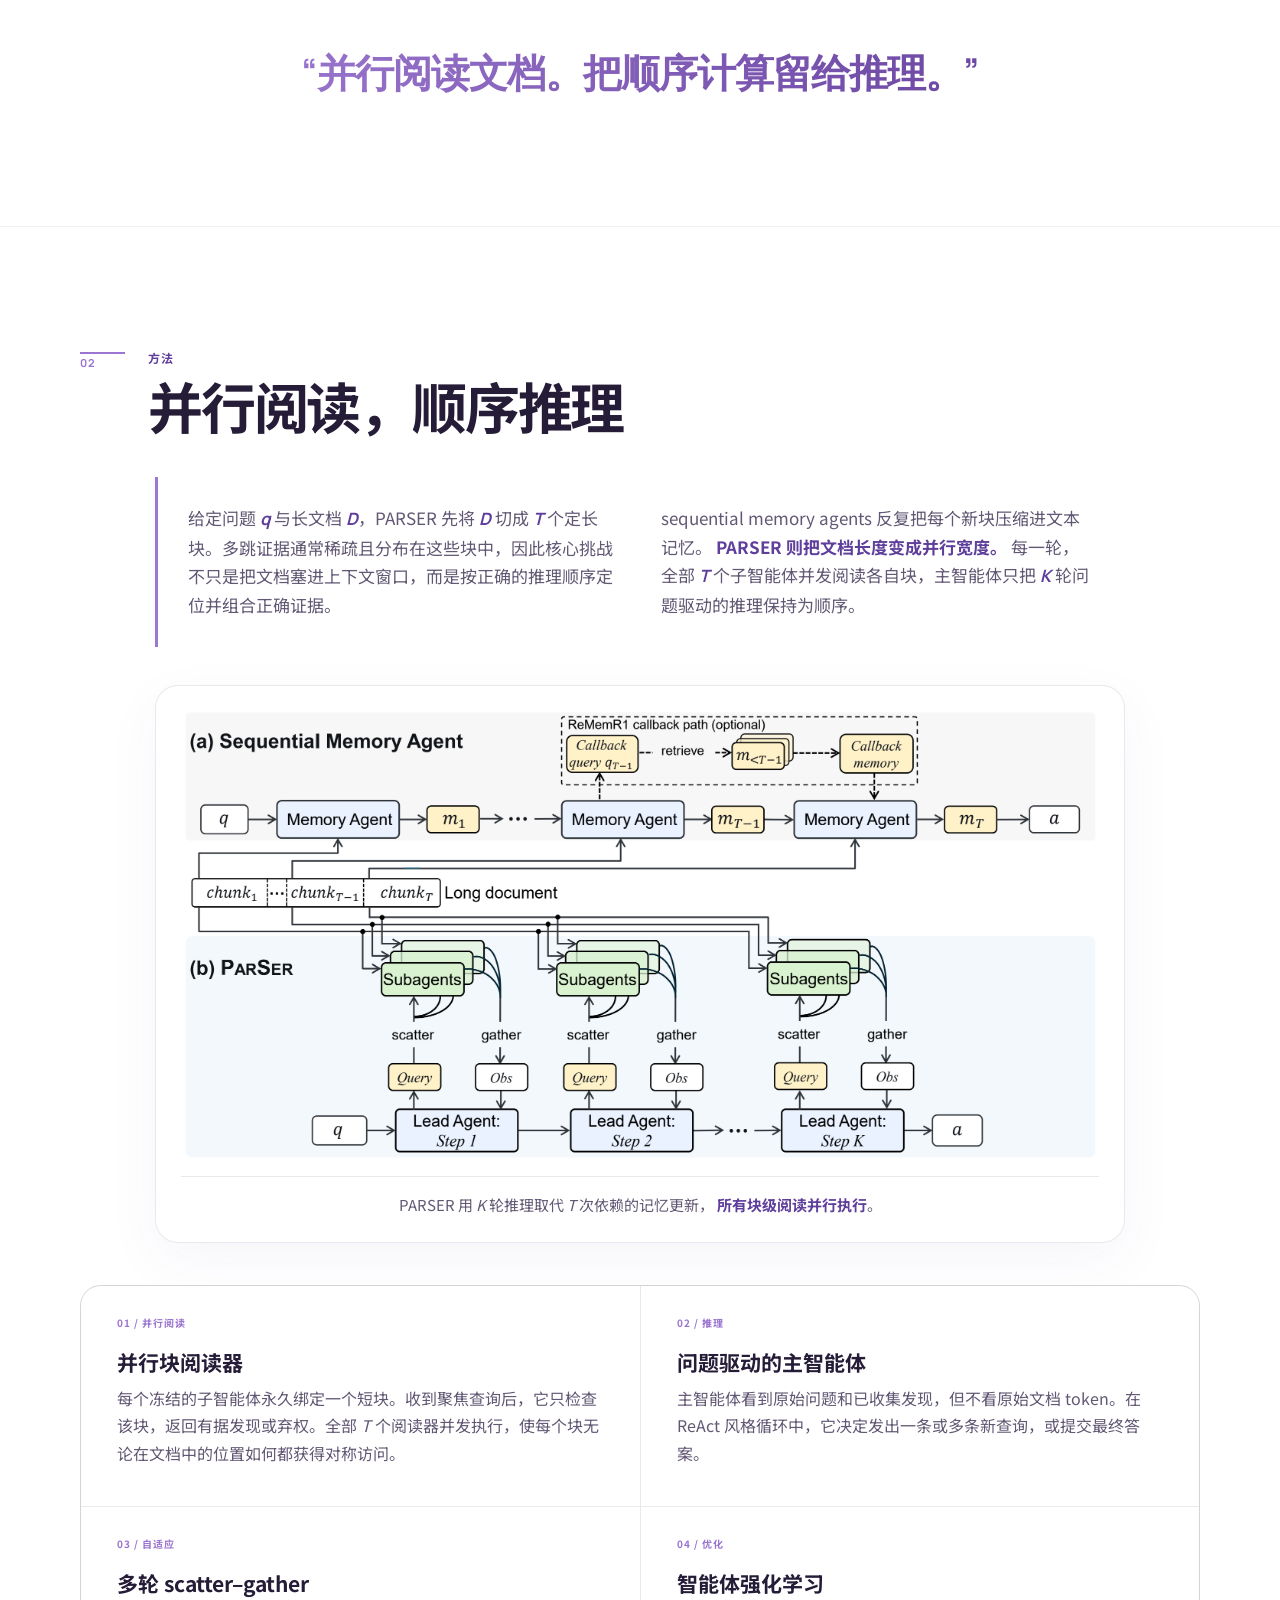
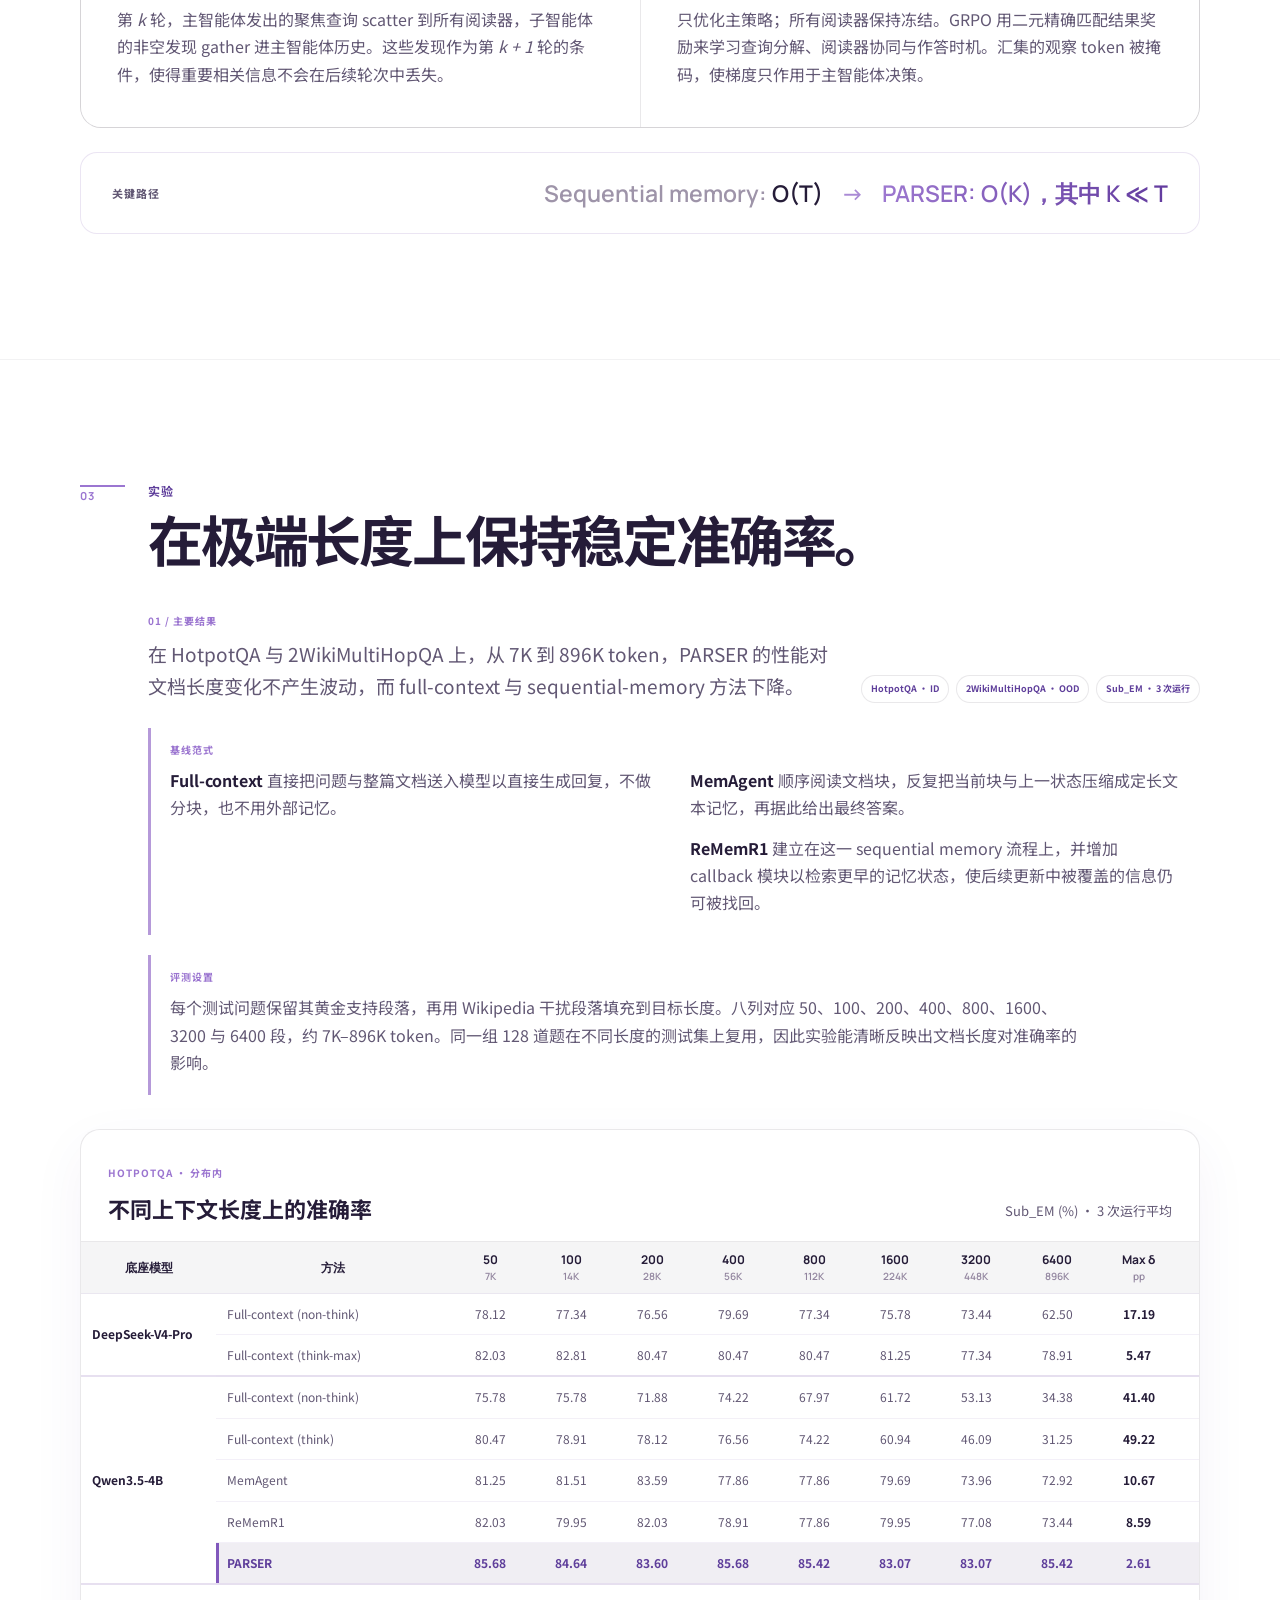
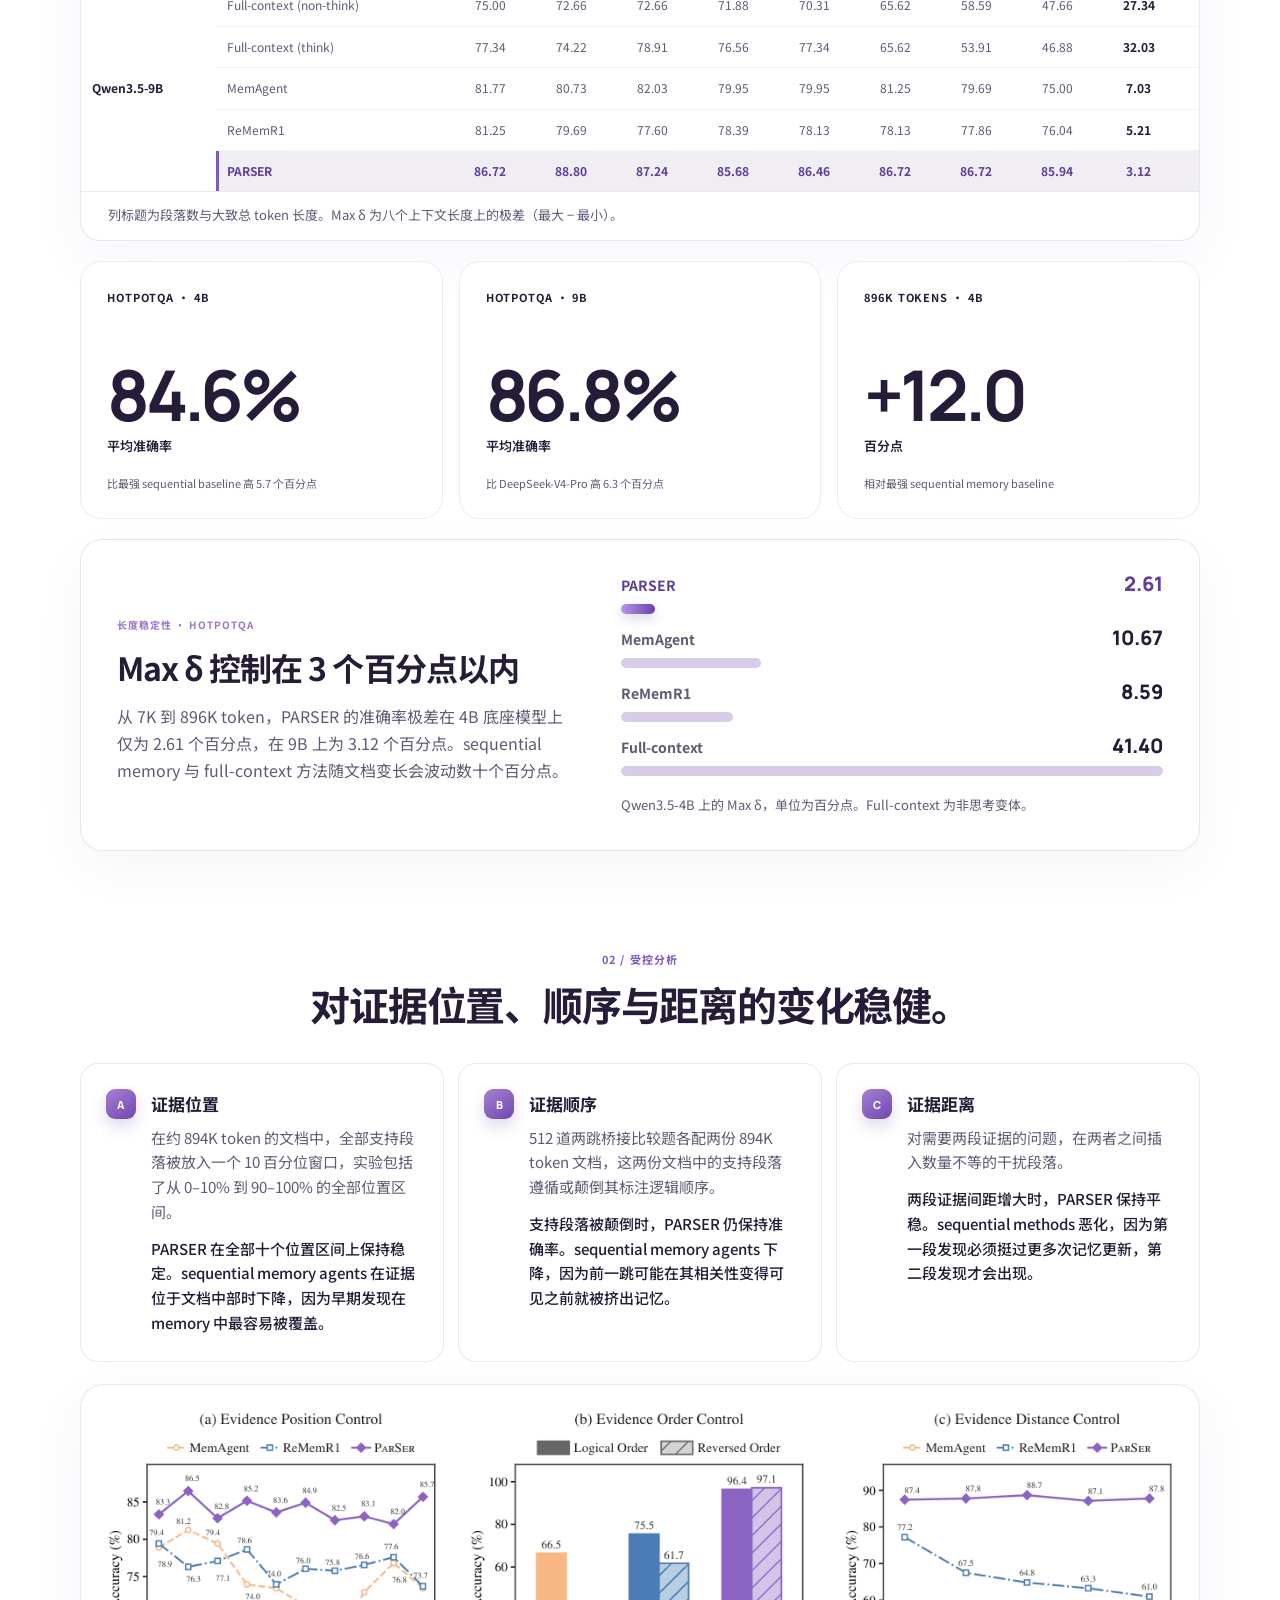
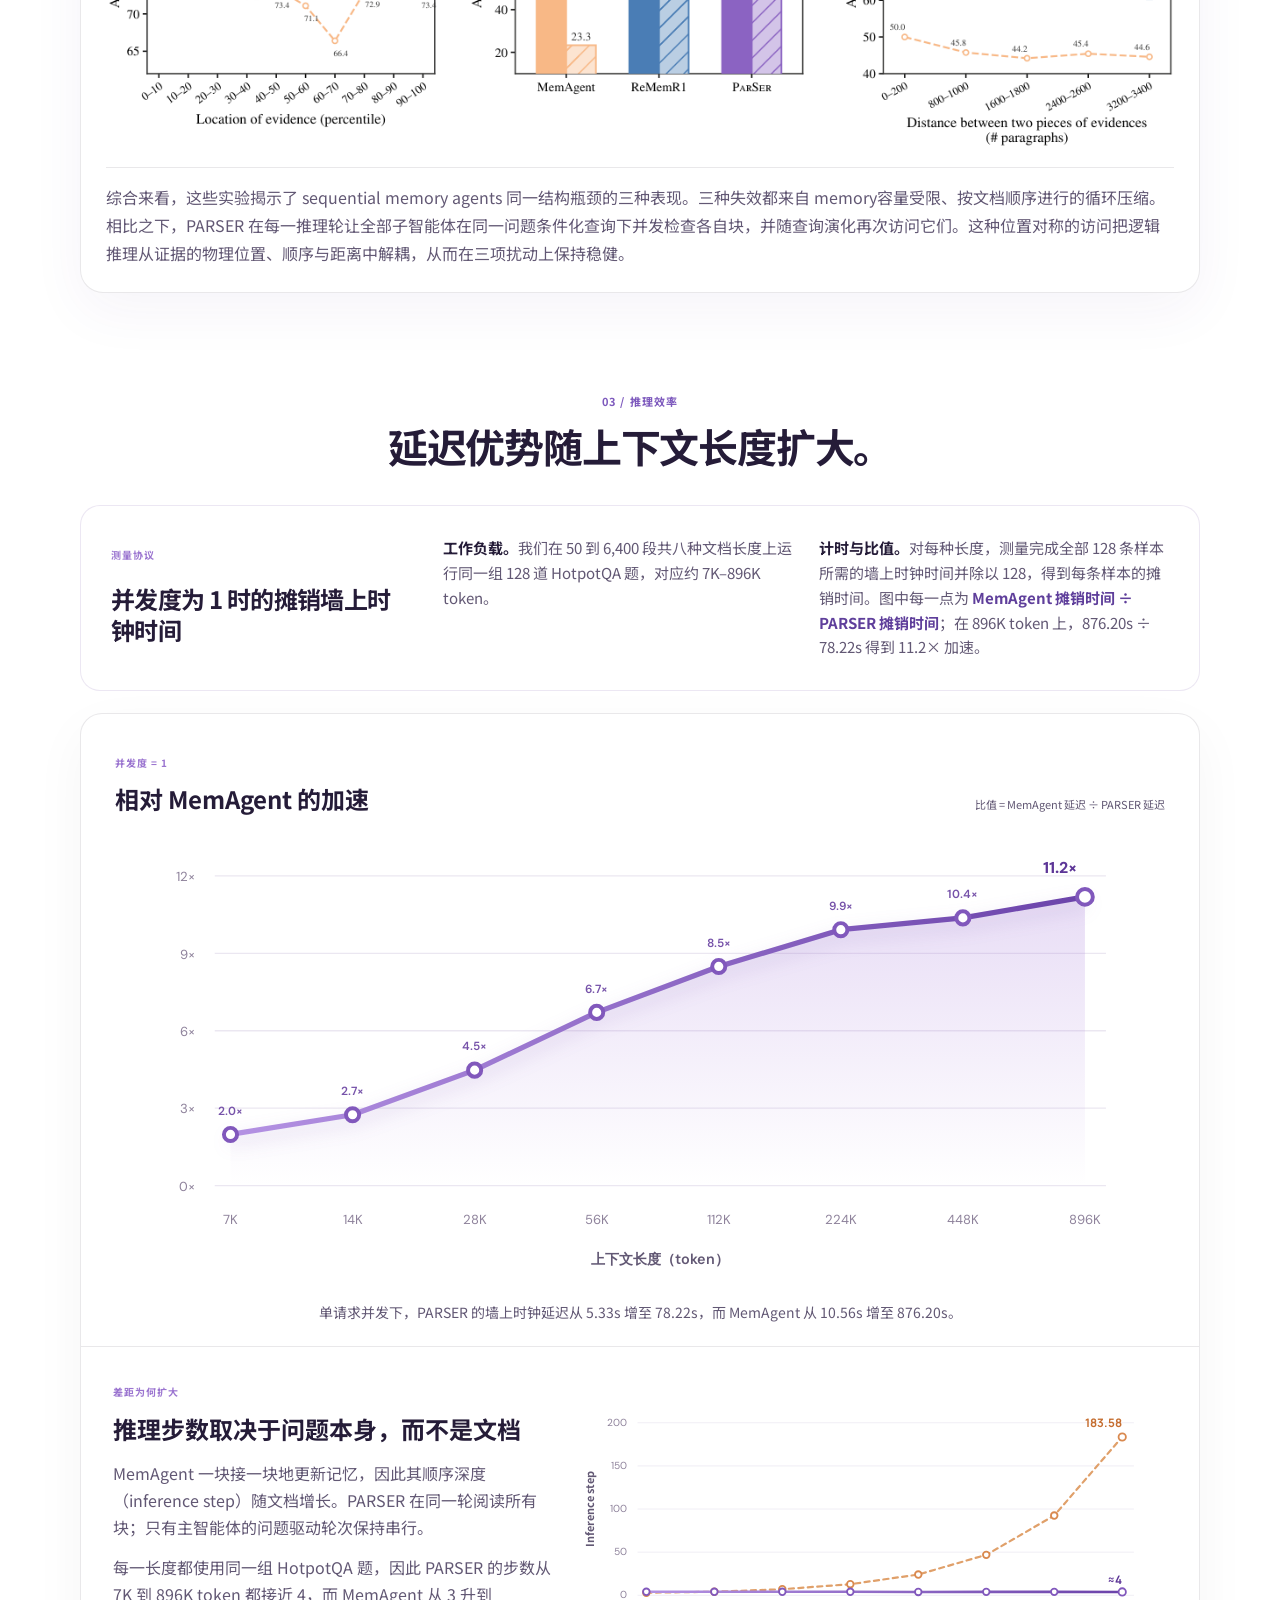
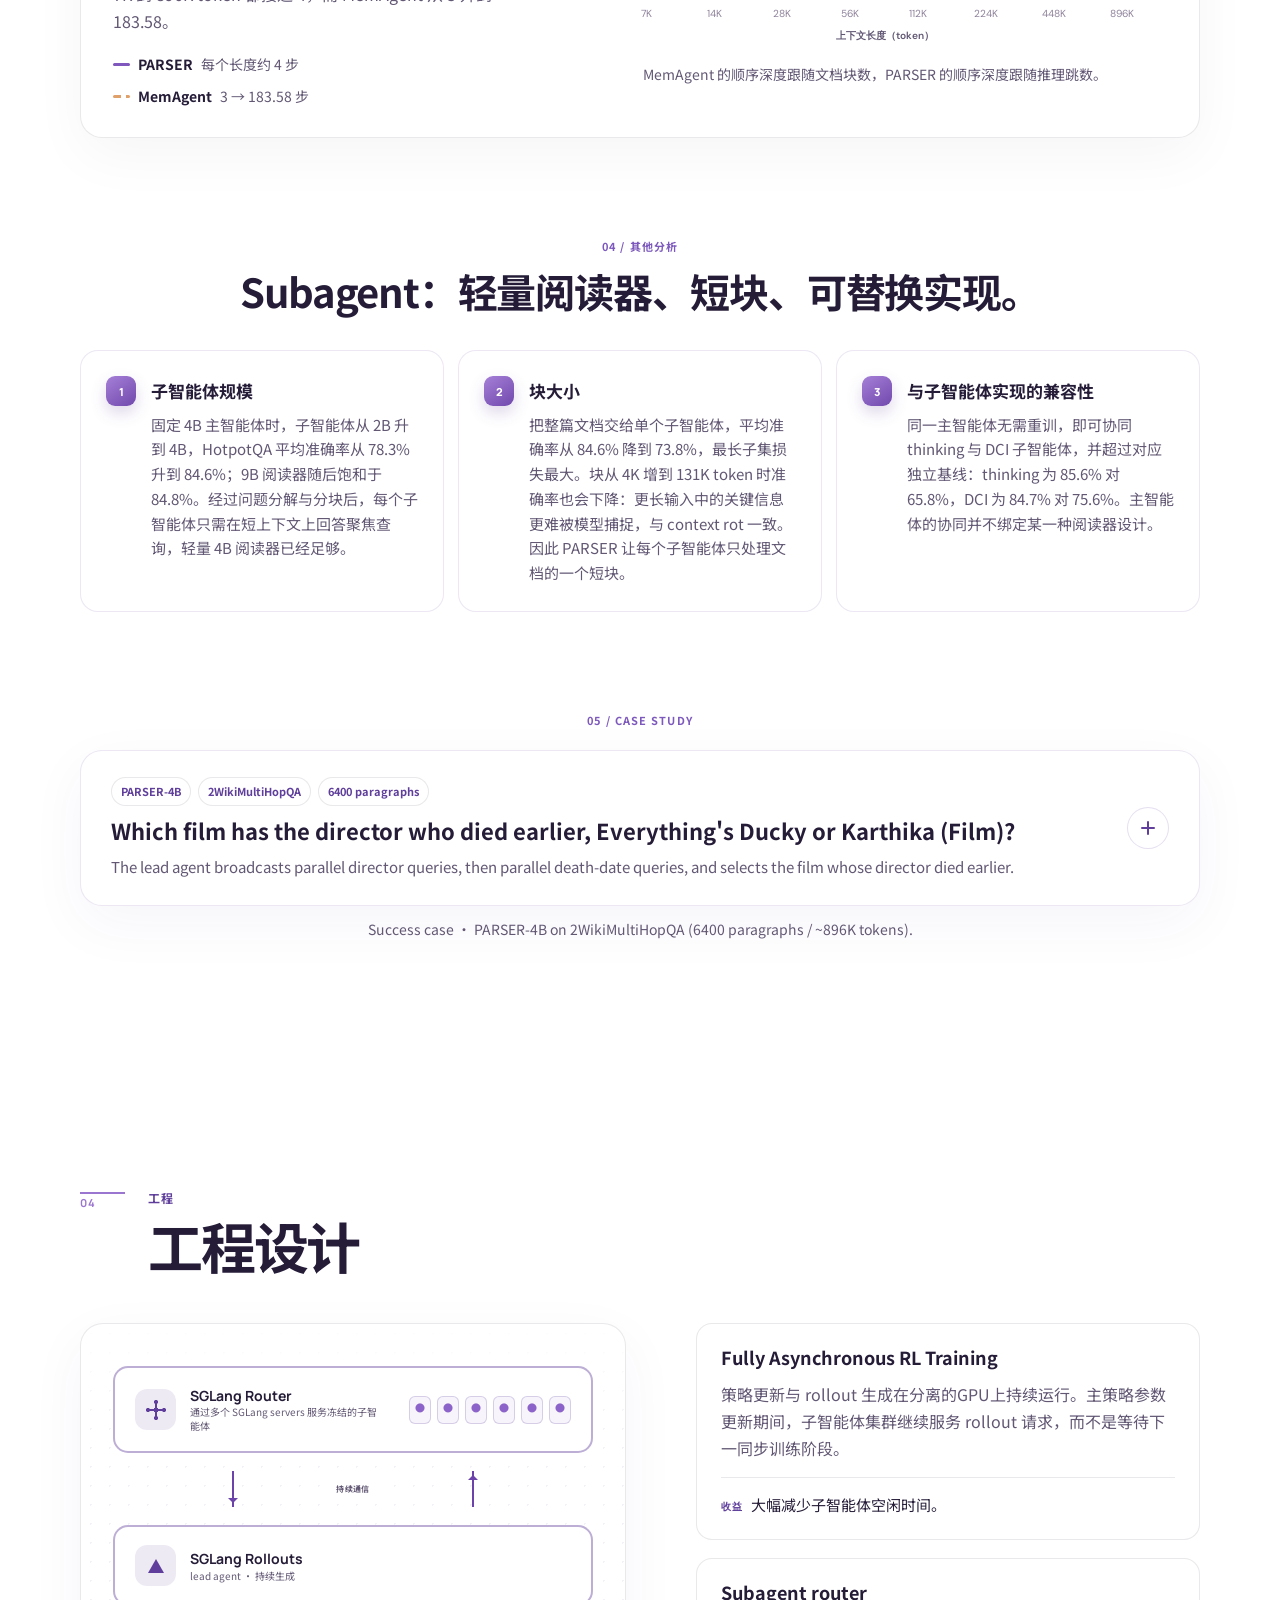
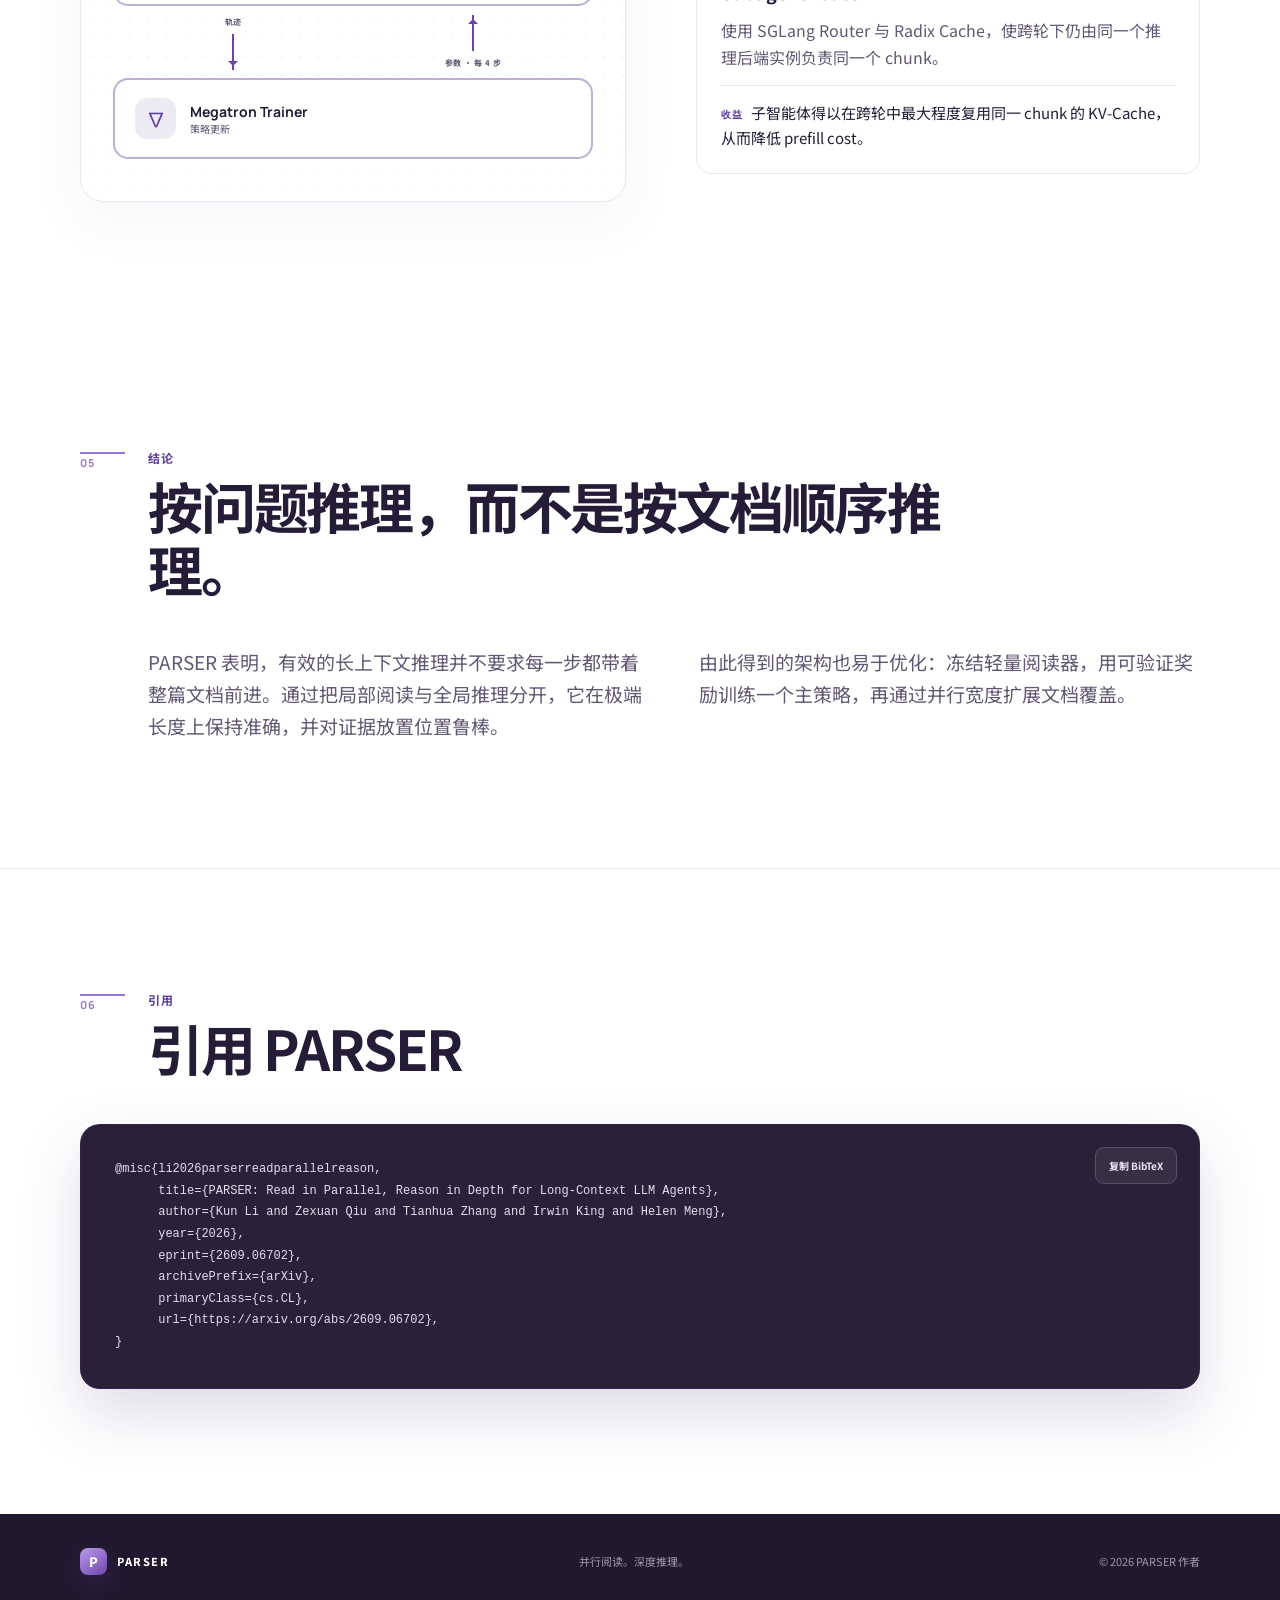
==== commit c12ceb36: "Keep the Introduction section on a solid white background. Co-authored-by: Cursor <cursoragent@curso" ====
--- a/zh.html
+++ b/zh.html
@@ -20,9 +20,6 @@
     <link rel="stylesheet" href="./styles.css" />
   </head>
   <body>
-    <div class="ambient ambient-one" aria-hidden="true"></div>
-    <div class="ambient ambient-two" aria-hidden="true"></div>
-
     <header class="site-header">
       <nav class="nav shell" aria-label="主导航">
         <a class="brand" href="#top" aria-label="PARSER 首页">
@@ -48,6 +45,8 @@
 
     <main id="top">
       <section class="hero">
+        <div class="ambient ambient-one" aria-hidden="true"></div>
+        <div class="ambient ambient-two" aria-hidden="true"></div>
         <div class="shell">
         <h1 class="fade-in delay-1">
           <span class="parser-word">PARSER</span>
@@ -96,7 +95,8 @@
         </div>
       </section>
 
-      <section id="introduction" class="section shell">
+      <section id="introduction" class="section">
+        <div class="shell">
         <div class="section-heading">
           <span class="section-number">01</span>
           <div>
@@ -138,6 +138,7 @@
         <blockquote>
           “并行阅读文档。把顺序计算留给推理。”
         </blockquote>
+        </div>
       </section>
 
       <section id="method" class="section section-tint">
--- a/styles.css
+++ b/styles.css
@@ -226,6 +226,8 @@
 .hero {
   margin-top: -72px;
   padding: 160px 0 92px;
+  position: relative;
+  overflow: hidden;
   text-align: center;
   background:
     radial-gradient(ellipse at 8% 0%, rgba(214, 190, 255, 0.32), transparent 46%),
@@ -657,6 +659,10 @@
 .section {
   padding-block: 125px;
   scroll-margin-top: 70px;
+}
+
+#introduction {
+  background: #fff;
 }
 
 .section-heading {
